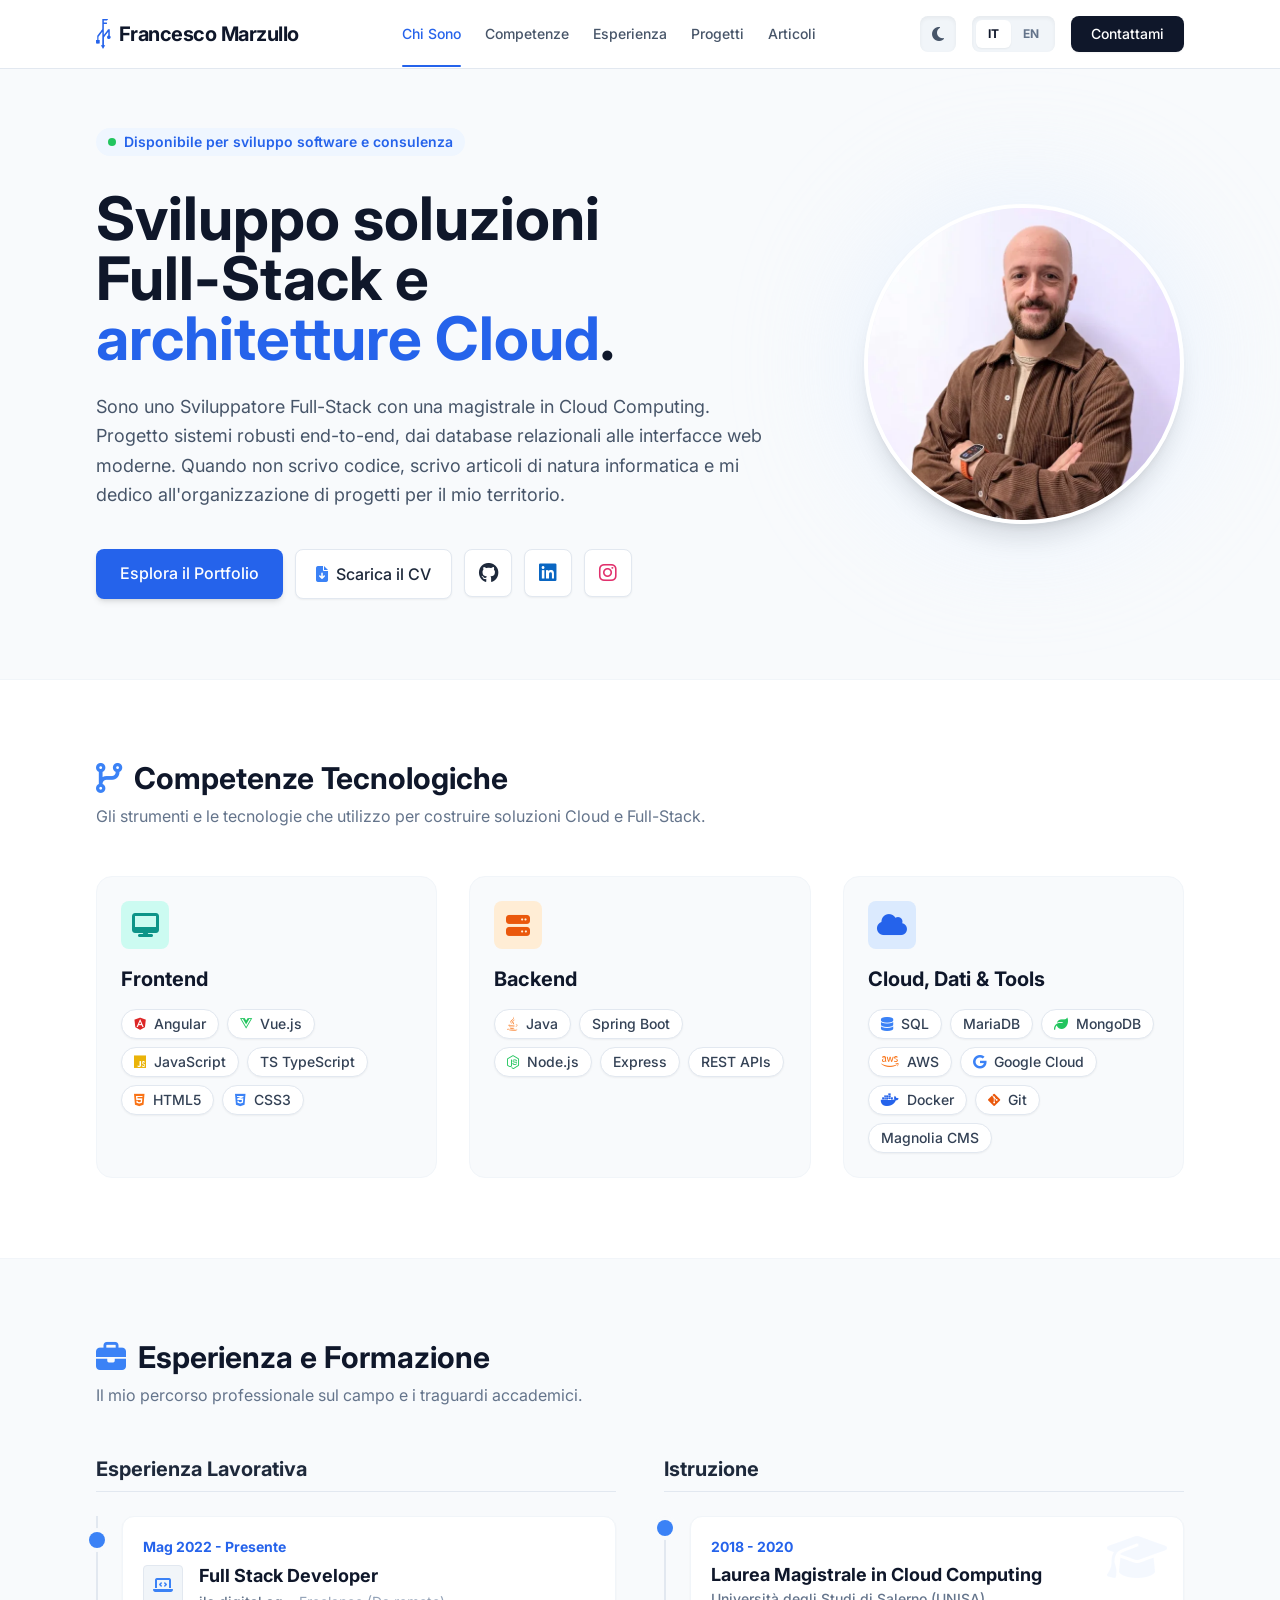
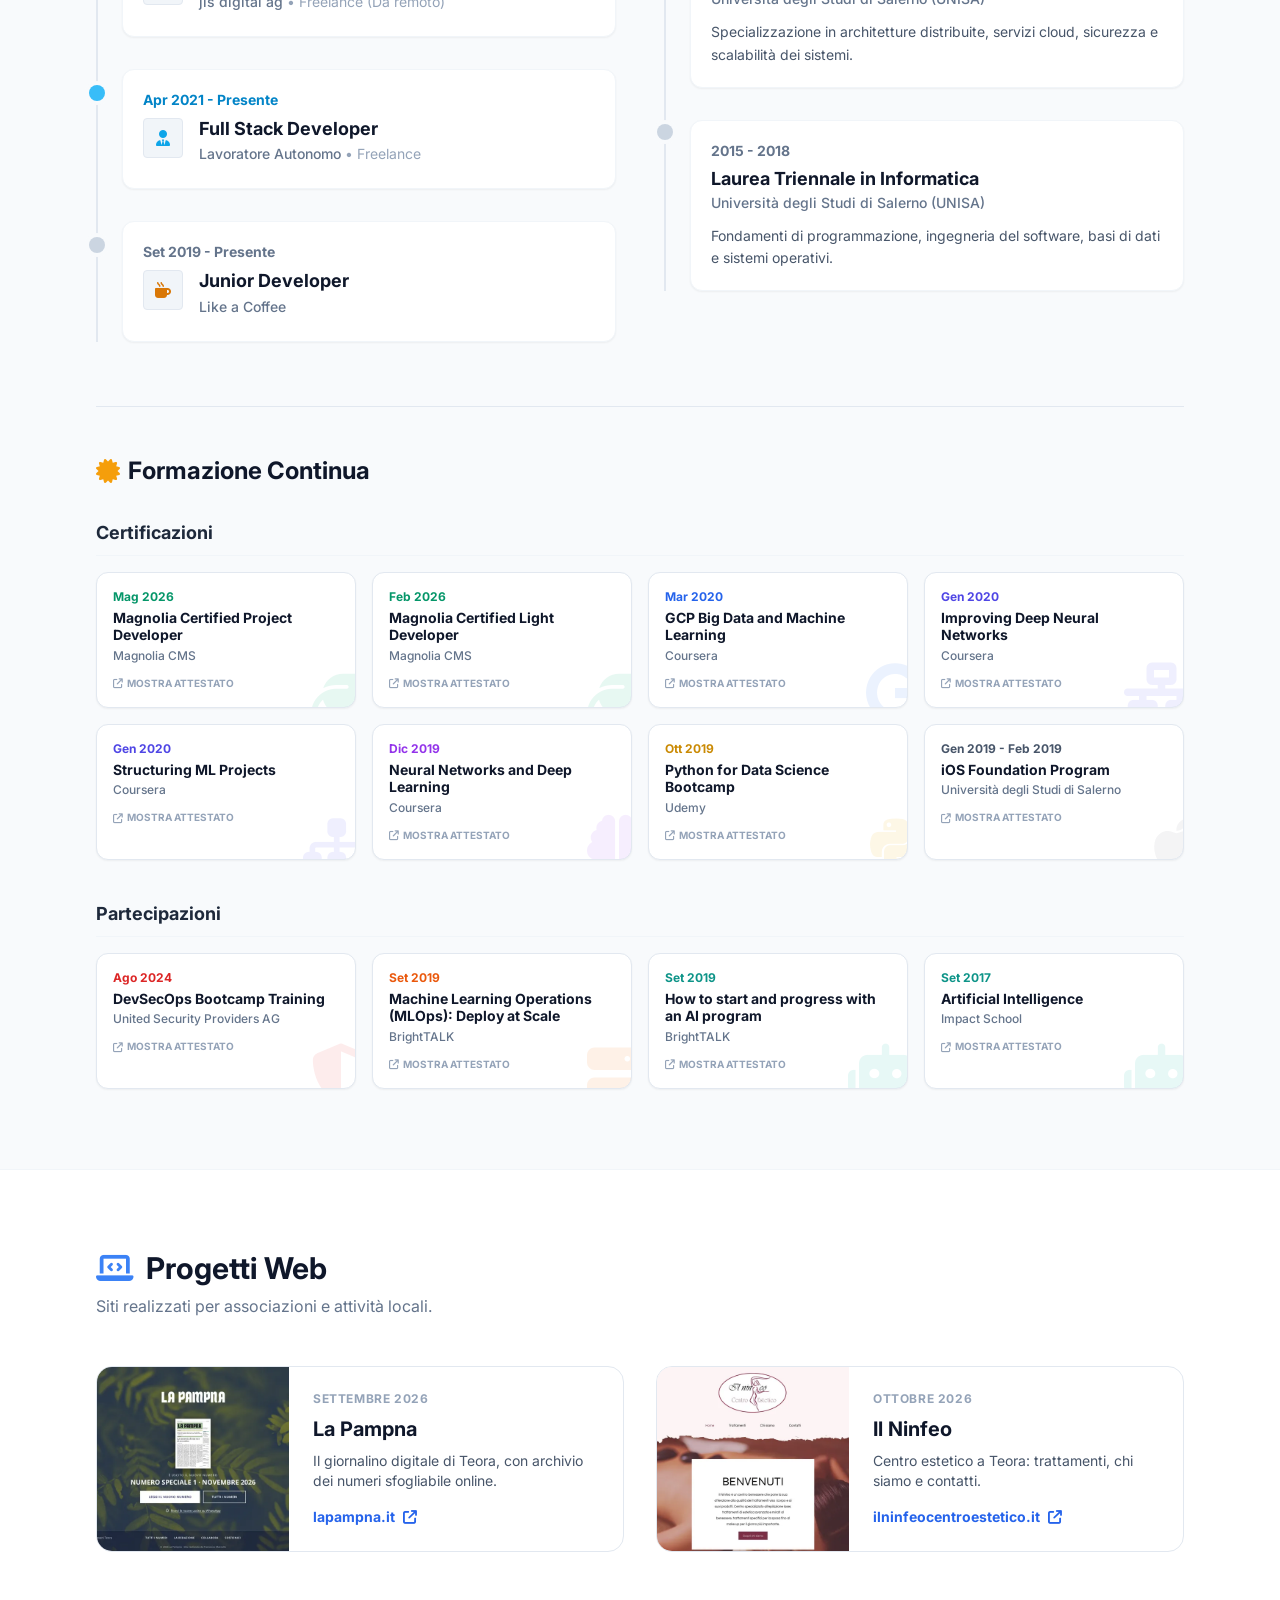
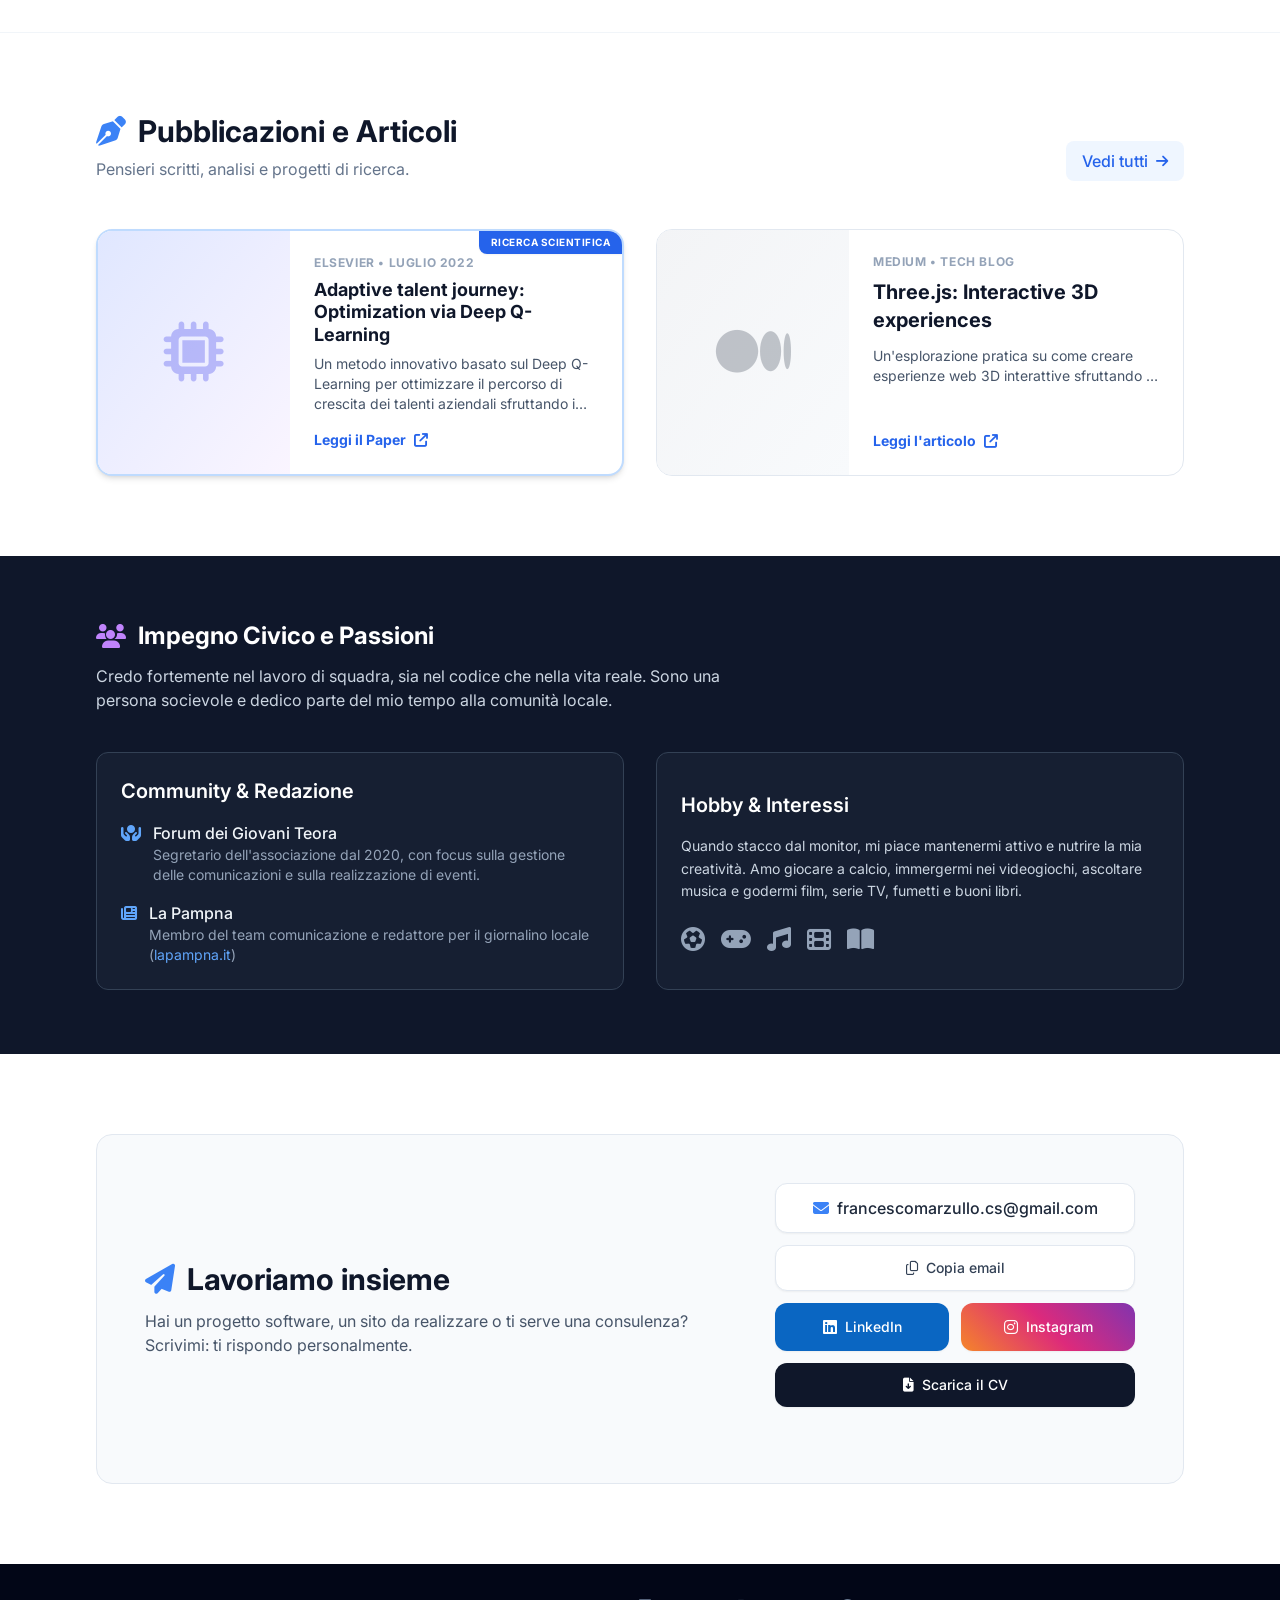
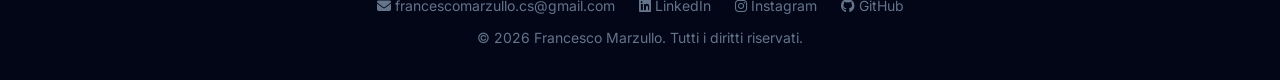
==== index.html @ e0cfc5bc "Link a Instagram, pulsante CV compatto ed etichette più brevi in Formazione continua - Link al profi" ====
<!DOCTYPE html>
<html lang="it" class="scroll-smooth">
<head>
    <meta charset="UTF-8">
    <meta name="viewport" content="width=device-width, initial-scale=1.0">
    <title>Francesco Marzullo | Sviluppatore Full-Stack e Cloud</title>
    <meta name="description" content="Francesco Marzullo, sviluppatore Full-Stack con una magistrale in Cloud Computing. Sviluppo software, siti web e consulenza per aziende, associazioni e attività locali.">
    <link rel="canonical" href="https://francescomarzullo.it/">
    <!-- Anteprima per social e app di messaggistica -->
    <meta property="og:type" content="website">
    <meta property="og:locale" content="it_IT">
    <meta property="og:locale:alternate" content="en_US">
    <meta property="og:site_name" content="Francesco Marzullo">
    <meta property="og:title" content="Francesco Marzullo | Sviluppatore Full-Stack e Cloud">
    <meta property="og:description" content="Francesco Marzullo, sviluppatore Full-Stack con una magistrale in Cloud Computing. Sviluppo software, siti web e consulenza per aziende, associazioni e attività locali.">
    <meta property="og:url" content="https://francescomarzullo.it/">
    <meta property="og:image" content="https://francescomarzullo.it/assets/images/francesco-marzullo-social.jpg">
    <meta property="og:image:alt" content="Francesco Marzullo, Full-Stack Developer e Cloud: sviluppo software e consulenza">
    <meta property="og:image:width" content="1200">
    <meta property="og:image:height" content="630">
    <meta name="twitter:card" content="summary_large_image">
    <!-- Aggiunta Favicon -->
    <link rel="icon" href="./assets/images/favicon.svg" type="image/svg+xml">
    <link rel="icon" href="./assets/images/favicon-32.png" type="image/png" sizes="32x32">
    <link rel="apple-touch-icon" href="./assets/images/apple-touch-icon.png">
    <link rel="stylesheet" href="https://cdnjs.cloudflare.com/ajax/libs/font-awesome/6.5.1/css/all.min.css">
    <!-- Tema: chiaro di default, scuro solo se scelto con l'interruttore (applicato prima del disegno per evitare lampi) -->
    <script>
        (function () {
            var saved = null;
            try { saved = localStorage.getItem('colorTheme'); } catch (e) {}
            if (saved === 'dark') document.documentElement.classList.add('dark');
        })();
    </script>
    <link rel="preconnect" href="https://fonts.googleapis.com">
    <link rel="preconnect" href="https://fonts.gstatic.com" crossorigin>
    <link href="https://fonts.googleapis.com/css2?family=Inter:wght@300;400;500;600;700&display=swap" rel="stylesheet">
    <link rel="stylesheet" href="./assets/css/style.css?v=8">

</head>
<body class="text-slate-800 antialiased bg-slate-50 dark:bg-slate-950 dark:text-slate-100">

    <!-- Navbar Fissa -->
    <nav class="fixed w-full bg-white/90 backdrop-blur-md z-50 border-b border-slate-200 top-0 dark:bg-slate-950/90 dark:border-slate-800">
        <div class="max-w-6xl mx-auto px-4 sm:px-8 py-4 flex justify-between items-center">
            <a href="#" class="text-xl font-bold tracking-tight text-slate-900 hover:text-primary-600 transition-colors dark:text-white dark:hover:text-primary-400">
                <svg class="text-primary-600 mr-2 dark:text-primary-400" style="display:inline-block;height:1.5em;width:auto;vertical-align:-0.38em" viewBox="863 158 1397 2846" fill="currentColor" aria-hidden="true" focusable="false"><path d="M1533.5,2997.0C1534.9,2994.8 1536.0,2992.9 1536.0,2992.6C1536.0,2992.4 1538.8,2987.4 1542.3,2981.4C1556.5,2956.9 1577.9,2920.2 1580.7,2915.5C1582.3,2912.8 1583.9,2909.8 1584.3,2909.0C1584.7,2908.2 1585.4,2906.8 1585.9,2906.0C1586.5,2905.2 1592.8,2894.2 1600.1,2881.5C1607.4,2868.8 1616.8,2852.7 1621.0,2845.5C1625.2,2838.3 1631.3,2827.8 1634.5,2822.0C1637.7,2816.2 1642.9,2807.2 1646.0,2802.0C1649.1,2796.8 1653.3,2789.5 1655.3,2785.9C1657.2,2782.3 1662.6,2773.0 1667.1,2765.4C1671.6,2757.8 1676.7,2749.0 1678.4,2745.8C1682.0,2739.3 1689.7,2726.1 1695.0,2717.5C1697.0,2714.2 1700.6,2707.9 1703.0,2703.5C1708.1,2693.9 1723.4,2667.6 1726.2,2663.7C1727.2,2662.2 1728.0,2659.9 1727.8,2658.7L1727.5,2656.5L1674.4,2656.2C1631.2,2656.0 1621.0,2655.7 1620.1,2654.6C1619.3,2653.6 1619.1,2553.0 1619.2,2275.4L1619.5,1897.4L1632.7,1880.0C1639.9,1870.4 1649.5,1857.8 1654.0,1852.0C1664.8,1838.0 1668.0,1833.9 1680.2,1817.9C1697.2,1795.6 1705.1,1785.2 1712.0,1776.4C1715.6,1771.8 1720.8,1765.0 1723.5,1761.3C1726.2,1757.5 1731.7,1750.5 1735.6,1745.5C1739.4,1740.5 1746.9,1730.9 1752.1,1724.1C1757.3,1717.3 1763.1,1709.6 1765.1,1707.1C1767.0,1704.6 1771.5,1698.7 1775.1,1694.0C1778.7,1689.3 1784.5,1681.7 1788.1,1677.1C1791.6,1672.5 1797.7,1664.6 1801.5,1659.5C1815.2,1641.5 1824.5,1629.3 1836.0,1614.5C1842.3,1606.2 1848.2,1598.5 1849.0,1597.4C1849.8,1596.2 1853.4,1591.5 1857.0,1587.0C1860.6,1582.4 1866.7,1574.5 1870.5,1569.4C1876.5,1561.4 1883.0,1552.9 1906.4,1522.6C1908.6,1519.8 1913.7,1513.0 1917.9,1507.5C1922.0,1502.0 1927.9,1494.3 1931.0,1490.5C1934.1,1486.7 1937.3,1482.4 1938.2,1481.0C1939.2,1479.6 1943.8,1473.5 1948.5,1467.5C1953.2,1461.5 1963.5,1448.0 1971.5,1437.5C1979.4,1427.0 1989.8,1413.5 1994.5,1407.5C1999.2,1401.5 2006.9,1391.4 2011.6,1385.1C2021.6,1371.9 2023.4,1370.0 2025.6,1370.0C2027.0,1370.0 2027.1,1374.8 2026.6,1417.8C2026.3,1444.0 2025.8,1522.4 2025.5,1592.0C2025.2,1661.6 2024.8,1719.4 2024.5,1720.6C2024.2,1721.9 2022.0,1723.5 2017.8,1725.4C1965.6,1748.5 1930.5,1787.5 1915.6,1839.0C1910.8,1855.8 1910.5,1858.6 1910.5,1885.5C1910.5,1908.3 1910.8,1912.7 1912.7,1921.0C1917.4,1942.2 1923.1,1956.8 1933.3,1974.0C1949.9,2001.9 1970.6,2021.9 1999.5,2038.2C2021.2,2050.4 2043.9,2057.2 2069.5,2059.0C2082.5,2059.9 2103.9,2059.0 2113.0,2057.1C2115.5,2056.6 2120.0,2055.7 2123.0,2055.1C2131.9,2053.3 2145.8,2048.2 2158.0,2042.3C2176.2,2033.5 2188.4,2025.0 2202.7,2011.4C2217.1,1997.5 2224.0,1988.5 2234.7,1970.0C2251.3,1941.2 2259.0,1903.3 2255.4,1868.7C2254.1,1856.2 2252.5,1848.8 2247.5,1831.0C2244.3,1819.8 2236.9,1805.0 2226.5,1789.0C2216.6,1773.8 2191.9,1749.4 2178.5,1741.6C2176.8,1740.6 2174.7,1738.8 2173.7,1737.5C2172.1,1735.2 2172.0,1719.2 2171.7,1432.1L2171.5,1129.1L2169.4,1126.3C2165.3,1120.7 2166.8,1120.9 2102.7,1121.0C2037.6,1121.1 2037.4,1121.1 2027.3,1127.2C2020.1,1131.6 2013.9,1137.7 2006.0,1148.4C2002.4,1153.2 1997.4,1159.9 1994.7,1163.3C1958.3,1210.5 1945.0,1227.7 1936.1,1239.4C1930.3,1247.1 1922.6,1257.2 1919.0,1261.8C1915.4,1266.5 1911.4,1271.8 1910.0,1273.6C1908.6,1275.4 1902.5,1283.3 1896.5,1291.1C1890.5,1299.0 1880.1,1312.5 1873.5,1321.1C1866.9,1329.8 1854.3,1346.2 1845.4,1357.7C1829.4,1378.5 1817.7,1393.7 1803.3,1412.5C1799.1,1418.0 1793.6,1425.2 1791.0,1428.5C1788.5,1431.8 1780.3,1442.3 1772.9,1451.9C1765.5,1461.5 1756.1,1473.7 1752.0,1479.1C1747.9,1484.5 1740.5,1494.2 1735.5,1500.6C1730.5,1507.0 1725.4,1513.8 1724.0,1515.6C1721.5,1519.0 1703.9,1542.0 1695.0,1553.5C1667.2,1589.5 1658.5,1600.8 1654.5,1606.4C1653.4,1607.9 1651.6,1610.2 1650.5,1611.5C1649.4,1612.7 1645.3,1617.9 1641.5,1623.0C1637.7,1628.1 1630.5,1637.4 1625.5,1643.8C1620.5,1650.1 1615.0,1657.2 1613.2,1659.6C1609.6,1664.5 1608.3,1665.0 1607.5,1661.8C1607.2,1660.5 1607.2,1547.7 1607.4,1411.0C1608.1,1047.2 1608.0,977.6 1606.9,797.7C1605.9,643.0 1605.9,634.8 1607.6,632.9C1609.3,631.0 1612.0,631.0 1750.9,631.0C1862.2,631.0 1893.0,630.7 1895.0,629.7C1896.3,629.0 1898.5,626.9 1899.7,625.1L1902.0,621.7L1902.0,561.6C1902.0,528.5 1901.5,499.7 1901.0,497.6C1900.5,495.4 1898.9,492.4 1897.3,490.8L1894.4,488.0L1751.9,487.7C1632.8,487.5 1609.0,487.3 1607.7,486.1C1606.1,484.9 1606.0,477.4 1606.0,397.3C1606.0,338.9 1606.3,309.2 1607.0,307.9C1608.1,306.0 1610.7,306.0 1747.8,306.0C1831.6,306.0 1889.8,305.6 1893.3,305.0C1906.4,302.9 1915.6,296.5 1927.1,281.4C1931.2,276.1 1937.4,268.0 1941.0,263.4C1944.6,258.8 1950.3,251.4 1953.7,246.8C1960.4,237.8 1967.1,228.9 1988.0,201.6C2008.7,174.5 2008.3,175.1 2007.7,170.6C2006.9,165.1 2005.1,163.7 1997.3,162.9C1987.4,161.8 1477.3,161.9 1472.5,163.0C1469.8,163.6 1467.4,165.1 1465.3,167.6L1462.0,171.3L1461.6,436.9C1460.8,862.6 1460.1,1120.2 1459.6,1124.4C1459.2,1127.5 1457.9,1129.5 1453.2,1134.4C1449.9,1137.8 1442.8,1146.3 1437.4,1153.5C1424.7,1170.4 1412.8,1185.9 1398.5,1204.5C1382.5,1225.3 1362.8,1251.2 1351.6,1266.0C1346.4,1272.9 1341.2,1279.6 1340.0,1281.0C1338.8,1282.4 1335.1,1287.2 1331.7,1291.7C1328.3,1296.2 1321.9,1304.5 1317.5,1310.2C1313.1,1315.8 1303.8,1327.9 1296.9,1337.0C1290.0,1346.1 1280.9,1358.0 1276.7,1363.5C1272.4,1369.0 1261.7,1383.1 1252.7,1394.9C1243.8,1406.6 1231.5,1422.6 1225.5,1430.4C1219.5,1438.2 1211.8,1448.1 1208.5,1452.5C1205.2,1456.9 1199.2,1464.8 1195.0,1470.0C1190.9,1475.2 1185.2,1482.6 1182.5,1486.3C1179.7,1490.1 1176.3,1494.6 1174.9,1496.3C1173.5,1498.1 1168.7,1504.2 1164.3,1510.0C1150.7,1527.9 1139.8,1542.2 1133.8,1550.0C1130.6,1554.1 1122.3,1565.0 1115.3,1574.2C1108.2,1583.4 1089.7,1607.5 1074.0,1627.9C1058.3,1648.3 1044.1,1667.0 1042.4,1669.3C1040.8,1671.7 1036.0,1677.6 1031.9,1682.5C1023.2,1692.8 1016.7,1701.1 1013.5,1706.0C1012.3,1707.9 1008.9,1712.4 1006.1,1716.0C998.6,1725.3 993.8,1736.2 990.2,1752.0C982.6,1785.6 982.7,1780.2 982.9,1974.3C983.1,2103.2 982.8,2144.5 981.9,2145.6C980.9,2146.8 971.9,2147.0 925.5,2147.0C895.0,2147.0 869.5,2147.3 868.6,2147.6C867.1,2148.2 867.0,2164.3 867.0,2320.1L867.0,2491.9L869.2,2493.4C871.2,2494.8 889.9,2495.0 1041.1,2495.0C1194.1,2495.0 1211.0,2494.8 1212.4,2493.4C1213.8,2492.0 1214.0,2474.9 1214.2,2322.2C1214.2,2228.9 1214.2,2151.6 1214.1,2150.5C1214.0,2149.5 1213.4,2148.2 1212.7,2147.8C1212.1,2147.4 1186.4,2147.0 1155.8,2147.0C1101.2,2147.0 1100.0,2147.0 1099.0,2145.0C1098.3,2143.6 1098.0,2099.0 1098.3,1997.3C1098.7,1847.2 1098.7,1846.8 1102.6,1836.7C1103.9,1833.2 1113.7,1819.6 1124.0,1807.0C1126.0,1804.5 1132.0,1796.8 1137.2,1789.9C1142.4,1783.0 1147.4,1776.5 1148.3,1775.4C1149.2,1774.4 1155.9,1765.6 1163.2,1756.0C1170.6,1746.4 1183.7,1729.3 1192.3,1718.0C1201.0,1706.7 1211.1,1693.5 1214.8,1688.7C1223.3,1677.5 1225.9,1674.2 1237.3,1659.5C1242.4,1652.9 1250.8,1641.9 1256.0,1635.1C1261.2,1628.3 1267.3,1620.4 1269.5,1617.6C1271.7,1614.7 1276.9,1607.9 1281.1,1602.5C1285.2,1597.0 1294.7,1584.7 1302.1,1575.1C1309.5,1565.6 1317.8,1554.8 1320.5,1551.1C1323.2,1547.4 1335.2,1531.9 1347.0,1516.6C1358.8,1501.4 1370.1,1486.7 1372.0,1484.2C1373.9,1481.6 1382.2,1470.7 1390.5,1460.1C1398.8,1449.4 1407.9,1437.5 1410.9,1433.6C1413.9,1429.7 1418.2,1424.2 1420.4,1421.3C1422.7,1418.4 1429.7,1409.3 1436.0,1400.9C1455.6,1375.1 1459.4,1370.5 1461.5,1370.5C1463.5,1370.5 1463.5,1372.3 1463.5,1597.0C1463.5,1836.0 1461.3,2158.1 1458.0,2389.5C1457.5,2423.6 1456.8,2496.7 1456.4,2552.0C1456.0,2607.9 1455.3,2653.3 1454.8,2654.2C1454.0,2655.9 1450.4,2656.0 1401.7,2656.1C1373.0,2656.2 1345.7,2656.5 1341.0,2656.8C1333.1,2657.5 1332.5,2657.7 1332.2,2659.8C1332.0,2661.1 1332.3,2662.6 1332.8,2663.3C1333.4,2664.0 1334.7,2666.1 1335.7,2668.0C1340.5,2676.5 1361.8,2713.5 1367.6,2723.3C1371.1,2729.2 1374.0,2734.3 1374.0,2734.6C1374.0,2734.9 1376.6,2739.5 1379.8,2744.9C1387.4,2757.4 1392.0,2765.1 1394.8,2770.3C1396.1,2772.6 1403.1,2784.8 1410.4,2797.5C1417.8,2810.2 1429.0,2829.7 1435.5,2841.0C1450.2,2866.6 1458.2,2880.5 1474.8,2909.0C1481.9,2921.4 1494.0,2942.4 1501.5,2955.5C1518.9,2985.8 1526.0,2998.2 1527.3,2999.8C1529.0,3002.0 1530.9,3001.1 1533.5,2997.0Z"/></svg>Francesco Marzullo
            </a>
            <!-- Menu Desktop -->
            <div class="nav-desktop hidden md:flex gap-6 text-sm font-medium text-slate-600 dark:text-slate-300">
                <a href="#about" class="nav-link lang-text hover:text-primary-600 transition-colors dark:hover:text-primary-400" data-it="Chi Sono" data-en="About Me">Chi Sono</a>
                <a href="#skills" class="nav-link lang-text hover:text-primary-600 transition-colors dark:hover:text-primary-400" data-it="Competenze" data-en="Skills">Competenze</a>
                <a href="#experience" class="nav-link lang-text hover:text-primary-600 transition-colors dark:hover:text-primary-400" data-it="Esperienza" data-en="Experience">Esperienza</a>
                <a href="#projects" class="nav-link lang-text hover:text-primary-600 transition-colors dark:hover:text-primary-400" data-it="Progetti" data-en="Projects">Progetti</a>
                <a href="#blog" class="nav-link lang-text hover:text-primary-600 transition-colors dark:hover:text-primary-400" data-it="Articoli" data-en="Articles">Articoli</a>
            </div>

            <div class="hidden md:flex items-center gap-4">
                <!-- Tema chiaro / scuro -->
                <button type="button" class="theme-toggle w-9 h-9 shrink-0 rounded-lg bg-slate-100 dark:bg-slate-800 text-slate-600 dark:text-amber-400 hover:text-slate-900 dark:hover:text-white flex items-center justify-center shadow-inner transition-colors" aria-label="Attiva tema scuro" aria-pressed="false">
                    <i class="fa-solid fa-moon dark:hidden" aria-hidden="true"></i><i class="fa-solid fa-sun hidden dark:inline-block" aria-hidden="true"></i>
                </button>
                <!-- Language Switcher -->
                <div class="flex items-center bg-slate-100 rounded-lg p-1 text-xs font-bold text-slate-500 cursor-pointer shadow-inner dark:bg-slate-800 dark:text-slate-400">
                    <button id="lang-it" class="px-3 py-1.5 rounded-md bg-white text-slate-900 shadow-sm transition-all dark:bg-slate-900 dark:text-white" onclick="setLanguage('it')">IT</button>
                    <button id="lang-en" class="px-3 py-1.5 rounded-md hover:text-slate-900 transition-all dark:hover:text-white" onclick="setLanguage('en')">EN</button>
                </div>

                <a href="#contact" class="lang-text px-5 py-2 bg-slate-900 text-white rounded-lg text-sm font-medium hover:bg-slate-800 transition-colors shadow-sm dark:bg-white dark:text-slate-900 dark:hover:bg-slate-200" data-it="Contattami" data-en="Contact Me">
                    Contattami
                </a>
            </div>

        <!-- Bottone Mobile -->
            <button id="mobileMenuBtn" type="button" class="md:hidden text-slate-600 text-2xl dark:text-slate-300" aria-label="Apri menu" data-label-it="Apri menu" data-label-en="Open menu" aria-controls="mobileMenu" aria-expanded="false">
                <i class="fa-solid fa-bars"></i>
            </button>
        </div>

        <!-- Menu Mobile (Inizialmente nascosto) -->
        <div id="mobileMenu" class="md:hidden hidden bg-white border-t border-slate-200 shadow-lg absolute w-full left-0 top-full dark:bg-slate-900 dark:border-slate-800">
            <div class="flex flex-col px-4 py-4 space-y-4 text-center">
                <a href="#about" class="nav-link lang-text font-medium text-slate-600 hover:text-primary-600 transition-colors py-2 dark:text-slate-300 dark:hover:text-primary-400" data-it="Chi Sono" data-en="About Me" onclick="toggleMobileMenu()">Chi Sono</a>
                <a href="#skills" class="nav-link lang-text font-medium text-slate-600 hover:text-primary-600 transition-colors py-2 border-t border-slate-100 dark:text-slate-300 dark:hover:text-primary-400 dark:border-slate-800" data-it="Competenze" data-en="Skills" onclick="toggleMobileMenu()">Competenze</a>
                <a href="#experience" class="nav-link lang-text font-medium text-slate-600 hover:text-primary-600 transition-colors py-2 border-t border-slate-100 dark:text-slate-300 dark:hover:text-primary-400 dark:border-slate-800" data-it="Esperienza" data-en="Experience" onclick="toggleMobileMenu()">Esperienza</a>
                <a href="#projects" class="nav-link lang-text font-medium text-slate-600 hover:text-primary-600 transition-colors py-2 border-t border-slate-100 dark:text-slate-300 dark:hover:text-primary-400 dark:border-slate-800" data-it="Progetti" data-en="Projects" onclick="toggleMobileMenu()">Progetti</a>
                <a href="#blog" class="nav-link lang-text font-medium text-slate-600 hover:text-primary-600 transition-colors py-2 border-t border-slate-100 dark:text-slate-300 dark:hover:text-primary-400 dark:border-slate-800" data-it="Articoli" data-en="Articles" onclick="toggleMobileMenu()">Articoli</a>

                <div class="flex justify-center items-center gap-4 pt-4 border-t border-slate-100 dark:border-slate-800">
                    <!-- Tema chiaro / scuro -->
                    <button type="button" class="theme-toggle w-9 h-9 shrink-0 rounded-lg bg-slate-100 dark:bg-slate-800 text-slate-600 dark:text-amber-400 hover:text-slate-900 dark:hover:text-white flex items-center justify-center shadow-inner transition-colors" aria-label="Attiva tema scuro" aria-pressed="false">
                        <i class="fa-solid fa-moon dark:hidden" aria-hidden="true"></i><i class="fa-solid fa-sun hidden dark:inline-block" aria-hidden="true"></i>
                    </button>
                    <!-- Language Switcher Mobile -->
                    <div class="flex items-center bg-slate-100 rounded-lg p-1 text-xs font-bold text-slate-500 cursor-pointer shadow-inner dark:bg-slate-800 dark:text-slate-400">
                        <button id="lang-it-mobile" class="px-3 py-1.5 rounded-md bg-white text-slate-900 shadow-sm transition-all focus:outline-none dark:bg-slate-900 dark:text-white" onclick="setLanguage('it'); toggleMobileMenu()">IT</button>
                        <button id="lang-en-mobile" class="px-3 py-1.5 rounded-md hover:text-slate-900 transition-all focus:outline-none dark:hover:text-white" onclick="setLanguage('en'); toggleMobileMenu()">EN</button>
                    </div>
                </div>

                <a href="#contact" class="lang-text block mt-4 px-5 py-3 bg-slate-900 text-white rounded-lg text-sm font-medium hover:bg-slate-800 transition-colors shadow-sm w-full dark:bg-white dark:text-slate-900 dark:hover:bg-slate-200" data-it="Contattami" data-en="Contact Me" onclick="toggleMobileMenu()">
                    Contattami
                </a>
            </div>
        </div>
    </nav>

    <!-- HERO SECTION -->
    <section id="about" class="pt-24 md:pt-32 pb-20 px-4 sm:px-8 max-w-6xl mx-auto flex flex-col md:flex-row items-start md:items-center gap-6 md:gap-12">
        <div class="flex-1 min-w-0 space-y-6">
            <div class="inline-flex items-center gap-2 px-3 py-1 rounded-full bg-primary-50 text-primary-600 text-sm font-semibold mb-2 dark:bg-primary-900/40 dark:text-primary-400">
                <span class="w-2 h-2 rounded-full bg-green-500 animate-pulse"></span>
                <span class="lang-text" data-it="Disponibile per sviluppo software e consulenza" data-en="Available for software development and consulting">Disponibile per sviluppo software e consulenza</span>
            </div>
            <h1 class="text-[2rem] min-[360px]:text-4xl md:text-5xl lg:text-6xl font-bold leading-tight text-slate-900 dark:text-white">
                <span class="lang-text block" style="max-width: 600px;" data-it="Sviluppo soluzioni <span class='whitespace-nowrap'>Full-Stack</span> e " data-en="I develop <span class='whitespace-nowrap'>Full-Stack</span> solutions and ">Sviluppo soluzioni <span class="whitespace-nowrap">Full-Stack</span> e </span><span class="text-primary-600 lang-text dark:text-primary-400" data-it="architetture Cloud" data-en="Cloud architectures">architetture Cloud</span>.
            </h1>
            <p class="lang-text text-lg text-slate-600 leading-relaxed max-w-2xl dark:text-slate-300" data-it="Sono uno Sviluppatore Full-Stack con una magistrale in Cloud Computing. Progetto sistemi robusti end-to-end, dai database relazionali alle interfacce web moderne. Quando non scrivo codice, scrivo articoli di natura informatica e mi dedico all'organizzazione di progetti per il mio territorio." data-en="I am a Full-Stack Developer with a master's degree in Cloud Computing. I design robust end-to-end systems, from relational databases to modern web interfaces. When I'm not writing code, I write tech articles and develop projects for my local area.">
                Sono uno Sviluppatore Full-Stack con una magistrale in Cloud Computing. Progetto sistemi robusti end-to-end, dai database relazionali alle interfacce web moderne. Quando non scrivo codice, scrivo articoli di natura informatica e mi dedico all'organizzazione di progetti per il mio territorio.
            </p>
            <!-- Azioni: portfolio, CV, profili -->
            <div class="flex flex-col sm:flex-row sm:flex-wrap gap-3 pt-4">
                <a href="#skills" class="lang-text text-center px-6 py-3 bg-primary-600 text-white rounded-lg font-medium hover:bg-primary-700 transition-colors shadow-md" data-it="Esplora il Portfolio" data-en="Explore Portfolio">Esplora il Portfolio</a>
                <div class="flex gap-3">
                    <a href="./assets/cv/CV-Francesco-Marzullo-IT.pdf" data-href-it="./assets/cv/CV-Francesco-Marzullo-IT.pdf" data-href-en="./assets/cv/CV-Francesco-Marzullo-EN.pdf" download class="cv-btn flex-1 sm:flex-none inline-flex items-center justify-center gap-2 px-5 py-3 bg-white border border-slate-200 text-slate-800 rounded-lg font-medium shadow-sm hover:border-primary-200 hover:text-primary-600 transition-colors dark:bg-slate-900 dark:border-slate-700 dark:text-slate-100 dark:hover:border-primary-700 dark:hover:text-primary-400">
                        <i class="fa-solid fa-file-arrow-down text-primary-500" aria-hidden="true"></i><span class="lang-text cv-full" data-it="Scarica il CV" data-en="Download CV">Scarica il CV</span><span class="cv-short">CV</span>
                    </a>
                    <a href="https://github.com/FrancescoMarz10" target="_blank" rel="noopener" aria-label="GitHub" title="GitHub" class="w-12 h-12 shrink-0 rounded-lg border border-slate-200 bg-white flex items-center justify-center shadow-sm hover:border-slate-300 hover:bg-slate-50 transition-colors dark:bg-slate-900 dark:border-slate-700 dark:hover:bg-slate-800 text-slate-800 dark:text-slate-100"><i class="fa-brands fa-github text-xl" aria-hidden="true"></i></a>
                    <a href="https://www.linkedin.com/in/francesco-marzullo" target="_blank" rel="noopener" aria-label="LinkedIn" title="LinkedIn" class="w-12 h-12 shrink-0 rounded-lg border border-slate-200 bg-white flex items-center justify-center shadow-sm hover:border-slate-300 hover:bg-slate-50 transition-colors dark:bg-slate-900 dark:border-slate-700 dark:hover:bg-slate-800"><i class="fa-brands fa-linkedin text-xl text-[#0a66c2] dark:text-[#70b5f9]" aria-hidden="true"></i></a>
                    <a href="https://www.instagram.com/marzullofrancesco/" target="_blank" rel="noopener" aria-label="Instagram" title="Instagram" class="w-12 h-12 shrink-0 rounded-lg border border-slate-200 bg-white flex items-center justify-center shadow-sm hover:border-slate-300 hover:bg-slate-50 transition-colors dark:bg-slate-900 dark:border-slate-700 dark:hover:bg-slate-800"><i class="fa-brands fa-instagram text-xl" style="color:#e1306c" aria-hidden="true"></i></a>
                </div>
            </div>
        </div>
        <!-- Immagine Profilo / Avatar -->
        <div class="order-first md:order-none w-28 h-28 md:w-80 md:h-80 shrink-0 relative">
            <div class="absolute inset-0 bg-primary-100 rounded-full blur-3xl opacity-60 dark:bg-primary-900/50"></div>
            <img src="./assets/images/francesco-marzullo-profilo.webp" alt="Francesco Marzullo" width="640" height="640" fetchpriority="high" class="relative z-10 w-full h-full object-cover rounded-full border-[3px] md:border-4 border-white shadow-xl dark:border-slate-800">
        </div>
    </section>

    <!-- SEZIONE COMPETENZE -->
    <section id="skills" class="py-20 bg-white border-y border-slate-100 dark:bg-slate-950 dark:border-slate-800">
        <div class="max-w-6xl mx-auto px-4 sm:px-8">
            <div class="mb-12">
                <h2 class="text-3xl font-bold text-slate-900 flex items-center gap-3 dark:text-white">
                    <i class="fa-solid fa-code-branch text-primary-500"></i> <span class="lang-text" data-it="Competenze Tecnologiche" data-en="Tech Stack">Competenze Tecnologiche</span>
                </h2>
                <p class="lang-text text-slate-500 mt-2 dark:text-slate-400" data-it="Gli strumenti e le tecnologie che utilizzo per costruire soluzioni Cloud e Full-Stack." data-en="The tools and technologies I use to build Cloud and Full-Stack solutions.">Gli strumenti e le tecnologie che utilizzo per costruire soluzioni Cloud e Full-Stack.</p>
            </div>

            <div class="grid grid-cols-1 md:grid-cols-3 gap-8">
                <!-- Categoria 1: Frontend -->
                <div class="p-6 rounded-2xl bg-slate-50 border border-slate-100 dark:bg-slate-900 dark:border-slate-800">
                    <div class="w-12 h-12 rounded-lg bg-teal-100 text-teal-600 flex items-center justify-center text-2xl mb-4 dark:bg-teal-900/40 dark:text-teal-400">
                        <i class="fa-solid fa-desktop"></i>
                    </div>
                    <h3 class="lang-text text-xl font-bold text-slate-900 mb-4 dark:text-white" data-it="Frontend" data-en="Frontend">Frontend</h3>
                    <div class="flex flex-wrap gap-2">
                        <span class="px-3 py-1 bg-white border border-slate-200 text-slate-700 rounded-full text-sm font-medium shadow-sm dark:bg-slate-900 dark:border-slate-800 dark:text-slate-200"><i class="fa-brands fa-angular text-red-600 mr-1 dark:text-red-400"></i> Angular</span>
                        <span class="px-3 py-1 bg-white border border-slate-200 text-slate-700 rounded-full text-sm font-medium shadow-sm dark:bg-slate-900 dark:border-slate-800 dark:text-slate-200"><i class="fa-brands fa-vuejs text-green-500 mr-1"></i> Vue.js</span>
                        <span class="px-3 py-1 bg-white border border-slate-200 text-slate-700 rounded-full text-sm font-medium shadow-sm dark:bg-slate-900 dark:border-slate-800 dark:text-slate-200"><i class="fa-brands fa-js text-yellow-500 mr-1"></i> JavaScript</span>
                        <span class="px-3 py-1 bg-white border border-slate-200 text-slate-700 rounded-full text-sm font-medium shadow-sm text-blue-600 dark:bg-slate-900 dark:border-slate-800 dark:text-slate-200 dark:text-blue-400">TS TypeScript</span>
                        <span class="px-3 py-1 bg-white border border-slate-200 text-slate-700 rounded-full text-sm font-medium shadow-sm dark:bg-slate-900 dark:border-slate-800 dark:text-slate-200"><i class="fa-brands fa-html5 text-orange-500 mr-1"></i> HTML5</span>
                        <span class="px-3 py-1 bg-white border border-slate-200 text-slate-700 rounded-full text-sm font-medium shadow-sm dark:bg-slate-900 dark:border-slate-800 dark:text-slate-200"><i class="fa-brands fa-css3-alt text-blue-500 mr-1"></i> CSS3</span>
                    </div>
                </div>

                <!-- Categoria 2: Backend -->
                <div class="p-6 rounded-2xl bg-slate-50 border border-slate-100 dark:bg-slate-900 dark:border-slate-800">
                    <div class="w-12 h-12 rounded-lg bg-orange-100 text-orange-600 flex items-center justify-center text-2xl mb-4 dark:bg-orange-900/40 dark:text-orange-400">
                        <i class="fa-solid fa-server"></i>
                    </div>
                    <h3 class="lang-text text-xl font-bold text-slate-900 mb-4 dark:text-white" data-it="Backend" data-en="Backend">Backend</h3>
                    <div class="flex flex-wrap gap-2">
                        <span class="px-3 py-1 bg-white border border-slate-200 text-slate-700 rounded-full text-sm font-medium shadow-sm dark:bg-slate-900 dark:border-slate-800 dark:text-slate-200"><i class="fa-brands fa-java text-orange-500 mr-1"></i> Java</span>
                        <span class="px-3 py-1 bg-white border border-slate-200 text-slate-700 rounded-full text-sm font-medium shadow-sm text-green-600 dark:bg-slate-900 dark:border-slate-800 dark:text-slate-200 dark:text-green-400">Spring Boot</span>
                        <span class="px-3 py-1 bg-white border border-slate-200 text-slate-700 rounded-full text-sm font-medium shadow-sm dark:bg-slate-900 dark:border-slate-800 dark:text-slate-200"><i class="fa-brands fa-node-js text-green-500 mr-1"></i> Node.js</span>
                        <span class="px-3 py-1 bg-white border border-slate-200 text-slate-700 rounded-full text-sm font-medium shadow-sm text-slate-600 dark:bg-slate-900 dark:border-slate-800 dark:text-slate-200 dark:text-slate-300">Express</span>
                        <span class="px-3 py-1 bg-white border border-slate-200 text-slate-700 rounded-full text-sm font-medium shadow-sm text-blue-500 dark:bg-slate-900 dark:border-slate-800 dark:text-slate-200">REST APIs</span>
                    </div>
                </div>

                <!-- Categoria 3: Cloud, Database & Tools -->
                <div class="p-6 rounded-2xl bg-slate-50 border border-slate-100 dark:bg-slate-900 dark:border-slate-800">
                    <div class="w-12 h-12 rounded-lg bg-blue-100 text-blue-600 flex items-center justify-center text-2xl mb-4 dark:bg-blue-900/40 dark:text-blue-400">
                        <i class="fa-solid fa-cloud"></i>
                    </div>
                    <h3 class="lang-text text-xl font-bold text-slate-900 mb-4 dark:text-white" data-it="Cloud, Dati & Tools" data-en="Cloud, Data & Tools">Cloud, Dati & Tools</h3>
                    <div class="flex flex-wrap gap-2">
                        <span class="px-3 py-1 bg-white border border-slate-200 text-slate-700 rounded-full text-sm font-medium shadow-sm dark:bg-slate-900 dark:border-slate-800 dark:text-slate-200"><i class="fa-solid fa-database text-blue-500 mr-1"></i> SQL</span>
                        <span class="px-3 py-1 bg-white border border-slate-200 text-slate-700 rounded-full text-sm font-medium shadow-sm text-slate-600 dark:bg-slate-900 dark:border-slate-800 dark:text-slate-200 dark:text-slate-300">MariaDB</span>
                        <span class="px-3 py-1 bg-white border border-slate-200 text-slate-700 rounded-full text-sm font-medium shadow-sm dark:bg-slate-900 dark:border-slate-800 dark:text-slate-200"><i class="fa-solid fa-leaf text-green-500 mr-1"></i> MongoDB</span>
                        <span class="px-3 py-1 bg-white border border-slate-200 text-slate-700 rounded-full text-sm font-medium shadow-sm dark:bg-slate-900 dark:border-slate-800 dark:text-slate-200"><i class="fa-brands fa-aws text-orange-500 mr-1"></i> AWS</span>
                        <span class="px-3 py-1 bg-white border border-slate-200 text-slate-700 rounded-full text-sm font-medium shadow-sm dark:bg-slate-900 dark:border-slate-800 dark:text-slate-200"><i class="fa-brands fa-google text-blue-500 mr-1"></i> Google Cloud</span>
                        <span class="px-3 py-1 bg-white border border-slate-200 text-slate-700 rounded-full text-sm font-medium shadow-sm dark:bg-slate-900 dark:border-slate-800 dark:text-slate-200"><i class="fa-brands fa-docker text-blue-600 mr-1 dark:text-blue-400"></i> Docker</span>
                        <span class="px-3 py-1 bg-white border border-slate-200 text-slate-700 rounded-full text-sm font-medium shadow-sm dark:bg-slate-900 dark:border-slate-800 dark:text-slate-200"><i class="fa-brands fa-git-alt text-orange-600 mr-1 dark:text-orange-400"></i> Git</span>
                        <span class="px-3 py-1 bg-white border border-slate-200 text-slate-700 rounded-full text-sm font-medium shadow-sm text-purple-600 dark:bg-slate-900 dark:border-slate-800 dark:text-slate-200 dark:text-purple-400">Magnolia CMS</span>
                    </div>
                </div>
            </div>
        </div>
    </section>

    <!-- SEZIONE ESPERIENZA & FORMAZIONE -->
    <section id="experience" class="py-20 bg-slate-50 dark:bg-slate-950">
        <div class="max-w-6xl mx-auto px-4 sm:px-8">
            <div class="mb-12">
                <h2 class="text-3xl font-bold text-slate-900 flex items-center gap-3 dark:text-white">
                    <i class="fa-solid fa-briefcase text-primary-500"></i> <span class="lang-text" data-it="Esperienza e Formazione" data-en="Experience & Education">Esperienza e Formazione</span>
                </h2>
                <p class="lang-text text-slate-500 mt-2 dark:text-slate-400" data-it="Il mio percorso professionale sul campo e i traguardi accademici." data-en="My professional journey in the field and academic achievements.">Il mio percorso professionale sul campo e i traguardi accademici.</p>
            </div>

            <div class="grid grid-cols-1 lg:grid-cols-2 gap-12">
                <!-- Colonna Sinistra: Lavoro -->
                <div>
                    <h3 class="lang-text text-xl font-bold text-slate-800 mb-6 border-b border-slate-200 pb-2 dark:text-slate-100 dark:border-slate-800" data-it="Esperienza Lavorativa" data-en="Work Experience">Esperienza Lavorativa</h3>

                    <div class="relative pl-6 border-l-2 border-slate-200 space-y-8 dark:border-slate-800">

                        <!-- Job 1: jls digital ag -->
                        <div class="relative">
                            <div class="absolute -left-[33px] top-4 w-4 h-4 rounded-full bg-primary-500 ring-4 ring-slate-50 dark:ring-slate-950"></div>
                            <div class="bg-white p-5 rounded-xl border border-slate-100 shadow-sm hover:shadow-md transition-shadow dark:bg-slate-900 dark:border-slate-800">
                                <span class="lang-text text-sm font-bold text-primary-600 mb-2 block dark:text-primary-400" data-it="Mag 2022 - Presente" data-en="May 2022 - Present">Mag 2022 - Presente</span>

                                <!-- Intestazione con Logo -->
                                <div class="flex items-start gap-4 mb-1">
                                    <div class="w-10 h-10 rounded bg-slate-100 flex items-center justify-center shrink-0 border border-slate-200 dark:bg-slate-800 dark:border-slate-800">
                                        <i class="fa-solid fa-laptop-code text-primary-500"></i> <!-- Sostituisci con <img> del logo jls -->
                                    </div>
                                    <div>
                                        <h4 class="text-lg font-bold text-slate-900 leading-tight dark:text-white">Full Stack Developer</h4>
                                        <div class="text-sm text-slate-500 font-medium mt-1 dark:text-slate-400">jls digital ag <span class="lang-text text-slate-400 font-normal" data-it="&bull; Freelance (Da remoto)" data-en="&bull; Freelance (Remote)">&bull; Freelance (Da remoto)</span></div>
                                    </div>
                                </div>
                            </div>
                        </div>

                        <!-- Job 2: Lavoratore Autonomo -->
                        <div class="relative">
                            <div class="absolute -left-[33px] top-4 w-4 h-4 rounded-full bg-sky-400 ring-4 ring-slate-50 dark:ring-slate-950"></div>
                            <div class="bg-white p-5 rounded-xl border border-slate-100 shadow-sm hover:shadow-md transition-shadow dark:bg-slate-900 dark:border-slate-800">
                                <span class="lang-text text-sm font-bold text-sky-600 mb-2 block dark:text-sky-400" data-it="Apr 2021 - Presente" data-en="Apr 2021 - Present">Apr 2021 - Presente</span>

                                <!-- Intestazione con Logo -->
                                <div class="flex items-start gap-4 mb-1">
                                    <div class="w-10 h-10 rounded bg-slate-100 flex items-center justify-center shrink-0 border border-slate-200 dark:bg-slate-800 dark:border-slate-800">
                                        <i class="fa-solid fa-user-tie text-sky-500"></i> <!-- Logo Autonomo -->
                                    </div>
                                    <div>
                                        <h4 class="text-lg font-bold text-slate-900 leading-tight dark:text-white">Full Stack Developer</h4>
                                        <div class="text-sm text-slate-500 font-medium mt-1 dark:text-slate-400"><span class="lang-text" data-it="Lavoratore Autonomo" data-en="Self-employed">Lavoratore Autonomo</span> <span class="text-slate-400 font-normal">&bull; Freelance</span></div>
                                    </div>
                                </div>
                            </div>
                        </div>

                        <!-- Job 3: Like a Coffee -->
                        <div class="relative">
                            <div class="absolute -left-[33px] top-4 w-4 h-4 rounded-full bg-slate-300 ring-4 ring-slate-50 dark:bg-slate-600 dark:ring-slate-950"></div>
                            <div class="bg-white p-5 rounded-xl border border-slate-100 shadow-sm hover:shadow-md transition-shadow dark:bg-slate-900 dark:border-slate-800">
                                <span class="lang-text text-sm font-bold text-slate-500 mb-2 block dark:text-slate-400" data-it="Set 2019 - Presente" data-en="Sep 2019 - Present">Set 2019 - Presente</span>

                                <!-- Intestazione con Logo -->
                                <div class="flex items-start gap-4 mb-1">
                                    <div class="w-10 h-10 rounded bg-slate-100 flex items-center justify-center shrink-0 border border-slate-200 dark:bg-slate-800 dark:border-slate-800">
                                        <i class="fa-solid fa-mug-hot text-amber-600 dark:text-amber-400"></i> <!-- Sostituisci con <img> del logo Like a Coffee -->
                                    </div>
                                    <div>
                                        <h4 class="text-lg font-bold text-slate-900 leading-tight dark:text-white">Junior Developer</h4>
                                        <div class="text-sm text-slate-500 font-medium mt-1 dark:text-slate-400">Like a Coffee</div>
                                    </div>
                                </div>
                            </div>
                        </div>

                    </div>
                </div>

                <!-- Colonna Destra: Formazione & Certificazioni -->
                <div class="space-y-12">

                    <!-- Blocco Formazione -->
                    <div>
                        <h3 class="lang-text text-xl font-bold text-slate-800 mb-6 border-b border-slate-200 pb-2 dark:text-slate-100 dark:border-slate-800" data-it="Istruzione" data-en="Education">Istruzione</h3>

                        <div class="relative pl-6 border-l-2 border-slate-200 space-y-8 dark:border-slate-800">

                            <!-- Magistrale -->
                            <div class="relative">
                                <div class="absolute -left-[33px] top-1 w-4 h-4 rounded-full bg-blue-500 ring-4 ring-slate-50 dark:ring-slate-950"></div>
                                <div class="bg-white p-5 rounded-xl border border-slate-100 shadow-sm relative overflow-hidden dark:bg-slate-900 dark:border-slate-800">
                                    <div class="absolute top-0 right-0 p-4 opacity-5 text-blue-500 text-5xl">
                                        <i class="fa-solid fa-graduation-cap"></i>
                                    </div>
                                    <span class="lang-text text-sm font-bold text-blue-600 mb-1 block dark:text-blue-400" data-it="2018 - 2020" data-en="2018 - 2020">2018 - 2020</span>
                                    <h4 class="lang-text text-lg font-bold text-slate-900 dark:text-white" data-it="Laurea Magistrale in Cloud Computing" data-en="Master's Degree in Cloud Computing">Laurea Magistrale in Cloud Computing</h4>
                                    <div class="lang-text text-sm text-slate-500 mb-3 font-medium dark:text-slate-400" data-it="Università degli Studi di Salerno (UNISA)" data-en="University of Salerno (UNISA)">Università degli Studi di Salerno (UNISA)</div>
                                    <p class="lang-text text-slate-600 text-sm leading-relaxed relative z-10 dark:text-slate-300" data-it="Specializzazione in architetture distribuite, servizi cloud, sicurezza e scalabilità dei sistemi." data-en="Specialization in distributed architectures, cloud services, security, and system scalability.">
                                        Specializzazione in architetture distribuite, servizi cloud, sicurezza e scalabilità dei sistemi.
                                    </p>
                                </div>
                            </div>

                            <!-- Triennale -->
                            <div class="relative">
                                <div class="absolute -left-[33px] top-1 w-4 h-4 rounded-full bg-slate-300 ring-4 ring-slate-50 dark:bg-slate-600 dark:ring-slate-950"></div>
                                <div class="bg-white p-5 rounded-xl border border-slate-100 shadow-sm relative overflow-hidden dark:bg-slate-900 dark:border-slate-800">
                                    <span class="lang-text text-sm font-bold text-slate-500 mb-1 block dark:text-slate-400" data-it="2015 - 2018" data-en="2015 - 2018">2015 - 2018</span>
                                    <h4 class="lang-text text-lg font-bold text-slate-900 dark:text-white" data-it="Laurea Triennale in Informatica" data-en="Bachelor's Degree in Computer Science">Laurea Triennale in Informatica</h4>
                                    <div class="lang-text text-sm text-slate-500 mb-3 font-medium dark:text-slate-400" data-it="Università degli Studi di Salerno (UNISA)" data-en="University of Salerno (UNISA)">Università degli Studi di Salerno (UNISA)</div>
                                    <p class="lang-text text-slate-600 text-sm leading-relaxed relative z-10 dark:text-slate-300" data-it="Fondamenti di programmazione, ingegneria del software, basi di dati e sistemi operativi." data-en="Fundamentals of programming, software engineering, databases, and operating systems.">
                                        Fondamenti di programmazione, ingegneria del software, basi di dati e sistemi operativi.
                                    </p>
                                </div>
                            </div>

                        </div>
                    </div>

                </div> <!-- Chiusura Colonna Destra -->
            </div> <!-- Chiusura Grid a due colonne -->

            <!-- NUOVO BLOCCO CERTIFICAZIONI E CORSI A LARGHEZZA INTERA -->
            <div class="mt-16 border-t border-slate-200 pt-12 dark:border-slate-800">
                <div class="mb-8">
                    <h3 class="text-2xl font-bold text-slate-900 flex items-center gap-2 dark:text-white">
                        <i class="fa-solid fa-certificate text-amber-500"></i>
                        <span class="lang-text" data-it="Formazione Continua" data-en="Continuous Learning">Formazione Continua</span>
                    </h3>
                </div>

                <!-- Schede: Certificazioni / Attestati -->
                <div class="flex sm:inline-flex md:hidden w-full sm:w-auto bg-slate-100 rounded-lg p-1 text-sm font-semibold text-slate-500 shadow-inner mb-6 dark:bg-slate-800 dark:text-slate-400" role="tablist" aria-label="Formazione continua">
                    <button type="button" role="tab" id="tab-cert" aria-controls="panel-cert" aria-selected="true" class="cert-tab flex-1 sm:flex-none px-4 py-2 rounded-md transition-all">
                        <span class="lang-text" data-it="Certificazioni" data-en="Certifications">Certificazioni</span> <span class="text-slate-400 font-medium">8</span>
                    </button>
                    <button type="button" role="tab" id="tab-att" aria-controls="panel-att" aria-selected="false" tabindex="-1" class="cert-tab flex-1 sm:flex-none px-4 py-2 rounded-md transition-all">
                        <span class="lang-text" data-it="Partecipazioni" data-en="Attendance">Partecipazioni</span> <span class="text-slate-400 font-medium">4</span>
                    </button>
                </div>

                <!-- SEZIONE 1: CERTIFICAZIONI UFFICIALI (su smartphone: scheda) -->
                <h4 class="hidden md:block text-lg font-bold text-slate-800 mb-4 border-b border-slate-100 pb-2 lang-text dark:text-slate-100 dark:border-slate-800" data-it="Certificazioni" data-en="Certifications">Certificazioni</h4>
                <div id="panel-cert" role="tabpanel" aria-labelledby="tab-cert" class="cert-panel grid grid-cols-1 sm:grid-cols-2 lg:grid-cols-4 gap-4 md:mb-10">

                    <!-- Certificato 1: Magnolia CMS Project -->
                    <a href="./assets/certifications/magnolia_developer.webp" onclick="openCertModal('Magnolia Certified Project Developer', './assets/certifications/magnolia_developer.webp'); return false;" aria-haspopup="dialog" class="block bg-white p-4 rounded-xl border border-slate-200 shadow-sm hover:border-emerald-400 hover:shadow-md transition-all relative overflow-hidden group cursor-pointer focus:outline-none focus-visible:ring-2 focus-visible:ring-primary-500 dark:bg-slate-900 dark:border-slate-800">
                        <div class="absolute -right-4 -bottom-4 text-emerald-500/10 text-6xl group-hover:scale-110 transition-transform"><i class="fa-solid fa-leaf"></i></div>
                        <span class="text-xs font-bold text-emerald-600 mb-1 block lang-text dark:text-emerald-400" data-it="Mag 2026" data-en="May 2026">Mag 2026</span>
                        <h4 class="text-sm font-bold text-slate-900 leading-tight mb-1 relative z-10 dark:text-white">Magnolia Certified Project Developer</h4>
                        <div class="text-xs text-slate-500 font-medium relative z-10 mb-3 dark:text-slate-400">Magnolia CMS</div>
                        <div class="text-[10px] font-bold text-slate-400 uppercase flex items-center gap-1"><i class="fa-solid fa-arrow-up-right-from-square"></i> <span class="lang-text" data-it="Mostra attestato" data-en="Show certificate">Mostra attestato</span></div>
                    </a>

                    <!-- Certificato 2: Magnolia CMS Light -->
                    <a href="./assets/certifications/magnolia_light.webp" onclick="openCertModal('Magnolia Certified Light Developer', './assets/certifications/magnolia_light.webp'); return false;" aria-haspopup="dialog" class="block bg-white p-4 rounded-xl border border-slate-200 shadow-sm hover:border-emerald-400 hover:shadow-md transition-all relative overflow-hidden group cursor-pointer focus:outline-none focus-visible:ring-2 focus-visible:ring-primary-500 dark:bg-slate-900 dark:border-slate-800">
                        <div class="absolute -right-4 -bottom-4 text-emerald-500/10 text-6xl group-hover:scale-110 transition-transform"><i class="fa-solid fa-leaf"></i></div>
                        <span class="text-xs font-bold text-emerald-600 mb-1 block lang-text dark:text-emerald-400" data-it="Feb 2026" data-en="Feb 2026">Feb 2026</span>
                        <h4 class="text-sm font-bold text-slate-900 leading-tight mb-1 relative z-10 dark:text-white">Magnolia Certified Light Developer</h4>
                        <div class="text-xs text-slate-500 font-medium relative z-10 mb-3 dark:text-slate-400">Magnolia CMS</div>
                        <div class="text-[10px] font-bold text-slate-400 uppercase flex items-center gap-1"><i class="fa-solid fa-arrow-up-right-from-square"></i> <span class="lang-text" data-it="Mostra attestato" data-en="Show certificate">Mostra attestato</span></div>
                    </a>

                    <!-- Certificato 3: GCP ML -->
                    <a href="./assets/certifications/gcp.webp" onclick="openCertModal('GCP Big Data and Machine Learning', './assets/certifications/gcp.webp'); return false;" aria-haspopup="dialog" class="block bg-white p-4 rounded-xl border border-slate-200 shadow-sm hover:border-blue-400 hover:shadow-md transition-all relative overflow-hidden group cursor-pointer focus:outline-none focus-visible:ring-2 focus-visible:ring-primary-500 dark:bg-slate-900 dark:border-slate-800">
                        <div class="absolute -right-4 -bottom-4 text-blue-500/10 text-6xl group-hover:scale-110 transition-transform"><i class="fa-brands fa-google"></i></div>
                        <span class="text-xs font-bold text-blue-600 mb-1 block lang-text dark:text-blue-400" data-it="Mar 2020" data-en="Mar 2020">Mar 2020</span>
                        <h4 class="text-sm font-bold text-slate-900 leading-tight mb-1 relative z-10 dark:text-white">GCP Big Data and Machine Learning</h4>
                        <div class="text-xs text-slate-500 font-medium relative z-10 mb-3 dark:text-slate-400">Coursera</div>
                        <div class="text-[10px] font-bold text-slate-400 uppercase flex items-center gap-1"><i class="fa-solid fa-arrow-up-right-from-square"></i> <span class="lang-text" data-it="Mostra attestato" data-en="Show certificate">Mostra attestato</span></div>
                    </a>

                    <!-- Certificato 4: Deep Neural Networks -->
                    <a href="./assets/certifications/improving_deep_neural_networks.webp" onclick="openCertModal('Improving Deep Neural Networks', './assets/certifications/improving_deep_neural_networks.webp'); return false;" aria-haspopup="dialog" class="block bg-white p-4 rounded-xl border border-slate-200 shadow-sm hover:border-indigo-400 hover:shadow-md transition-all relative overflow-hidden group cursor-pointer focus:outline-none focus-visible:ring-2 focus-visible:ring-primary-500 dark:bg-slate-900 dark:border-slate-800">
                        <div class="absolute -right-4 -bottom-4 text-indigo-500/10 text-6xl group-hover:scale-110 transition-transform"><i class="fa-solid fa-network-wired"></i></div>
                        <span class="text-xs font-bold text-indigo-600 mb-1 block lang-text dark:text-indigo-400" data-it="Gen 2020" data-en="Jan 2020">Gen 2020</span>
                        <h4 class="text-sm font-bold text-slate-900 leading-tight mb-1 relative z-10 dark:text-white">Improving Deep Neural Networks</h4>
                        <div class="text-xs text-slate-500 font-medium relative z-10 mb-3 dark:text-slate-400">Coursera</div>
                        <div class="text-[10px] font-bold text-slate-400 uppercase flex items-center gap-1"><i class="fa-solid fa-arrow-up-right-from-square"></i> <span class="lang-text" data-it="Mostra attestato" data-en="Show certificate">Mostra attestato</span></div>
                    </a>

                    <!-- Certificato 5: Structuring ML Projects -->
                    <a href="./assets/certifications/structuring_machin_learning_projects.webp" onclick="openCertModal('Structuring ML Projects', './assets/certifications/structuring_machin_learning_projects.webp'); return false;" aria-haspopup="dialog" class="block bg-white p-4 rounded-xl border border-slate-200 shadow-sm hover:border-indigo-400 hover:shadow-md transition-all relative overflow-hidden group cursor-pointer focus:outline-none focus-visible:ring-2 focus-visible:ring-primary-500 dark:bg-slate-900 dark:border-slate-800">
                        <div class="absolute -right-4 -bottom-4 text-indigo-500/10 text-6xl group-hover:scale-110 transition-transform"><i class="fa-solid fa-sitemap"></i></div>
                        <span class="text-xs font-bold text-indigo-600 mb-1 block lang-text dark:text-indigo-400" data-it="Gen 2020" data-en="Jan 2020">Gen 2020</span>
                        <h4 class="text-sm font-bold text-slate-900 leading-tight mb-1 relative z-10 dark:text-white">Structuring ML Projects</h4>
                        <div class="text-xs text-slate-500 font-medium relative z-10 mb-3 dark:text-slate-400">Coursera</div>
                        <div class="text-[10px] font-bold text-slate-400 uppercase flex items-center gap-1"><i class="fa-solid fa-arrow-up-right-from-square"></i> <span class="lang-text" data-it="Mostra attestato" data-en="Show certificate">Mostra attestato</span></div>
                    </a>

                    <!-- Certificato 6: Neural Networks & Deep Learning -->
                    <a href="./assets/certifications/neural_networks_and_deep_learning.webp" onclick="openCertModal('Neural Networks and Deep Learning', './assets/certifications/neural_networks_and_deep_learning.webp'); return false;" aria-haspopup="dialog" class="block bg-white p-4 rounded-xl border border-slate-200 shadow-sm hover:border-purple-400 hover:shadow-md transition-all relative overflow-hidden group cursor-pointer focus:outline-none focus-visible:ring-2 focus-visible:ring-primary-500 dark:bg-slate-900 dark:border-slate-800">
                        <div class="absolute -right-4 -bottom-4 text-purple-500/10 text-6xl group-hover:scale-110 transition-transform"><i class="fa-solid fa-brain"></i></div>
                        <span class="text-xs font-bold text-purple-600 mb-1 block lang-text dark:text-purple-400" data-it="Dic 2019" data-en="Dec 2019">Dic 2019</span>
                        <h4 class="text-sm font-bold text-slate-900 leading-tight mb-1 relative z-10 dark:text-white">Neural Networks and Deep Learning</h4>
                        <div class="text-xs text-slate-500 font-medium relative z-10 mb-3 dark:text-slate-400">Coursera</div>
                        <div class="text-[10px] font-bold text-slate-400 uppercase flex items-center gap-1"><i class="fa-solid fa-arrow-up-right-from-square"></i> <span class="lang-text" data-it="Mostra attestato" data-en="Show certificate">Mostra attestato</span></div>
                    </a>

                    <!-- Certificato 7: Python Data Science -->
                    <a href="./assets/certifications/python_for_data-science.webp" onclick="openCertModal('Python for Data Science Bootcamp', './assets/certifications/python_for_data-science.webp'); return false;" aria-haspopup="dialog" class="block bg-white p-4 rounded-xl border border-slate-200 shadow-sm hover:border-yellow-400 hover:shadow-md transition-all relative overflow-hidden group cursor-pointer focus:outline-none focus-visible:ring-2 focus-visible:ring-primary-500 dark:bg-slate-900 dark:border-slate-800">
                        <div class="absolute -right-4 -bottom-4 text-yellow-500/10 text-6xl group-hover:scale-110 transition-transform"><i class="fa-brands fa-python"></i></div>
                        <span class="text-xs font-bold text-yellow-600 mb-1 block lang-text dark:text-yellow-400" data-it="Ott 2019" data-en="Oct 2019">Ott 2019</span>
                        <h4 class="text-sm font-bold text-slate-900 leading-tight mb-1 relative z-10 dark:text-white">Python for Data Science Bootcamp</h4>
                        <div class="text-xs text-slate-500 font-medium relative z-10 mb-3 dark:text-slate-400">Udemy</div>
                        <div class="text-[10px] font-bold text-slate-400 uppercase flex items-center gap-1"><i class="fa-solid fa-arrow-up-right-from-square"></i> <span class="lang-text" data-it="Mostra attestato" data-en="Show certificate">Mostra attestato</span></div>
                    </a>

                    <!-- Certificato 8: iOS Foundation Program -->
                    <a href="./assets/certifications/ios.webp" onclick="openCertModal('iOS Foundation Program', './assets/certifications/ios.webp'); return false;" aria-haspopup="dialog" class="block bg-white p-4 rounded-xl border border-slate-200 shadow-sm hover:border-slate-800 hover:shadow-md transition-all relative overflow-hidden group cursor-pointer focus:outline-none focus-visible:ring-2 focus-visible:ring-primary-500 dark:bg-slate-900 dark:border-slate-800 dark:hover:border-slate-500">
                        <div class="absolute -right-4 -bottom-4 text-slate-800/5 text-6xl group-hover:scale-110 transition-transform dark:text-white/5"><i class="fa-brands fa-apple"></i></div>
                        <span class="text-xs font-bold text-slate-600 mb-1 block lang-text dark:text-slate-300" data-it="Gen 2019 - Feb 2019" data-en="Jan 2019 - Feb 2019">Gen 2019 - Feb 2019</span>
                        <h4 class="text-sm font-bold text-slate-900 leading-tight mb-1 relative z-10 dark:text-white">iOS Foundation Program</h4>
                        <div class="lang-text text-xs text-slate-500 font-medium relative z-10 mb-3 dark:text-slate-400" data-it="Università degli Studi di Salerno" data-en="University of Salerno">Università degli Studi di Salerno</div>
                        <div class="text-[10px] font-bold text-slate-400 uppercase flex items-center gap-1"><i class="fa-solid fa-arrow-up-right-from-square"></i> <span class="lang-text" data-it="Mostra attestato" data-en="Show certificate">Mostra attestato</span></div>
                    </a>
                </div>

                <!-- SEZIONE 2: ATTESTATI E CONFERENZE (su smartphone: scheda) -->
                <h4 class="hidden md:block text-lg font-bold text-slate-800 mb-4 border-b border-slate-100 pb-2 lang-text dark:text-slate-100 dark:border-slate-800" data-it="Partecipazioni" data-en="Attendance">Partecipazioni</h4>
                <div id="panel-att" role="tabpanel" aria-labelledby="tab-att" class="cert-panel grid grid-cols-1 sm:grid-cols-2 lg:grid-cols-4 gap-4">

                    <!-- Attestato 1: DevSecOps -->
                    <a href="./assets/certifications/devsecops.webp" onclick="openCertModal('DevSecOps Bootcamp Training', './assets/certifications/devsecops.webp'); return false;" aria-haspopup="dialog" class="block bg-white p-4 rounded-xl border border-slate-200 shadow-sm hover:border-red-400 hover:shadow-md transition-all relative overflow-hidden group cursor-pointer focus:outline-none focus-visible:ring-2 focus-visible:ring-primary-500 dark:bg-slate-900 dark:border-slate-800">
                        <div class="absolute -right-4 -bottom-4 text-red-500/10 text-6xl group-hover:scale-110 transition-transform"><i class="fa-solid fa-shield-halved"></i></div>
                        <span class="text-xs font-bold text-red-600 mb-1 block lang-text dark:text-red-400" data-it="Ago 2024" data-en="Aug 2024">Ago 2024</span>
                        <h4 class="text-sm font-bold text-slate-900 leading-tight mb-1 relative z-10 dark:text-white">DevSecOps Bootcamp Training</h4>
                        <div class="text-xs text-slate-500 font-medium relative z-10 mb-3 dark:text-slate-400">United Security Providers AG</div>
                        <div class="text-[10px] font-bold text-slate-400 uppercase flex items-center gap-1"><i class="fa-solid fa-arrow-up-right-from-square"></i> <span class="lang-text" data-it="Mostra attestato" data-en="Show certificate">Mostra attestato</span></div>
                    </a>

                    <!-- Attestato 2: MLOps BrightTALK -->
                    <a href="./assets/certifications/bright_talk_2.webp" onclick="openCertModal('Machine Learning Operations (MLOps): Deploy at Scale', './assets/certifications/bright_talk_2.webp'); return false;" aria-haspopup="dialog" class="block bg-white p-4 rounded-xl border border-slate-200 shadow-sm hover:border-orange-400 hover:shadow-md transition-all relative overflow-hidden group cursor-pointer focus:outline-none focus-visible:ring-2 focus-visible:ring-primary-500 dark:bg-slate-900 dark:border-slate-800">
                        <div class="absolute -right-4 -bottom-4 text-orange-500/10 text-6xl group-hover:scale-110 transition-transform"><i class="fa-solid fa-server"></i></div>
                        <span class="text-xs font-bold text-orange-600 mb-1 block lang-text dark:text-orange-400" data-it="Set 2019" data-en="Sep 2019">Set 2019</span>
                        <h4 class="text-sm font-bold text-slate-900 leading-tight mb-1 relative z-10 dark:text-white">Machine Learning Operations (MLOps): Deploy at Scale</h4>
                        <div class="text-xs text-slate-500 font-medium relative z-10 mb-3 dark:text-slate-400">BrightTALK</div>
                        <div class="text-[10px] font-bold text-slate-400 uppercase flex items-center gap-1"><i class="fa-solid fa-arrow-up-right-from-square"></i> <span class="lang-text" data-it="Mostra attestato" data-en="Show certificate">Mostra attestato</span></div>
                    </a>

                    <!-- Attestato 3: AI Program BrightTALK -->
                    <a href="./assets/certifications/bright_talk_1.webp" onclick="openCertModal('How to start and progress with an AI program', './assets/certifications/bright_talk_1.webp'); return false;" aria-haspopup="dialog" class="block bg-white p-4 rounded-xl border border-slate-200 shadow-sm hover:border-teal-400 hover:shadow-md transition-all relative overflow-hidden group cursor-pointer focus:outline-none focus-visible:ring-2 focus-visible:ring-primary-500 dark:bg-slate-900 dark:border-slate-800">
                        <div class="absolute -right-4 -bottom-4 text-teal-500/10 text-6xl group-hover:scale-110 transition-transform"><i class="fa-solid fa-robot"></i></div>
                        <span class="text-xs font-bold text-teal-600 mb-1 block lang-text dark:text-teal-400" data-it="Set 2019" data-en="Sep 2019">Set 2019</span>
                        <h4 class="text-sm font-bold text-slate-900 leading-tight mb-1 relative z-10 dark:text-white">How to start and progress with an AI program</h4>
                        <div class="text-xs text-slate-500 font-medium relative z-10 mb-3 dark:text-slate-400">BrightTALK</div>
                        <div class="text-[10px] font-bold text-slate-400 uppercase flex items-center gap-1"><i class="fa-solid fa-arrow-up-right-from-square"></i> <span class="lang-text" data-it="Mostra attestato" data-en="Show certificate">Mostra attestato</span></div>
                    </a>

                    <a href="./assets/certifications/impact_school.webp" onclick="openCertModal('Artificial Intelligence', './assets/certifications/impact_school.webp'); return false;" aria-haspopup="dialog" class="block bg-white p-4 rounded-xl border border-slate-200 shadow-sm hover:border-teal-400 hover:shadow-md transition-all relative overflow-hidden group cursor-pointer focus:outline-none focus-visible:ring-2 focus-visible:ring-primary-500 dark:bg-slate-900 dark:border-slate-800">
                        <div class="absolute -right-4 -bottom-4 text-teal-500/10 text-6xl group-hover:scale-110 transition-transform"><i class="fa-solid fa-robot"></i></div>
                        <span class="text-xs font-bold text-teal-600 mb-1 block lang-text dark:text-teal-400" data-it="Set 2017" data-en="Sep 2017">Set 2017</span>
                        <h4 class="text-sm font-bold text-slate-900 leading-tight mb-1 relative z-10 dark:text-white">Artificial Intelligence</h4>
                        <div class="text-xs text-slate-500 font-medium relative z-10 mb-3 dark:text-slate-400">Impact School</div>
                        <div class="text-[10px] font-bold text-slate-400 uppercase flex items-center gap-1"><i class="fa-solid fa-arrow-up-right-from-square"></i> <span class="lang-text" data-it="Mostra attestato" data-en="Show certificate">Mostra attestato</span></div>
                    </a>

                </div>

                <button type="button" id="certMore" aria-expanded="false" class="md:hidden mt-4 w-full sm:w-auto inline-flex items-center justify-center gap-2 px-5 py-2.5 rounded-lg border border-slate-200 bg-white text-sm font-medium text-primary-600 hover:bg-primary-50 hover:border-primary-200 transition-colors dark:border-slate-800 dark:bg-slate-900 dark:text-primary-400 dark:hover:bg-slate-800 dark:hover:border-primary-700">
                    <span id="certMoreText"></span> <i class="fa-solid fa-chevron-down text-xs transition-transform" id="certMoreIcon" aria-hidden="true"></i>
                </button>
            </div>

        </div>
    </section>

    <!-- NUOVA SEZIONE: PROGETTI WEB -->
    <section id="projects" class="py-20 bg-white border-t border-slate-100 dark:bg-slate-950 dark:border-slate-800">
        <div class="max-w-6xl mx-auto px-4 sm:px-8">
            <div class="mb-12">
                <h2 class="text-3xl font-bold text-slate-900 flex items-center gap-3 dark:text-white">
                    <i class="fa-solid fa-laptop-code text-primary-500"></i> <span class="lang-text" data-it="Progetti Web" data-en="Web Projects">Progetti Web</span>
                </h2>
                <p class="lang-text text-slate-500 mt-2 dark:text-slate-400" data-it="Siti realizzati per associazioni e attività locali." data-en="Websites built for local associations and businesses.">Siti realizzati per associazioni e attività locali.</p>
            </div>

            <div class="grid grid-cols-1 md:grid-cols-2 gap-8">
                <!-- Progetto 1: LA PAMPNA -->
                <a href="https://www.lapampna.it" target="_blank" rel="noopener" class="card-hover group block bg-white border border-slate-200 rounded-2xl overflow-hidden flex flex-col sm:flex-row dark:bg-slate-900 dark:border-slate-800">
                    <div class="w-full sm:w-48 h-48 sm:h-auto bg-slate-100 relative overflow-hidden shrink-0 dark:bg-slate-800">
                        <img src="./assets/images/progetti/lapampna.webp" width="800" height="500" alt="Homepage del sito La Pampna" data-alt-it="Homepage del sito La Pampna" data-alt-en="Homepage of the La Pampna website" loading="lazy" class="absolute inset-0 w-full h-full object-cover object-center group-hover:scale-105 transition-transform duration-500">
                    </div>
                    <div class="p-6 flex flex-col justify-center flex-1 min-w-0">
                        <div class="lang-text text-xs font-bold text-slate-400 uppercase tracking-wider mb-2" data-it="SETTEMBRE 2026" data-en="SEPTEMBER 2026">SETTEMBRE 2026</div>
                        <h3 class="text-xl font-bold text-slate-900 mb-2 group-hover:text-primary-600 transition-colors dark:text-white dark:group-hover:text-primary-400">La Pampna</h3>
                        <p class="lang-text text-slate-600 text-sm mb-4 line-clamp-2 dark:text-slate-300" data-it="Il giornalino digitale di Teora, con archivio dei numeri sfogliabile online." data-en="The digital newsletter of Teora, with an archive of issues you can browse online.">Il giornalino digitale di Teora, con archivio dei numeri sfogliabile online.</p>
                        <div class="mt-auto flex items-center gap-2 text-sm font-bold text-primary-600 dark:text-primary-400">
                            <span>lapampna.it</span> <i class="fa-solid fa-arrow-up-right-from-square"></i>
                        </div>
                    </div>
                </a>

                <!-- Progetto 2: IL NINFEO -->
                <a href="https://www.ilninfeocentroestetico.it/" target="_blank" rel="noopener" class="card-hover group block bg-white border border-slate-200 rounded-2xl overflow-hidden flex flex-col sm:flex-row dark:bg-slate-900 dark:border-slate-800">
                    <div class="w-full sm:w-48 h-48 sm:h-auto bg-slate-100 relative overflow-hidden shrink-0 dark:bg-slate-800">
                        <img src="./assets/images/progetti/ilninfeo.webp" width="800" height="500" alt="Homepage del sito Il Ninfeo" data-alt-it="Homepage del sito Il Ninfeo" data-alt-en="Homepage of the Il Ninfeo website" loading="lazy" class="absolute inset-0 w-full h-full object-cover object-top group-hover:scale-105 transition-transform duration-500">
                    </div>
                    <div class="p-6 flex flex-col justify-center flex-1 min-w-0">
                        <div class="lang-text text-xs font-bold text-slate-400 uppercase tracking-wider mb-2" data-it="OTTOBRE 2026" data-en="OCTOBER 2026">OTTOBRE 2026</div>
                        <h3 class="text-xl font-bold text-slate-900 mb-2 group-hover:text-primary-600 transition-colors dark:text-white dark:group-hover:text-primary-400">Il Ninfeo</h3>
                        <p class="lang-text text-slate-600 text-sm mb-4 line-clamp-2 dark:text-slate-300" data-it="Centro estetico a Teora: trattamenti, chi siamo e contatti." data-en="Beauty center in Teora: treatments, about us and contacts.">Centro estetico a Teora: trattamenti, chi siamo e contatti.</p>
                        <div class="mt-auto flex items-center gap-2 text-sm font-bold text-primary-600 dark:text-primary-400">
                            <span>ilninfeocentroestetico.it</span> <i class="fa-solid fa-arrow-up-right-from-square"></i>
                        </div>
                    </div>
                </a>
            </div>
        </div>
    </section>

    <!-- NUOVA SEZIONE: BLOG E PUBBLICAZIONI -->
    <section id="blog" class="py-20 bg-white border-t border-slate-100 dark:bg-slate-950 dark:border-slate-800">
        <div class="max-w-6xl mx-auto px-4 sm:px-8">
            <div class="flex flex-col sm:flex-row justify-between items-start sm:items-end mb-12 gap-4">
                <div>
                    <h2 class="text-3xl font-bold text-slate-900 flex items-center gap-3 dark:text-white">
                        <i class="fa-solid fa-pen-nib text-primary-500"></i> <span class="lang-text" data-it="Pubblicazioni e Articoli" data-en="Publications & Articles">Pubblicazioni e Articoli</span>
                    </h2>
                    <p class="lang-text text-slate-500 mt-2 dark:text-slate-400" data-it="Pensieri scritti, analisi e progetti di ricerca." data-en="Written thoughts, analysis, and research projects.">Pensieri scritti, analisi e progetti di ricerca.</p>
                </div>
                <a href="blog.html" class="inline-flex items-center gap-2 text-primary-600 font-medium hover:text-primary-700 bg-primary-50 px-4 py-2 rounded-lg transition-colors dark:text-primary-400 dark:hover:text-primary-200 dark:bg-primary-900/40">
                    <span class="lang-text" data-it="Vedi tutti" data-en="View all">Vedi tutti</span> <i class="fa-solid fa-arrow-right text-sm"></i>
                </a>
            </div>

            <div class="grid grid-cols-1 md:grid-cols-2 gap-8">
                <!-- Article Card 1: ESEVIER (In evidenza) -->
                <a href="https://www.sciencedirect.com/science/article/abs/pii/S0957417422014348?via%3Dihub" target="_blank" rel="noopener" class="card-hover group block bg-white border-2 border-primary-200 shadow-md rounded-2xl overflow-hidden flex flex-col sm:flex-row relative dark:bg-slate-900 dark:border-primary-900">
                    <!-- Badge In Evidenza -->
                    <div class="absolute top-0 right-0 bg-primary-600 text-white text-[10px] font-bold px-3 py-1 rounded-bl-lg z-10 shadow-sm lang-text tracking-wider" data-it="RICERCA SCIENTIFICA" data-en="SCIENTIFIC RESEARCH">RICERCA SCIENTIFICA</div>

                    <div class="w-full sm:w-48 h-48 sm:h-auto bg-slate-100 relative overflow-hidden shrink-0 dark:bg-slate-800">
                        <div class="absolute inset-0 bg-gradient-to-br from-indigo-100 to-purple-50 dark:from-indigo-950 dark:to-slate-900"></div>
                        <div class="absolute inset-0 flex items-center justify-center text-indigo-500/40 text-6xl">
                            <i class="fa-solid fa-microchip"></i>
                        </div>
                    </div>
                    <div class="p-6 flex flex-col justify-center flex-1">
                        <div class="lang-text text-xs font-bold text-slate-400 uppercase tracking-wider mb-2" data-it="Elsevier • Luglio 2022" data-en="Elsevier • July 2022">Elsevier • Luglio 2022</div>
                        <h3 class="text-lg leading-tight font-bold text-slate-900 mb-2 group-hover:text-primary-600 transition-colors dark:text-white dark:group-hover:text-primary-400">Adaptive talent journey: Optimization via Deep Q-Learning</h3>
                        <p class="lang-text text-slate-600 text-sm mb-4 line-clamp-3 dark:text-slate-300" data-it="Un metodo innovativo basato sul Deep Q-Learning per ottimizzare il percorso di crescita dei talenti aziendali sfruttando i 'digital twin'." data-en="A novel method based on Deep Q-Learning to optimize the growth path of corporate talents using the concept of 'digital twin'.">Un metodo innovativo basato sul Deep Q-Learning per ottimizzare il percorso di crescita dei talenti aziendali sfruttando i 'digital twin'.</p>
                        <div class="mt-auto flex items-center gap-2 text-sm font-bold text-primary-600 dark:text-primary-400">
                            <span class="lang-text" data-it="Leggi il Paper" data-en="Read the Paper">Leggi il Paper</span> <i class="fa-solid fa-arrow-up-right-from-square"></i>
                        </div>
                    </div>
                </a>

                <!-- Article Card 2: MEDIUM -->
                <a href="https://medium.com/likeacoffee-dev/three-js-interactive-3d-experiences-f66a95b69729" target="_blank" rel="noopener" class="card-hover group block bg-white border border-slate-200 rounded-2xl overflow-hidden flex flex-col sm:flex-row dark:bg-slate-900 dark:border-slate-800">
                    <div class="w-full sm:w-48 h-48 sm:h-auto bg-slate-100 relative overflow-hidden shrink-0 dark:bg-slate-800">
                        <div class="absolute inset-0 bg-gradient-to-br from-gray-100 to-slate-50 dark:from-slate-800 dark:to-slate-900"></div>
                        <div class="absolute inset-0 flex items-center justify-center text-gray-500/40 text-6xl">
                            <i class="fa-brands fa-medium"></i>
                        </div>
                    </div>
                    <div class="p-6 flex flex-col justify-center flex-1">
                        <div class="lang-text text-xs font-bold text-slate-400 uppercase tracking-wider mb-2" data-it="Medium • Tech Blog" data-en="Medium • Tech Blog">Medium • Tech Blog</div>
                        <h3 class="text-xl font-bold text-slate-900 mb-3 group-hover:text-primary-600 transition-colors dark:text-white dark:group-hover:text-primary-400">Three.js: Interactive 3D experiences</h3>
                        <p class="lang-text text-slate-600 text-sm mb-4 line-clamp-2 dark:text-slate-300" data-it="Un'esplorazione pratica su come creare esperienze web 3D interattive sfruttando la potenza della libreria Three.js." data-en="A practical exploration on how to create interactive 3D web experiences leveraging the power of the Three.js library.">Un'esplorazione pratica su come creare esperienze web 3D interattive sfruttando la potenza della libreria Three.js.</p>
                        <div class="mt-auto flex items-center gap-2 text-sm font-bold text-primary-600 dark:text-primary-400">
                            <span class="lang-text" data-it="Leggi l'articolo" data-en="Read the article">Leggi l'articolo</span> <i class="fa-solid fa-arrow-up-right-from-square"></i>
                        </div>
                    </div>
                </a>
            </div>
        </div>
    </section>

    <!-- SEZIONE IMPEGNO CIVICO E PASSIONI -->
    <section class="py-16 bg-slate-900 text-white">
        <div class="max-w-6xl mx-auto px-4 sm:px-8">
            <div class="text-center md:text-left mb-10">
                <h2 class="text-2xl font-bold mb-3 flex items-center justify-center md:justify-start gap-3">
                    <i class="fa-solid fa-users text-purple-400"></i> <span class="lang-text" data-it="Impegno Civico e Passioni" data-en="Civic Engagement & Hobbies">Impegno Civico e Passioni</span>
                </h2>
                <p class="lang-text text-slate-300 max-w-2xl leading-relaxed text-sm md:text-base" data-it="Credo fortemente nel lavoro di squadra, sia nel codice che nella vita reale. Sono una persona socievole e dedico parte del mio tempo alla comunità locale." data-en="I strongly believe in teamwork, both in code and in real life. I am a sociable person and dedicate part of my time to the local community.">
                    Credo fortemente nel lavoro di squadra, sia nel codice che nella vita reale. Sono una persona socievole e dedico parte del mio tempo alla comunità locale.
                </p>
            </div>

            <div class="grid grid-cols-1 md:grid-cols-2 gap-8">
                <!-- Associazioni -->
                <div class="bg-slate-800/50 p-6 rounded-xl border border-slate-700">
                    <h3 class="lang-text text-xl font-semibold mb-4 flex items-center gap-2 text-white" data-it="Community & Redazione" data-en="Community & Editorial">Community & Redazione</h3>
                    <ul class="space-y-4">
                        <li class="flex items-start gap-3">
                            <i class="fa-solid fa-hands-holding-circle text-primary-400 mt-1"></i>
                            <div>
                                <h4 class="font-medium text-slate-100">Forum dei Giovani Teora</h4>
                                <p class="lang-text text-sm text-slate-400" data-it="Segretario dell'associazione dal 2020, con focus sulla gestione delle comunicazioni e sulla realizzazione di eventi." data-en="Association Secretary since 2020, with a focus on communication management and the creation of events.">Segretario dell'associazione dal 2020, con focus sulla gestione delle comunicazioni e sulla realizzazione di eventi.</p>
                            </div>
                        </li>
                        <li class="flex items-start gap-3">
                            <i class="fa-solid fa-newspaper text-primary-400 mt-1"></i>
                            <div>
                                <h4 class="font-medium text-slate-100">La Pampna</h4>
                                <p class="lang-text text-sm text-slate-400" data-it="Membro del team comunicazione e redattore per il giornalino locale (<a href='https://www.lapampna.it' target='_blank' rel='noopener' class='text-primary-400 hover:underline'>lapampna.it</a>)" data-en="Communication team member and editor for the local newsletter (<a href='https://www.lapampna.it' target='_blank' rel='noopener' class='text-primary-400 hover:underline'>lapampna.it</a>)">Membro del team comunicazione e redattore per il giornalino locale (<a href="https://www.lapampna.it" target="_blank" rel="noopener" class="text-primary-400 hover:underline">www.lapampna.it</a>)</p>
                            </div>
                        </li>
                    </ul>
                </div>

                <!-- Hobby -->
                <div class="bg-slate-800/50 p-6 rounded-xl border border-slate-700 flex flex-col justify-center">
                    <h3 class="lang-text text-xl font-semibold mb-4 flex items-center gap-2 text-white" data-it="Hobby & Interessi" data-en="Hobbies & Interests">Hobby & Interessi</h3>
                    <p class="lang-text text-slate-300 text-sm leading-relaxed mb-4" data-it="Quando stacco dal monitor, mi piace mantenermi attivo e nutrire la mia creatività. Amo giocare a calcio, immergermi nei videogiochi, ascoltare musica e godermi film, serie TV, fumetti e buoni libri." data-en="When I step away from the monitor, I like to stay active and feed my creativity. I love playing football, diving into video games, listening to music, and enjoying movies, TV series, comics, and good books.">
                        Quando stacco dal monitor, mi piace mantenermi attivo e nutrire la mia creatività. Amo giocare a calcio, immergermi nei videogiochi, ascoltare musica e godermi film, serie TV, fumetti e buoni libri.
                    </p>
                    <div class="flex flex-wrap gap-4 text-2xl text-slate-400 mt-2">
                        <i class="fa-solid fa-futbol hover:text-white transition-colors" title="Calcio" data-title-it="Calcio" data-title-en="Football"></i>
                        <i class="fa-solid fa-gamepad hover:text-white transition-colors" title="Videogiochi" data-title-it="Videogiochi" data-title-en="Video games"></i>
                        <i class="fa-solid fa-music hover:text-white transition-colors" title="Musica" data-title-it="Musica" data-title-en="Music"></i>
                        <i class="fa-solid fa-film hover:text-white transition-colors" title="Film & Serie TV" data-title-it="Film & Serie TV" data-title-en="Movies & TV series"></i>
                        <i class="fa-solid fa-book-open hover:text-white transition-colors" title="Libri & Fumetti" data-title-it="Libri & Fumetti" data-title-en="Books & Comics"></i>
                    </div>
                </div>
            </div>
        </div>
    </section>

    <!-- SEZIONE CONTATTI -->
    <section id="contact" class="py-20 bg-white dark:bg-slate-950">
        <div class="max-w-6xl mx-auto px-4 sm:px-8">
            <div class="rounded-2xl border border-slate-200 bg-slate-50 p-5 sm:p-8 md:p-12 flex flex-col lg:flex-row lg:items-center gap-8 lg:gap-10 dark:border-slate-800 dark:bg-slate-900">
                <div class="flex-1">
                    <h2 class="text-3xl font-bold text-slate-900 flex items-center gap-3 dark:text-white">
                        <i class="fa-solid fa-paper-plane text-primary-500"></i> <span class="lang-text" data-it="Lavoriamo insieme" data-en="Let's work together">Lavoriamo insieme</span>
                    </h2>
                    <p class="lang-text text-slate-600 mt-3 max-w-xl dark:text-slate-300" data-it="Hai un progetto software, un sito da realizzare o ti serve una consulenza? Scrivimi: ti rispondo personalmente." data-en="Do you have a software project, a website to build or need some consulting? Write to me and I'll get back to you personally.">Hai un progetto software, un sito da realizzare o ti serve una consulenza? Scrivimi: ti rispondo personalmente.</p>
                </div>
                <div class="flex flex-col gap-3 w-full lg:w-auto lg:min-w-[360px]">
                    <a href="mailto:francescomarzullo.cs@gmail.com" class="flex items-center justify-center gap-2 px-3 py-3 bg-white border border-slate-200 rounded-xl shadow-sm text-[13px] sm:text-base font-medium text-slate-800 whitespace-nowrap hover:border-primary-200 hover:text-primary-600 transition-colors dark:bg-slate-900 dark:border-slate-800 dark:text-slate-100 dark:hover:border-primary-700 dark:hover:text-primary-400">
                        <i class="fa-solid fa-envelope text-primary-500 hidden sm:inline" aria-hidden="true"></i>francescomarzullo.cs@gmail.com
                    </a>
                    <div class="grid grid-cols-1 min-[360px]:grid-cols-2 gap-3">
                        <button id="copyEmailBtn" type="button" style="grid-column:1/-1" class="flex items-center justify-center gap-2 px-3 py-3 whitespace-nowrap rounded-xl bg-white border border-slate-200 hover:bg-slate-100 text-slate-700 text-sm font-medium transition-colors shadow-sm dark:bg-slate-900 dark:border-slate-800 dark:hover:bg-slate-800 dark:text-slate-200" data-email="francescomarzullo.cs@gmail.com">
                            <i class="fa-regular fa-copy" aria-hidden="true"></i><span class="lang-text" data-it="Copia email" data-en="Copy email">Copia email</span>
                        </button>
                        <a href="https://www.linkedin.com/in/francesco-marzullo" target="_blank" rel="noopener" class="flex items-center justify-center gap-2 px-3 py-3 bg-[#0a66c2] text-white rounded-xl text-sm font-medium hover:bg-[#004182] transition-colors shadow-sm">
                            <i class="fa-brands fa-linkedin text-base" aria-hidden="true"></i> LinkedIn
                        </a>
                        <a href="https://www.instagram.com/marzullofrancesco/" target="_blank" rel="noopener" class="flex items-center justify-center gap-2 px-3 py-3 text-white rounded-xl text-sm font-medium hover:opacity-90 transition-opacity shadow-sm" style="background:linear-gradient(45deg,#f58529,#dd2a7b 50%,#8134af)">
                            <i class="fa-brands fa-instagram text-base" aria-hidden="true"></i> Instagram
                        </a>
                    </div>
                    <a href="./assets/cv/CV-Francesco-Marzullo-IT.pdf" data-href-it="./assets/cv/CV-Francesco-Marzullo-IT.pdf" data-href-en="./assets/cv/CV-Francesco-Marzullo-EN.pdf" download class="flex items-center justify-center gap-2 px-3 py-3 whitespace-nowrap rounded-xl bg-slate-900 text-white text-sm font-medium hover:bg-slate-800 transition-colors shadow-sm dark:bg-white dark:text-slate-900 dark:hover:bg-slate-200">
                        <i class="fa-solid fa-file-arrow-down" aria-hidden="true"></i><span class="lang-text" data-it="Scarica il CV" data-en="Download my CV">Scarica il CV</span>
                    </a>
                    <p id="copyEmailStatus" class="text-xs text-slate-500 h-4 text-center dark:text-slate-400" aria-live="polite"></p>
                </div>
            </div>
        </div>
    </section>

    <!-- FOOTER -->
    <footer class="py-8 bg-slate-950 text-center text-slate-500 text-sm">
        <div class="flex flex-col sm:flex-row items-center justify-center gap-2 sm:gap-6 mb-3">
            <a href="mailto:francescomarzullo.cs@gmail.com" class="hover:text-white transition-colors"><i class="fa-solid fa-envelope mr-1"></i>francescomarzullo.cs@gmail.com</a>
            <div class="flex items-center gap-6">
                <a href="https://www.linkedin.com/in/francesco-marzullo" target="_blank" rel="noopener" class="hover:text-white transition-colors"><i class="fa-brands fa-linkedin mr-1"></i>LinkedIn</a>
                <a href="https://www.instagram.com/marzullofrancesco/" target="_blank" rel="noopener" class="hover:text-white transition-colors"><i class="fa-brands fa-instagram mr-1"></i>Instagram</a>
                <a href="https://github.com/FrancescoMarz10" target="_blank" rel="noopener" class="hover:text-white transition-colors"><i class="fa-brands fa-github mr-1"></i>GitHub</a>
            </div>
        </div>
        <p class="lang-text" data-it="&copy; 2026 Francesco Marzullo. Tutti i diritti riservati." data-en="&copy; 2026 Francesco Marzullo. All rights reserved.">&copy; 2026 Francesco Marzullo. Tutti i diritti riservati.</p>
    </footer>

    <!-- PULSANTE TORNA SU -->
    <button type="button" id="backToTop" class="back-to-top fixed z-40 w-12 h-12 rounded-full bg-slate-900 text-white shadow-lg flex items-center justify-center hover:bg-slate-800 transition-all dark:bg-white dark:text-slate-900 dark:hover:bg-slate-200" aria-label="Torna su" data-label-it="Torna su" data-label-en="Back to top">
        <i class="fa-solid fa-arrow-up" aria-hidden="true"></i>
    </button>

    <!-- MODALE / POPUP PER I CERTIFICATI -->
    <div id="certModal" class="fixed inset-0 z-[100] hidden flex items-center justify-center p-4 sm:p-8" role="dialog" aria-modal="true" aria-labelledby="certModalTitle">
        <!-- Sfondo oscuro con blur (cliccabile per chiudere) -->
        <div class="absolute inset-0 bg-slate-900/80 backdrop-blur-sm" onclick="closeCertModal()"></div>

        <!-- Finestra della modale -->
        <div class="relative bg-white rounded-2xl shadow-2xl overflow-hidden max-w-4xl w-full max-h-[90vh] flex flex-col transform transition-all dark:bg-slate-900">
            <!-- Header della modale -->
            <div class="flex justify-between items-center p-4 border-b border-slate-100 dark:border-slate-800">
                <h3 id="certModalTitle" class="text-lg font-bold text-slate-900 dark:text-white"></h3>
                <button id="certModalClose" type="button" onclick="closeCertModal()" aria-label="Chiudi" data-label-it="Chiudi" data-label-en="Close" class="text-slate-400 hover:text-slate-700 transition-colors w-8 h-8 flex items-center justify-center rounded-full hover:bg-slate-100 dark:hover:text-slate-200 dark:hover:bg-slate-800">
                    <i class="fa-solid fa-xmark text-xl"></i>
                </button>
            </div>
            <!-- Contenuto (Immagine o PDF) -->
            <div class="p-4 overflow-auto flex-1 bg-slate-50 flex items-center justify-center min-h-[50vh] dark:bg-slate-950">
                <!-- Contenitore Immagine -->
                <img id="certModalImage" src="" alt="Attestato" data-alt-it="Attestato" data-alt-en="Certificate" class="max-w-full max-h-full object-contain rounded-lg shadow-sm border border-slate-200 hidden dark:border-slate-800">
                <!-- Contenitore PDF -->
                <iframe id="certModalPdf" src="" class="w-full h-[60vh] md:h-[70vh] rounded-lg shadow-sm border border-slate-200 hidden dark:border-slate-800" type="application/pdf"></iframe>
                <p id="certModalFallback" class="lang-text hidden text-slate-400 text-sm italic" data-it="Documento non trovato" data-en="Document not found">Documento non trovato</p>
            </div>
        </div>
    </div>

    <!-- LANGUAGE SWITCHER E SCRIPT PER MODALI / MENU -->
    <script>
        // Logica Menu Mobile
        const btnMenu = document.getElementById('mobileMenuBtn');
        const menu = document.getElementById('mobileMenu');

        btnMenu.addEventListener('click', () => {
            const isOpen = menu.classList.toggle('hidden') === false;
            btnMenu.setAttribute('aria-expanded', String(isOpen));
            const en = document.documentElement.lang === 'en';
            btnMenu.setAttribute('aria-label', isOpen ? (en ? 'Close menu' : 'Chiudi menu') : (en ? 'Open menu' : 'Apri menu'));
        });

        // Chiude il menu mobile quando si clicca su un link
        function toggleMobileMenu() {
            if(!menu.classList.contains('hidden')) {
                menu.classList.add('hidden');
                btnMenu.setAttribute('aria-expanded', 'false');
                btnMenu.setAttribute('aria-label', document.documentElement.lang === 'en' ? 'Open menu' : 'Apri menu');
            }
        }

        function setLanguage(lang) {
            // Salva la scelta nel browser per le altre pagine
            localStorage.setItem('preferredLanguage', lang);
            document.documentElement.lang = lang;

            // Aggiorna lo stile dei pulsanti Desktop
            const btnIt = document.getElementById('lang-it');
            const btnEn = document.getElementById('lang-en');
            // Aggiorna lo stile dei pulsanti Mobile
            const btnItMob = document.getElementById('lang-it-mobile');
            const btnEnMob = document.getElementById('lang-en-mobile');

            if (lang === 'it') {
                btnIt.className = "px-3 py-1.5 rounded-md bg-white text-slate-900 shadow-sm transition-all focus:outline-none dark:bg-slate-900 dark:text-white";
                btnEn.className = "px-3 py-1.5 rounded-md hover:text-slate-900 transition-all focus:outline-none dark:hover:text-white";
                if(btnItMob && btnEnMob) {
                    btnItMob.className = "px-3 py-1.5 rounded-md bg-white text-slate-900 shadow-sm transition-all focus:outline-none dark:bg-slate-900 dark:text-white";
                    btnEnMob.className = "px-3 py-1.5 rounded-md hover:text-slate-900 transition-all focus:outline-none dark:hover:text-white";
                }
            } else {
                btnEn.className = "px-3 py-1.5 rounded-md bg-white text-slate-900 shadow-sm transition-all focus:outline-none dark:bg-slate-900 dark:text-white";
                btnIt.className = "px-3 py-1.5 rounded-md hover:text-slate-900 transition-all focus:outline-none dark:hover:text-white";
                if(btnItMob && btnEnMob) {
                    btnEnMob.className = "px-3 py-1.5 rounded-md bg-white text-slate-900 shadow-sm transition-all focus:outline-none dark:bg-slate-900 dark:text-white";
                    btnItMob.className = "px-3 py-1.5 rounded-md hover:text-slate-900 transition-all focus:outline-none dark:hover:text-white";
                }
            }

            if (typeof updateThemeButtons === 'function') updateThemeButtons();

            // Cambia i testi in tutta la pagina
            const elements = document.querySelectorAll('.lang-text');
            elements.forEach(el => {
                const newText = el.getAttribute(`data-${lang}`);
                if (newText) {
                    el.innerHTML = newText;
                }
            });

            if (typeof renderCerts === 'function') renderCerts();

            // Traduce anche attributi non visibili (screen reader, tooltip, testo alternativo)
            [['label', 'aria-label'], ['alt', 'alt'], ['title', 'title'], ['href', 'href']].forEach(([key, attr]) => {
                document.querySelectorAll(`[data-${key}-${lang}]`).forEach(el => {
                    el.setAttribute(attr, el.getAttribute(`data-${key}-${lang}`));
                });
            });
        }

        // Applica la lingua salvata quando la pagina si carica
        document.addEventListener("DOMContentLoaded", () => {
            const savedLang = localStorage.getItem('preferredLanguage') || 'it';
            setLanguage(savedLang);
        });

        // LOGICA DEL POPUP CERTIFICATI (Supporta PDF o Immagini)
        let lastFocused = null;

        function openCertModal(title, fileSrc) {
            const modal = document.getElementById('certModal');
            const imgEl = document.getElementById('certModalImage');
            const pdfEl = document.getElementById('certModalPdf');
            const fallbackEl = document.getElementById('certModalFallback');

            document.getElementById('certModalTitle').innerText = title;

            // Nasconde tutto preventivamente
            imgEl.classList.add('hidden');
            pdfEl.classList.add('hidden');
            fallbackEl.classList.add('hidden');

            // Verifica estensione per capire se usare iframe (PDF) o img (JPG/PNG)
            if (fileSrc.toLowerCase().endsWith('.pdf')) {
                pdfEl.src = fileSrc;
                pdfEl.classList.remove('hidden');
            } else {
                imgEl.src = fileSrc;
                imgEl.onerror = function() {
                    imgEl.classList.add('hidden');
                    fallbackEl.classList.remove('hidden');
                };
                imgEl.onload = function() {
                    imgEl.classList.remove('hidden');
                    fallbackEl.classList.add('hidden');
                };
            }

            lastFocused = document.activeElement;
            modal.classList.remove('hidden');
            document.body.style.overflow = 'hidden'; // Blocca scroll sito posteriore
            document.getElementById('certModalClose').focus();
        }

        function closeCertModal() {
            document.getElementById('certModal').classList.add('hidden');
            document.getElementById('certModalPdf').src = ''; // Ferma il PDF se in riproduzione
            document.body.style.overflow = '';
            if (lastFocused) lastFocused.focus();
        }

        // FORMAZIONE CONTINUA: su smartphone schede e "Mostra tutte"; su desktop tutto visibile
        const CERTS_VISIBLE = 4;
        const certTabs = [...document.querySelectorAll('.cert-tab')];
        const certMore = document.getElementById('certMore');
        let certActive = 'cert';
        let certOpen = false;

        function renderCerts() {
            const en = document.documentElement.lang === 'en';
            document.querySelectorAll('.cert-panel').forEach(panel => {
                const isActive = panel.id === 'panel-' + certActive;
                panel.classList.toggle('cert-mobile-hidden', !isActive);
                [...panel.children].forEach((card, i) => {
                    card.classList.toggle('cert-mobile-hidden', !certOpen && i >= CERTS_VISIBLE);
                });
            });
            certTabs.forEach(tab => {
                const selected = tab.id === 'tab-' + certActive;
                tab.setAttribute('aria-selected', String(selected));
                tab.tabIndex = selected ? 0 : -1;
            });
            const total = document.getElementById('panel-' + certActive).children.length;
            certMore.classList.toggle('cert-mobile-hidden', total <= CERTS_VISIBLE);
            certMore.setAttribute('aria-expanded', String(certOpen));
            document.getElementById('certMoreText').textContent = certOpen
                ? (en ? 'Show less' : 'Mostra meno')
                : (en ? `Show all (${total})` : `Mostra tutte (${total})`);
            document.getElementById('certMoreIcon').classList.toggle('rotate-180', certOpen);
        }

        certTabs.forEach((tab, i) => {
            tab.addEventListener('click', () => {
                certActive = tab.id.replace('tab-', '');
                certOpen = false;
                renderCerts();
            });
            tab.addEventListener('keydown', (e) => {
                if (e.key !== 'ArrowRight' && e.key !== 'ArrowLeft') return;
                const next = certTabs[(i + (e.key === 'ArrowRight' ? 1 : -1) + certTabs.length) % certTabs.length];
                next.focus();
                next.click();
            });
        });
        certMore.addEventListener('click', () => {
            certOpen = !certOpen;
            renderCerts();
        });
        renderCerts();

        // NAVIGAZIONE: evidenzia la sezione corrente e mostra "torna su"
        const spySections = ['about', 'skills', 'experience', 'projects', 'blog', 'contact']
            .map(id => document.getElementById(id)).filter(Boolean);
        const navLinks = [...document.querySelectorAll('.nav-link')];
        const backToTop = document.getElementById('backToTop');
        let spyTicking = false;

        function updateNav() {
            spyTicking = false;
            const line = window.innerHeight * 0.35;
            let current = null;
            spySections.forEach(sec => { if (sec.getBoundingClientRect().top <= line) current = sec.id; });
            navLinks.forEach(link => {
                const active = link.getAttribute('href') === '#' + current;
                link.classList.toggle('is-active', active);
                if (active) link.setAttribute('aria-current', 'true'); else link.removeAttribute('aria-current');
            });
            backToTop.classList.toggle('is-visible', window.scrollY > window.innerHeight);
        }
        window.addEventListener('scroll', () => {
            if (!spyTicking) { spyTicking = true; requestAnimationFrame(updateNav); }
        }, { passive: true });
        window.addEventListener('resize', updateNav);
        updateNav();

        backToTop.addEventListener('click', () => {
            const reduce = window.matchMedia('(prefers-reduced-motion: reduce)').matches;
            window.scrollTo({ top: 0, behavior: reduce ? 'auto' : 'smooth' });
        });

        // Copia l'indirizzo email negli appunti
        document.getElementById('copyEmailBtn').addEventListener('click', async (e) => {
            const btn = e.currentTarget;
            const status = document.getElementById('copyEmailStatus');
            const en = document.documentElement.lang === 'en';
            try {
                await navigator.clipboard.writeText(btn.dataset.email);
                status.textContent = en ? 'Email copied to clipboard' : 'Email copiata negli appunti';
            } catch (err) {
                status.textContent = btn.dataset.email;
            }
            setTimeout(() => { status.textContent = ''; }, 3000);
        });

        // Chiude il popup con il tasto Esc
        document.addEventListener('keydown', (e) => {
            if (e.key === 'Escape' && !document.getElementById('certModal').classList.contains('hidden')) {
                closeCertModal();
            }
        });

        // TEMA CHIARO / SCURO
        const themeToggles = document.querySelectorAll('.theme-toggle');
        function updateThemeButtons() {
            const isDark = document.documentElement.classList.contains('dark');
            const en = document.documentElement.lang === 'en';
            const label = isDark
                ? (en ? 'Switch to light theme' : 'Attiva tema chiaro')
                : (en ? 'Switch to dark theme' : 'Attiva tema scuro');
            themeToggles.forEach(btn => {
                btn.setAttribute('aria-pressed', String(isDark));
                btn.setAttribute('aria-label', label);
                btn.title = label;
            });
        }

        function applyTheme(dark) {
            document.documentElement.classList.toggle('dark', dark);
            updateThemeButtons();
        }

        themeToggles.forEach(btn => btn.addEventListener('click', () => {
            const dark = !document.documentElement.classList.contains('dark');
            try { localStorage.setItem('colorTheme', dark ? 'dark' : 'light'); } catch (e) {}
            applyTheme(dark);
        }));

        updateThemeButtons();
    </script>
</body>
</html>
---- assets/css/style.css ----
*,:after,:before{--tw-border-spacing-x:0;--tw-border-spacing-y:0;--tw-translate-x:0;--tw-translate-y:0;--tw-rotate:0;--tw-skew-x:0;--tw-skew-y:0;--tw-scale-x:1;--tw-scale-y:1;--tw-pan-x: ;--tw-pan-y: ;--tw-pinch-zoom: ;--tw-scroll-snap-strictness:proximity;--tw-gradient-from-position: ;--tw-gradient-via-position: ;--tw-gradient-to-position: ;--tw-ordinal: ;--tw-slashed-zero: ;--tw-numeric-figure: ;--tw-numeric-spacing: ;--tw-numeric-fraction: ;--tw-ring-inset: ;--tw-ring-offset-width:0px;--tw-ring-offset-color:#fff;--tw-ring-color:rgba(59,130,246,.5);--tw-ring-offset-shadow:0 0 #0000;--tw-ring-shadow:0 0 #0000;--tw-shadow:0 0 #0000;--tw-shadow-colored:0 0 #0000;--tw-blur: ;--tw-brightness: ;--tw-contrast: ;--tw-grayscale: ;--tw-hue-rotate: ;--tw-invert: ;--tw-saturate: ;--tw-sepia: ;--tw-drop-shadow: ;--tw-backdrop-blur: ;--tw-backdrop-brightness: ;--tw-backdrop-contrast: ;--tw-backdrop-grayscale: ;--tw-backdrop-hue-rotate: ;--tw-backdrop-invert: ;--tw-backdrop-opacity: ;--tw-backdrop-saturate: ;--tw-backdrop-sepia: ;--tw-contain-size: ;--tw-contain-layout: ;--tw-contain-paint: ;--tw-contain-style: }::backdrop{--tw-border-spacing-x:0;--tw-border-spacing-y:0;--tw-translate-x:0;--tw-translate-y:0;--tw-rotate:0;--tw-skew-x:0;--tw-skew-y:0;--tw-scale-x:1;--tw-scale-y:1;--tw-pan-x: ;--tw-pan-y: ;--tw-pinch-zoom: ;--tw-scroll-snap-strictness:proximity;--tw-gradient-from-position: ;--tw-gradient-via-position: ;--tw-gradient-to-position: ;--tw-ordinal: ;--tw-slashed-zero: ;--tw-numeric-figure: ;--tw-numeric-spacing: ;--tw-numeric-fraction: ;--tw-ring-inset: ;--tw-ring-offset-width:0px;--tw-ring-offset-color:#fff;--tw-ring-color:rgba(59,130,246,.5);--tw-ring-offset-shadow:0 0 #0000;--tw-ring-shadow:0 0 #0000;--tw-shadow:0 0 #0000;--tw-shadow-colored:0 0 #0000;--tw-blur: ;--tw-brightness: ;--tw-contrast: ;--tw-grayscale: ;--tw-hue-rotate: ;--tw-invert: ;--tw-saturate: ;--tw-sepia: ;--tw-drop-shadow: ;--tw-backdrop-blur: ;--tw-backdrop-brightness: ;--tw-backdrop-contrast: ;--tw-backdrop-grayscale: ;--tw-backdrop-hue-rotate: ;--tw-backdrop-invert: ;--tw-backdrop-opacity: ;--tw-backdrop-saturate: ;--tw-backdrop-sepia: ;--tw-contain-size: ;--tw-contain-layout: ;--tw-contain-paint: ;--tw-contain-style: }/*! tailwindcss v3.4.17 | MIT License | https://tailwindcss.com*/*,:after,:before{box-sizing:border-box;border:0 solid #e5e7eb}:after,:before{--tw-content:""}:host,html{line-height:1.5;-webkit-text-size-adjust:100%;-moz-tab-size:4;-o-tab-size:4;tab-size:4;font-family:Inter,sans-serif;font-feature-settings:normal;font-variation-settings:normal;-webkit-tap-highlight-color:transparent}body{margin:0;line-height:inherit}hr{height:0;color:inherit;border-top-width:1px}abbr:where([title]){-webkit-text-decoration:underline dotted;text-decoration:underline dotted}h1,h2,h3,h4,h5,h6{font-size:inherit;font-weight:inherit}a{color:inherit;text-decoration:inherit}b,strong{font-weight:bolder}code,kbd,pre,samp{font-family:ui-monospace,SFMono-Regular,Menlo,Monaco,Consolas,Liberation Mono,Courier New,monospace;font-feature-settings:normal;font-variation-settings:normal;font-size:1em}small{font-size:80%}sub,sup{font-size:75%;line-height:0;position:relative;vertical-align:baseline}sub{bottom:-.25em}sup{top:-.5em}table{text-indent:0;border-color:inherit;border-collapse:collapse}button,input,optgroup,select,textarea{font-family:inherit;font-feature-settings:inherit;font-variation-settings:inherit;font-size:100%;font-weight:inherit;line-height:inherit;letter-spacing:inherit;color:inherit;margin:0;padding:0}button,select{text-transform:none}button,input:where([type=button]),input:where([type=reset]),input:where([type=submit]){-webkit-appearance:button;background-color:transparent;background-image:none}:-moz-focusring{outline:auto}:-moz-ui-invalid{box-shadow:none}progress{vertical-align:baseline}::-webkit-inner-spin-button,::-webkit-outer-spin-button{height:auto}[type=search]{-webkit-appearance:textfield;outline-offset:-2px}::-webkit-search-decoration{-webkit-appearance:none}::-webkit-file-upload-button{-webkit-appearance:button;font:inherit}summary{display:list-item}blockquote,dd,dl,figure,h1,h2,h3,h4,h5,h6,hr,p,pre{margin:0}fieldset{margin:0}fieldset,legend{padding:0}menu,ol,ul{list-style:none;margin:0;padding:0}dialog{padding:0}textarea{resize:vertical}input::-moz-placeholder,textarea::-moz-placeholder{opacity:1;color:#9ca3af}input::placeholder,textarea::placeholder{opacity:1;color:#9ca3af}[role=button],button{cursor:pointer}:disabled{cursor:default}audio,canvas,embed,iframe,img,object,svg,video{display:block;vertical-align:middle}img,video{max-width:100%;height:auto}[hidden]:where(:not([hidden=until-found])){display:none}.fixed{position:fixed}.absolute{position:absolute}.relative{position:relative}.inset-0{inset:0}.-bottom-4{bottom:-1rem}.-left-\[33px\]{left:-33px}.-right-4{right:-1rem}.left-0{left:0}.right-0{right:0}.top-0{top:0}.top-1{top:.25rem}.top-4{top:1rem}.top-full{top:100%}.z-10{z-index:10}.z-40{z-index:40}.z-50{z-index:50}.z-\[100\]{z-index:100}.order-first{order:-9999}.mx-auto{margin-left:auto;margin-right:auto}.mb-1{margin-bottom:.25rem}.mb-10{margin-bottom:2.5rem}.mb-12{margin-bottom:3rem}.mb-2{margin-bottom:.5rem}.mb-3{margin-bottom:.75rem}.mb-4{margin-bottom:1rem}.mb-6{margin-bottom:1.5rem}.mb-8{margin-bottom:2rem}.mr-1{margin-right:.25rem}.mr-2{margin-right:.5rem}.mt-1{margin-top:.25rem}.mt-16{margin-top:4rem}.mt-2{margin-top:.5rem}.mt-3{margin-top:.75rem}.mt-4{margin-top:1rem}.mt-auto{margin-top:auto}.line-clamp-2{-webkit-line-clamp:2}.line-clamp-2,.line-clamp-3{overflow:hidden;display:-webkit-box;-webkit-box-orient:vertical}.line-clamp-3{-webkit-line-clamp:3}.block{display:block}.flex{display:flex}.inline-flex{display:inline-flex}.grid{display:grid}.hidden{display:none}.h-10{height:2.5rem}.h-12{height:3rem}.h-2{height:.5rem}.h-28{height:7rem}.h-4{height:1rem}.h-48{height:12rem}.h-8{height:2rem}.h-9{height:2.25rem}.h-\[60vh\]{height:60vh}.h-full{height:100%}.max-h-\[90vh\]{max-height:90vh}.max-h-full{max-height:100%}.min-h-\[50vh\]{min-height:50vh}.min-h-screen{min-height:100vh}.w-10{width:2.5rem}.w-12{width:3rem}.w-2{width:.5rem}.w-28{width:7rem}.w-4{width:1rem}.w-8{width:2rem}.w-9{width:2.25rem}.w-full{width:100%}.min-w-0{min-width:0}.max-w-2xl{max-width:42rem}.max-w-4xl{max-width:56rem}.max-w-6xl{max-width:72rem}.max-w-full{max-width:100%}.max-w-xl{max-width:36rem}.flex-1{flex:1 1 0%}.shrink-0{flex-shrink:0}.flex-grow{flex-grow:1}.rotate-180{--tw-rotate:180deg}.rotate-180,.transform{transform:translate(var(--tw-translate-x),var(--tw-translate-y)) rotate(var(--tw-rotate)) skewX(var(--tw-skew-x)) skewY(var(--tw-skew-y)) scaleX(var(--tw-scale-x)) scaleY(var(--tw-scale-y))}@keyframes pulse{50%{opacity:.5}}.animate-pulse{animation:pulse 2s cubic-bezier(.4,0,.6,1) infinite}.cursor-pointer{cursor:pointer}.resize{resize:both}.grid-cols-1{grid-template-columns:repeat(1,minmax(0,1fr))}.flex-col{flex-direction:column}.flex-wrap{flex-wrap:wrap}.items-start{align-items:flex-start}.items-center{align-items:center}.justify-center{justify-content:center}.justify-between{justify-content:space-between}.gap-1{gap:.25rem}.gap-12{gap:3rem}.gap-2{gap:.5rem}.gap-3{gap:.75rem}.gap-4{gap:1rem}.gap-6{gap:1.5rem}.gap-8{gap:2rem}.space-y-12>:not([hidden])~:not([hidden]){--tw-space-y-reverse:0;margin-top:calc(3rem*(1 - var(--tw-space-y-reverse)));margin-bottom:calc(3rem*var(--tw-space-y-reverse))}.space-y-4>:not([hidden])~:not([hidden]){--tw-space-y-reverse:0;margin-top:calc(1rem*(1 - var(--tw-space-y-reverse)));margin-bottom:calc(1rem*var(--tw-space-y-reverse))}.space-y-6>:not([hidden])~:not([hidden]){--tw-space-y-reverse:0;margin-top:calc(1.5rem*(1 - var(--tw-space-y-reverse)));margin-bottom:calc(1.5rem*var(--tw-space-y-reverse))}.space-y-8>:not([hidden])~:not([hidden]){--tw-space-y-reverse:0;margin-top:calc(2rem*(1 - var(--tw-space-y-reverse)));margin-bottom:calc(2rem*var(--tw-space-y-reverse))}.overflow-auto{overflow:auto}.overflow-hidden{overflow:hidden}.scroll-smooth{scroll-behavior:smooth}.whitespace-nowrap{white-space:nowrap}.rounded{border-radius:.25rem}.rounded-2xl{border-radius:1rem}.rounded-full{border-radius:9999px}.rounded-lg{border-radius:.5rem}.rounded-md{border-radius:.375rem}.rounded-xl{border-radius:.75rem}.rounded-bl-lg{border-bottom-left-radius:.5rem}.border{border-width:1px}.border-2{border-width:2px}.border-\[3px\]{border-width:3px}.border-y{border-top-width:1px}.border-b,.border-y{border-bottom-width:1px}.border-l-2{border-left-width:2px}.border-t{border-top-width:1px}.border-primary-200{--tw-border-opacity:1;border-color:rgb(191 219 254/var(--tw-border-opacity,1))}.border-slate-100{--tw-border-opacity:1;border-color:rgb(241 245 249/var(--tw-border-opacity,1))}.border-slate-200{--tw-border-opacity:1;border-color:rgb(226 232 240/var(--tw-border-opacity,1))}.border-slate-700{--tw-border-opacity:1;border-color:rgb(51 65 85/var(--tw-border-opacity,1))}.border-white{--tw-border-opacity:1;border-color:rgb(255 255 255/var(--tw-border-opacity,1))}.bg-\[\#0a66c2\]{--tw-bg-opacity:1;background-color:rgb(10 102 194/var(--tw-bg-opacity,1))}.bg-blue-100{--tw-bg-opacity:1;background-color:rgb(219 234 254/var(--tw-bg-opacity,1))}.bg-blue-500{--tw-bg-opacity:1;background-color:rgb(59 130 246/var(--tw-bg-opacity,1))}.bg-green-500{--tw-bg-opacity:1;background-color:rgb(34 197 94/var(--tw-bg-opacity,1))}.bg-orange-100{--tw-bg-opacity:1;background-color:rgb(255 237 213/var(--tw-bg-opacity,1))}.bg-primary-100{--tw-bg-opacity:1;background-color:rgb(219 234 254/var(--tw-bg-opacity,1))}.bg-primary-50{--tw-bg-opacity:1;background-color:rgb(239 246 255/var(--tw-bg-opacity,1))}.bg-primary-500{--tw-bg-opacity:1;background-color:rgb(59 130 246/var(--tw-bg-opacity,1))}.bg-primary-600{--tw-bg-opacity:1;background-color:rgb(37 99 235/var(--tw-bg-opacity,1))}.bg-sky-400{--tw-bg-opacity:1;background-color:rgb(56 189 248/var(--tw-bg-opacity,1))}.bg-slate-100{--tw-bg-opacity:1;background-color:rgb(241 245 249/var(--tw-bg-opacity,1))}.bg-slate-300{--tw-bg-opacity:1;background-color:rgb(203 213 225/var(--tw-bg-opacity,1))}.bg-slate-50{--tw-bg-opacity:1;background-color:rgb(248 250 252/var(--tw-bg-opacity,1))}.bg-slate-800\/50{background-color:rgba(30,41,59,.5)}.bg-slate-900{--tw-bg-opacity:1;background-color:rgb(15 23 42/var(--tw-bg-opacity,1))}.bg-slate-900\/80{background-color:rgba(15,23,42,.8)}.bg-slate-950{--tw-bg-opacity:1;background-color:rgb(2 6 23/var(--tw-bg-opacity,1))}.bg-teal-100{--tw-bg-opacity:1;background-color:rgb(204 251 241/var(--tw-bg-opacity,1))}.bg-white{--tw-bg-opacity:1;background-color:rgb(255 255 255/var(--tw-bg-opacity,1))}.bg-white\/90{background-color:hsla(0,0%,100%,.9)}.bg-gradient-to-br{background-image:linear-gradient(to bottom right,var(--tw-gradient-stops))}.from-gray-100{--tw-gradient-from:#f3f4f6 var(--tw-gradient-from-position);--tw-gradient-to:rgba(243,244,246,0) var(--tw-gradient-to-position);--tw-gradient-stops:var(--tw-gradient-from),var(--tw-gradient-to)}.from-indigo-100{--tw-gradient-from:#e0e7ff var(--tw-gradient-from-position);--tw-gradient-to:rgba(224,231,255,0) var(--tw-gradient-to-position);--tw-gradient-stops:var(--tw-gradient-from),var(--tw-gradient-to)}.to-purple-50{--tw-gradient-to:#faf5ff var(--tw-gradient-to-position)}.to-slate-50{--tw-gradient-to:#f8fafc var(--tw-gradient-to-position)}.object-contain{-o-object-fit:contain;object-fit:contain}.object-cover{-o-object-fit:cover;object-fit:cover}.object-center{-o-object-position:center;object-position:center}.object-top{-o-object-position:top;object-position:top}.p-1{padding:.25rem}.p-4{padding:1rem}.p-5{padding:1.25rem}.p-6{padding:1.5rem}.px-3{padding-left:.75rem;padding-right:.75rem}.px-4{padding-left:1rem;padding-right:1rem}.px-5{padding-left:1.25rem;padding-right:1.25rem}.px-6{padding-left:1.5rem;padding-right:1.5rem}.py-1{padding-top:.25rem;padding-bottom:.25rem}.py-1\.5{padding-top:.375rem;padding-bottom:.375rem}.py-16{padding-top:4rem;padding-bottom:4rem}.py-2{padding-top:.5rem;padding-bottom:.5rem}.py-2\.5{padding-top:.625rem;padding-bottom:.625rem}.py-20{padding-top:5rem;padding-bottom:5rem}.py-3{padding-top:.75rem;padding-bottom:.75rem}.py-4{padding-top:1rem;padding-bottom:1rem}.py-8{padding-top:2rem;padding-bottom:2rem}.pb-2{padding-bottom:.5rem}.pb-20{padding-bottom:5rem}.pb-8{padding-bottom:2rem}.pl-6{padding-left:1.5rem}.pt-12{padding-top:3rem}.pt-24{padding-top:6rem}.pt-32{padding-top:8rem}.pt-4{padding-top:1rem}.text-center{text-align:center}.text-2xl{font-size:1.5rem;line-height:2rem}.text-3xl{font-size:1.875rem;line-height:2.25rem}.text-4xl{font-size:2.25rem;line-height:2.5rem}.text-5xl{font-size:3rem;line-height:1}.text-6xl{font-size:3.75rem;line-height:1}.text-\[10px\]{font-size:10px}.text-\[13px\]{font-size:13px}.text-\[2rem\]{font-size:2rem}.text-base{font-size:1rem;line-height:1.5rem}.text-lg{font-size:1.125rem;line-height:1.75rem}.text-sm{font-size:.875rem;line-height:1.25rem}.text-xl{font-size:1.25rem;line-height:1.75rem}.text-xs{font-size:.75rem;line-height:1rem}.font-bold{font-weight:700}.font-medium{font-weight:500}.font-normal{font-weight:400}.font-semibold{font-weight:600}.uppercase{text-transform:uppercase}.italic{font-style:italic}.leading-relaxed{line-height:1.625}.leading-tight{line-height:1.25}.tracking-tight{letter-spacing:-.025em}.tracking-wider{letter-spacing:.05em}.text-\[\#0a66c2\]{--tw-text-opacity:1;color:rgb(10 102 194/var(--tw-text-opacity,1))}.text-amber-500{--tw-text-opacity:1;color:rgb(245 158 11/var(--tw-text-opacity,1))}.text-amber-600{--tw-text-opacity:1;color:rgb(217 119 6/var(--tw-text-opacity,1))}.text-blue-500{--tw-text-opacity:1;color:rgb(59 130 246/var(--tw-text-opacity,1))}.text-blue-500\/10{color:rgba(59,130,246,.1)}.text-blue-600{--tw-text-opacity:1;color:rgb(37 99 235/var(--tw-text-opacity,1))}.text-emerald-500\/10{color:rgba(16,185,129,.1)}.text-emerald-600{--tw-text-opacity:1;color:rgb(5 150 105/var(--tw-text-opacity,1))}.text-gray-500\/40{color:hsla(220,9%,46%,.4)}.text-green-500{--tw-text-opacity:1;color:rgb(34 197 94/var(--tw-text-opacity,1))}.text-green-600{--tw-text-opacity:1;color:rgb(22 163 74/var(--tw-text-opacity,1))}.text-indigo-500\/10{color:rgba(99,102,241,.1)}.text-indigo-500\/40{color:rgba(99,102,241,.4)}.text-indigo-600{--tw-text-opacity:1;color:rgb(79 70 229/var(--tw-text-opacity,1))}.text-orange-500{--tw-text-opacity:1;color:rgb(249 115 22/var(--tw-text-opacity,1))}.text-orange-500\/10{color:rgba(249,115,22,.1)}.text-orange-600{--tw-text-opacity:1;color:rgb(234 88 12/var(--tw-text-opacity,1))}.text-primary-400{--tw-text-opacity:1;color:rgb(96 165 250/var(--tw-text-opacity,1))}.text-primary-500{--tw-text-opacity:1;color:rgb(59 130 246/var(--tw-text-opacity,1))}.text-primary-600{--tw-text-opacity:1;color:rgb(37 99 235/var(--tw-text-opacity,1))}.text-purple-400{--tw-text-opacity:1;color:rgb(192 132 252/var(--tw-text-opacity,1))}.text-purple-500\/10{color:rgba(168,85,247,.1)}.text-purple-600{--tw-text-opacity:1;color:rgb(147 51 234/var(--tw-text-opacity,1))}.text-red-500\/10{color:rgba(239,68,68,.1)}.text-red-600{--tw-text-opacity:1;color:rgb(220 38 38/var(--tw-text-opacity,1))}.text-sky-500{--tw-text-opacity:1;color:rgb(14 165 233/var(--tw-text-opacity,1))}.text-sky-600{--tw-text-opacity:1;color:rgb(2 132 199/var(--tw-text-opacity,1))}.text-slate-100{--tw-text-opacity:1;color:rgb(241 245 249/var(--tw-text-opacity,1))}.text-slate-300{--tw-text-opacity:1;color:rgb(203 213 225/var(--tw-text-opacity,1))}.text-slate-400{--tw-text-opacity:1;color:rgb(148 163 184/var(--tw-text-opacity,1))}.text-slate-500{--tw-text-opacity:1;color:rgb(100 116 139/var(--tw-text-opacity,1))}.text-slate-600{--tw-text-opacity:1;color:rgb(71 85 105/var(--tw-text-opacity,1))}.text-slate-700{--tw-text-opacity:1;color:rgb(51 65 85/var(--tw-text-opacity,1))}.text-slate-800{--tw-text-opacity:1;color:rgb(30 41 59/var(--tw-text-opacity,1))}.text-slate-800\/5{color:rgba(30,41,59,.05)}.text-slate-900{--tw-text-opacity:1;color:rgb(15 23 42/var(--tw-text-opacity,1))}.text-teal-500\/10{color:rgba(20,184,166,.1)}.text-teal-600{--tw-text-opacity:1;color:rgb(13 148 136/var(--tw-text-opacity,1))}.text-white{--tw-text-opacity:1;color:rgb(255 255 255/var(--tw-text-opacity,1))}.text-yellow-500{--tw-text-opacity:1;color:rgb(234 179 8/var(--tw-text-opacity,1))}.text-yellow-500\/10{color:rgba(234,179,8,.1)}.text-yellow-600{--tw-text-opacity:1;color:rgb(202 138 4/var(--tw-text-opacity,1))}.antialiased{-webkit-font-smoothing:antialiased;-moz-osx-font-smoothing:grayscale}.opacity-5{opacity:.05}.opacity-60{opacity:.6}.shadow-2xl{--tw-shadow:0 25px 50px -12px rgba(0,0,0,.25);--tw-shadow-colored:0 25px 50px -12px var(--tw-shadow-color)}.shadow-2xl,.shadow-inner{box-shadow:var(--tw-ring-offset-shadow,0 0 #0000),var(--tw-ring-shadow,0 0 #0000),var(--tw-shadow)}.shadow-inner{--tw-shadow:inset 0 2px 4px 0 rgba(0,0,0,.05);--tw-shadow-colored:inset 0 2px 4px 0 var(--tw-shadow-color)}.shadow-lg{--tw-shadow:0 10px 15px -3px rgba(0,0,0,.1),0 4px 6px -4px rgba(0,0,0,.1);--tw-shadow-colored:0 10px 15px -3px var(--tw-shadow-color),0 4px 6px -4px var(--tw-shadow-color)}.shadow-lg,.shadow-md{box-shadow:var(--tw-ring-offset-shadow,0 0 #0000),var(--tw-ring-shadow,0 0 #0000),var(--tw-shadow)}.shadow-md{--tw-shadow:0 4px 6px -1px rgba(0,0,0,.1),0 2px 4px -2px rgba(0,0,0,.1);--tw-shadow-colored:0 4px 6px -1px var(--tw-shadow-color),0 2px 4px -2px var(--tw-shadow-color)}.shadow-sm{--tw-shadow:0 1px 2px 0 rgba(0,0,0,.05);--tw-shadow-colored:0 1px 2px 0 var(--tw-shadow-color)}.shadow-sm,.shadow-xl{box-shadow:var(--tw-ring-offset-shadow,0 0 #0000),var(--tw-ring-shadow,0 0 #0000),var(--tw-shadow)}.shadow-xl{--tw-shadow:0 20px 25px -5px rgba(0,0,0,.1),0 8px 10px -6px rgba(0,0,0,.1);--tw-shadow-colored:0 20px 25px -5px var(--tw-shadow-color),0 8px 10px -6px var(--tw-shadow-color)}.ring-4{--tw-ring-offset-shadow:var(--tw-ring-inset) 0 0 0 var(--tw-ring-offset-width) var(--tw-ring-offset-color);--tw-ring-shadow:var(--tw-ring-inset) 0 0 0 calc(4px + var(--tw-ring-offset-width)) var(--tw-ring-color);box-shadow:var(--tw-ring-offset-shadow),var(--tw-ring-shadow),var(--tw-shadow,0 0 #0000)}.ring-slate-50{--tw-ring-opacity:1;--tw-ring-color:rgb(248 250 252/var(--tw-ring-opacity,1))}.blur{--tw-blur:blur(8px)}.blur,.blur-3xl{filter:var(--tw-blur) var(--tw-brightness) var(--tw-contrast) var(--tw-grayscale) var(--tw-hue-rotate) var(--tw-invert) var(--tw-saturate) var(--tw-sepia) var(--tw-drop-shadow)}.blur-3xl{--tw-blur:blur(64px)}.filter{filter:var(--tw-blur) var(--tw-brightness) var(--tw-contrast) var(--tw-grayscale) var(--tw-hue-rotate) var(--tw-invert) var(--tw-saturate) var(--tw-sepia) var(--tw-drop-shadow)}.backdrop-blur-md{--tw-backdrop-blur:blur(12px)}.backdrop-blur-md,.backdrop-blur-sm{-webkit-backdrop-filter:var(--tw-backdrop-blur) var(--tw-backdrop-brightness) var(--tw-backdrop-contrast) var(--tw-backdrop-grayscale) var(--tw-backdrop-hue-rotate) var(--tw-backdrop-invert) var(--tw-backdrop-opacity) var(--tw-backdrop-saturate) var(--tw-backdrop-sepia);backdrop-filter:var(--tw-backdrop-blur) var(--tw-backdrop-brightness) var(--tw-backdrop-contrast) var(--tw-backdrop-grayscale) var(--tw-backdrop-hue-rotate) var(--tw-backdrop-invert) var(--tw-backdrop-opacity) var(--tw-backdrop-saturate) var(--tw-backdrop-sepia)}.backdrop-blur-sm{--tw-backdrop-blur:blur(4px)}.transition-all{transition-property:all;transition-timing-function:cubic-bezier(.4,0,.2,1);transition-duration:.15s}.transition-colors{transition-property:color,background-color,border-color,text-decoration-color,fill,stroke;transition-timing-function:cubic-bezier(.4,0,.2,1);transition-duration:.15s}.transition-opacity{transition-property:opacity;transition-timing-function:cubic-bezier(.4,0,.2,1);transition-duration:.15s}.transition-shadow{transition-property:box-shadow;transition-timing-function:cubic-bezier(.4,0,.2,1);transition-duration:.15s}.transition-transform{transition-property:transform;transition-timing-function:cubic-bezier(.4,0,.2,1);transition-duration:.15s}.duration-500{transition-duration:.5s}.card-hover{transition:transform .2s ease-in-out,box-shadow .2s ease-in-out}.card-hover:hover{transform:translateY(-5px);box-shadow:0 10px 25px -5px rgba(0,0,0,.1),0 8px 10px -6px rgba(0,0,0,.1)}.cert-tab{white-space:nowrap}@media (max-width:359px){.cert-tab{padding-left:.5rem;padding-right:.5rem}}.cert-tab[aria-selected=true]{background:#fff;color:#0f172a;box-shadow:0 1px 2px rgba(15,23,42,.08)}.nav-link.is-active{color:#2563eb}@media (min-width:768px){.nav-desktop .nav-link{position:relative}.nav-desktop .nav-link.is-active:after{content:"";position:absolute;left:0;right:0;bottom:-23px;height:2px;border-radius:9999px;background:#2563eb}}.back-to-top{right:max(1.25rem,env(safe-area-inset-right));bottom:max(1.25rem,env(safe-area-inset-bottom));opacity:0;visibility:hidden;transform:translateY(8px)}.back-to-top.is-visible{opacity:1;visibility:visible;transform:none}@media (prefers-reduced-motion:reduce){html{scroll-behavior:auto}.back-to-top,.card-hover{transition:none}}.dark{color-scheme:dark}.dark .cert-tab[aria-selected=true]{background:#0f172a;color:#fff;box-shadow:none}.dark .nav-link.is-active{color:#60a5fa}.dark .nav-desktop .nav-link.is-active:after{background:#60a5fa}@media (max-width:767px){.cert-mobile-hidden{display:none!important}}.cv-short{display:none}@media (max-width:389px){.cv-btn{padding-left:.75rem;padding-right:.75rem}}@media (max-width:373px){.cv-full{display:none}.cv-short{display:inline}}.hover\:border-blue-400:hover{--tw-border-opacity:1;border-color:rgb(96 165 250/var(--tw-border-opacity,1))}.hover\:border-emerald-400:hover{--tw-border-opacity:1;border-color:rgb(52 211 153/var(--tw-border-opacity,1))}.hover\:border-indigo-400:hover{--tw-border-opacity:1;border-color:rgb(129 140 248/var(--tw-border-opacity,1))}.hover\:border-orange-400:hover{--tw-border-opacity:1;border-color:rgb(251 146 60/var(--tw-border-opacity,1))}.hover\:border-primary-200:hover{--tw-border-opacity:1;border-color:rgb(191 219 254/var(--tw-border-opacity,1))}.hover\:border-purple-400:hover{--tw-border-opacity:1;border-color:rgb(192 132 252/var(--tw-border-opacity,1))}.hover\:border-red-400:hover{--tw-border-opacity:1;border-color:rgb(248 113 113/var(--tw-border-opacity,1))}.hover\:border-slate-300:hover{--tw-border-opacity:1;border-color:rgb(203 213 225/var(--tw-border-opacity,1))}.hover\:border-slate-800:hover{--tw-border-opacity:1;border-color:rgb(30 41 59/var(--tw-border-opacity,1))}.hover\:border-teal-400:hover{--tw-border-opacity:1;border-color:rgb(45 212 191/var(--tw-border-opacity,1))}.hover\:border-yellow-400:hover{--tw-border-opacity:1;border-color:rgb(250 204 21/var(--tw-border-opacity,1))}.hover\:bg-\[\#004182\]:hover{--tw-bg-opacity:1;background-color:rgb(0 65 130/var(--tw-bg-opacity,1))}.hover\:bg-primary-50:hover{--tw-bg-opacity:1;background-color:rgb(239 246 255/var(--tw-bg-opacity,1))}.hover\:bg-primary-700:hover{--tw-bg-opacity:1;background-color:rgb(29 78 216/var(--tw-bg-opacity,1))}.hover\:bg-slate-100:hover{--tw-bg-opacity:1;background-color:rgb(241 245 249/var(--tw-bg-opacity,1))}.hover\:bg-slate-50:hover{--tw-bg-opacity:1;background-color:rgb(248 250 252/var(--tw-bg-opacity,1))}.hover\:bg-slate-800:hover{--tw-bg-opacity:1;background-color:rgb(30 41 59/var(--tw-bg-opacity,1))}.hover\:text-primary-600:hover{--tw-text-opacity:1;color:rgb(37 99 235/var(--tw-text-opacity,1))}.hover\:text-primary-700:hover{--tw-text-opacity:1;color:rgb(29 78 216/var(--tw-text-opacity,1))}.hover\:text-slate-700:hover{--tw-text-opacity:1;color:rgb(51 65 85/var(--tw-text-opacity,1))}.hover\:text-slate-900:hover{--tw-text-opacity:1;color:rgb(15 23 42/var(--tw-text-opacity,1))}.hover\:text-white:hover{--tw-text-opacity:1;color:rgb(255 255 255/var(--tw-text-opacity,1))}.hover\:underline:hover{text-decoration-line:underline}.hover\:opacity-90:hover{opacity:.9}.hover\:shadow-md:hover{--tw-shadow:0 4px 6px -1px rgba(0,0,0,.1),0 2px 4px -2px rgba(0,0,0,.1);--tw-shadow-colored:0 4px 6px -1px var(--tw-shadow-color),0 2px 4px -2px var(--tw-shadow-color);box-shadow:var(--tw-ring-offset-shadow,0 0 #0000),var(--tw-ring-shadow,0 0 #0000),var(--tw-shadow)}.focus\:outline-none:focus{outline:2px solid transparent;outline-offset:2px}.focus-visible\:ring-2:focus-visible{--tw-ring-offset-shadow:var(--tw-ring-inset) 0 0 0 var(--tw-ring-offset-width) var(--tw-ring-offset-color);--tw-ring-shadow:var(--tw-ring-inset) 0 0 0 calc(2px + var(--tw-ring-offset-width)) var(--tw-ring-color);box-shadow:var(--tw-ring-offset-shadow),var(--tw-ring-shadow),var(--tw-shadow,0 0 #0000)}.focus-visible\:ring-primary-500:focus-visible{--tw-ring-opacity:1;--tw-ring-color:rgb(59 130 246/var(--tw-ring-opacity,1))}.group:hover .group-hover\:scale-105{--tw-scale-x:1.05;--tw-scale-y:1.05}.group:hover .group-hover\:scale-105,.group:hover .group-hover\:scale-110{transform:translate(var(--tw-translate-x),var(--tw-translate-y)) rotate(var(--tw-rotate)) skewX(var(--tw-skew-x)) skewY(var(--tw-skew-y)) scaleX(var(--tw-scale-x)) scaleY(var(--tw-scale-y))}.group:hover .group-hover\:scale-110{--tw-scale-x:1.1;--tw-scale-y:1.1}.group:hover .group-hover\:text-primary-400{--tw-text-opacity:1;color:rgb(96 165 250/var(--tw-text-opacity,1))}.group:hover .group-hover\:text-primary-600{--tw-text-opacity:1;color:rgb(37 99 235/var(--tw-text-opacity,1))}.dark\:inline-block:is(.dark *){display:inline-block}.dark\:hidden:is(.dark *){display:none}.dark\:border-primary-900:is(.dark *){--tw-border-opacity:1;border-color:rgb(30 58 138/var(--tw-border-opacity,1))}.dark\:border-slate-700:is(.dark *){--tw-border-opacity:1;border-color:rgb(51 65 85/var(--tw-border-opacity,1))}.dark\:border-slate-800:is(.dark *){--tw-border-opacity:1;border-color:rgb(30 41 59/var(--tw-border-opacity,1))}.dark\:bg-blue-900\/40:is(.dark *){background-color:rgba(30,58,138,.4)}.dark\:bg-orange-900\/40:is(.dark *){background-color:rgba(124,45,18,.4)}.dark\:bg-primary-900\/40:is(.dark *){background-color:rgba(30,58,138,.4)}.dark\:bg-primary-900\/50:is(.dark *){background-color:rgba(30,58,138,.5)}.dark\:bg-slate-600:is(.dark *){--tw-bg-opacity:1;background-color:rgb(71 85 105/var(--tw-bg-opacity,1))}.dark\:bg-slate-800:is(.dark *){--tw-bg-opacity:1;background-color:rgb(30 41 59/var(--tw-bg-opacity,1))}.dark\:bg-slate-900:is(.dark *){--tw-bg-opacity:1;background-color:rgb(15 23 42/var(--tw-bg-opacity,1))}.dark\:bg-slate-950:is(.dark *){--tw-bg-opacity:1;background-color:rgb(2 6 23/var(--tw-bg-opacity,1))}.dark\:bg-slate-950\/90:is(.dark *){background-color:rgba(2,6,23,.9)}.dark\:bg-teal-900\/40:is(.dark *){background-color:rgba(19,78,74,.4)}.dark\:bg-white:is(.dark *){--tw-bg-opacity:1;background-color:rgb(255 255 255/var(--tw-bg-opacity,1))}.dark\:from-indigo-950:is(.dark *){--tw-gradient-from:#1e1b4b var(--tw-gradient-from-position);--tw-gradient-to:rgba(30,27,75,0) var(--tw-gradient-to-position);--tw-gradient-stops:var(--tw-gradient-from),var(--tw-gradient-to)}.dark\:from-slate-800:is(.dark *){--tw-gradient-from:#1e293b var(--tw-gradient-from-position);--tw-gradient-to:rgba(30,41,59,0) var(--tw-gradient-to-position);--tw-gradient-stops:var(--tw-gradient-from),var(--tw-gradient-to)}.dark\:to-slate-900:is(.dark *){--tw-gradient-to:#0f172a var(--tw-gradient-to-position)}.dark\:text-\[\#70b5f9\]:is(.dark *){--tw-text-opacity:1;color:rgb(112 181 249/var(--tw-text-opacity,1))}.dark\:text-amber-400:is(.dark *){--tw-text-opacity:1;color:rgb(251 191 36/var(--tw-text-opacity,1))}.dark\:text-blue-400:is(.dark *){--tw-text-opacity:1;color:rgb(96 165 250/var(--tw-text-opacity,1))}.dark\:text-emerald-400:is(.dark *){--tw-text-opacity:1;color:rgb(52 211 153/var(--tw-text-opacity,1))}.dark\:text-green-400:is(.dark *){--tw-text-opacity:1;color:rgb(74 222 128/var(--tw-text-opacity,1))}.dark\:text-indigo-400:is(.dark *){--tw-text-opacity:1;color:rgb(129 140 248/var(--tw-text-opacity,1))}.dark\:text-orange-400:is(.dark *){--tw-text-opacity:1;color:rgb(251 146 60/var(--tw-text-opacity,1))}.dark\:text-primary-400:is(.dark *){--tw-text-opacity:1;color:rgb(96 165 250/var(--tw-text-opacity,1))}.dark\:text-purple-400:is(.dark *){--tw-text-opacity:1;color:rgb(192 132 252/var(--tw-text-opacity,1))}.dark\:text-red-400:is(.dark *){--tw-text-opacity:1;color:rgb(248 113 113/var(--tw-text-opacity,1))}.dark\:text-sky-400:is(.dark *){--tw-text-opacity:1;color:rgb(56 189 248/var(--tw-text-opacity,1))}.dark\:text-slate-100:is(.dark *){--tw-text-opacity:1;color:rgb(241 245 249/var(--tw-text-opacity,1))}.dark\:text-slate-200:is(.dark *){--tw-text-opacity:1;color:rgb(226 232 240/var(--tw-text-opacity,1))}.dark\:text-slate-300:is(.dark *){--tw-text-opacity:1;color:rgb(203 213 225/var(--tw-text-opacity,1))}.dark\:text-slate-400:is(.dark *){--tw-text-opacity:1;color:rgb(148 163 184/var(--tw-text-opacity,1))}.dark\:text-slate-900:is(.dark *){--tw-text-opacity:1;color:rgb(15 23 42/var(--tw-text-opacity,1))}.dark\:text-teal-400:is(.dark *){--tw-text-opacity:1;color:rgb(45 212 191/var(--tw-text-opacity,1))}.dark\:text-white:is(.dark *){--tw-text-opacity:1;color:rgb(255 255 255/var(--tw-text-opacity,1))}.dark\:text-white\/5:is(.dark *){color:hsla(0,0%,100%,.05)}.dark\:text-yellow-400:is(.dark *){--tw-text-opacity:1;color:rgb(250 204 21/var(--tw-text-opacity,1))}.dark\:ring-slate-950:is(.dark *){--tw-ring-opacity:1;--tw-ring-color:rgb(2 6 23/var(--tw-ring-opacity,1))}.dark\:hover\:border-primary-700:hover:is(.dark *){--tw-border-opacity:1;border-color:rgb(29 78 216/var(--tw-border-opacity,1))}.dark\:hover\:border-slate-500:hover:is(.dark *){--tw-border-opacity:1;border-color:rgb(100 116 139/var(--tw-border-opacity,1))}.dark\:hover\:bg-slate-200:hover:is(.dark *){--tw-bg-opacity:1;background-color:rgb(226 232 240/var(--tw-bg-opacity,1))}.dark\:hover\:bg-slate-800:hover:is(.dark *){--tw-bg-opacity:1;background-color:rgb(30 41 59/var(--tw-bg-opacity,1))}.dark\:hover\:text-primary-200:hover:is(.dark *){--tw-text-opacity:1;color:rgb(191 219 254/var(--tw-text-opacity,1))}.dark\:hover\:text-primary-400:hover:is(.dark *){--tw-text-opacity:1;color:rgb(96 165 250/var(--tw-text-opacity,1))}.dark\:hover\:text-slate-200:hover:is(.dark *){--tw-text-opacity:1;color:rgb(226 232 240/var(--tw-text-opacity,1))}.dark\:hover\:text-white:hover:is(.dark *){--tw-text-opacity:1;color:rgb(255 255 255/var(--tw-text-opacity,1))}.group:hover .dark\:group-hover\:text-primary-400:is(.dark *){--tw-text-opacity:1;color:rgb(96 165 250/var(--tw-text-opacity,1))}@media (min-width:360px){.min-\[360px\]\:grid-cols-2{grid-template-columns:repeat(2,minmax(0,1fr))}.min-\[360px\]\:text-4xl{font-size:2.25rem;line-height:2.5rem}}@media (min-width:640px){.sm\:inline{display:inline}.sm\:inline-flex{display:inline-flex}.sm\:h-auto{height:auto}.sm\:w-48{width:12rem}.sm\:w-auto{width:auto}.sm\:flex-none{flex:none}.sm\:grid-cols-2{grid-template-columns:repeat(2,minmax(0,1fr))}.sm\:flex-row{flex-direction:row}.sm\:flex-wrap{flex-wrap:wrap}.sm\:items-end{align-items:flex-end}.sm\:gap-4{gap:1rem}.sm\:gap-6{gap:1.5rem}.sm\:p-8{padding:2rem}.sm\:px-8{padding-left:2rem;padding-right:2rem}.sm\:text-base{font-size:1rem;line-height:1.5rem}}@media (min-width:768px){.md\:order-none{order:0}.md\:mb-10{margin-bottom:2.5rem}.md\:block{display:block}.md\:flex{display:flex}.md\:hidden{display:none}.md\:h-80{height:20rem}.md\:h-\[70vh\]{height:70vh}.md\:w-80{width:20rem}.md\:grid-cols-2{grid-template-columns:repeat(2,minmax(0,1fr))}.md\:grid-cols-3{grid-template-columns:repeat(3,minmax(0,1fr))}.md\:flex-row{flex-direction:row}.md\:items-center{align-items:center}.md\:justify-start{justify-content:flex-start}.md\:gap-12{gap:3rem}.md\:border-4{border-width:4px}.md\:p-12{padding:3rem}.md\:pt-32{padding-top:8rem}.md\:text-left{text-align:left}.md\:text-5xl{font-size:3rem;line-height:1}.md\:text-base{font-size:1rem;line-height:1.5rem}}@media (min-width:1024px){.lg\:w-auto{width:auto}.lg\:min-w-\[360px\]{min-width:360px}.lg\:grid-cols-2{grid-template-columns:repeat(2,minmax(0,1fr))}.lg\:grid-cols-3{grid-template-columns:repeat(3,minmax(0,1fr))}.lg\:grid-cols-4{grid-template-columns:repeat(4,minmax(0,1fr))}.lg\:flex-row{flex-direction:row}.lg\:items-center{align-items:center}.lg\:gap-10{gap:2.5rem}.lg\:text-6xl{font-size:3.75rem;line-height:1}}
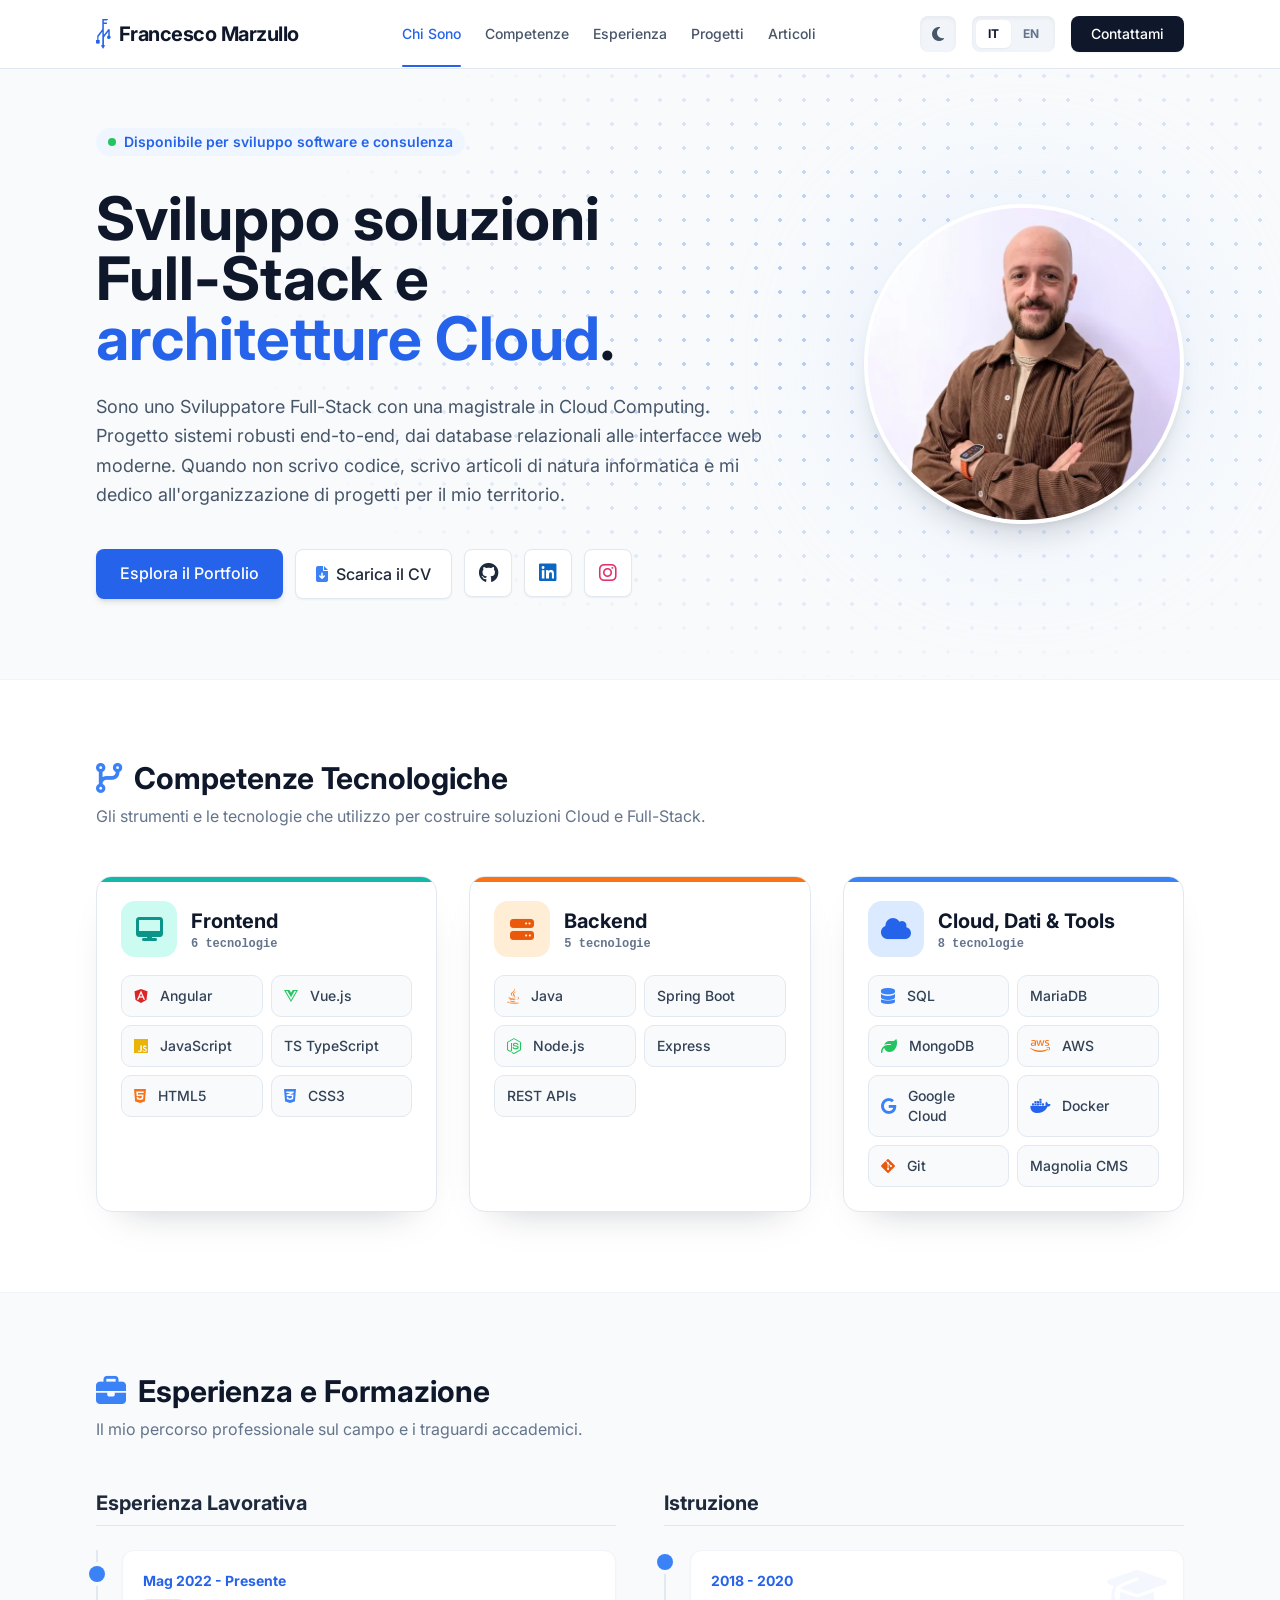
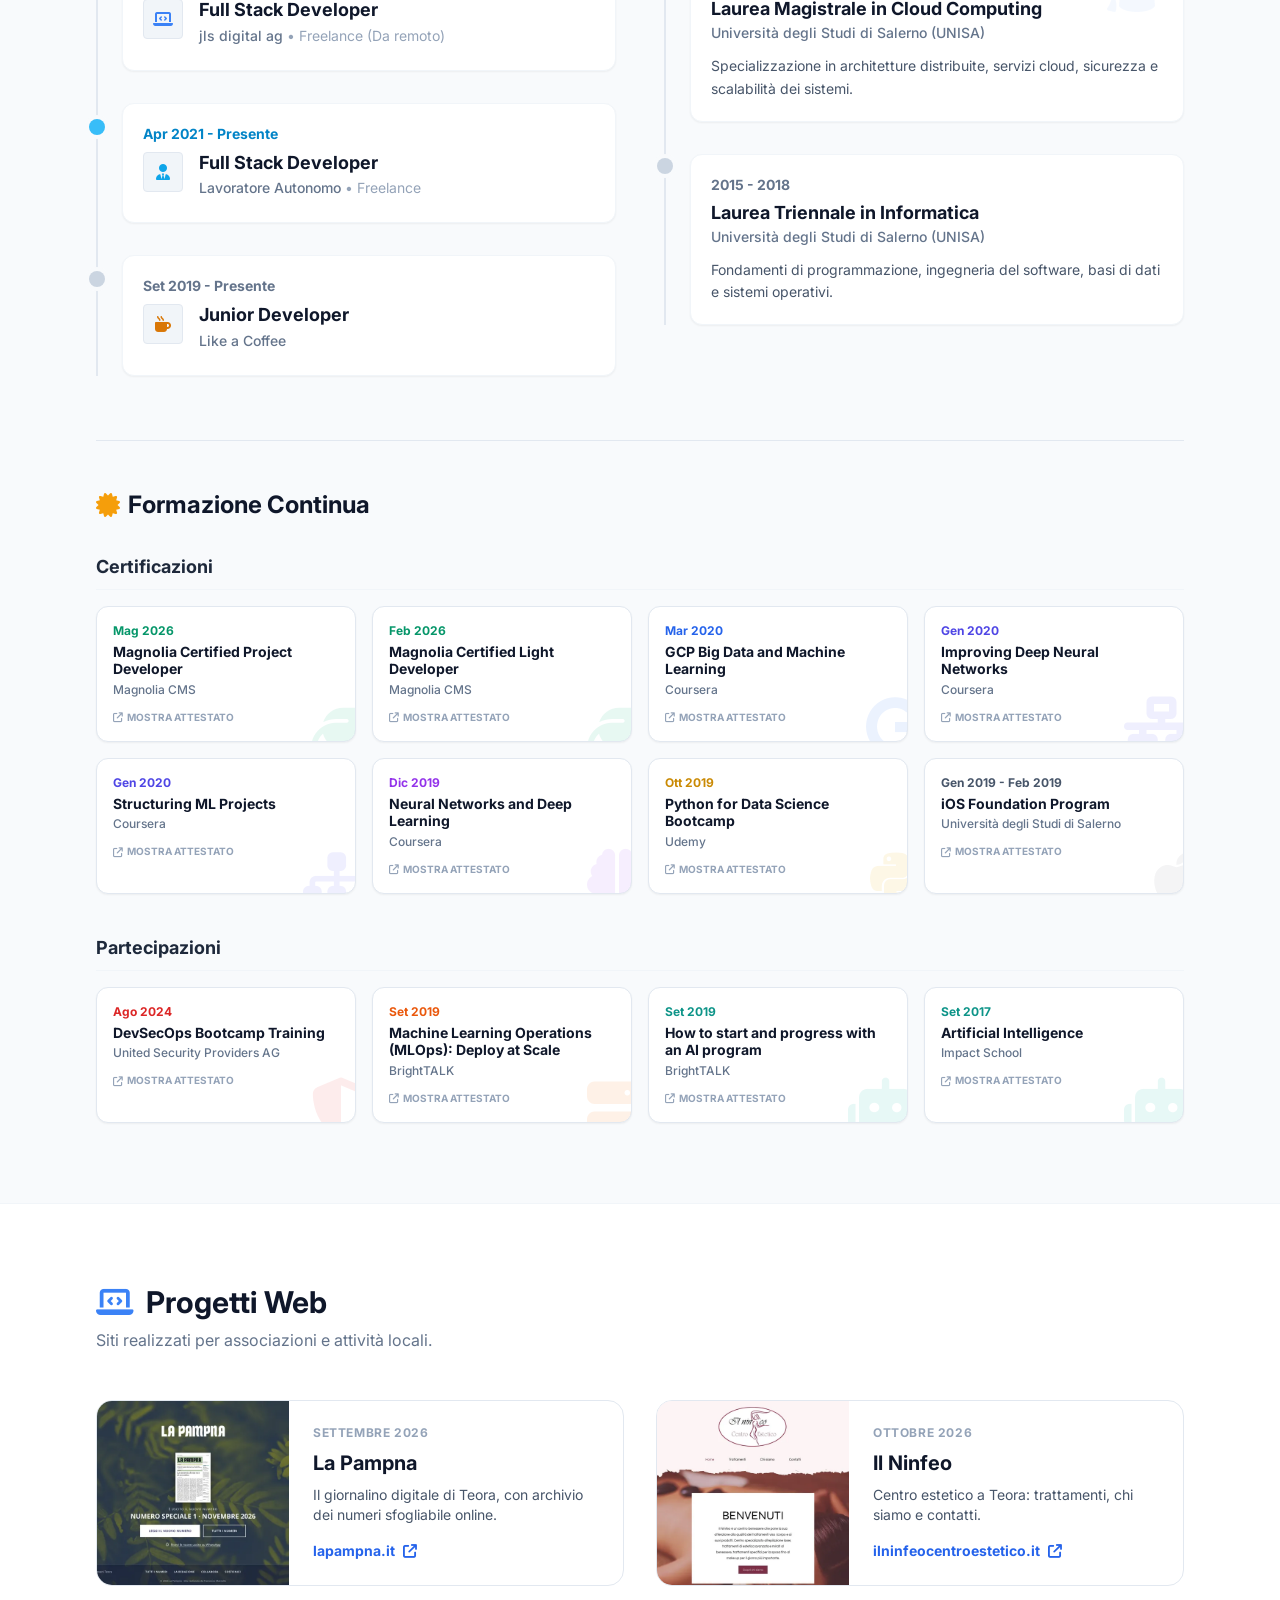
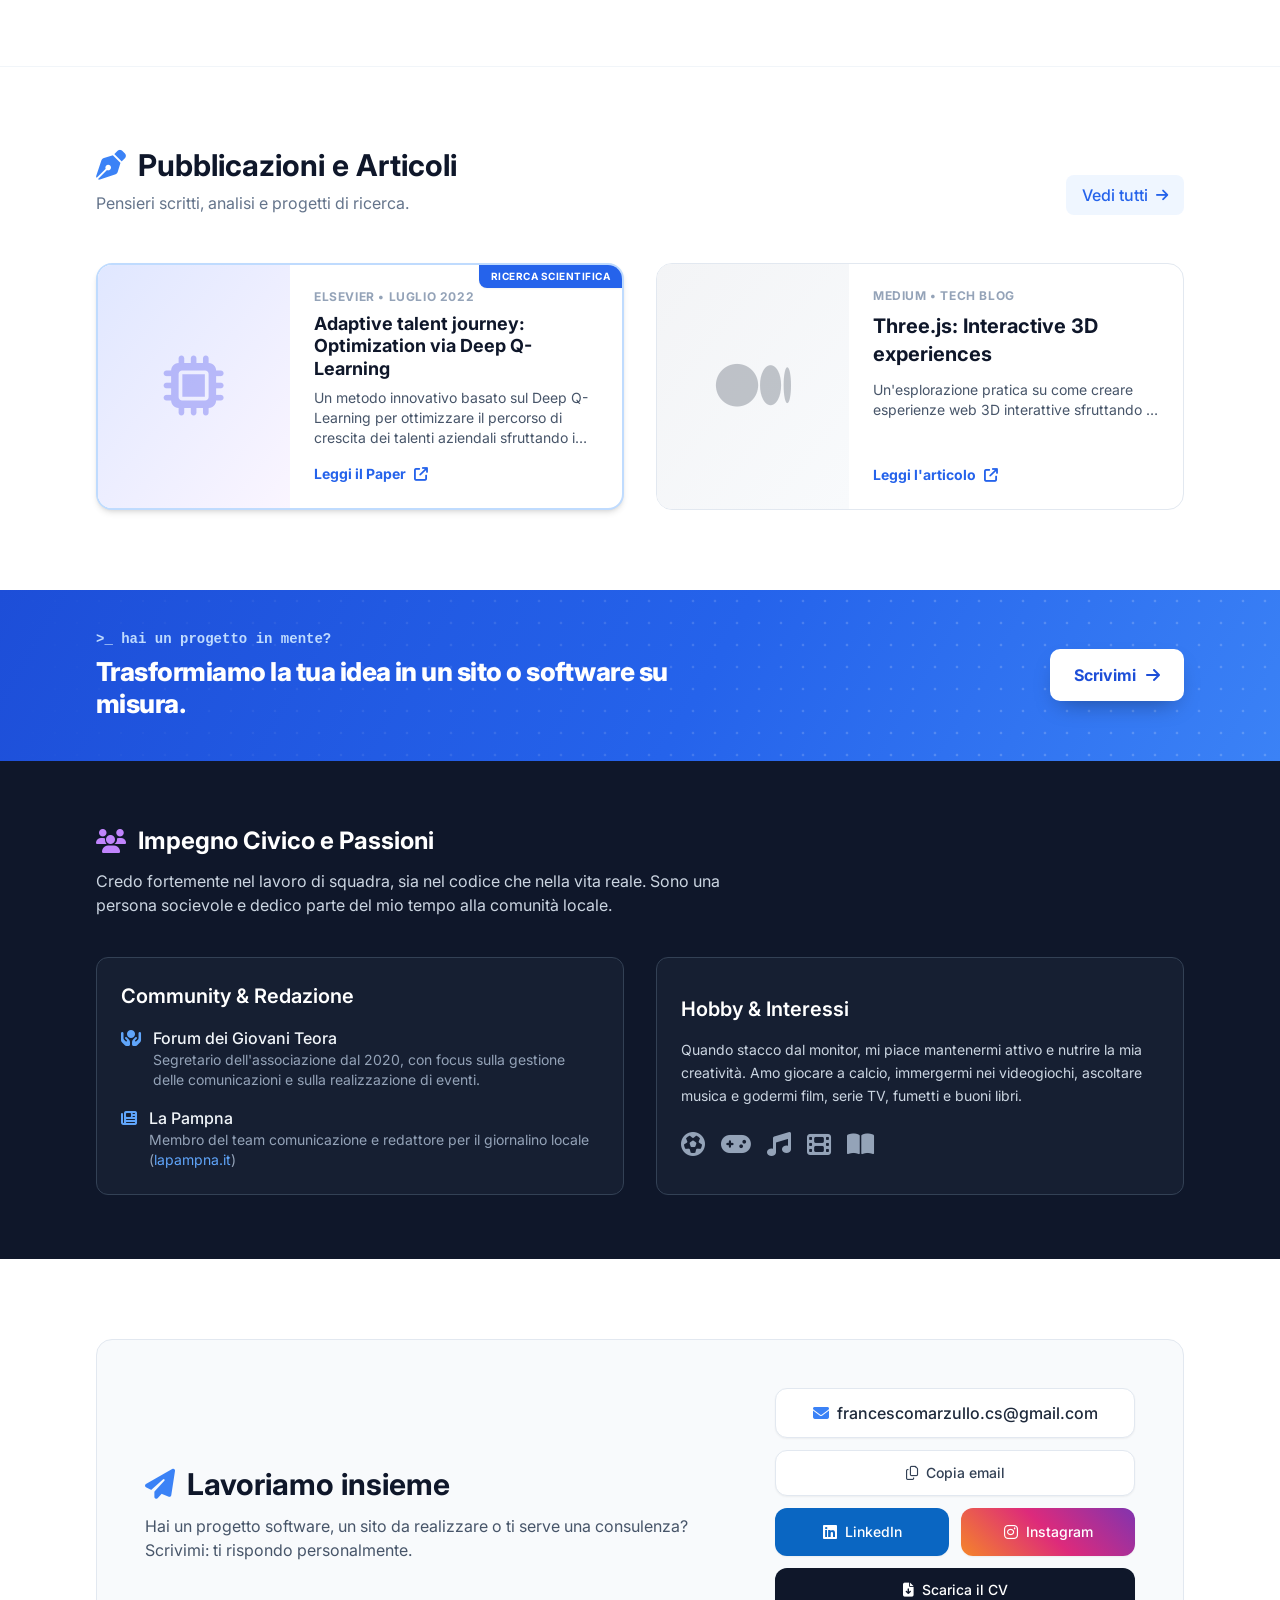
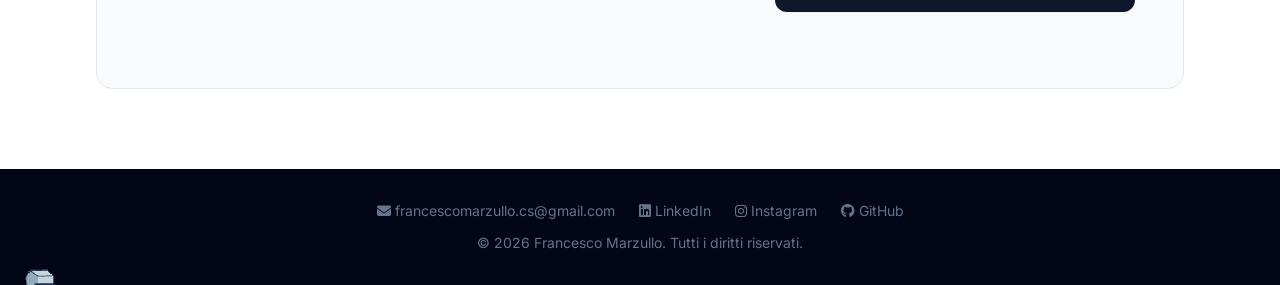
==== commit b3f84720: "Ritocchi grafici: comparsa delle sezioni, invito a scrivere, competenze, puntini e un piccolo ospite" ====
--- a/index.html
+++ b/index.html
@@ -35,7 +35,7 @@
     <link rel="preconnect" href="https://fonts.googleapis.com">
     <link rel="preconnect" href="https://fonts.gstatic.com" crossorigin>
     <link href="https://fonts.googleapis.com/css2?family=Inter:wght@300;400;500;600;700&display=swap" rel="stylesheet">
-    <link rel="stylesheet" href="./assets/css/style.css?v=8">
+    <link rel="stylesheet" href="./assets/css/style.css?v=11">
 
 </head>
 <body class="text-slate-800 antialiased bg-slate-50 dark:bg-slate-950 dark:text-slate-100">
@@ -108,13 +108,19 @@
     <!-- HERO SECTION -->
     <section id="about" class="pt-24 md:pt-32 pb-20 px-4 sm:px-8 max-w-6xl mx-auto flex flex-col md:flex-row items-start md:items-center gap-6 md:gap-12">
         <div class="flex-1 min-w-0 space-y-6">
-            <div class="inline-flex items-center gap-2 px-3 py-1 rounded-full bg-primary-50 text-primary-600 text-sm font-semibold mb-2 dark:bg-primary-900/40 dark:text-primary-400">
+            <div class="hero-badge inline-flex items-center gap-2 px-3 py-1 rounded-full bg-primary-50 text-primary-600 text-sm font-semibold mb-2 dark:bg-primary-900/40 dark:text-primary-400">
                 <span class="w-2 h-2 rounded-full bg-green-500 animate-pulse"></span>
                 <span class="lang-text" data-it="Disponibile per sviluppo software e consulenza" data-en="Available for software development and consulting">Disponibile per sviluppo software e consulenza</span>
             </div>
-            <h1 class="text-[2rem] min-[360px]:text-4xl md:text-5xl lg:text-6xl font-bold leading-tight text-slate-900 dark:text-white">
-                <span class="lang-text block" style="max-width: 600px;" data-it="Sviluppo soluzioni <span class='whitespace-nowrap'>Full-Stack</span> e " data-en="I develop <span class='whitespace-nowrap'>Full-Stack</span> solutions and ">Sviluppo soluzioni <span class="whitespace-nowrap">Full-Stack</span> e </span><span class="text-primary-600 lang-text dark:text-primary-400" data-it="architetture Cloud" data-en="Cloud architectures">architetture Cloud</span>.
-            </h1>
+            <!-- Su smartphone: titolo con la foto accanto -->
+            <div class="hero-head">
+                <h1 class="text-[2rem] min-[360px]:text-4xl md:text-5xl lg:text-6xl font-bold leading-tight text-slate-900 dark:text-white">
+                    <span class="lang-text block" style="max-width: 600px;" data-it="Sviluppo soluzioni <span class='whitespace-nowrap'>Full-Stack</span> e " data-en="I develop <span class='whitespace-nowrap'>Full-Stack</span> solutions and ">Sviluppo soluzioni <span class="whitespace-nowrap">Full-Stack</span> e </span><span class="text-primary-600 lang-text dark:text-primary-400" data-it="architetture Cloud" data-en="Cloud architectures">architetture Cloud</span>.
+                </h1>
+                <div class="hero-head-photo" aria-hidden="true">
+                    <img src="./assets/images/francesco-marzullo-profilo.webp" alt="" width="640" height="640" fetchpriority="high">
+                </div>
+            </div>
             <p class="lang-text text-lg text-slate-600 leading-relaxed max-w-2xl dark:text-slate-300" data-it="Sono uno Sviluppatore Full-Stack con una magistrale in Cloud Computing. Progetto sistemi robusti end-to-end, dai database relazionali alle interfacce web moderne. Quando non scrivo codice, scrivo articoli di natura informatica e mi dedico all'organizzazione di progetti per il mio territorio." data-en="I am a Full-Stack Developer with a master's degree in Cloud Computing. I design robust end-to-end systems, from relational databases to modern web interfaces. When I'm not writing code, I write tech articles and develop projects for my local area.">
                 Sono uno Sviluppatore Full-Stack con una magistrale in Cloud Computing. Progetto sistemi robusti end-to-end, dai database relazionali alle interfacce web moderne. Quando non scrivo codice, scrivo articoli di natura informatica e mi dedico all'organizzazione di progetti per il mio territorio.
             </p>
@@ -127,12 +133,12 @@
                     </a>
                     <a href="https://github.com/FrancescoMarz10" target="_blank" rel="noopener" aria-label="GitHub" title="GitHub" class="w-12 h-12 shrink-0 rounded-lg border border-slate-200 bg-white flex items-center justify-center shadow-sm hover:border-slate-300 hover:bg-slate-50 transition-colors dark:bg-slate-900 dark:border-slate-700 dark:hover:bg-slate-800 text-slate-800 dark:text-slate-100"><i class="fa-brands fa-github text-xl" aria-hidden="true"></i></a>
                     <a href="https://www.linkedin.com/in/francesco-marzullo" target="_blank" rel="noopener" aria-label="LinkedIn" title="LinkedIn" class="w-12 h-12 shrink-0 rounded-lg border border-slate-200 bg-white flex items-center justify-center shadow-sm hover:border-slate-300 hover:bg-slate-50 transition-colors dark:bg-slate-900 dark:border-slate-700 dark:hover:bg-slate-800"><i class="fa-brands fa-linkedin text-xl text-[#0a66c2] dark:text-[#70b5f9]" aria-hidden="true"></i></a>
-                    <a href="https://www.instagram.com/marzullofrancesco/" target="_blank" rel="noopener" aria-label="Instagram" title="Instagram" class="w-12 h-12 shrink-0 rounded-lg border border-slate-200 bg-white flex items-center justify-center shadow-sm hover:border-slate-300 hover:bg-slate-50 transition-colors dark:bg-slate-900 dark:border-slate-700 dark:hover:bg-slate-800"><i class="fa-brands fa-instagram text-xl" style="color:#e1306c" aria-hidden="true"></i></a>
+                    <a href="https://www.instagram.com/francescomarzullo.it/" target="_blank" rel="noopener" aria-label="Instagram" title="Instagram" class="w-12 h-12 shrink-0 rounded-lg border border-slate-200 bg-white flex items-center justify-center shadow-sm hover:border-slate-300 hover:bg-slate-50 transition-colors dark:bg-slate-900 dark:border-slate-700 dark:hover:bg-slate-800"><i class="fa-brands fa-instagram text-xl" style="color:#e1306c" aria-hidden="true"></i></a>
                 </div>
             </div>
         </div>
         <!-- Immagine Profilo / Avatar -->
-        <div class="order-first md:order-none w-28 h-28 md:w-80 md:h-80 shrink-0 relative">
+        <div class="hero-photo-desktop order-first md:order-none w-28 h-28 md:w-80 md:h-80 shrink-0 relative">
             <div class="absolute inset-0 bg-primary-100 rounded-full blur-3xl opacity-60 dark:bg-primary-900/50"></div>
             <img src="./assets/images/francesco-marzullo-profilo.webp" alt="Francesco Marzullo" width="640" height="640" fetchpriority="high" class="relative z-10 w-full h-full object-cover rounded-full border-[3px] md:border-4 border-white shadow-xl dark:border-slate-800">
         </div>
@@ -150,12 +156,17 @@
 
             <div class="grid grid-cols-1 md:grid-cols-3 gap-8">
                 <!-- Categoria 1: Frontend -->
-                <div class="p-6 rounded-2xl bg-slate-50 border border-slate-100 dark:bg-slate-900 dark:border-slate-800">
-                    <div class="w-12 h-12 rounded-lg bg-teal-100 text-teal-600 flex items-center justify-center text-2xl mb-4 dark:bg-teal-900/40 dark:text-teal-400">
+                <div class="sk-card p-6 rounded-2xl bg-slate-50 border border-slate-100 dark:bg-slate-900 dark:border-slate-800">
+                    <div class="sk-head">
+                        <div class="w-12 h-12 rounded-lg bg-teal-100 text-teal-600 flex items-center justify-center text-2xl dark:bg-teal-900/40 dark:text-teal-400">
                         <i class="fa-solid fa-desktop"></i>
                     </div>
-                    <h3 class="lang-text text-xl font-bold text-slate-900 mb-4 dark:text-white" data-it="Frontend" data-en="Frontend">Frontend</h3>
-                    <div class="flex flex-wrap gap-2">
+                        <div>
+                            <h3 class="lang-text text-xl font-bold text-slate-900 dark:text-white" data-it="Frontend" data-en="Frontend">Frontend</h3>
+                            <span class="sk-count lang-text" data-it="6 tecnologie" data-en="6 technologies">6 tecnologie</span>
+                        </div>
+                    </div>
+                    <div class="sk-chips flex flex-wrap gap-2">
                         <span class="px-3 py-1 bg-white border border-slate-200 text-slate-700 rounded-full text-sm font-medium shadow-sm dark:bg-slate-900 dark:border-slate-800 dark:text-slate-200"><i class="fa-brands fa-angular text-red-600 mr-1 dark:text-red-400"></i> Angular</span>
                         <span class="px-3 py-1 bg-white border border-slate-200 text-slate-700 rounded-full text-sm font-medium shadow-sm dark:bg-slate-900 dark:border-slate-800 dark:text-slate-200"><i class="fa-brands fa-vuejs text-green-500 mr-1"></i> Vue.js</span>
                         <span class="px-3 py-1 bg-white border border-slate-200 text-slate-700 rounded-full text-sm font-medium shadow-sm dark:bg-slate-900 dark:border-slate-800 dark:text-slate-200"><i class="fa-brands fa-js text-yellow-500 mr-1"></i> JavaScript</span>
@@ -166,12 +177,17 @@
                 </div>
 
                 <!-- Categoria 2: Backend -->
-                <div class="p-6 rounded-2xl bg-slate-50 border border-slate-100 dark:bg-slate-900 dark:border-slate-800">
-                    <div class="w-12 h-12 rounded-lg bg-orange-100 text-orange-600 flex items-center justify-center text-2xl mb-4 dark:bg-orange-900/40 dark:text-orange-400">
+                <div class="sk-card p-6 rounded-2xl bg-slate-50 border border-slate-100 dark:bg-slate-900 dark:border-slate-800">
+                    <div class="sk-head">
+                        <div class="w-12 h-12 rounded-lg bg-orange-100 text-orange-600 flex items-center justify-center text-2xl dark:bg-orange-900/40 dark:text-orange-400">
                         <i class="fa-solid fa-server"></i>
                     </div>
-                    <h3 class="lang-text text-xl font-bold text-slate-900 mb-4 dark:text-white" data-it="Backend" data-en="Backend">Backend</h3>
-                    <div class="flex flex-wrap gap-2">
+                        <div>
+                            <h3 class="lang-text text-xl font-bold text-slate-900 dark:text-white" data-it="Backend" data-en="Backend">Backend</h3>
+                            <span class="sk-count lang-text" data-it="5 tecnologie" data-en="5 technologies">5 tecnologie</span>
+                        </div>
+                    </div>
+                    <div class="sk-chips flex flex-wrap gap-2">
                         <span class="px-3 py-1 bg-white border border-slate-200 text-slate-700 rounded-full text-sm font-medium shadow-sm dark:bg-slate-900 dark:border-slate-800 dark:text-slate-200"><i class="fa-brands fa-java text-orange-500 mr-1"></i> Java</span>
                         <span class="px-3 py-1 bg-white border border-slate-200 text-slate-700 rounded-full text-sm font-medium shadow-sm text-green-600 dark:bg-slate-900 dark:border-slate-800 dark:text-slate-200 dark:text-green-400">Spring Boot</span>
                         <span class="px-3 py-1 bg-white border border-slate-200 text-slate-700 rounded-full text-sm font-medium shadow-sm dark:bg-slate-900 dark:border-slate-800 dark:text-slate-200"><i class="fa-brands fa-node-js text-green-500 mr-1"></i> Node.js</span>
@@ -181,12 +197,17 @@
                 </div>
 
                 <!-- Categoria 3: Cloud, Database & Tools -->
-                <div class="p-6 rounded-2xl bg-slate-50 border border-slate-100 dark:bg-slate-900 dark:border-slate-800">
-                    <div class="w-12 h-12 rounded-lg bg-blue-100 text-blue-600 flex items-center justify-center text-2xl mb-4 dark:bg-blue-900/40 dark:text-blue-400">
+                <div class="sk-card p-6 rounded-2xl bg-slate-50 border border-slate-100 dark:bg-slate-900 dark:border-slate-800">
+                    <div class="sk-head">
+                        <div class="w-12 h-12 rounded-lg bg-blue-100 text-blue-600 flex items-center justify-center text-2xl dark:bg-blue-900/40 dark:text-blue-400">
                         <i class="fa-solid fa-cloud"></i>
                     </div>
-                    <h3 class="lang-text text-xl font-bold text-slate-900 mb-4 dark:text-white" data-it="Cloud, Dati & Tools" data-en="Cloud, Data & Tools">Cloud, Dati & Tools</h3>
-                    <div class="flex flex-wrap gap-2">
+                        <div>
+                            <h3 class="lang-text text-xl font-bold text-slate-900 dark:text-white" data-it="Cloud, Dati & Tools" data-en="Cloud, Data & Tools">Cloud, Dati & Tools</h3>
+                            <span class="sk-count lang-text" data-it="8 tecnologie" data-en="8 technologies">8 tecnologie</span>
+                        </div>
+                    </div>
+                    <div class="sk-chips flex flex-wrap gap-2">
                         <span class="px-3 py-1 bg-white border border-slate-200 text-slate-700 rounded-full text-sm font-medium shadow-sm dark:bg-slate-900 dark:border-slate-800 dark:text-slate-200"><i class="fa-solid fa-database text-blue-500 mr-1"></i> SQL</span>
                         <span class="px-3 py-1 bg-white border border-slate-200 text-slate-700 rounded-full text-sm font-medium shadow-sm text-slate-600 dark:bg-slate-900 dark:border-slate-800 dark:text-slate-200 dark:text-slate-300">MariaDB</span>
                         <span class="px-3 py-1 bg-white border border-slate-200 text-slate-700 rounded-full text-sm font-medium shadow-sm dark:bg-slate-900 dark:border-slate-800 dark:text-slate-200"><i class="fa-solid fa-leaf text-green-500 mr-1"></i> MongoDB</span>
@@ -570,6 +591,17 @@
     </section>
 
     <!-- SEZIONE IMPEGNO CIVICO E PASSIONI -->
+    <!-- INVITO A SCRIVERE -->
+    <section class="cta-band" aria-label="Contattami">
+        <div class="cta-in">
+            <div>
+                <p class="cta-k lang-text" data-it="&gt;_ hai un progetto in mente?" data-en="&gt;_ got a project in mind?">&gt;_ hai un progetto in mente?</p>
+                <p class="cta-t lang-text" data-it="Trasformiamo la tua idea in un sito o software su misura." data-en="Let's turn your idea into a website or custom software.">Trasformiamo la tua idea in un sito o software su misura.</p>
+            </div>
+            <a href="#contact" class="cta-b"><span class="lang-text" data-it="Scrivimi" data-en="Get in touch">Scrivimi</span> <i class="fa-solid fa-arrow-right" aria-hidden="true"></i></a>
+        </div>
+    </section>
+
     <section class="py-16 bg-slate-900 text-white">
         <div class="max-w-6xl mx-auto px-4 sm:px-8">
             <div class="text-center md:text-left mb-10">
@@ -642,7 +674,7 @@
                         <a href="https://www.linkedin.com/in/francesco-marzullo" target="_blank" rel="noopener" class="flex items-center justify-center gap-2 px-3 py-3 bg-[#0a66c2] text-white rounded-xl text-sm font-medium hover:bg-[#004182] transition-colors shadow-sm">
                             <i class="fa-brands fa-linkedin text-base" aria-hidden="true"></i> LinkedIn
                         </a>
-                        <a href="https://www.instagram.com/marzullofrancesco/" target="_blank" rel="noopener" class="flex items-center justify-center gap-2 px-3 py-3 text-white rounded-xl text-sm font-medium hover:opacity-90 transition-opacity shadow-sm" style="background:linear-gradient(45deg,#f58529,#dd2a7b 50%,#8134af)">
+                        <a href="https://www.instagram.com/francescomarzullo.it/" target="_blank" rel="noopener" class="flex items-center justify-center gap-2 px-3 py-3 text-white rounded-xl text-sm font-medium hover:opacity-90 transition-opacity shadow-sm" style="background:linear-gradient(45deg,#f58529,#dd2a7b 50%,#8134af)">
                             <i class="fa-brands fa-instagram text-base" aria-hidden="true"></i> Instagram
                         </a>
                     </div>
@@ -656,16 +688,20 @@
     </section>
 
     <!-- FOOTER -->
-    <footer class="py-8 bg-slate-950 text-center text-slate-500 text-sm">
+    <footer class="site-footer py-8 bg-slate-950 text-center text-slate-500 text-sm">
         <div class="flex flex-col sm:flex-row items-center justify-center gap-2 sm:gap-6 mb-3">
             <a href="mailto:francescomarzullo.cs@gmail.com" class="hover:text-white transition-colors"><i class="fa-solid fa-envelope mr-1"></i>francescomarzullo.cs@gmail.com</a>
             <div class="flex items-center gap-6">
                 <a href="https://www.linkedin.com/in/francesco-marzullo" target="_blank" rel="noopener" class="hover:text-white transition-colors"><i class="fa-brands fa-linkedin mr-1"></i>LinkedIn</a>
-                <a href="https://www.instagram.com/marzullofrancesco/" target="_blank" rel="noopener" class="hover:text-white transition-colors"><i class="fa-brands fa-instagram mr-1"></i>Instagram</a>
+                <a href="https://www.instagram.com/francescomarzullo.it/" target="_blank" rel="noopener" class="hover:text-white transition-colors"><i class="fa-brands fa-instagram mr-1"></i>Instagram</a>
                 <a href="https://github.com/FrancescoMarz10" target="_blank" rel="noopener" class="hover:text-white transition-colors"><i class="fa-brands fa-github mr-1"></i>GitHub</a>
             </div>
         </div>
         <p class="lang-text" data-it="&copy; 2026 Francesco Marzullo. Tutti i diritti riservati." data-en="&copy; 2026 Francesco Marzullo. All rights reserved.">&copy; 2026 Francesco Marzullo. Tutti i diritti riservati.</p>
+        <a href="/gioca" class="m4-egg" aria-label="M4R7" title="M4R7">
+            <span class="m4-egg-bubble lang-text" data-it="Psst… vuoi giocare?" data-en="Psst… wanna play?">Psst… vuoi giocare?</span>
+            <img src="./assets/images/m4r7-pixel.png" alt="" width="64" height="58" loading="lazy">
+        </a>
     </footer>
 
     <!-- PULSANTE TORNA SU -->
@@ -771,7 +807,14 @@
 
         // Applica la lingua salvata quando la pagina si carica
         document.addEventListener("DOMContentLoaded", () => {
-            const savedLang = localStorage.getItem('preferredLanguage') || 'it';
+            // Lingua: ?lang=en (usato dall'indirizzo /en) ha la precedenza sulla scelta salvata
+            let savedLang = 'it';
+            try { savedLang = localStorage.getItem('preferredLanguage') || 'it'; } catch (e) {}
+            const urlLang = new URLSearchParams(location.search).get('lang');
+            if (urlLang === 'en' || urlLang === 'it') {
+                savedLang = urlLang;
+                history.replaceState(null, '', location.pathname + location.hash);
+            }
             setLanguage(savedLang);
         });
 
@@ -948,5 +991,30 @@
 
         updateThemeButtons();
     </script>
+    <script>
+        // Comparsa morbida delle sezioni mentre si scorre (disattivata se il sistema chiede meno animazioni)
+        (function () {
+            if (!('IntersectionObserver' in window) || window.matchMedia('(prefers-reduced-motion: reduce)').matches) return;
+            var items = [];
+            document.querySelectorAll('section:not(#about) .max-w-6xl, .cta-band .cta-in').forEach(function (box) {
+                Array.prototype.forEach.call(box.children, function (child) {
+                    if (child.classList.contains('grid')) {
+                        Array.prototype.forEach.call(child.children, function (el, i) { items.push([el, i]); });
+                    } else items.push([child, 0]);
+                });
+            });
+            document.documentElement.classList.add('js-reveal');
+            var io = new IntersectionObserver(function (entries) {
+                entries.forEach(function (e) {
+                    if (e.isIntersecting) { e.target.classList.add('rv-in'); io.unobserve(e.target); }
+                });
+            }, { rootMargin: '0px 0px -8% 0px', threshold: 0.08 });
+            items.forEach(function (it) {
+                it[0].classList.add('rv');
+                it[0].style.transitionDelay = Math.min(it[1], 4) * 90 + 'ms';
+                io.observe(it[0]);
+            });
+        })();
+    </script>
 </body>
 </html>
--- a/assets/css/style.css
+++ b/assets/css/style.css
@@ -1 +1 @@
-*,:after,:before{--tw-border-spacing-x:0;--tw-border-spacing-y:0;--tw-translate-x:0;--tw-translate-y:0;--tw-rotate:0;--tw-skew-x:0;--tw-skew-y:0;--tw-scale-x:1;--tw-scale-y:1;--tw-pan-x: ;--tw-pan-y: ;--tw-pinch-zoom: ;--tw-scroll-snap-strictness:proximity;--tw-gradient-from-position: ;--tw-gradient-via-position: ;--tw-gradient-to-position: ;--tw-ordinal: ;--tw-slashed-zero: ;--tw-numeric-figure: ;--tw-numeric-spacing: ;--tw-numeric-fraction: ;--tw-ring-inset: ;--tw-ring-offset-width:0px;--tw-ring-offset-color:#fff;--tw-ring-color:rgba(59,130,246,.5);--tw-ring-offset-shadow:0 0 #0000;--tw-ring-shadow:0 0 #0000;--tw-shadow:0 0 #0000;--tw-shadow-colored:0 0 #0000;--tw-blur: ;--tw-brightness: ;--tw-contrast: ;--tw-grayscale: ;--tw-hue-rotate: ;--tw-invert: ;--tw-saturate: ;--tw-sepia: ;--tw-drop-shadow: ;--tw-backdrop-blur: ;--tw-backdrop-brightness: ;--tw-backdrop-contrast: ;--tw-backdrop-grayscale: ;--tw-backdrop-hue-rotate: ;--tw-backdrop-invert: ;--tw-backdrop-opacity: ;--tw-backdrop-saturate: ;--tw-backdrop-sepia: ;--tw-contain-size: ;--tw-contain-layout: ;--tw-contain-paint: ;--tw-contain-style: }::backdrop{--tw-border-spacing-x:0;--tw-border-spacing-y:0;--tw-translate-x:0;--tw-translate-y:0;--tw-rotate:0;--tw-skew-x:0;--tw-skew-y:0;--tw-scale-x:1;--tw-scale-y:1;--tw-pan-x: ;--tw-pan-y: ;--tw-pinch-zoom: ;--tw-scroll-snap-strictness:proximity;--tw-gradient-from-position: ;--tw-gradient-via-position: ;--tw-gradient-to-position: ;--tw-ordinal: ;--tw-slashed-zero: ;--tw-numeric-figure: ;--tw-numeric-spacing: ;--tw-numeric-fraction: ;--tw-ring-inset: ;--tw-ring-offset-width:0px;--tw-ring-offset-color:#fff;--tw-ring-color:rgba(59,130,246,.5);--tw-ring-offset-shadow:0 0 #0000;--tw-ring-shadow:0 0 #0000;--tw-shadow:0 0 #0000;--tw-shadow-colored:0 0 #0000;--tw-blur: ;--tw-brightness: ;--tw-contrast: ;--tw-grayscale: ;--tw-hue-rotate: ;--tw-invert: ;--tw-saturate: ;--tw-sepia: ;--tw-drop-shadow: ;--tw-backdrop-blur: ;--tw-backdrop-brightness: ;--tw-backdrop-contrast: ;--tw-backdrop-grayscale: ;--tw-backdrop-hue-rotate: ;--tw-backdrop-invert: ;--tw-backdrop-opacity: ;--tw-backdrop-saturate: ;--tw-backdrop-sepia: ;--tw-contain-size: ;--tw-contain-layout: ;--tw-contain-paint: ;--tw-contain-style: }/*! tailwindcss v3.4.17 | MIT License | https://tailwindcss.com*/*,:after,:before{box-sizing:border-box;border:0 solid #e5e7eb}:after,:before{--tw-content:""}:host,html{line-height:1.5;-webkit-text-size-adjust:100%;-moz-tab-size:4;-o-tab-size:4;tab-size:4;font-family:Inter,sans-serif;font-feature-settings:normal;font-variation-settings:normal;-webkit-tap-highlight-color:transparent}body{margin:0;line-height:inherit}hr{height:0;color:inherit;border-top-width:1px}abbr:where([title]){-webkit-text-decoration:underline dotted;text-decoration:underline dotted}h1,h2,h3,h4,h5,h6{font-size:inherit;font-weight:inherit}a{color:inherit;text-decoration:inherit}b,strong{font-weight:bolder}code,kbd,pre,samp{font-family:ui-monospace,SFMono-Regular,Menlo,Monaco,Consolas,Liberation Mono,Courier New,monospace;font-feature-settings:normal;font-variation-settings:normal;font-size:1em}small{font-size:80%}sub,sup{font-size:75%;line-height:0;position:relative;vertical-align:baseline}sub{bottom:-.25em}sup{top:-.5em}table{text-indent:0;border-color:inherit;border-collapse:collapse}button,input,optgroup,select,textarea{font-family:inherit;font-feature-settings:inherit;font-variation-settings:inherit;font-size:100%;font-weight:inherit;line-height:inherit;letter-spacing:inherit;color:inherit;margin:0;padding:0}button,select{text-transform:none}button,input:where([type=button]),input:where([type=reset]),input:where([type=submit]){-webkit-appearance:button;background-color:transparent;background-image:none}:-moz-focusring{outline:auto}:-moz-ui-invalid{box-shadow:none}progress{vertical-align:baseline}::-webkit-inner-spin-button,::-webkit-outer-spin-button{height:auto}[type=search]{-webkit-appearance:textfield;outline-offset:-2px}::-webkit-search-decoration{-webkit-appearance:none}::-webkit-file-upload-button{-webkit-appearance:button;font:inherit}summary{display:list-item}blockquote,dd,dl,figure,h1,h2,h3,h4,h5,h6,hr,p,pre{margin:0}fieldset{margin:0}fieldset,legend{padding:0}menu,ol,ul{list-style:none;margin:0;padding:0}dialog{padding:0}textarea{resize:vertical}input::-moz-placeholder,textarea::-moz-placeholder{opacity:1;color:#9ca3af}input::placeholder,textarea::placeholder{opacity:1;color:#9ca3af}[role=button],button{cursor:pointer}:disabled{cursor:default}audio,canvas,embed,iframe,img,object,svg,video{display:block;vertical-align:middle}img,video{max-width:100%;height:auto}[hidden]:where(:not([hidden=until-found])){display:none}.fixed{position:fixed}.absolute{position:absolute}.relative{position:relative}.inset-0{inset:0}.-bottom-4{bottom:-1rem}.-left-\[33px\]{left:-33px}.-right-4{right:-1rem}.left-0{left:0}.right-0{right:0}.top-0{top:0}.top-1{top:.25rem}.top-4{top:1rem}.top-full{top:100%}.z-10{z-index:10}.z-40{z-index:40}.z-50{z-index:50}.z-\[100\]{z-index:100}.order-first{order:-9999}.mx-auto{margin-left:auto;margin-right:auto}.mb-1{margin-bottom:.25rem}.mb-10{margin-bottom:2.5rem}.mb-12{margin-bottom:3rem}.mb-2{margin-bottom:.5rem}.mb-3{margin-bottom:.75rem}.mb-4{margin-bottom:1rem}.mb-6{margin-bottom:1.5rem}.mb-8{margin-bottom:2rem}.mr-1{margin-right:.25rem}.mr-2{margin-right:.5rem}.mt-1{margin-top:.25rem}.mt-16{margin-top:4rem}.mt-2{margin-top:.5rem}.mt-3{margin-top:.75rem}.mt-4{margin-top:1rem}.mt-auto{margin-top:auto}.line-clamp-2{-webkit-line-clamp:2}.line-clamp-2,.line-clamp-3{overflow:hidden;display:-webkit-box;-webkit-box-orient:vertical}.line-clamp-3{-webkit-line-clamp:3}.block{display:block}.flex{display:flex}.inline-flex{display:inline-flex}.grid{display:grid}.hidden{display:none}.h-10{height:2.5rem}.h-12{height:3rem}.h-2{height:.5rem}.h-28{height:7rem}.h-4{height:1rem}.h-48{height:12rem}.h-8{height:2rem}.h-9{height:2.25rem}.h-\[60vh\]{height:60vh}.h-full{height:100%}.max-h-\[90vh\]{max-height:90vh}.max-h-full{max-height:100%}.min-h-\[50vh\]{min-height:50vh}.min-h-screen{min-height:100vh}.w-10{width:2.5rem}.w-12{width:3rem}.w-2{width:.5rem}.w-28{width:7rem}.w-4{width:1rem}.w-8{width:2rem}.w-9{width:2.25rem}.w-full{width:100%}.min-w-0{min-width:0}.max-w-2xl{max-width:42rem}.max-w-4xl{max-width:56rem}.max-w-6xl{max-width:72rem}.max-w-full{max-width:100%}.max-w-xl{max-width:36rem}.flex-1{flex:1 1 0%}.shrink-0{flex-shrink:0}.flex-grow{flex-grow:1}.rotate-180{--tw-rotate:180deg}.rotate-180,.transform{transform:translate(var(--tw-translate-x),var(--tw-translate-y)) rotate(var(--tw-rotate)) skewX(var(--tw-skew-x)) skewY(var(--tw-skew-y)) scaleX(var(--tw-scale-x)) scaleY(var(--tw-scale-y))}@keyframes pulse{50%{opacity:.5}}.animate-pulse{animation:pulse 2s cubic-bezier(.4,0,.6,1) infinite}.cursor-pointer{cursor:pointer}.resize{resize:both}.grid-cols-1{grid-template-columns:repeat(1,minmax(0,1fr))}.flex-col{flex-direction:column}.flex-wrap{flex-wrap:wrap}.items-start{align-items:flex-start}.items-center{align-items:center}.justify-center{justify-content:center}.justify-between{justify-content:space-between}.gap-1{gap:.25rem}.gap-12{gap:3rem}.gap-2{gap:.5rem}.gap-3{gap:.75rem}.gap-4{gap:1rem}.gap-6{gap:1.5rem}.gap-8{gap:2rem}.space-y-12>:not([hidden])~:not([hidden]){--tw-space-y-reverse:0;margin-top:calc(3rem*(1 - var(--tw-space-y-reverse)));margin-bottom:calc(3rem*var(--tw-space-y-reverse))}.space-y-4>:not([hidden])~:not([hidden]){--tw-space-y-reverse:0;margin-top:calc(1rem*(1 - var(--tw-space-y-reverse)));margin-bottom:calc(1rem*var(--tw-space-y-reverse))}.space-y-6>:not([hidden])~:not([hidden]){--tw-space-y-reverse:0;margin-top:calc(1.5rem*(1 - var(--tw-space-y-reverse)));margin-bottom:calc(1.5rem*var(--tw-space-y-reverse))}.space-y-8>:not([hidden])~:not([hidden]){--tw-space-y-reverse:0;margin-top:calc(2rem*(1 - var(--tw-space-y-reverse)));margin-bottom:calc(2rem*var(--tw-space-y-reverse))}.overflow-auto{overflow:auto}.overflow-hidden{overflow:hidden}.scroll-smooth{scroll-behavior:smooth}.whitespace-nowrap{white-space:nowrap}.rounded{border-radius:.25rem}.rounded-2xl{border-radius:1rem}.rounded-full{border-radius:9999px}.rounded-lg{border-radius:.5rem}.rounded-md{border-radius:.375rem}.rounded-xl{border-radius:.75rem}.rounded-bl-lg{border-bottom-left-radius:.5rem}.border{border-width:1px}.border-2{border-width:2px}.border-\[3px\]{border-width:3px}.border-y{border-top-width:1px}.border-b,.border-y{border-bottom-width:1px}.border-l-2{border-left-width:2px}.border-t{border-top-width:1px}.border-primary-200{--tw-border-opacity:1;border-color:rgb(191 219 254/var(--tw-border-opacity,1))}.border-slate-100{--tw-border-opacity:1;border-color:rgb(241 245 249/var(--tw-border-opacity,1))}.border-slate-200{--tw-border-opacity:1;border-color:rgb(226 232 240/var(--tw-border-opacity,1))}.border-slate-700{--tw-border-opacity:1;border-color:rgb(51 65 85/var(--tw-border-opacity,1))}.border-white{--tw-border-opacity:1;border-color:rgb(255 255 255/var(--tw-border-opacity,1))}.bg-\[\#0a66c2\]{--tw-bg-opacity:1;background-color:rgb(10 102 194/var(--tw-bg-opacity,1))}.bg-blue-100{--tw-bg-opacity:1;background-color:rgb(219 234 254/var(--tw-bg-opacity,1))}.bg-blue-500{--tw-bg-opacity:1;background-color:rgb(59 130 246/var(--tw-bg-opacity,1))}.bg-green-500{--tw-bg-opacity:1;background-color:rgb(34 197 94/var(--tw-bg-opacity,1))}.bg-orange-100{--tw-bg-opacity:1;background-color:rgb(255 237 213/var(--tw-bg-opacity,1))}.bg-primary-100{--tw-bg-opacity:1;background-color:rgb(219 234 254/var(--tw-bg-opacity,1))}.bg-primary-50{--tw-bg-opacity:1;background-color:rgb(239 246 255/var(--tw-bg-opacity,1))}.bg-primary-500{--tw-bg-opacity:1;background-color:rgb(59 130 246/var(--tw-bg-opacity,1))}.bg-primary-600{--tw-bg-opacity:1;background-color:rgb(37 99 235/var(--tw-bg-opacity,1))}.bg-sky-400{--tw-bg-opacity:1;background-color:rgb(56 189 248/var(--tw-bg-opacity,1))}.bg-slate-100{--tw-bg-opacity:1;background-color:rgb(241 245 249/var(--tw-bg-opacity,1))}.bg-slate-300{--tw-bg-opacity:1;background-color:rgb(203 213 225/var(--tw-bg-opacity,1))}.bg-slate-50{--tw-bg-opacity:1;background-color:rgb(248 250 252/var(--tw-bg-opacity,1))}.bg-slate-800\/50{background-color:rgba(30,41,59,.5)}.bg-slate-900{--tw-bg-opacity:1;background-color:rgb(15 23 42/var(--tw-bg-opacity,1))}.bg-slate-900\/80{background-color:rgba(15,23,42,.8)}.bg-slate-950{--tw-bg-opacity:1;background-color:rgb(2 6 23/var(--tw-bg-opacity,1))}.bg-teal-100{--tw-bg-opacity:1;background-color:rgb(204 251 241/var(--tw-bg-opacity,1))}.bg-white{--tw-bg-opacity:1;background-color:rgb(255 255 255/var(--tw-bg-opacity,1))}.bg-white\/90{background-color:hsla(0,0%,100%,.9)}.bg-gradient-to-br{background-image:linear-gradient(to bottom right,var(--tw-gradient-stops))}.from-gray-100{--tw-gradient-from:#f3f4f6 var(--tw-gradient-from-position);--tw-gradient-to:rgba(243,244,246,0) var(--tw-gradient-to-position);--tw-gradient-stops:var(--tw-gradient-from),var(--tw-gradient-to)}.from-indigo-100{--tw-gradient-from:#e0e7ff var(--tw-gradient-from-position);--tw-gradient-to:rgba(224,231,255,0) var(--tw-gradient-to-position);--tw-gradient-stops:var(--tw-gradient-from),var(--tw-gradient-to)}.to-purple-50{--tw-gradient-to:#faf5ff var(--tw-gradient-to-position)}.to-slate-50{--tw-gradient-to:#f8fafc var(--tw-gradient-to-position)}.object-contain{-o-object-fit:contain;object-fit:contain}.object-cover{-o-object-fit:cover;object-fit:cover}.object-center{-o-object-position:center;object-position:center}.object-top{-o-object-position:top;object-position:top}.p-1{padding:.25rem}.p-4{padding:1rem}.p-5{padding:1.25rem}.p-6{padding:1.5rem}.px-3{padding-left:.75rem;padding-right:.75rem}.px-4{padding-left:1rem;padding-right:1rem}.px-5{padding-left:1.25rem;padding-right:1.25rem}.px-6{padding-left:1.5rem;padding-right:1.5rem}.py-1{padding-top:.25rem;padding-bottom:.25rem}.py-1\.5{padding-top:.375rem;padding-bottom:.375rem}.py-16{padding-top:4rem;padding-bottom:4rem}.py-2{padding-top:.5rem;padding-bottom:.5rem}.py-2\.5{padding-top:.625rem;padding-bottom:.625rem}.py-20{padding-top:5rem;padding-bottom:5rem}.py-3{padding-top:.75rem;padding-bottom:.75rem}.py-4{padding-top:1rem;padding-bottom:1rem}.py-8{padding-top:2rem;padding-bottom:2rem}.pb-2{padding-bottom:.5rem}.pb-20{padding-bottom:5rem}.pb-8{padding-bottom:2rem}.pl-6{padding-left:1.5rem}.pt-12{padding-top:3rem}.pt-24{padding-top:6rem}.pt-32{padding-top:8rem}.pt-4{padding-top:1rem}.text-center{text-align:center}.text-2xl{font-size:1.5rem;line-height:2rem}.text-3xl{font-size:1.875rem;line-height:2.25rem}.text-4xl{font-size:2.25rem;line-height:2.5rem}.text-5xl{font-size:3rem;line-height:1}.text-6xl{font-size:3.75rem;line-height:1}.text-\[10px\]{font-size:10px}.text-\[13px\]{font-size:13px}.text-\[2rem\]{font-size:2rem}.text-base{font-size:1rem;line-height:1.5rem}.text-lg{font-size:1.125rem;line-height:1.75rem}.text-sm{font-size:.875rem;line-height:1.25rem}.text-xl{font-size:1.25rem;line-height:1.75rem}.text-xs{font-size:.75rem;line-height:1rem}.font-bold{font-weight:700}.font-medium{font-weight:500}.font-normal{font-weight:400}.font-semibold{font-weight:600}.uppercase{text-transform:uppercase}.italic{font-style:italic}.leading-relaxed{line-height:1.625}.leading-tight{line-height:1.25}.tracking-tight{letter-spacing:-.025em}.tracking-wider{letter-spacing:.05em}.text-\[\#0a66c2\]{--tw-text-opacity:1;color:rgb(10 102 194/var(--tw-text-opacity,1))}.text-amber-500{--tw-text-opacity:1;color:rgb(245 158 11/var(--tw-text-opacity,1))}.text-amber-600{--tw-text-opacity:1;color:rgb(217 119 6/var(--tw-text-opacity,1))}.text-blue-500{--tw-text-opacity:1;color:rgb(59 130 246/var(--tw-text-opacity,1))}.text-blue-500\/10{color:rgba(59,130,246,.1)}.text-blue-600{--tw-text-opacity:1;color:rgb(37 99 235/var(--tw-text-opacity,1))}.text-emerald-500\/10{color:rgba(16,185,129,.1)}.text-emerald-600{--tw-text-opacity:1;color:rgb(5 150 105/var(--tw-text-opacity,1))}.text-gray-500\/40{color:hsla(220,9%,46%,.4)}.text-green-500{--tw-text-opacity:1;color:rgb(34 197 94/var(--tw-text-opacity,1))}.text-green-600{--tw-text-opacity:1;color:rgb(22 163 74/var(--tw-text-opacity,1))}.text-indigo-500\/10{color:rgba(99,102,241,.1)}.text-indigo-500\/40{color:rgba(99,102,241,.4)}.text-indigo-600{--tw-text-opacity:1;color:rgb(79 70 229/var(--tw-text-opacity,1))}.text-orange-500{--tw-text-opacity:1;color:rgb(249 115 22/var(--tw-text-opacity,1))}.text-orange-500\/10{color:rgba(249,115,22,.1)}.text-orange-600{--tw-text-opacity:1;color:rgb(234 88 12/var(--tw-text-opacity,1))}.text-primary-400{--tw-text-opacity:1;color:rgb(96 165 250/var(--tw-text-opacity,1))}.text-primary-500{--tw-text-opacity:1;color:rgb(59 130 246/var(--tw-text-opacity,1))}.text-primary-600{--tw-text-opacity:1;color:rgb(37 99 235/var(--tw-text-opacity,1))}.text-purple-400{--tw-text-opacity:1;color:rgb(192 132 252/var(--tw-text-opacity,1))}.text-purple-500\/10{color:rgba(168,85,247,.1)}.text-purple-600{--tw-text-opacity:1;color:rgb(147 51 234/var(--tw-text-opacity,1))}.text-red-500\/10{color:rgba(239,68,68,.1)}.text-red-600{--tw-text-opacity:1;color:rgb(220 38 38/var(--tw-text-opacity,1))}.text-sky-500{--tw-text-opacity:1;color:rgb(14 165 233/var(--tw-text-opacity,1))}.text-sky-600{--tw-text-opacity:1;color:rgb(2 132 199/var(--tw-text-opacity,1))}.text-slate-100{--tw-text-opacity:1;color:rgb(241 245 249/var(--tw-text-opacity,1))}.text-slate-300{--tw-text-opacity:1;color:rgb(203 213 225/var(--tw-text-opacity,1))}.text-slate-400{--tw-text-opacity:1;color:rgb(148 163 184/var(--tw-text-opacity,1))}.text-slate-500{--tw-text-opacity:1;color:rgb(100 116 139/var(--tw-text-opacity,1))}.text-slate-600{--tw-text-opacity:1;color:rgb(71 85 105/var(--tw-text-opacity,1))}.text-slate-700{--tw-text-opacity:1;color:rgb(51 65 85/var(--tw-text-opacity,1))}.text-slate-800{--tw-text-opacity:1;color:rgb(30 41 59/var(--tw-text-opacity,1))}.text-slate-800\/5{color:rgba(30,41,59,.05)}.text-slate-900{--tw-text-opacity:1;color:rgb(15 23 42/var(--tw-text-opacity,1))}.text-teal-500\/10{color:rgba(20,184,166,.1)}.text-teal-600{--tw-text-opacity:1;color:rgb(13 148 136/var(--tw-text-opacity,1))}.text-white{--tw-text-opacity:1;color:rgb(255 255 255/var(--tw-text-opacity,1))}.text-yellow-500{--tw-text-opacity:1;color:rgb(234 179 8/var(--tw-text-opacity,1))}.text-yellow-500\/10{color:rgba(234,179,8,.1)}.text-yellow-600{--tw-text-opacity:1;color:rgb(202 138 4/var(--tw-text-opacity,1))}.antialiased{-webkit-font-smoothing:antialiased;-moz-osx-font-smoothing:grayscale}.opacity-5{opacity:.05}.opacity-60{opacity:.6}.shadow-2xl{--tw-shadow:0 25px 50px -12px rgba(0,0,0,.25);--tw-shadow-colored:0 25px 50px -12px var(--tw-shadow-color)}.shadow-2xl,.shadow-inner{box-shadow:var(--tw-ring-offset-shadow,0 0 #0000),var(--tw-ring-shadow,0 0 #0000),var(--tw-shadow)}.shadow-inner{--tw-shadow:inset 0 2px 4px 0 rgba(0,0,0,.05);--tw-shadow-colored:inset 0 2px 4px 0 var(--tw-shadow-color)}.shadow-lg{--tw-shadow:0 10px 15px -3px rgba(0,0,0,.1),0 4px 6px -4px rgba(0,0,0,.1);--tw-shadow-colored:0 10px 15px -3px var(--tw-shadow-color),0 4px 6px -4px var(--tw-shadow-color)}.shadow-lg,.shadow-md{box-shadow:var(--tw-ring-offset-shadow,0 0 #0000),var(--tw-ring-shadow,0 0 #0000),var(--tw-shadow)}.shadow-md{--tw-shadow:0 4px 6px -1px rgba(0,0,0,.1),0 2px 4px -2px rgba(0,0,0,.1);--tw-shadow-colored:0 4px 6px -1px var(--tw-shadow-color),0 2px 4px -2px var(--tw-shadow-color)}.shadow-sm{--tw-shadow:0 1px 2px 0 rgba(0,0,0,.05);--tw-shadow-colored:0 1px 2px 0 var(--tw-shadow-color)}.shadow-sm,.shadow-xl{box-shadow:var(--tw-ring-offset-shadow,0 0 #0000),var(--tw-ring-shadow,0 0 #0000),var(--tw-shadow)}.shadow-xl{--tw-shadow:0 20px 25px -5px rgba(0,0,0,.1),0 8px 10px -6px rgba(0,0,0,.1);--tw-shadow-colored:0 20px 25px -5px var(--tw-shadow-color),0 8px 10px -6px var(--tw-shadow-color)}.ring-4{--tw-ring-offset-shadow:var(--tw-ring-inset) 0 0 0 var(--tw-ring-offset-width) var(--tw-ring-offset-color);--tw-ring-shadow:var(--tw-ring-inset) 0 0 0 calc(4px + var(--tw-ring-offset-width)) var(--tw-ring-color);box-shadow:var(--tw-ring-offset-shadow),var(--tw-ring-shadow),var(--tw-shadow,0 0 #0000)}.ring-slate-50{--tw-ring-opacity:1;--tw-ring-color:rgb(248 250 252/var(--tw-ring-opacity,1))}.blur{--tw-blur:blur(8px)}.blur,.blur-3xl{filter:var(--tw-blur) var(--tw-brightness) var(--tw-contrast) var(--tw-grayscale) var(--tw-hue-rotate) var(--tw-invert) var(--tw-saturate) var(--tw-sepia) var(--tw-drop-shadow)}.blur-3xl{--tw-blur:blur(64px)}.filter{filter:var(--tw-blur) var(--tw-brightness) var(--tw-contrast) var(--tw-grayscale) var(--tw-hue-rotate) var(--tw-invert) var(--tw-saturate) var(--tw-sepia) var(--tw-drop-shadow)}.backdrop-blur-md{--tw-backdrop-blur:blur(12px)}.backdrop-blur-md,.backdrop-blur-sm{-webkit-backdrop-filter:var(--tw-backdrop-blur) var(--tw-backdrop-brightness) var(--tw-backdrop-contrast) var(--tw-backdrop-grayscale) var(--tw-backdrop-hue-rotate) var(--tw-backdrop-invert) var(--tw-backdrop-opacity) var(--tw-backdrop-saturate) var(--tw-backdrop-sepia);backdrop-filter:var(--tw-backdrop-blur) var(--tw-backdrop-brightness) var(--tw-backdrop-contrast) var(--tw-backdrop-grayscale) var(--tw-backdrop-hue-rotate) var(--tw-backdrop-invert) var(--tw-backdrop-opacity) var(--tw-backdrop-saturate) var(--tw-backdrop-sepia)}.backdrop-blur-sm{--tw-backdrop-blur:blur(4px)}.transition-all{transition-property:all;transition-timing-function:cubic-bezier(.4,0,.2,1);transition-duration:.15s}.transition-colors{transition-property:color,background-color,border-color,text-decoration-color,fill,stroke;transition-timing-function:cubic-bezier(.4,0,.2,1);transition-duration:.15s}.transition-opacity{transition-property:opacity;transition-timing-function:cubic-bezier(.4,0,.2,1);transition-duration:.15s}.transition-shadow{transition-property:box-shadow;transition-timing-function:cubic-bezier(.4,0,.2,1);transition-duration:.15s}.transition-transform{transition-property:transform;transition-timing-function:cubic-bezier(.4,0,.2,1);transition-duration:.15s}.duration-500{transition-duration:.5s}.card-hover{transition:transform .2s ease-in-out,box-shadow .2s ease-in-out}.card-hover:hover{transform:translateY(-5px);box-shadow:0 10px 25px -5px rgba(0,0,0,.1),0 8px 10px -6px rgba(0,0,0,.1)}.cert-tab{white-space:nowrap}@media (max-width:359px){.cert-tab{padding-left:.5rem;padding-right:.5rem}}.cert-tab[aria-selected=true]{background:#fff;color:#0f172a;box-shadow:0 1px 2px rgba(15,23,42,.08)}.nav-link.is-active{color:#2563eb}@media (min-width:768px){.nav-desktop .nav-link{position:relative}.nav-desktop .nav-link.is-active:after{content:"";position:absolute;left:0;right:0;bottom:-23px;height:2px;border-radius:9999px;background:#2563eb}}.back-to-top{right:max(1.25rem,env(safe-area-inset-right));bottom:max(1.25rem,env(safe-area-inset-bottom));opacity:0;visibility:hidden;transform:translateY(8px)}.back-to-top.is-visible{opacity:1;visibility:visible;transform:none}@media (prefers-reduced-motion:reduce){html{scroll-behavior:auto}.back-to-top,.card-hover{transition:none}}.dark{color-scheme:dark}.dark .cert-tab[aria-selected=true]{background:#0f172a;color:#fff;box-shadow:none}.dark .nav-link.is-active{color:#60a5fa}.dark .nav-desktop .nav-link.is-active:after{background:#60a5fa}@media (max-width:767px){.cert-mobile-hidden{display:none!important}}.cv-short{display:none}@media (max-width:389px){.cv-btn{padding-left:.75rem;padding-right:.75rem}}@media (max-width:373px){.cv-full{display:none}.cv-short{display:inline}}.hover\:border-blue-400:hover{--tw-border-opacity:1;border-color:rgb(96 165 250/var(--tw-border-opacity,1))}.hover\:border-emerald-400:hover{--tw-border-opacity:1;border-color:rgb(52 211 153/var(--tw-border-opacity,1))}.hover\:border-indigo-400:hover{--tw-border-opacity:1;border-color:rgb(129 140 248/var(--tw-border-opacity,1))}.hover\:border-orange-400:hover{--tw-border-opacity:1;border-color:rgb(251 146 60/var(--tw-border-opacity,1))}.hover\:border-primary-200:hover{--tw-border-opacity:1;border-color:rgb(191 219 254/var(--tw-border-opacity,1))}.hover\:border-purple-400:hover{--tw-border-opacity:1;border-color:rgb(192 132 252/var(--tw-border-opacity,1))}.hover\:border-red-400:hover{--tw-border-opacity:1;border-color:rgb(248 113 113/var(--tw-border-opacity,1))}.hover\:border-slate-300:hover{--tw-border-opacity:1;border-color:rgb(203 213 225/var(--tw-border-opacity,1))}.hover\:border-slate-800:hover{--tw-border-opacity:1;border-color:rgb(30 41 59/var(--tw-border-opacity,1))}.hover\:border-teal-400:hover{--tw-border-opacity:1;border-color:rgb(45 212 191/var(--tw-border-opacity,1))}.hover\:border-yellow-400:hover{--tw-border-opacity:1;border-color:rgb(250 204 21/var(--tw-border-opacity,1))}.hover\:bg-\[\#004182\]:hover{--tw-bg-opacity:1;background-color:rgb(0 65 130/var(--tw-bg-opacity,1))}.hover\:bg-primary-50:hover{--tw-bg-opacity:1;background-color:rgb(239 246 255/var(--tw-bg-opacity,1))}.hover\:bg-primary-700:hover{--tw-bg-opacity:1;background-color:rgb(29 78 216/var(--tw-bg-opacity,1))}.hover\:bg-slate-100:hover{--tw-bg-opacity:1;background-color:rgb(241 245 249/var(--tw-bg-opacity,1))}.hover\:bg-slate-50:hover{--tw-bg-opacity:1;background-color:rgb(248 250 252/var(--tw-bg-opacity,1))}.hover\:bg-slate-800:hover{--tw-bg-opacity:1;background-color:rgb(30 41 59/var(--tw-bg-opacity,1))}.hover\:text-primary-600:hover{--tw-text-opacity:1;color:rgb(37 99 235/var(--tw-text-opacity,1))}.hover\:text-primary-700:hover{--tw-text-opacity:1;color:rgb(29 78 216/var(--tw-text-opacity,1))}.hover\:text-slate-700:hover{--tw-text-opacity:1;color:rgb(51 65 85/var(--tw-text-opacity,1))}.hover\:text-slate-900:hover{--tw-text-opacity:1;color:rgb(15 23 42/var(--tw-text-opacity,1))}.hover\:text-white:hover{--tw-text-opacity:1;color:rgb(255 255 255/var(--tw-text-opacity,1))}.hover\:underline:hover{text-decoration-line:underline}.hover\:opacity-90:hover{opacity:.9}.hover\:shadow-md:hover{--tw-shadow:0 4px 6px -1px rgba(0,0,0,.1),0 2px 4px -2px rgba(0,0,0,.1);--tw-shadow-colored:0 4px 6px -1px var(--tw-shadow-color),0 2px 4px -2px var(--tw-shadow-color);box-shadow:var(--tw-ring-offset-shadow,0 0 #0000),var(--tw-ring-shadow,0 0 #0000),var(--tw-shadow)}.focus\:outline-none:focus{outline:2px solid transparent;outline-offset:2px}.focus-visible\:ring-2:focus-visible{--tw-ring-offset-shadow:var(--tw-ring-inset) 0 0 0 var(--tw-ring-offset-width) var(--tw-ring-offset-color);--tw-ring-shadow:var(--tw-ring-inset) 0 0 0 calc(2px + var(--tw-ring-offset-width)) var(--tw-ring-color);box-shadow:var(--tw-ring-offset-shadow),var(--tw-ring-shadow),var(--tw-shadow,0 0 #0000)}.focus-visible\:ring-primary-500:focus-visible{--tw-ring-opacity:1;--tw-ring-color:rgb(59 130 246/var(--tw-ring-opacity,1))}.group:hover .group-hover\:scale-105{--tw-scale-x:1.05;--tw-scale-y:1.05}.group:hover .group-hover\:scale-105,.group:hover .group-hover\:scale-110{transform:translate(var(--tw-translate-x),var(--tw-translate-y)) rotate(var(--tw-rotate)) skewX(var(--tw-skew-x)) skewY(var(--tw-skew-y)) scaleX(var(--tw-scale-x)) scaleY(var(--tw-scale-y))}.group:hover .group-hover\:scale-110{--tw-scale-x:1.1;--tw-scale-y:1.1}.group:hover .group-hover\:text-primary-400{--tw-text-opacity:1;color:rgb(96 165 250/var(--tw-text-opacity,1))}.group:hover .group-hover\:text-primary-600{--tw-text-opacity:1;color:rgb(37 99 235/var(--tw-text-opacity,1))}.dark\:inline-block:is(.dark *){display:inline-block}.dark\:hidden:is(.dark *){display:none}.dark\:border-primary-900:is(.dark *){--tw-border-opacity:1;border-color:rgb(30 58 138/var(--tw-border-opacity,1))}.dark\:border-slate-700:is(.dark *){--tw-border-opacity:1;border-color:rgb(51 65 85/var(--tw-border-opacity,1))}.dark\:border-slate-800:is(.dark *){--tw-border-opacity:1;border-color:rgb(30 41 59/var(--tw-border-opacity,1))}.dark\:bg-blue-900\/40:is(.dark *){background-color:rgba(30,58,138,.4)}.dark\:bg-orange-900\/40:is(.dark *){background-color:rgba(124,45,18,.4)}.dark\:bg-primary-900\/40:is(.dark *){background-color:rgba(30,58,138,.4)}.dark\:bg-primary-900\/50:is(.dark *){background-color:rgba(30,58,138,.5)}.dark\:bg-slate-600:is(.dark *){--tw-bg-opacity:1;background-color:rgb(71 85 105/var(--tw-bg-opacity,1))}.dark\:bg-slate-800:is(.dark *){--tw-bg-opacity:1;background-color:rgb(30 41 59/var(--tw-bg-opacity,1))}.dark\:bg-slate-900:is(.dark *){--tw-bg-opacity:1;background-color:rgb(15 23 42/var(--tw-bg-opacity,1))}.dark\:bg-slate-950:is(.dark *){--tw-bg-opacity:1;background-color:rgb(2 6 23/var(--tw-bg-opacity,1))}.dark\:bg-slate-950\/90:is(.dark *){background-color:rgba(2,6,23,.9)}.dark\:bg-teal-900\/40:is(.dark *){background-color:rgba(19,78,74,.4)}.dark\:bg-white:is(.dark *){--tw-bg-opacity:1;background-color:rgb(255 255 255/var(--tw-bg-opacity,1))}.dark\:from-indigo-950:is(.dark *){--tw-gradient-from:#1e1b4b var(--tw-gradient-from-position);--tw-gradient-to:rgba(30,27,75,0) var(--tw-gradient-to-position);--tw-gradient-stops:var(--tw-gradient-from),var(--tw-gradient-to)}.dark\:from-slate-800:is(.dark *){--tw-gradient-from:#1e293b var(--tw-gradient-from-position);--tw-gradient-to:rgba(30,41,59,0) var(--tw-gradient-to-position);--tw-gradient-stops:var(--tw-gradient-from),var(--tw-gradient-to)}.dark\:to-slate-900:is(.dark *){--tw-gradient-to:#0f172a var(--tw-gradient-to-position)}.dark\:text-\[\#70b5f9\]:is(.dark *){--tw-text-opacity:1;color:rgb(112 181 249/var(--tw-text-opacity,1))}.dark\:text-amber-400:is(.dark *){--tw-text-opacity:1;color:rgb(251 191 36/var(--tw-text-opacity,1))}.dark\:text-blue-400:is(.dark *){--tw-text-opacity:1;color:rgb(96 165 250/var(--tw-text-opacity,1))}.dark\:text-emerald-400:is(.dark *){--tw-text-opacity:1;color:rgb(52 211 153/var(--tw-text-opacity,1))}.dark\:text-green-400:is(.dark *){--tw-text-opacity:1;color:rgb(74 222 128/var(--tw-text-opacity,1))}.dark\:text-indigo-400:is(.dark *){--tw-text-opacity:1;color:rgb(129 140 248/var(--tw-text-opacity,1))}.dark\:text-orange-400:is(.dark *){--tw-text-opacity:1;color:rgb(251 146 60/var(--tw-text-opacity,1))}.dark\:text-primary-400:is(.dark *){--tw-text-opacity:1;color:rgb(96 165 250/var(--tw-text-opacity,1))}.dark\:text-purple-400:is(.dark *){--tw-text-opacity:1;color:rgb(192 132 252/var(--tw-text-opacity,1))}.dark\:text-red-400:is(.dark *){--tw-text-opacity:1;color:rgb(248 113 113/var(--tw-text-opacity,1))}.dark\:text-sky-400:is(.dark *){--tw-text-opacity:1;color:rgb(56 189 248/var(--tw-text-opacity,1))}.dark\:text-slate-100:is(.dark *){--tw-text-opacity:1;color:rgb(241 245 249/var(--tw-text-opacity,1))}.dark\:text-slate-200:is(.dark *){--tw-text-opacity:1;color:rgb(226 232 240/var(--tw-text-opacity,1))}.dark\:text-slate-300:is(.dark *){--tw-text-opacity:1;color:rgb(203 213 225/var(--tw-text-opacity,1))}.dark\:text-slate-400:is(.dark *){--tw-text-opacity:1;color:rgb(148 163 184/var(--tw-text-opacity,1))}.dark\:text-slate-900:is(.dark *){--tw-text-opacity:1;color:rgb(15 23 42/var(--tw-text-opacity,1))}.dark\:text-teal-400:is(.dark *){--tw-text-opacity:1;color:rgb(45 212 191/var(--tw-text-opacity,1))}.dark\:text-white:is(.dark *){--tw-text-opacity:1;color:rgb(255 255 255/var(--tw-text-opacity,1))}.dark\:text-white\/5:is(.dark *){color:hsla(0,0%,100%,.05)}.dark\:text-yellow-400:is(.dark *){--tw-text-opacity:1;color:rgb(250 204 21/var(--tw-text-opacity,1))}.dark\:ring-slate-950:is(.dark *){--tw-ring-opacity:1;--tw-ring-color:rgb(2 6 23/var(--tw-ring-opacity,1))}.dark\:hover\:border-primary-700:hover:is(.dark *){--tw-border-opacity:1;border-color:rgb(29 78 216/var(--tw-border-opacity,1))}.dark\:hover\:border-slate-500:hover:is(.dark *){--tw-border-opacity:1;border-color:rgb(100 116 139/var(--tw-border-opacity,1))}.dark\:hover\:bg-slate-200:hover:is(.dark *){--tw-bg-opacity:1;background-color:rgb(226 232 240/var(--tw-bg-opacity,1))}.dark\:hover\:bg-slate-800:hover:is(.dark *){--tw-bg-opacity:1;background-color:rgb(30 41 59/var(--tw-bg-opacity,1))}.dark\:hover\:text-primary-200:hover:is(.dark *){--tw-text-opacity:1;color:rgb(191 219 254/var(--tw-text-opacity,1))}.dark\:hover\:text-primary-400:hover:is(.dark *){--tw-text-opacity:1;color:rgb(96 165 250/var(--tw-text-opacity,1))}.dark\:hover\:text-slate-200:hover:is(.dark *){--tw-text-opacity:1;color:rgb(226 232 240/var(--tw-text-opacity,1))}.dark\:hover\:text-white:hover:is(.dark *){--tw-text-opacity:1;color:rgb(255 255 255/var(--tw-text-opacity,1))}.group:hover .dark\:group-hover\:text-primary-400:is(.dark *){--tw-text-opacity:1;color:rgb(96 165 250/var(--tw-text-opacity,1))}@media (min-width:360px){.min-\[360px\]\:grid-cols-2{grid-template-columns:repeat(2,minmax(0,1fr))}.min-\[360px\]\:text-4xl{font-size:2.25rem;line-height:2.5rem}}@media (min-width:640px){.sm\:inline{display:inline}.sm\:inline-flex{display:inline-flex}.sm\:h-auto{height:auto}.sm\:w-48{width:12rem}.sm\:w-auto{width:auto}.sm\:flex-none{flex:none}.sm\:grid-cols-2{grid-template-columns:repeat(2,minmax(0,1fr))}.sm\:flex-row{flex-direction:row}.sm\:flex-wrap{flex-wrap:wrap}.sm\:items-end{align-items:flex-end}.sm\:gap-4{gap:1rem}.sm\:gap-6{gap:1.5rem}.sm\:p-8{padding:2rem}.sm\:px-8{padding-left:2rem;padding-right:2rem}.sm\:text-base{font-size:1rem;line-height:1.5rem}}@media (min-width:768px){.md\:order-none{order:0}.md\:mb-10{margin-bottom:2.5rem}.md\:block{display:block}.md\:flex{display:flex}.md\:hidden{display:none}.md\:h-80{height:20rem}.md\:h-\[70vh\]{height:70vh}.md\:w-80{width:20rem}.md\:grid-cols-2{grid-template-columns:repeat(2,minmax(0,1fr))}.md\:grid-cols-3{grid-template-columns:repeat(3,minmax(0,1fr))}.md\:flex-row{flex-direction:row}.md\:items-center{align-items:center}.md\:justify-start{justify-content:flex-start}.md\:gap-12{gap:3rem}.md\:border-4{border-width:4px}.md\:p-12{padding:3rem}.md\:pt-32{padding-top:8rem}.md\:text-left{text-align:left}.md\:text-5xl{font-size:3rem;line-height:1}.md\:text-base{font-size:1rem;line-height:1.5rem}}@media (min-width:1024px){.lg\:w-auto{width:auto}.lg\:min-w-\[360px\]{min-width:360px}.lg\:grid-cols-2{grid-template-columns:repeat(2,minmax(0,1fr))}.lg\:grid-cols-3{grid-template-columns:repeat(3,minmax(0,1fr))}.lg\:grid-cols-4{grid-template-columns:repeat(4,minmax(0,1fr))}.lg\:flex-row{flex-direction:row}.lg\:items-center{align-items:center}.lg\:gap-10{gap:2.5rem}.lg\:text-6xl{font-size:3.75rem;line-height:1}}+*,:after,:before{--tw-border-spacing-x:0;--tw-border-spacing-y:0;--tw-translate-x:0;--tw-translate-y:0;--tw-rotate:0;--tw-skew-x:0;--tw-skew-y:0;--tw-scale-x:1;--tw-scale-y:1;--tw-pan-x: ;--tw-pan-y: ;--tw-pinch-zoom: ;--tw-scroll-snap-strictness:proximity;--tw-gradient-from-position: ;--tw-gradient-via-position: ;--tw-gradient-to-position: ;--tw-ordinal: ;--tw-slashed-zero: ;--tw-numeric-figure: ;--tw-numeric-spacing: ;--tw-numeric-fraction: ;--tw-ring-inset: ;--tw-ring-offset-width:0px;--tw-ring-offset-color:#fff;--tw-ring-color:rgba(59,130,246,.5);--tw-ring-offset-shadow:0 0 #0000;--tw-ring-shadow:0 0 #0000;--tw-shadow:0 0 #0000;--tw-shadow-colored:0 0 #0000;--tw-blur: ;--tw-brightness: ;--tw-contrast: ;--tw-grayscale: ;--tw-hue-rotate: ;--tw-invert: ;--tw-saturate: ;--tw-sepia: ;--tw-drop-shadow: ;--tw-backdrop-blur: ;--tw-backdrop-brightness: ;--tw-backdrop-contrast: ;--tw-backdrop-grayscale: ;--tw-backdrop-hue-rotate: ;--tw-backdrop-invert: ;--tw-backdrop-opacity: ;--tw-backdrop-saturate: ;--tw-backdrop-sepia: ;--tw-contain-size: ;--tw-contain-layout: ;--tw-contain-paint: ;--tw-contain-style: }::backdrop{--tw-border-spacing-x:0;--tw-border-spacing-y:0;--tw-translate-x:0;--tw-translate-y:0;--tw-rotate:0;--tw-skew-x:0;--tw-skew-y:0;--tw-scale-x:1;--tw-scale-y:1;--tw-pan-x: ;--tw-pan-y: ;--tw-pinch-zoom: ;--tw-scroll-snap-strictness:proximity;--tw-gradient-from-position: ;--tw-gradient-via-position: ;--tw-gradient-to-position: ;--tw-ordinal: ;--tw-slashed-zero: ;--tw-numeric-figure: ;--tw-numeric-spacing: ;--tw-numeric-fraction: ;--tw-ring-inset: ;--tw-ring-offset-width:0px;--tw-ring-offset-color:#fff;--tw-ring-color:rgba(59,130,246,.5);--tw-ring-offset-shadow:0 0 #0000;--tw-ring-shadow:0 0 #0000;--tw-shadow:0 0 #0000;--tw-shadow-colored:0 0 #0000;--tw-blur: ;--tw-brightness: ;--tw-contrast: ;--tw-grayscale: ;--tw-hue-rotate: ;--tw-invert: ;--tw-saturate: ;--tw-sepia: ;--tw-drop-shadow: ;--tw-backdrop-blur: ;--tw-backdrop-brightness: ;--tw-backdrop-contrast: ;--tw-backdrop-grayscale: ;--tw-backdrop-hue-rotate: ;--tw-backdrop-invert: ;--tw-backdrop-opacity: ;--tw-backdrop-saturate: ;--tw-backdrop-sepia: ;--tw-contain-size: ;--tw-contain-layout: ;--tw-contain-paint: ;--tw-contain-style: }/*! tailwindcss v3.4.17 | MIT License | https://tailwindcss.com*/*,:after,:before{box-sizing:border-box;border:0 solid #e5e7eb}:after,:before{--tw-content:""}:host,html{line-height:1.5;-webkit-text-size-adjust:100%;-moz-tab-size:4;-o-tab-size:4;tab-size:4;font-family:Inter,sans-serif;font-feature-settings:normal;font-variation-settings:normal;-webkit-tap-highlight-color:transparent}body{margin:0;line-height:inherit}hr{height:0;color:inherit;border-top-width:1px}abbr:where([title]){-webkit-text-decoration:underline dotted;text-decoration:underline dotted}h1,h2,h3,h4,h5,h6{font-size:inherit;font-weight:inherit}a{color:inherit;text-decoration:inherit}b,strong{font-weight:bolder}code,kbd,pre,samp{font-family:ui-monospace,SFMono-Regular,Menlo,Monaco,Consolas,Liberation Mono,Courier New,monospace;font-feature-settings:normal;font-variation-settings:normal;font-size:1em}small{font-size:80%}sub,sup{font-size:75%;line-height:0;position:relative;vertical-align:baseline}sub{bottom:-.25em}sup{top:-.5em}table{text-indent:0;border-color:inherit;border-collapse:collapse}button,input,optgroup,select,textarea{font-family:inherit;font-feature-settings:inherit;font-variation-settings:inherit;font-size:100%;font-weight:inherit;line-height:inherit;letter-spacing:inherit;color:inherit;margin:0;padding:0}button,select{text-transform:none}button,input:where([type=button]),input:where([type=reset]),input:where([type=submit]){-webkit-appearance:button;background-color:transparent;background-image:none}:-moz-focusring{outline:auto}:-moz-ui-invalid{box-shadow:none}progress{vertical-align:baseline}::-webkit-inner-spin-button,::-webkit-outer-spin-button{height:auto}[type=search]{-webkit-appearance:textfield;outline-offset:-2px}::-webkit-search-decoration{-webkit-appearance:none}::-webkit-file-upload-button{-webkit-appearance:button;font:inherit}summary{display:list-item}blockquote,dd,dl,figure,h1,h2,h3,h4,h5,h6,hr,p,pre{margin:0}fieldset{margin:0}fieldset,legend{padding:0}menu,ol,ul{list-style:none;margin:0;padding:0}dialog{padding:0}textarea{resize:vertical}input::-moz-placeholder,textarea::-moz-placeholder{opacity:1;color:#9ca3af}input::placeholder,textarea::placeholder{opacity:1;color:#9ca3af}[role=button],button{cursor:pointer}:disabled{cursor:default}audio,canvas,embed,iframe,img,object,svg,video{display:block;vertical-align:middle}img,video{max-width:100%;height:auto}[hidden]:where(:not([hidden=until-found])){display:none}.fixed{position:fixed}.absolute{position:absolute}.relative{position:relative}.inset-0{inset:0}.-bottom-4{bottom:-1rem}.-left-\[33px\]{left:-33px}.-right-4{right:-1rem}.left-0{left:0}.right-0{right:0}.top-0{top:0}.top-1{top:.25rem}.top-4{top:1rem}.top-full{top:100%}.z-10{z-index:10}.z-40{z-index:40}.z-50{z-index:50}.z-\[100\]{z-index:100}.order-first{order:-9999}.mx-auto{margin-left:auto;margin-right:auto}.mb-1{margin-bottom:.25rem}.mb-10{margin-bottom:2.5rem}.mb-12{margin-bottom:3rem}.mb-2{margin-bottom:.5rem}.mb-3{margin-bottom:.75rem}.mb-4{margin-bottom:1rem}.mb-6{margin-bottom:1.5rem}.mb-8{margin-bottom:2rem}.mr-1{margin-right:.25rem}.mr-2{margin-right:.5rem}.mt-1{margin-top:.25rem}.mt-16{margin-top:4rem}.mt-2{margin-top:.5rem}.mt-3{margin-top:.75rem}.mt-4{margin-top:1rem}.mt-auto{margin-top:auto}.line-clamp-2{-webkit-line-clamp:2}.line-clamp-2,.line-clamp-3{overflow:hidden;display:-webkit-box;-webkit-box-orient:vertical}.line-clamp-3{-webkit-line-clamp:3}.block{display:block}.flex{display:flex}.inline-flex{display:inline-flex}.grid{display:grid}.hidden{display:none}.h-10{height:2.5rem}.h-12{height:3rem}.h-2{height:.5rem}.h-28{height:7rem}.h-4{height:1rem}.h-48{height:12rem}.h-8{height:2rem}.h-9{height:2.25rem}.h-\[60vh\]{height:60vh}.h-full{height:100%}.max-h-\[90vh\]{max-height:90vh}.max-h-full{max-height:100%}.min-h-\[50vh\]{min-height:50vh}.min-h-screen{min-height:100vh}.w-10{width:2.5rem}.w-12{width:3rem}.w-2{width:.5rem}.w-28{width:7rem}.w-4{width:1rem}.w-8{width:2rem}.w-9{width:2.25rem}.w-full{width:100%}.min-w-0{min-width:0}.max-w-2xl{max-width:42rem}.max-w-4xl{max-width:56rem}.max-w-6xl{max-width:72rem}.max-w-full{max-width:100%}.max-w-xl{max-width:36rem}.flex-1{flex:1 1 0%}.shrink-0{flex-shrink:0}.flex-grow{flex-grow:1}.rotate-180{--tw-rotate:180deg}.rotate-180,.transform{transform:translate(var(--tw-translate-x),var(--tw-translate-y)) rotate(var(--tw-rotate)) skewX(var(--tw-skew-x)) skewY(var(--tw-skew-y)) scaleX(var(--tw-scale-x)) scaleY(var(--tw-scale-y))}@keyframes pulse{50%{opacity:.5}}.animate-pulse{animation:pulse 2s cubic-bezier(.4,0,.6,1) infinite}.cursor-pointer{cursor:pointer}.resize{resize:both}.grid-cols-1{grid-template-columns:repeat(1,minmax(0,1fr))}.flex-col{flex-direction:column}.flex-wrap{flex-wrap:wrap}.items-start{align-items:flex-start}.items-center{align-items:center}.justify-center{justify-content:center}.justify-between{justify-content:space-between}.gap-1{gap:.25rem}.gap-12{gap:3rem}.gap-2{gap:.5rem}.gap-3{gap:.75rem}.gap-4{gap:1rem}.gap-6{gap:1.5rem}.gap-8{gap:2rem}.space-y-12>:not([hidden])~:not([hidden]){--tw-space-y-reverse:0;margin-top:calc(3rem*(1 - var(--tw-space-y-reverse)));margin-bottom:calc(3rem*var(--tw-space-y-reverse))}.space-y-4>:not([hidden])~:not([hidden]){--tw-space-y-reverse:0;margin-top:calc(1rem*(1 - var(--tw-space-y-reverse)));margin-bottom:calc(1rem*var(--tw-space-y-reverse))}.space-y-6>:not([hidden])~:not([hidden]){--tw-space-y-reverse:0;margin-top:calc(1.5rem*(1 - var(--tw-space-y-reverse)));margin-bottom:calc(1.5rem*var(--tw-space-y-reverse))}.space-y-8>:not([hidden])~:not([hidden]){--tw-space-y-reverse:0;margin-top:calc(2rem*(1 - var(--tw-space-y-reverse)));margin-bottom:calc(2rem*var(--tw-space-y-reverse))}.overflow-auto{overflow:auto}.overflow-hidden{overflow:hidden}.scroll-smooth{scroll-behavior:smooth}.whitespace-nowrap{white-space:nowrap}.rounded{border-radius:.25rem}.rounded-2xl{border-radius:1rem}.rounded-full{border-radius:9999px}.rounded-lg{border-radius:.5rem}.rounded-md{border-radius:.375rem}.rounded-xl{border-radius:.75rem}.rounded-bl-lg{border-bottom-left-radius:.5rem}.border{border-width:1px}.border-2{border-width:2px}.border-\[3px\]{border-width:3px}.border-y{border-top-width:1px}.border-b,.border-y{border-bottom-width:1px}.border-l-2{border-left-width:2px}.border-t{border-top-width:1px}.border-primary-200{--tw-border-opacity:1;border-color:rgb(191 219 254/var(--tw-border-opacity,1))}.border-slate-100{--tw-border-opacity:1;border-color:rgb(241 245 249/var(--tw-border-opacity,1))}.border-slate-200{--tw-border-opacity:1;border-color:rgb(226 232 240/var(--tw-border-opacity,1))}.border-slate-700{--tw-border-opacity:1;border-color:rgb(51 65 85/var(--tw-border-opacity,1))}.border-white{--tw-border-opacity:1;border-color:rgb(255 255 255/var(--tw-border-opacity,1))}.bg-\[\#0a66c2\]{--tw-bg-opacity:1;background-color:rgb(10 102 194/var(--tw-bg-opacity,1))}.bg-blue-100{--tw-bg-opacity:1;background-color:rgb(219 234 254/var(--tw-bg-opacity,1))}.bg-blue-500{--tw-bg-opacity:1;background-color:rgb(59 130 246/var(--tw-bg-opacity,1))}.bg-green-500{--tw-bg-opacity:1;background-color:rgb(34 197 94/var(--tw-bg-opacity,1))}.bg-orange-100{--tw-bg-opacity:1;background-color:rgb(255 237 213/var(--tw-bg-opacity,1))}.bg-primary-100{--tw-bg-opacity:1;background-color:rgb(219 234 254/var(--tw-bg-opacity,1))}.bg-primary-50{--tw-bg-opacity:1;background-color:rgb(239 246 255/var(--tw-bg-opacity,1))}.bg-primary-500{--tw-bg-opacity:1;background-color:rgb(59 130 246/var(--tw-bg-opacity,1))}.bg-primary-600{--tw-bg-opacity:1;background-color:rgb(37 99 235/var(--tw-bg-opacity,1))}.bg-sky-400{--tw-bg-opacity:1;background-color:rgb(56 189 248/var(--tw-bg-opacity,1))}.bg-slate-100{--tw-bg-opacity:1;background-color:rgb(241 245 249/var(--tw-bg-opacity,1))}.bg-slate-300{--tw-bg-opacity:1;background-color:rgb(203 213 225/var(--tw-bg-opacity,1))}.bg-slate-50{--tw-bg-opacity:1;background-color:rgb(248 250 252/var(--tw-bg-opacity,1))}.bg-slate-800\/50{background-color:rgba(30,41,59,.5)}.bg-slate-900{--tw-bg-opacity:1;background-color:rgb(15 23 42/var(--tw-bg-opacity,1))}.bg-slate-900\/80{background-color:rgba(15,23,42,.8)}.bg-slate-950{--tw-bg-opacity:1;background-color:rgb(2 6 23/var(--tw-bg-opacity,1))}.bg-teal-100{--tw-bg-opacity:1;background-color:rgb(204 251 241/var(--tw-bg-opacity,1))}.bg-white{--tw-bg-opacity:1;background-color:rgb(255 255 255/var(--tw-bg-opacity,1))}.bg-white\/90{background-color:hsla(0,0%,100%,.9)}.bg-gradient-to-br{background-image:linear-gradient(to bottom right,var(--tw-gradient-stops))}.from-gray-100{--tw-gradient-from:#f3f4f6 var(--tw-gradient-from-position);--tw-gradient-to:rgba(243,244,246,0) var(--tw-gradient-to-position);--tw-gradient-stops:var(--tw-gradient-from),var(--tw-gradient-to)}.from-indigo-100{--tw-gradient-from:#e0e7ff var(--tw-gradient-from-position);--tw-gradient-to:rgba(224,231,255,0) var(--tw-gradient-to-position);--tw-gradient-stops:var(--tw-gradient-from),var(--tw-gradient-to)}.to-purple-50{--tw-gradient-to:#faf5ff var(--tw-gradient-to-position)}.to-slate-50{--tw-gradient-to:#f8fafc var(--tw-gradient-to-position)}.object-contain{-o-object-fit:contain;object-fit:contain}.object-cover{-o-object-fit:cover;object-fit:cover}.object-center{-o-object-position:center;object-position:center}.object-top{-o-object-position:top;object-position:top}.p-1{padding:.25rem}.p-4{padding:1rem}.p-5{padding:1.25rem}.p-6{padding:1.5rem}.px-3{padding-left:.75rem;padding-right:.75rem}.px-4{padding-left:1rem;padding-right:1rem}.px-5{padding-left:1.25rem;padding-right:1.25rem}.px-6{padding-left:1.5rem;padding-right:1.5rem}.py-1{padding-top:.25rem;padding-bottom:.25rem}.py-1\.5{padding-top:.375rem;padding-bottom:.375rem}.py-16{padding-top:4rem;padding-bottom:4rem}.py-2{padding-top:.5rem;padding-bottom:.5rem}.py-2\.5{padding-top:.625rem;padding-bottom:.625rem}.py-20{padding-top:5rem;padding-bottom:5rem}.py-3{padding-top:.75rem;padding-bottom:.75rem}.py-4{padding-top:1rem;padding-bottom:1rem}.py-8{padding-top:2rem;padding-bottom:2rem}.pb-2{padding-bottom:.5rem}.pb-20{padding-bottom:5rem}.pb-8{padding-bottom:2rem}.pl-6{padding-left:1.5rem}.pt-12{padding-top:3rem}.pt-24{padding-top:6rem}.pt-32{padding-top:8rem}.pt-4{padding-top:1rem}.text-center{text-align:center}.text-2xl{font-size:1.5rem;line-height:2rem}.text-3xl{font-size:1.875rem;line-height:2.25rem}.text-4xl{font-size:2.25rem;line-height:2.5rem}.text-5xl{font-size:3rem;line-height:1}.text-6xl{font-size:3.75rem;line-height:1}.text-\[10px\]{font-size:10px}.text-\[13px\]{font-size:13px}.text-\[2rem\]{font-size:2rem}.text-base{font-size:1rem;line-height:1.5rem}.text-lg{font-size:1.125rem;line-height:1.75rem}.text-sm{font-size:.875rem;line-height:1.25rem}.text-xl{font-size:1.25rem;line-height:1.75rem}.text-xs{font-size:.75rem;line-height:1rem}.font-bold{font-weight:700}.font-medium{font-weight:500}.font-normal{font-weight:400}.font-semibold{font-weight:600}.uppercase{text-transform:uppercase}.italic{font-style:italic}.leading-relaxed{line-height:1.625}.leading-tight{line-height:1.25}.tracking-tight{letter-spacing:-.025em}.tracking-wider{letter-spacing:.05em}.text-\[\#0a66c2\]{--tw-text-opacity:1;color:rgb(10 102 194/var(--tw-text-opacity,1))}.text-amber-500{--tw-text-opacity:1;color:rgb(245 158 11/var(--tw-text-opacity,1))}.text-amber-600{--tw-text-opacity:1;color:rgb(217 119 6/var(--tw-text-opacity,1))}.text-blue-500{--tw-text-opacity:1;color:rgb(59 130 246/var(--tw-text-opacity,1))}.text-blue-500\/10{color:rgba(59,130,246,.1)}.text-blue-600{--tw-text-opacity:1;color:rgb(37 99 235/var(--tw-text-opacity,1))}.text-emerald-500\/10{color:rgba(16,185,129,.1)}.text-emerald-600{--tw-text-opacity:1;color:rgb(5 150 105/var(--tw-text-opacity,1))}.text-gray-500\/40{color:hsla(220,9%,46%,.4)}.text-green-500{--tw-text-opacity:1;color:rgb(34 197 94/var(--tw-text-opacity,1))}.text-green-600{--tw-text-opacity:1;color:rgb(22 163 74/var(--tw-text-opacity,1))}.text-indigo-500\/10{color:rgba(99,102,241,.1)}.text-indigo-500\/40{color:rgba(99,102,241,.4)}.text-indigo-600{--tw-text-opacity:1;color:rgb(79 70 229/var(--tw-text-opacity,1))}.text-orange-500{--tw-text-opacity:1;color:rgb(249 115 22/var(--tw-text-opacity,1))}.text-orange-500\/10{color:rgba(249,115,22,.1)}.text-orange-600{--tw-text-opacity:1;color:rgb(234 88 12/var(--tw-text-opacity,1))}.text-primary-400{--tw-text-opacity:1;color:rgb(96 165 250/var(--tw-text-opacity,1))}.text-primary-500{--tw-text-opacity:1;color:rgb(59 130 246/var(--tw-text-opacity,1))}.text-primary-600{--tw-text-opacity:1;color:rgb(37 99 235/var(--tw-text-opacity,1))}.text-purple-400{--tw-text-opacity:1;color:rgb(192 132 252/var(--tw-text-opacity,1))}.text-purple-500\/10{color:rgba(168,85,247,.1)}.text-purple-600{--tw-text-opacity:1;color:rgb(147 51 234/var(--tw-text-opacity,1))}.text-red-500\/10{color:rgba(239,68,68,.1)}.text-red-600{--tw-text-opacity:1;color:rgb(220 38 38/var(--tw-text-opacity,1))}.text-sky-500{--tw-text-opacity:1;color:rgb(14 165 233/var(--tw-text-opacity,1))}.text-sky-600{--tw-text-opacity:1;color:rgb(2 132 199/var(--tw-text-opacity,1))}.text-slate-100{--tw-text-opacity:1;color:rgb(241 245 249/var(--tw-text-opacity,1))}.text-slate-300{--tw-text-opacity:1;color:rgb(203 213 225/var(--tw-text-opacity,1))}.text-slate-400{--tw-text-opacity:1;color:rgb(148 163 184/var(--tw-text-opacity,1))}.text-slate-500{--tw-text-opacity:1;color:rgb(100 116 139/var(--tw-text-opacity,1))}.text-slate-600{--tw-text-opacity:1;color:rgb(71 85 105/var(--tw-text-opacity,1))}.text-slate-700{--tw-text-opacity:1;color:rgb(51 65 85/var(--tw-text-opacity,1))}.text-slate-800{--tw-text-opacity:1;color:rgb(30 41 59/var(--tw-text-opacity,1))}.text-slate-800\/5{color:rgba(30,41,59,.05)}.text-slate-900{--tw-text-opacity:1;color:rgb(15 23 42/var(--tw-text-opacity,1))}.text-teal-500\/10{color:rgba(20,184,166,.1)}.text-teal-600{--tw-text-opacity:1;color:rgb(13 148 136/var(--tw-text-opacity,1))}.text-white{--tw-text-opacity:1;color:rgb(255 255 255/var(--tw-text-opacity,1))}.text-yellow-500{--tw-text-opacity:1;color:rgb(234 179 8/var(--tw-text-opacity,1))}.text-yellow-500\/10{color:rgba(234,179,8,.1)}.text-yellow-600{--tw-text-opacity:1;color:rgb(202 138 4/var(--tw-text-opacity,1))}.antialiased{-webkit-font-smoothing:antialiased;-moz-osx-font-smoothing:grayscale}.opacity-5{opacity:.05}.opacity-60{opacity:.6}.shadow-2xl{--tw-shadow:0 25px 50px -12px rgba(0,0,0,.25);--tw-shadow-colored:0 25px 50px -12px var(--tw-shadow-color)}.shadow-2xl,.shadow-inner{box-shadow:var(--tw-ring-offset-shadow,0 0 #0000),var(--tw-ring-shadow,0 0 #0000),var(--tw-shadow)}.shadow-inner{--tw-shadow:inset 0 2px 4px 0 rgba(0,0,0,.05);--tw-shadow-colored:inset 0 2px 4px 0 var(--tw-shadow-color)}.shadow-lg{--tw-shadow:0 10px 15px -3px rgba(0,0,0,.1),0 4px 6px -4px rgba(0,0,0,.1);--tw-shadow-colored:0 10px 15px -3px var(--tw-shadow-color),0 4px 6px -4px var(--tw-shadow-color)}.shadow-lg,.shadow-md{box-shadow:var(--tw-ring-offset-shadow,0 0 #0000),var(--tw-ring-shadow,0 0 #0000),var(--tw-shadow)}.shadow-md{--tw-shadow:0 4px 6px -1px rgba(0,0,0,.1),0 2px 4px -2px rgba(0,0,0,.1);--tw-shadow-colored:0 4px 6px -1px var(--tw-shadow-color),0 2px 4px -2px var(--tw-shadow-color)}.shadow-sm{--tw-shadow:0 1px 2px 0 rgba(0,0,0,.05);--tw-shadow-colored:0 1px 2px 0 var(--tw-shadow-color)}.shadow-sm,.shadow-xl{box-shadow:var(--tw-ring-offset-shadow,0 0 #0000),var(--tw-ring-shadow,0 0 #0000),var(--tw-shadow)}.shadow-xl{--tw-shadow:0 20px 25px -5px rgba(0,0,0,.1),0 8px 10px -6px rgba(0,0,0,.1);--tw-shadow-colored:0 20px 25px -5px var(--tw-shadow-color),0 8px 10px -6px var(--tw-shadow-color)}.ring-4{--tw-ring-offset-shadow:var(--tw-ring-inset) 0 0 0 var(--tw-ring-offset-width) var(--tw-ring-offset-color);--tw-ring-shadow:var(--tw-ring-inset) 0 0 0 calc(4px + var(--tw-ring-offset-width)) var(--tw-ring-color);box-shadow:var(--tw-ring-offset-shadow),var(--tw-ring-shadow),var(--tw-shadow,0 0 #0000)}.ring-slate-50{--tw-ring-opacity:1;--tw-ring-color:rgb(248 250 252/var(--tw-ring-opacity,1))}.blur{--tw-blur:blur(8px)}.blur,.blur-3xl{filter:var(--tw-blur) var(--tw-brightness) var(--tw-contrast) var(--tw-grayscale) var(--tw-hue-rotate) var(--tw-invert) var(--tw-saturate) var(--tw-sepia) var(--tw-drop-shadow)}.blur-3xl{--tw-blur:blur(64px)}.filter{filter:var(--tw-blur) var(--tw-brightness) var(--tw-contrast) var(--tw-grayscale) var(--tw-hue-rotate) var(--tw-invert) var(--tw-saturate) var(--tw-sepia) var(--tw-drop-shadow)}.backdrop-blur-md{--tw-backdrop-blur:blur(12px)}.backdrop-blur-md,.backdrop-blur-sm{-webkit-backdrop-filter:var(--tw-backdrop-blur) var(--tw-backdrop-brightness) var(--tw-backdrop-contrast) var(--tw-backdrop-grayscale) var(--tw-backdrop-hue-rotate) var(--tw-backdrop-invert) var(--tw-backdrop-opacity) var(--tw-backdrop-saturate) var(--tw-backdrop-sepia);backdrop-filter:var(--tw-backdrop-blur) var(--tw-backdrop-brightness) var(--tw-backdrop-contrast) var(--tw-backdrop-grayscale) var(--tw-backdrop-hue-rotate) var(--tw-backdrop-invert) var(--tw-backdrop-opacity) var(--tw-backdrop-saturate) var(--tw-backdrop-sepia)}.backdrop-blur-sm{--tw-backdrop-blur:blur(4px)}.transition-all{transition-property:all;transition-timing-function:cubic-bezier(.4,0,.2,1);transition-duration:.15s}.transition-colors{transition-property:color,background-color,border-color,text-decoration-color,fill,stroke;transition-timing-function:cubic-bezier(.4,0,.2,1);transition-duration:.15s}.transition-opacity{transition-property:opacity;transition-timing-function:cubic-bezier(.4,0,.2,1);transition-duration:.15s}.transition-shadow{transition-property:box-shadow;transition-timing-function:cubic-bezier(.4,0,.2,1);transition-duration:.15s}.transition-transform{transition-property:transform;transition-timing-function:cubic-bezier(.4,0,.2,1);transition-duration:.15s}.duration-500{transition-duration:.5s}.card-hover{transition:transform .2s ease-in-out,box-shadow .2s ease-in-out}.card-hover:hover{transform:translateY(-5px);box-shadow:0 10px 25px -5px rgba(0,0,0,.1),0 8px 10px -6px rgba(0,0,0,.1)}.cert-tab{white-space:nowrap}@media (max-width:359px){.cert-tab{padding-left:.5rem;padding-right:.5rem}}.cert-tab[aria-selected=true]{background:#fff;color:#0f172a;box-shadow:0 1px 2px rgba(15,23,42,.08)}.nav-link.is-active{color:#2563eb}@media (min-width:768px){.nav-desktop .nav-link{position:relative}.nav-desktop .nav-link.is-active:after{content:"";position:absolute;left:0;right:0;bottom:-23px;height:2px;border-radius:9999px;background:#2563eb}}.back-to-top{right:max(1.25rem,env(safe-area-inset-right));bottom:max(1.25rem,env(safe-area-inset-bottom));opacity:0;visibility:hidden;transform:translateY(8px)}.back-to-top.is-visible{opacity:1;visibility:visible;transform:none}@media (prefers-reduced-motion:reduce){html{scroll-behavior:auto}.back-to-top,.card-hover{transition:none}}.dark{color-scheme:dark}.dark .cert-tab[aria-selected=true]{background:#0f172a;color:#fff;box-shadow:none}.dark .nav-link.is-active{color:#60a5fa}.dark .nav-desktop .nav-link.is-active:after{background:#60a5fa}@media (max-width:767px){.cert-mobile-hidden{display:none!important}}.cv-short{display:none}@media (max-width:389px){.cv-btn{padding-left:.75rem;padding-right:.75rem}}@media (max-width:373px){.cv-full{display:none}.cv-short{display:inline}}.hero-head-photo{display:none}@media (max-width:767px){.hero-photo-desktop{display:none}#about>div:first-child{width:100%}#about{padding-bottom:2rem}#about>div:first-child>p{font-size:1rem;line-height:1.65}#blog,#contact,#experience,#projects,#skills{padding-top:3.5rem;padding-bottom:3.5rem}section.bg-slate-900{padding-top:3rem;padding-bottom:3rem}.hero-badge{white-space:nowrap;font-size:clamp(.625rem,3.1vw,.875rem);padding-left:.75rem;padding-right:.75rem}.hero-head{display:grid;grid-template-columns:minmax(0,1fr) min(38vw,160px);gap:14px;align-items:center}.hero-head h1{font-size:clamp(1.25rem,6.8vw,2rem);line-height:1.1;text-wrap:balance}.hero-head h1>span{display:inline}.hero-head-photo{display:block;position:relative;width:min(38vw,160px);aspect-ratio:1/1}.hero-head-photo:before{content:"";position:absolute;inset:0;border-radius:9999px;background:#dbeafe;filter:blur(28px);opacity:.7}.hero-head-photo img{position:relative;width:100%;height:100%;-o-object-fit:cover;object-fit:cover;border-radius:9999px;border:3px solid #fff;box-shadow:0 14px 30px -12px rgba(37,99,235,.5)}.dark .hero-head-photo:before{background:#1e3a8a;opacity:.5}.dark .hero-head-photo img{border-color:#1e293b}}.js-reveal .rv{opacity:0;transform:translateY(24px)}.js-reveal .rv.rv-in{opacity:1;transform:none;transition:opacity .7s ease,transform .7s ease}@media (prefers-reduced-motion:reduce){.js-reveal .rv{opacity:1;transform:none}}.cta-band{position:relative;overflow:hidden;color:#fff;background:linear-gradient(120deg,#1d4ed8,#2563eb 55%,#3b82f6)}.cta-band:after{content:"";position:absolute;inset:0;background-image:radial-gradient(hsla(0,0%,100%,.18) 1.5px,transparent 1.6px);background-size:22px 22px;-webkit-mask-image:linear-gradient(90deg,transparent,#000 70%);mask-image:linear-gradient(90deg,transparent,#000 70%);pointer-events:none}.cta-band .cta-in{position:relative;z-index:1;max-width:72rem;margin:0 auto;padding:40px 32px;display:flex;align-items:center;justify-content:space-between;gap:24px}.cta-band .cta-k{margin:0 0 6px;font:600 14px/1.4 ui-monospace,SFMono-Regular,Menlo,monospace;color:#bfdbfe}.cta-band .cta-t{margin:0;max-width:620px;font-size:26px;font-weight:800;line-height:1.25;letter-spacing:-.02em}.cta-band .cta-b{flex:none;display:inline-flex;align-items:center;gap:10px;padding:14px 24px;border-radius:10px;background:#fff;color:#1d4ed8;font-weight:700;box-shadow:0 10px 24px -10px rgba(0,0,0,.4);transition:transform .15s ease,box-shadow .15s ease}.cta-band .cta-b:hover{transform:translateY(-1px);box-shadow:0 14px 28px -10px rgba(0,0,0,.45)}@media (max-width:767px){.cta-band .cta-in{flex-direction:column;align-items:flex-start;padding:32px 16px}.cta-band .cta-t{font-size:22px}.cta-band .cta-b{width:100%;justify-content:center}}.sk-card{position:relative;overflow:hidden;background:#fff!important;border-color:#e2e8f0!important;box-shadow:0 18px 40px -28px rgba(15,23,42,.35)}.dark .sk-card{background:#0f172a!important;border-color:#1e293b!important}.sk-card:before{content:"";position:absolute;inset:0 0 auto;height:5px;background:#3b82f6}.sk-card:first-child:before{background:#14b8a6}.sk-card:nth-child(2):before{background:#f97316}.sk-head{display:flex;align-items:center;gap:14px;margin-bottom:18px}.sk-head>div:first-child{width:56px!important;height:56px!important;border-radius:14px!important;flex:none}.sk-count{display:block;margin-top:2px;font:600 12px ui-monospace,SFMono-Regular,Menlo,monospace;color:#64748b}.dark .sk-count{color:#94a3b8}.sk-chips{display:grid!important;grid-template-columns:1fr 1fr;gap:8px!important}.sk-chips>span{display:flex;align-items:center;gap:8px;padding:10px 12px!important;border-radius:10px!important;font-size:14px;background:#f8fafc!important;box-shadow:none!important}.dark .sk-chips>span{background:#1e293b!important}.sk-chips>span i{font-size:16px}#about{position:relative;isolation:isolate}#about:before{content:"";position:absolute;z-index:-1;top:40px;bottom:0;left:50%;width:100vw;transform:translateX(-50%);background-image:radial-gradient(rgba(37,99,235,.32) 1.8px,transparent 1.9px);background-size:24px 24px;-webkit-mask-image:radial-gradient(ellipse 70% 75% at 72% 45%,#000 20%,transparent 75%);mask-image:radial-gradient(ellipse 70% 75% at 72% 45%,#000 20%,transparent 75%);pointer-events:none}.dark #about:before{background-image:radial-gradient(rgba(96,165,250,.3) 1.8px,transparent 1.9px)}@media (max-width:767px){#about:before{top:60px;-webkit-mask-image:radial-gradient(ellipse 90% 45% at 80% 30%,#000 20%,transparent 75%);mask-image:radial-gradient(ellipse 90% 45% at 80% 30%,#000 20%,transparent 75%)}}.site-footer{position:relative;overflow:hidden}@media (max-width:767px){.site-footer{padding-bottom:4.5rem}}.m4-egg{position:absolute;left:24px;bottom:0;display:flex;align-items:flex-end;gap:6px;text-decoration:none}.m4-egg img{width:44px;height:auto;image-rendering:pixelated;transform:translateY(62%);transition:transform .35s cubic-bezier(.34,1.56,.64,1)}.m4-egg-bubble{order:2;margin-bottom:30px;padding:6px 10px;border:2px solid #475569;border-radius:6px;background:#0f172a;color:#e2e8f0;font-size:12px;font-weight:600;white-space:nowrap;opacity:0;transform:translateY(6px);transition:opacity .25s ease,transform .25s ease;pointer-events:none}.m4-egg:focus-visible img,.m4-egg:hover img{transform:translateY(0)}.m4-egg:focus-visible .m4-egg-bubble,.m4-egg:hover .m4-egg-bubble{opacity:1;transform:none}.m4-egg:focus-visible{outline:2px solid #60a5fa;outline-offset:2px}@media (max-width:767px){.m4-egg-bubble{margin-bottom:14px}}.hover\:border-blue-400:hover{--tw-border-opacity:1;border-color:rgb(96 165 250/var(--tw-border-opacity,1))}.hover\:border-emerald-400:hover{--tw-border-opacity:1;border-color:rgb(52 211 153/var(--tw-border-opacity,1))}.hover\:border-indigo-400:hover{--tw-border-opacity:1;border-color:rgb(129 140 248/var(--tw-border-opacity,1))}.hover\:border-orange-400:hover{--tw-border-opacity:1;border-color:rgb(251 146 60/var(--tw-border-opacity,1))}.hover\:border-primary-200:hover{--tw-border-opacity:1;border-color:rgb(191 219 254/var(--tw-border-opacity,1))}.hover\:border-purple-400:hover{--tw-border-opacity:1;border-color:rgb(192 132 252/var(--tw-border-opacity,1))}.hover\:border-red-400:hover{--tw-border-opacity:1;border-color:rgb(248 113 113/var(--tw-border-opacity,1))}.hover\:border-slate-300:hover{--tw-border-opacity:1;border-color:rgb(203 213 225/var(--tw-border-opacity,1))}.hover\:border-slate-800:hover{--tw-border-opacity:1;border-color:rgb(30 41 59/var(--tw-border-opacity,1))}.hover\:border-teal-400:hover{--tw-border-opacity:1;border-color:rgb(45 212 191/var(--tw-border-opacity,1))}.hover\:border-yellow-400:hover{--tw-border-opacity:1;border-color:rgb(250 204 21/var(--tw-border-opacity,1))}.hover\:bg-\[\#004182\]:hover{--tw-bg-opacity:1;background-color:rgb(0 65 130/var(--tw-bg-opacity,1))}.hover\:bg-primary-50:hover{--tw-bg-opacity:1;background-color:rgb(239 246 255/var(--tw-bg-opacity,1))}.hover\:bg-primary-700:hover{--tw-bg-opacity:1;background-color:rgb(29 78 216/var(--tw-bg-opacity,1))}.hover\:bg-slate-100:hover{--tw-bg-opacity:1;background-color:rgb(241 245 249/var(--tw-bg-opacity,1))}.hover\:bg-slate-50:hover{--tw-bg-opacity:1;background-color:rgb(248 250 252/var(--tw-bg-opacity,1))}.hover\:bg-slate-800:hover{--tw-bg-opacity:1;background-color:rgb(30 41 59/var(--tw-bg-opacity,1))}.hover\:text-primary-600:hover{--tw-text-opacity:1;color:rgb(37 99 235/var(--tw-text-opacity,1))}.hover\:text-primary-700:hover{--tw-text-opacity:1;color:rgb(29 78 216/var(--tw-text-opacity,1))}.hover\:text-slate-700:hover{--tw-text-opacity:1;color:rgb(51 65 85/var(--tw-text-opacity,1))}.hover\:text-slate-900:hover{--tw-text-opacity:1;color:rgb(15 23 42/var(--tw-text-opacity,1))}.hover\:text-white:hover{--tw-text-opacity:1;color:rgb(255 255 255/var(--tw-text-opacity,1))}.hover\:underline:hover{text-decoration-line:underline}.hover\:opacity-90:hover{opacity:.9}.hover\:shadow-md:hover{--tw-shadow:0 4px 6px -1px rgba(0,0,0,.1),0 2px 4px -2px rgba(0,0,0,.1);--tw-shadow-colored:0 4px 6px -1px var(--tw-shadow-color),0 2px 4px -2px var(--tw-shadow-color);box-shadow:var(--tw-ring-offset-shadow,0 0 #0000),var(--tw-ring-shadow,0 0 #0000),var(--tw-shadow)}.focus\:outline-none:focus{outline:2px solid transparent;outline-offset:2px}.focus-visible\:ring-2:focus-visible{--tw-ring-offset-shadow:var(--tw-ring-inset) 0 0 0 var(--tw-ring-offset-width) var(--tw-ring-offset-color);--tw-ring-shadow:var(--tw-ring-inset) 0 0 0 calc(2px + var(--tw-ring-offset-width)) var(--tw-ring-color);box-shadow:var(--tw-ring-offset-shadow),var(--tw-ring-shadow),var(--tw-shadow,0 0 #0000)}.focus-visible\:ring-primary-500:focus-visible{--tw-ring-opacity:1;--tw-ring-color:rgb(59 130 246/var(--tw-ring-opacity,1))}.group:hover .group-hover\:scale-105{--tw-scale-x:1.05;--tw-scale-y:1.05}.group:hover .group-hover\:scale-105,.group:hover .group-hover\:scale-110{transform:translate(var(--tw-translate-x),var(--tw-translate-y)) rotate(var(--tw-rotate)) skewX(var(--tw-skew-x)) skewY(var(--tw-skew-y)) scaleX(var(--tw-scale-x)) scaleY(var(--tw-scale-y))}.group:hover .group-hover\:scale-110{--tw-scale-x:1.1;--tw-scale-y:1.1}.group:hover .group-hover\:text-primary-400{--tw-text-opacity:1;color:rgb(96 165 250/var(--tw-text-opacity,1))}.group:hover .group-hover\:text-primary-600{--tw-text-opacity:1;color:rgb(37 99 235/var(--tw-text-opacity,1))}.dark\:inline-block:is(.dark *){display:inline-block}.dark\:hidden:is(.dark *){display:none}.dark\:border-primary-900:is(.dark *){--tw-border-opacity:1;border-color:rgb(30 58 138/var(--tw-border-opacity,1))}.dark\:border-slate-700:is(.dark *){--tw-border-opacity:1;border-color:rgb(51 65 85/var(--tw-border-opacity,1))}.dark\:border-slate-800:is(.dark *){--tw-border-opacity:1;border-color:rgb(30 41 59/var(--tw-border-opacity,1))}.dark\:bg-blue-900\/40:is(.dark *){background-color:rgba(30,58,138,.4)}.dark\:bg-orange-900\/40:is(.dark *){background-color:rgba(124,45,18,.4)}.dark\:bg-primary-900\/40:is(.dark *){background-color:rgba(30,58,138,.4)}.dark\:bg-primary-900\/50:is(.dark *){background-color:rgba(30,58,138,.5)}.dark\:bg-slate-600:is(.dark *){--tw-bg-opacity:1;background-color:rgb(71 85 105/var(--tw-bg-opacity,1))}.dark\:bg-slate-800:is(.dark *){--tw-bg-opacity:1;background-color:rgb(30 41 59/var(--tw-bg-opacity,1))}.dark\:bg-slate-900:is(.dark *){--tw-bg-opacity:1;background-color:rgb(15 23 42/var(--tw-bg-opacity,1))}.dark\:bg-slate-950:is(.dark *){--tw-bg-opacity:1;background-color:rgb(2 6 23/var(--tw-bg-opacity,1))}.dark\:bg-slate-950\/90:is(.dark *){background-color:rgba(2,6,23,.9)}.dark\:bg-teal-900\/40:is(.dark *){background-color:rgba(19,78,74,.4)}.dark\:bg-white:is(.dark *){--tw-bg-opacity:1;background-color:rgb(255 255 255/var(--tw-bg-opacity,1))}.dark\:from-indigo-950:is(.dark *){--tw-gradient-from:#1e1b4b var(--tw-gradient-from-position);--tw-gradient-to:rgba(30,27,75,0) var(--tw-gradient-to-position);--tw-gradient-stops:var(--tw-gradient-from),var(--tw-gradient-to)}.dark\:from-slate-800:is(.dark *){--tw-gradient-from:#1e293b var(--tw-gradient-from-position);--tw-gradient-to:rgba(30,41,59,0) var(--tw-gradient-to-position);--tw-gradient-stops:var(--tw-gradient-from),var(--tw-gradient-to)}.dark\:to-slate-900:is(.dark *){--tw-gradient-to:#0f172a var(--tw-gradient-to-position)}.dark\:text-\[\#70b5f9\]:is(.dark *){--tw-text-opacity:1;color:rgb(112 181 249/var(--tw-text-opacity,1))}.dark\:text-amber-400:is(.dark *){--tw-text-opacity:1;color:rgb(251 191 36/var(--tw-text-opacity,1))}.dark\:text-blue-400:is(.dark *){--tw-text-opacity:1;color:rgb(96 165 250/var(--tw-text-opacity,1))}.dark\:text-emerald-400:is(.dark *){--tw-text-opacity:1;color:rgb(52 211 153/var(--tw-text-opacity,1))}.dark\:text-green-400:is(.dark *){--tw-text-opacity:1;color:rgb(74 222 128/var(--tw-text-opacity,1))}.dark\:text-indigo-400:is(.dark *){--tw-text-opacity:1;color:rgb(129 140 248/var(--tw-text-opacity,1))}.dark\:text-orange-400:is(.dark *){--tw-text-opacity:1;color:rgb(251 146 60/var(--tw-text-opacity,1))}.dark\:text-primary-400:is(.dark *){--tw-text-opacity:1;color:rgb(96 165 250/var(--tw-text-opacity,1))}.dark\:text-purple-400:is(.dark *){--tw-text-opacity:1;color:rgb(192 132 252/var(--tw-text-opacity,1))}.dark\:text-red-400:is(.dark *){--tw-text-opacity:1;color:rgb(248 113 113/var(--tw-text-opacity,1))}.dark\:text-sky-400:is(.dark *){--tw-text-opacity:1;color:rgb(56 189 248/var(--tw-text-opacity,1))}.dark\:text-slate-100:is(.dark *){--tw-text-opacity:1;color:rgb(241 245 249/var(--tw-text-opacity,1))}.dark\:text-slate-200:is(.dark *){--tw-text-opacity:1;color:rgb(226 232 240/var(--tw-text-opacity,1))}.dark\:text-slate-300:is(.dark *){--tw-text-opacity:1;color:rgb(203 213 225/var(--tw-text-opacity,1))}.dark\:text-slate-400:is(.dark *){--tw-text-opacity:1;color:rgb(148 163 184/var(--tw-text-opacity,1))}.dark\:text-slate-900:is(.dark *){--tw-text-opacity:1;color:rgb(15 23 42/var(--tw-text-opacity,1))}.dark\:text-teal-400:is(.dark *){--tw-text-opacity:1;color:rgb(45 212 191/var(--tw-text-opacity,1))}.dark\:text-white:is(.dark *){--tw-text-opacity:1;color:rgb(255 255 255/var(--tw-text-opacity,1))}.dark\:text-white\/5:is(.dark *){color:hsla(0,0%,100%,.05)}.dark\:text-yellow-400:is(.dark *){--tw-text-opacity:1;color:rgb(250 204 21/var(--tw-text-opacity,1))}.dark\:ring-slate-950:is(.dark *){--tw-ring-opacity:1;--tw-ring-color:rgb(2 6 23/var(--tw-ring-opacity,1))}.dark\:hover\:border-primary-700:hover:is(.dark *){--tw-border-opacity:1;border-color:rgb(29 78 216/var(--tw-border-opacity,1))}.dark\:hover\:border-slate-500:hover:is(.dark *){--tw-border-opacity:1;border-color:rgb(100 116 139/var(--tw-border-opacity,1))}.dark\:hover\:bg-slate-200:hover:is(.dark *){--tw-bg-opacity:1;background-color:rgb(226 232 240/var(--tw-bg-opacity,1))}.dark\:hover\:bg-slate-800:hover:is(.dark *){--tw-bg-opacity:1;background-color:rgb(30 41 59/var(--tw-bg-opacity,1))}.dark\:hover\:text-primary-200:hover:is(.dark *){--tw-text-opacity:1;color:rgb(191 219 254/var(--tw-text-opacity,1))}.dark\:hover\:text-primary-400:hover:is(.dark *){--tw-text-opacity:1;color:rgb(96 165 250/var(--tw-text-opacity,1))}.dark\:hover\:text-slate-200:hover:is(.dark *){--tw-text-opacity:1;color:rgb(226 232 240/var(--tw-text-opacity,1))}.dark\:hover\:text-white:hover:is(.dark *){--tw-text-opacity:1;color:rgb(255 255 255/var(--tw-text-opacity,1))}.group:hover .dark\:group-hover\:text-primary-400:is(.dark *){--tw-text-opacity:1;color:rgb(96 165 250/var(--tw-text-opacity,1))}@media (min-width:360px){.min-\[360px\]\:grid-cols-2{grid-template-columns:repeat(2,minmax(0,1fr))}.min-\[360px\]\:text-4xl{font-size:2.25rem;line-height:2.5rem}}@media (min-width:640px){.sm\:inline{display:inline}.sm\:inline-flex{display:inline-flex}.sm\:h-auto{height:auto}.sm\:w-48{width:12rem}.sm\:w-auto{width:auto}.sm\:flex-none{flex:none}.sm\:grid-cols-2{grid-template-columns:repeat(2,minmax(0,1fr))}.sm\:flex-row{flex-direction:row}.sm\:flex-wrap{flex-wrap:wrap}.sm\:items-end{align-items:flex-end}.sm\:gap-4{gap:1rem}.sm\:gap-6{gap:1.5rem}.sm\:p-8{padding:2rem}.sm\:px-8{padding-left:2rem;padding-right:2rem}.sm\:text-base{font-size:1rem;line-height:1.5rem}}@media (min-width:768px){.md\:order-none{order:0}.md\:mb-10{margin-bottom:2.5rem}.md\:block{display:block}.md\:flex{display:flex}.md\:hidden{display:none}.md\:h-80{height:20rem}.md\:h-\[70vh\]{height:70vh}.md\:w-80{width:20rem}.md\:grid-cols-2{grid-template-columns:repeat(2,minmax(0,1fr))}.md\:grid-cols-3{grid-template-columns:repeat(3,minmax(0,1fr))}.md\:flex-row{flex-direction:row}.md\:items-center{align-items:center}.md\:justify-start{justify-content:flex-start}.md\:gap-12{gap:3rem}.md\:border-4{border-width:4px}.md\:p-12{padding:3rem}.md\:pt-32{padding-top:8rem}.md\:text-left{text-align:left}.md\:text-5xl{font-size:3rem;line-height:1}.md\:text-base{font-size:1rem;line-height:1.5rem}}@media (min-width:1024px){.lg\:w-auto{width:auto}.lg\:min-w-\[360px\]{min-width:360px}.lg\:grid-cols-2{grid-template-columns:repeat(2,minmax(0,1fr))}.lg\:grid-cols-3{grid-template-columns:repeat(3,minmax(0,1fr))}.lg\:grid-cols-4{grid-template-columns:repeat(4,minmax(0,1fr))}.lg\:flex-row{flex-direction:row}.lg\:items-center{align-items:center}.lg\:gap-10{gap:2.5rem}.lg\:text-6xl{font-size:3.75rem;line-height:1}}
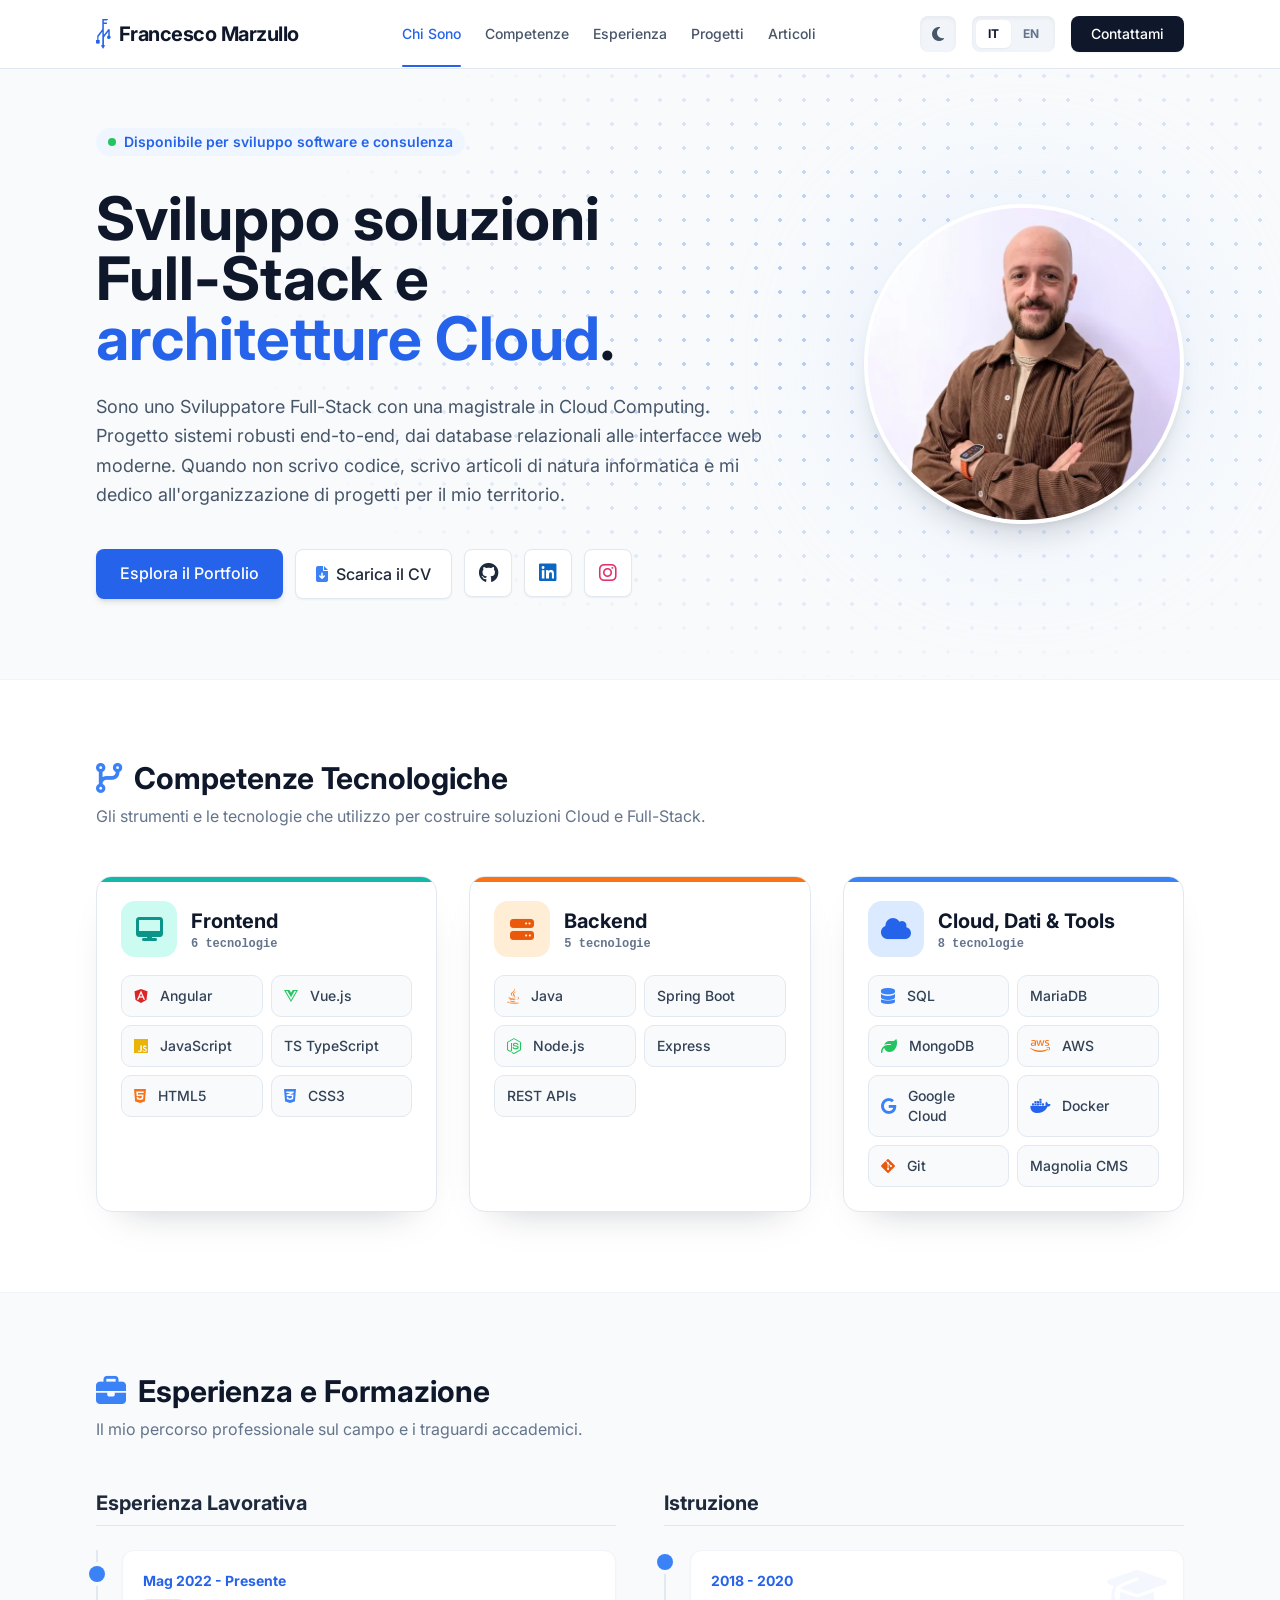
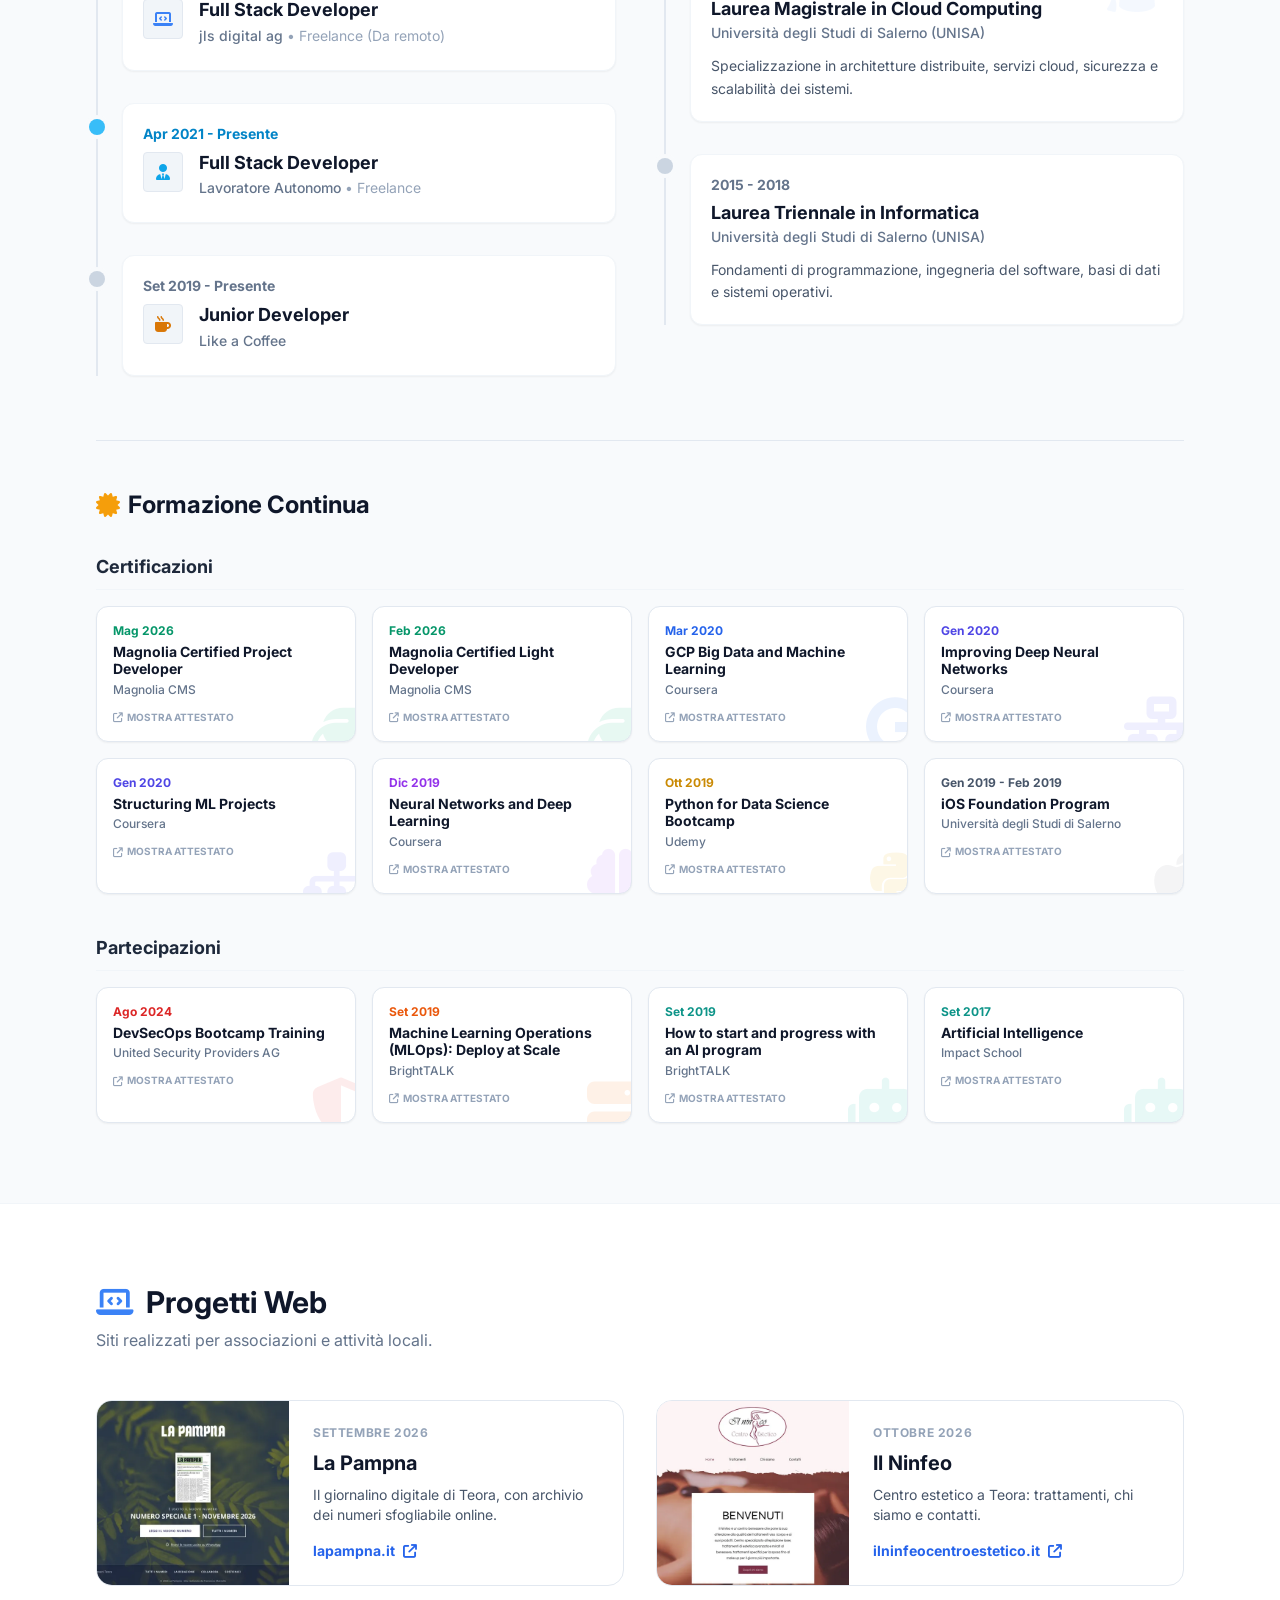
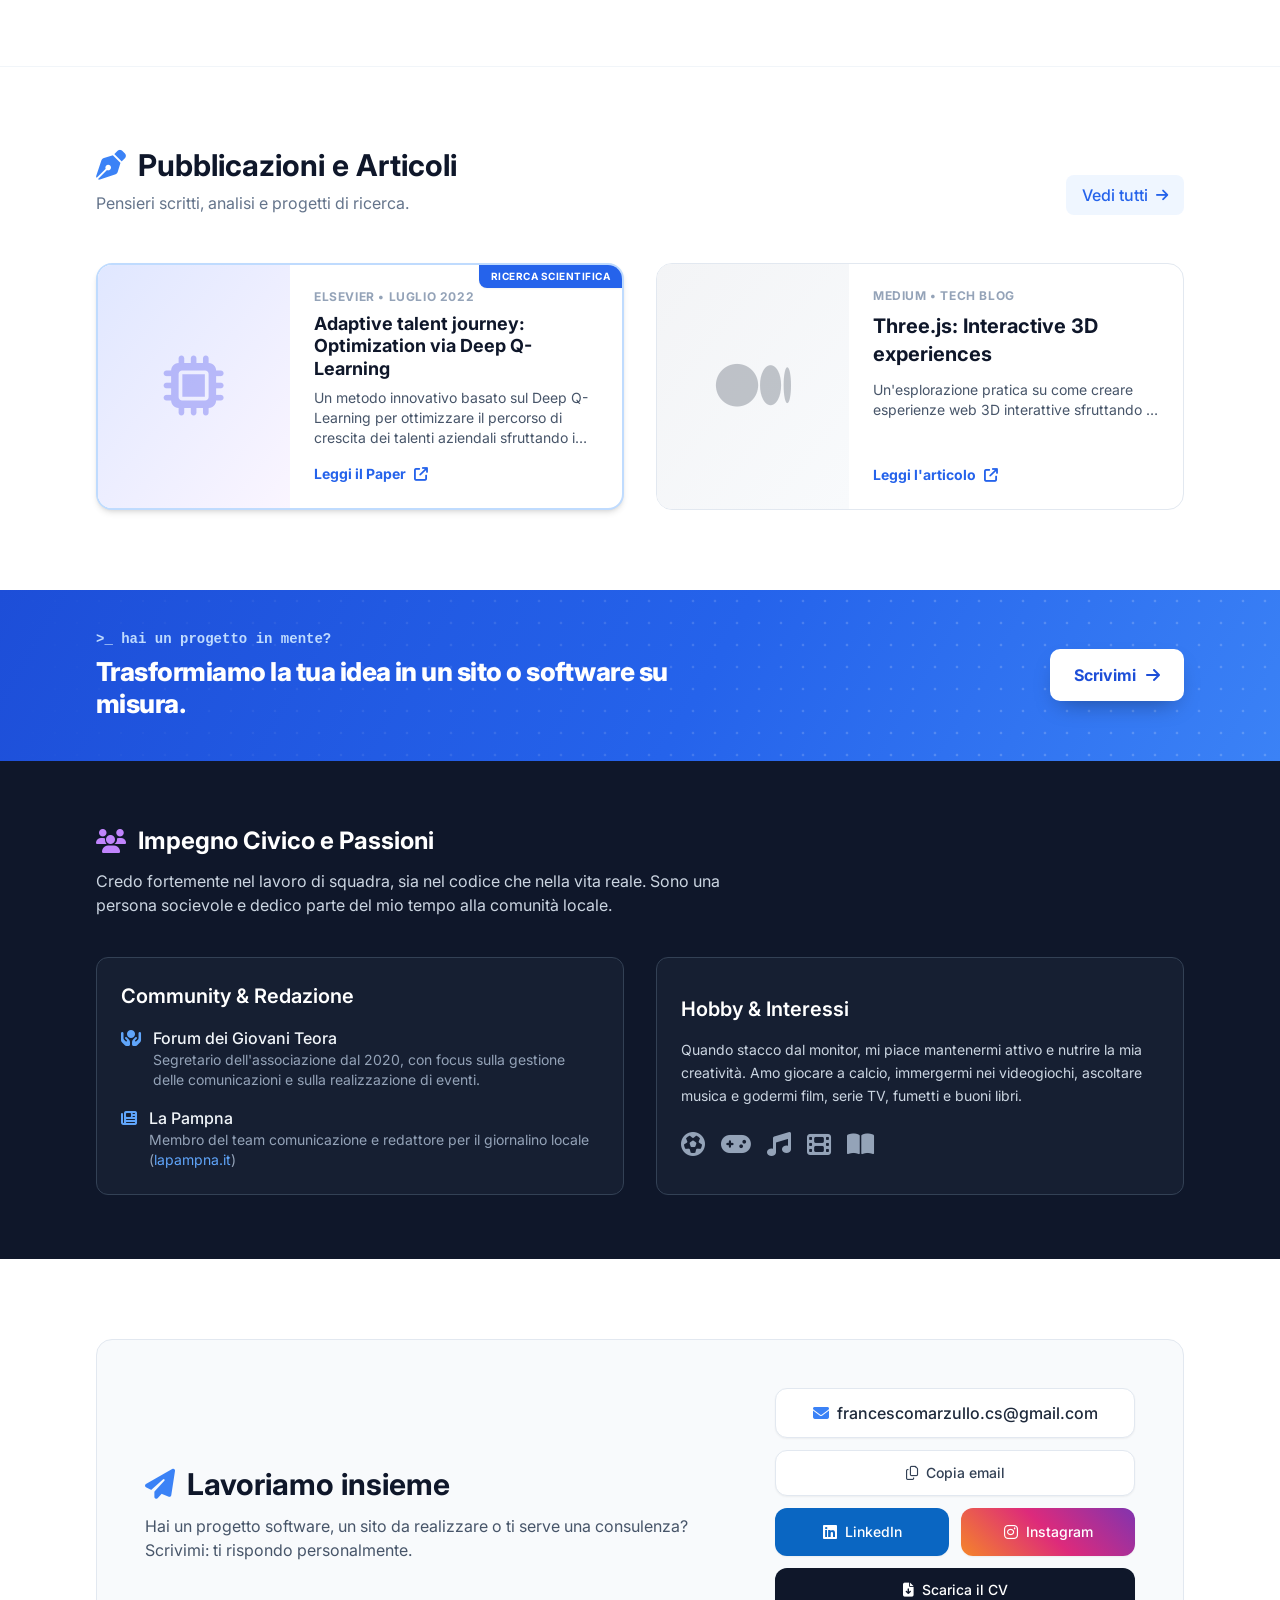
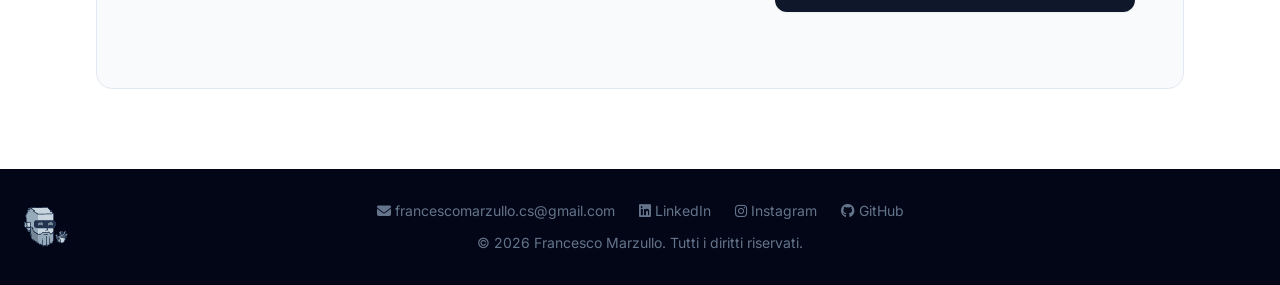
==== commit 5c54c57c: "Footer: ritocco posizione del piccolo ospite - Computer: centrato in verticale nel footer, fumetto a" ====
--- a/index.html
+++ b/index.html
@@ -35,7 +35,7 @@
     <link rel="preconnect" href="https://fonts.googleapis.com">
     <link rel="preconnect" href="https://fonts.gstatic.com" crossorigin>
     <link href="https://fonts.googleapis.com/css2?family=Inter:wght@300;400;500;600;700&display=swap" rel="stylesheet">
-    <link rel="stylesheet" href="./assets/css/style.css?v=11">
+    <link rel="stylesheet" href="./assets/css/style.css?v=12">
 
 </head>
 <body class="text-slate-800 antialiased bg-slate-50 dark:bg-slate-950 dark:text-slate-100">
--- a/assets/css/style.css
+++ b/assets/css/style.css
@@ -1 +1 @@
-*,:after,:before{--tw-border-spacing-x:0;--tw-border-spacing-y:0;--tw-translate-x:0;--tw-translate-y:0;--tw-rotate:0;--tw-skew-x:0;--tw-skew-y:0;--tw-scale-x:1;--tw-scale-y:1;--tw-pan-x: ;--tw-pan-y: ;--tw-pinch-zoom: ;--tw-scroll-snap-strictness:proximity;--tw-gradient-from-position: ;--tw-gradient-via-position: ;--tw-gradient-to-position: ;--tw-ordinal: ;--tw-slashed-zero: ;--tw-numeric-figure: ;--tw-numeric-spacing: ;--tw-numeric-fraction: ;--tw-ring-inset: ;--tw-ring-offset-width:0px;--tw-ring-offset-color:#fff;--tw-ring-color:rgba(59,130,246,.5);--tw-ring-offset-shadow:0 0 #0000;--tw-ring-shadow:0 0 #0000;--tw-shadow:0 0 #0000;--tw-shadow-colored:0 0 #0000;--tw-blur: ;--tw-brightness: ;--tw-contrast: ;--tw-grayscale: ;--tw-hue-rotate: ;--tw-invert: ;--tw-saturate: ;--tw-sepia: ;--tw-drop-shadow: ;--tw-backdrop-blur: ;--tw-backdrop-brightness: ;--tw-backdrop-contrast: ;--tw-backdrop-grayscale: ;--tw-backdrop-hue-rotate: ;--tw-backdrop-invert: ;--tw-backdrop-opacity: ;--tw-backdrop-saturate: ;--tw-backdrop-sepia: ;--tw-contain-size: ;--tw-contain-layout: ;--tw-contain-paint: ;--tw-contain-style: }::backdrop{--tw-border-spacing-x:0;--tw-border-spacing-y:0;--tw-translate-x:0;--tw-translate-y:0;--tw-rotate:0;--tw-skew-x:0;--tw-skew-y:0;--tw-scale-x:1;--tw-scale-y:1;--tw-pan-x: ;--tw-pan-y: ;--tw-pinch-zoom: ;--tw-scroll-snap-strictness:proximity;--tw-gradient-from-position: ;--tw-gradient-via-position: ;--tw-gradient-to-position: ;--tw-ordinal: ;--tw-slashed-zero: ;--tw-numeric-figure: ;--tw-numeric-spacing: ;--tw-numeric-fraction: ;--tw-ring-inset: ;--tw-ring-offset-width:0px;--tw-ring-offset-color:#fff;--tw-ring-color:rgba(59,130,246,.5);--tw-ring-offset-shadow:0 0 #0000;--tw-ring-shadow:0 0 #0000;--tw-shadow:0 0 #0000;--tw-shadow-colored:0 0 #0000;--tw-blur: ;--tw-brightness: ;--tw-contrast: ;--tw-grayscale: ;--tw-hue-rotate: ;--tw-invert: ;--tw-saturate: ;--tw-sepia: ;--tw-drop-shadow: ;--tw-backdrop-blur: ;--tw-backdrop-brightness: ;--tw-backdrop-contrast: ;--tw-backdrop-grayscale: ;--tw-backdrop-hue-rotate: ;--tw-backdrop-invert: ;--tw-backdrop-opacity: ;--tw-backdrop-saturate: ;--tw-backdrop-sepia: ;--tw-contain-size: ;--tw-contain-layout: ;--tw-contain-paint: ;--tw-contain-style: }/*! tailwindcss v3.4.17 | MIT License | https://tailwindcss.com*/*,:after,:before{box-sizing:border-box;border:0 solid #e5e7eb}:after,:before{--tw-content:""}:host,html{line-height:1.5;-webkit-text-size-adjust:100%;-moz-tab-size:4;-o-tab-size:4;tab-size:4;font-family:Inter,sans-serif;font-feature-settings:normal;font-variation-settings:normal;-webkit-tap-highlight-color:transparent}body{margin:0;line-height:inherit}hr{height:0;color:inherit;border-top-width:1px}abbr:where([title]){-webkit-text-decoration:underline dotted;text-decoration:underline dotted}h1,h2,h3,h4,h5,h6{font-size:inherit;font-weight:inherit}a{color:inherit;text-decoration:inherit}b,strong{font-weight:bolder}code,kbd,pre,samp{font-family:ui-monospace,SFMono-Regular,Menlo,Monaco,Consolas,Liberation Mono,Courier New,monospace;font-feature-settings:normal;font-variation-settings:normal;font-size:1em}small{font-size:80%}sub,sup{font-size:75%;line-height:0;position:relative;vertical-align:baseline}sub{bottom:-.25em}sup{top:-.5em}table{text-indent:0;border-color:inherit;border-collapse:collapse}button,input,optgroup,select,textarea{font-family:inherit;font-feature-settings:inherit;font-variation-settings:inherit;font-size:100%;font-weight:inherit;line-height:inherit;letter-spacing:inherit;color:inherit;margin:0;padding:0}button,select{text-transform:none}button,input:where([type=button]),input:where([type=reset]),input:where([type=submit]){-webkit-appearance:button;background-color:transparent;background-image:none}:-moz-focusring{outline:auto}:-moz-ui-invalid{box-shadow:none}progress{vertical-align:baseline}::-webkit-inner-spin-button,::-webkit-outer-spin-button{height:auto}[type=search]{-webkit-appearance:textfield;outline-offset:-2px}::-webkit-search-decoration{-webkit-appearance:none}::-webkit-file-upload-button{-webkit-appearance:button;font:inherit}summary{display:list-item}blockquote,dd,dl,figure,h1,h2,h3,h4,h5,h6,hr,p,pre{margin:0}fieldset{margin:0}fieldset,legend{padding:0}menu,ol,ul{list-style:none;margin:0;padding:0}dialog{padding:0}textarea{resize:vertical}input::-moz-placeholder,textarea::-moz-placeholder{opacity:1;color:#9ca3af}input::placeholder,textarea::placeholder{opacity:1;color:#9ca3af}[role=button],button{cursor:pointer}:disabled{cursor:default}audio,canvas,embed,iframe,img,object,svg,video{display:block;vertical-align:middle}img,video{max-width:100%;height:auto}[hidden]:where(:not([hidden=until-found])){display:none}.fixed{position:fixed}.absolute{position:absolute}.relative{position:relative}.inset-0{inset:0}.-bottom-4{bottom:-1rem}.-left-\[33px\]{left:-33px}.-right-4{right:-1rem}.left-0{left:0}.right-0{right:0}.top-0{top:0}.top-1{top:.25rem}.top-4{top:1rem}.top-full{top:100%}.z-10{z-index:10}.z-40{z-index:40}.z-50{z-index:50}.z-\[100\]{z-index:100}.order-first{order:-9999}.mx-auto{margin-left:auto;margin-right:auto}.mb-1{margin-bottom:.25rem}.mb-10{margin-bottom:2.5rem}.mb-12{margin-bottom:3rem}.mb-2{margin-bottom:.5rem}.mb-3{margin-bottom:.75rem}.mb-4{margin-bottom:1rem}.mb-6{margin-bottom:1.5rem}.mb-8{margin-bottom:2rem}.mr-1{margin-right:.25rem}.mr-2{margin-right:.5rem}.mt-1{margin-top:.25rem}.mt-16{margin-top:4rem}.mt-2{margin-top:.5rem}.mt-3{margin-top:.75rem}.mt-4{margin-top:1rem}.mt-auto{margin-top:auto}.line-clamp-2{-webkit-line-clamp:2}.line-clamp-2,.line-clamp-3{overflow:hidden;display:-webkit-box;-webkit-box-orient:vertical}.line-clamp-3{-webkit-line-clamp:3}.block{display:block}.flex{display:flex}.inline-flex{display:inline-flex}.grid{display:grid}.hidden{display:none}.h-10{height:2.5rem}.h-12{height:3rem}.h-2{height:.5rem}.h-28{height:7rem}.h-4{height:1rem}.h-48{height:12rem}.h-8{height:2rem}.h-9{height:2.25rem}.h-\[60vh\]{height:60vh}.h-full{height:100%}.max-h-\[90vh\]{max-height:90vh}.max-h-full{max-height:100%}.min-h-\[50vh\]{min-height:50vh}.min-h-screen{min-height:100vh}.w-10{width:2.5rem}.w-12{width:3rem}.w-2{width:.5rem}.w-28{width:7rem}.w-4{width:1rem}.w-8{width:2rem}.w-9{width:2.25rem}.w-full{width:100%}.min-w-0{min-width:0}.max-w-2xl{max-width:42rem}.max-w-4xl{max-width:56rem}.max-w-6xl{max-width:72rem}.max-w-full{max-width:100%}.max-w-xl{max-width:36rem}.flex-1{flex:1 1 0%}.shrink-0{flex-shrink:0}.flex-grow{flex-grow:1}.rotate-180{--tw-rotate:180deg}.rotate-180,.transform{transform:translate(var(--tw-translate-x),var(--tw-translate-y)) rotate(var(--tw-rotate)) skewX(var(--tw-skew-x)) skewY(var(--tw-skew-y)) scaleX(var(--tw-scale-x)) scaleY(var(--tw-scale-y))}@keyframes pulse{50%{opacity:.5}}.animate-pulse{animation:pulse 2s cubic-bezier(.4,0,.6,1) infinite}.cursor-pointer{cursor:pointer}.resize{resize:both}.grid-cols-1{grid-template-columns:repeat(1,minmax(0,1fr))}.flex-col{flex-direction:column}.flex-wrap{flex-wrap:wrap}.items-start{align-items:flex-start}.items-center{align-items:center}.justify-center{justify-content:center}.justify-between{justify-content:space-between}.gap-1{gap:.25rem}.gap-12{gap:3rem}.gap-2{gap:.5rem}.gap-3{gap:.75rem}.gap-4{gap:1rem}.gap-6{gap:1.5rem}.gap-8{gap:2rem}.space-y-12>:not([hidden])~:not([hidden]){--tw-space-y-reverse:0;margin-top:calc(3rem*(1 - var(--tw-space-y-reverse)));margin-bottom:calc(3rem*var(--tw-space-y-reverse))}.space-y-4>:not([hidden])~:not([hidden]){--tw-space-y-reverse:0;margin-top:calc(1rem*(1 - var(--tw-space-y-reverse)));margin-bottom:calc(1rem*var(--tw-space-y-reverse))}.space-y-6>:not([hidden])~:not([hidden]){--tw-space-y-reverse:0;margin-top:calc(1.5rem*(1 - var(--tw-space-y-reverse)));margin-bottom:calc(1.5rem*var(--tw-space-y-reverse))}.space-y-8>:not([hidden])~:not([hidden]){--tw-space-y-reverse:0;margin-top:calc(2rem*(1 - var(--tw-space-y-reverse)));margin-bottom:calc(2rem*var(--tw-space-y-reverse))}.overflow-auto{overflow:auto}.overflow-hidden{overflow:hidden}.scroll-smooth{scroll-behavior:smooth}.whitespace-nowrap{white-space:nowrap}.rounded{border-radius:.25rem}.rounded-2xl{border-radius:1rem}.rounded-full{border-radius:9999px}.rounded-lg{border-radius:.5rem}.rounded-md{border-radius:.375rem}.rounded-xl{border-radius:.75rem}.rounded-bl-lg{border-bottom-left-radius:.5rem}.border{border-width:1px}.border-2{border-width:2px}.border-\[3px\]{border-width:3px}.border-y{border-top-width:1px}.border-b,.border-y{border-bottom-width:1px}.border-l-2{border-left-width:2px}.border-t{border-top-width:1px}.border-primary-200{--tw-border-opacity:1;border-color:rgb(191 219 254/var(--tw-border-opacity,1))}.border-slate-100{--tw-border-opacity:1;border-color:rgb(241 245 249/var(--tw-border-opacity,1))}.border-slate-200{--tw-border-opacity:1;border-color:rgb(226 232 240/var(--tw-border-opacity,1))}.border-slate-700{--tw-border-opacity:1;border-color:rgb(51 65 85/var(--tw-border-opacity,1))}.border-white{--tw-border-opacity:1;border-color:rgb(255 255 255/var(--tw-border-opacity,1))}.bg-\[\#0a66c2\]{--tw-bg-opacity:1;background-color:rgb(10 102 194/var(--tw-bg-opacity,1))}.bg-blue-100{--tw-bg-opacity:1;background-color:rgb(219 234 254/var(--tw-bg-opacity,1))}.bg-blue-500{--tw-bg-opacity:1;background-color:rgb(59 130 246/var(--tw-bg-opacity,1))}.bg-green-500{--tw-bg-opacity:1;background-color:rgb(34 197 94/var(--tw-bg-opacity,1))}.bg-orange-100{--tw-bg-opacity:1;background-color:rgb(255 237 213/var(--tw-bg-opacity,1))}.bg-primary-100{--tw-bg-opacity:1;background-color:rgb(219 234 254/var(--tw-bg-opacity,1))}.bg-primary-50{--tw-bg-opacity:1;background-color:rgb(239 246 255/var(--tw-bg-opacity,1))}.bg-primary-500{--tw-bg-opacity:1;background-color:rgb(59 130 246/var(--tw-bg-opacity,1))}.bg-primary-600{--tw-bg-opacity:1;background-color:rgb(37 99 235/var(--tw-bg-opacity,1))}.bg-sky-400{--tw-bg-opacity:1;background-color:rgb(56 189 248/var(--tw-bg-opacity,1))}.bg-slate-100{--tw-bg-opacity:1;background-color:rgb(241 245 249/var(--tw-bg-opacity,1))}.bg-slate-300{--tw-bg-opacity:1;background-color:rgb(203 213 225/var(--tw-bg-opacity,1))}.bg-slate-50{--tw-bg-opacity:1;background-color:rgb(248 250 252/var(--tw-bg-opacity,1))}.bg-slate-800\/50{background-color:rgba(30,41,59,.5)}.bg-slate-900{--tw-bg-opacity:1;background-color:rgb(15 23 42/var(--tw-bg-opacity,1))}.bg-slate-900\/80{background-color:rgba(15,23,42,.8)}.bg-slate-950{--tw-bg-opacity:1;background-color:rgb(2 6 23/var(--tw-bg-opacity,1))}.bg-teal-100{--tw-bg-opacity:1;background-color:rgb(204 251 241/var(--tw-bg-opacity,1))}.bg-white{--tw-bg-opacity:1;background-color:rgb(255 255 255/var(--tw-bg-opacity,1))}.bg-white\/90{background-color:hsla(0,0%,100%,.9)}.bg-gradient-to-br{background-image:linear-gradient(to bottom right,var(--tw-gradient-stops))}.from-gray-100{--tw-gradient-from:#f3f4f6 var(--tw-gradient-from-position);--tw-gradient-to:rgba(243,244,246,0) var(--tw-gradient-to-position);--tw-gradient-stops:var(--tw-gradient-from),var(--tw-gradient-to)}.from-indigo-100{--tw-gradient-from:#e0e7ff var(--tw-gradient-from-position);--tw-gradient-to:rgba(224,231,255,0) var(--tw-gradient-to-position);--tw-gradient-stops:var(--tw-gradient-from),var(--tw-gradient-to)}.to-purple-50{--tw-gradient-to:#faf5ff var(--tw-gradient-to-position)}.to-slate-50{--tw-gradient-to:#f8fafc var(--tw-gradient-to-position)}.object-contain{-o-object-fit:contain;object-fit:contain}.object-cover{-o-object-fit:cover;object-fit:cover}.object-center{-o-object-position:center;object-position:center}.object-top{-o-object-position:top;object-position:top}.p-1{padding:.25rem}.p-4{padding:1rem}.p-5{padding:1.25rem}.p-6{padding:1.5rem}.px-3{padding-left:.75rem;padding-right:.75rem}.px-4{padding-left:1rem;padding-right:1rem}.px-5{padding-left:1.25rem;padding-right:1.25rem}.px-6{padding-left:1.5rem;padding-right:1.5rem}.py-1{padding-top:.25rem;padding-bottom:.25rem}.py-1\.5{padding-top:.375rem;padding-bottom:.375rem}.py-16{padding-top:4rem;padding-bottom:4rem}.py-2{padding-top:.5rem;padding-bottom:.5rem}.py-2\.5{padding-top:.625rem;padding-bottom:.625rem}.py-20{padding-top:5rem;padding-bottom:5rem}.py-3{padding-top:.75rem;padding-bottom:.75rem}.py-4{padding-top:1rem;padding-bottom:1rem}.py-8{padding-top:2rem;padding-bottom:2rem}.pb-2{padding-bottom:.5rem}.pb-20{padding-bottom:5rem}.pb-8{padding-bottom:2rem}.pl-6{padding-left:1.5rem}.pt-12{padding-top:3rem}.pt-24{padding-top:6rem}.pt-32{padding-top:8rem}.pt-4{padding-top:1rem}.text-center{text-align:center}.text-2xl{font-size:1.5rem;line-height:2rem}.text-3xl{font-size:1.875rem;line-height:2.25rem}.text-4xl{font-size:2.25rem;line-height:2.5rem}.text-5xl{font-size:3rem;line-height:1}.text-6xl{font-size:3.75rem;line-height:1}.text-\[10px\]{font-size:10px}.text-\[13px\]{font-size:13px}.text-\[2rem\]{font-size:2rem}.text-base{font-size:1rem;line-height:1.5rem}.text-lg{font-size:1.125rem;line-height:1.75rem}.text-sm{font-size:.875rem;line-height:1.25rem}.text-xl{font-size:1.25rem;line-height:1.75rem}.text-xs{font-size:.75rem;line-height:1rem}.font-bold{font-weight:700}.font-medium{font-weight:500}.font-normal{font-weight:400}.font-semibold{font-weight:600}.uppercase{text-transform:uppercase}.italic{font-style:italic}.leading-relaxed{line-height:1.625}.leading-tight{line-height:1.25}.tracking-tight{letter-spacing:-.025em}.tracking-wider{letter-spacing:.05em}.text-\[\#0a66c2\]{--tw-text-opacity:1;color:rgb(10 102 194/var(--tw-text-opacity,1))}.text-amber-500{--tw-text-opacity:1;color:rgb(245 158 11/var(--tw-text-opacity,1))}.text-amber-600{--tw-text-opacity:1;color:rgb(217 119 6/var(--tw-text-opacity,1))}.text-blue-500{--tw-text-opacity:1;color:rgb(59 130 246/var(--tw-text-opacity,1))}.text-blue-500\/10{color:rgba(59,130,246,.1)}.text-blue-600{--tw-text-opacity:1;color:rgb(37 99 235/var(--tw-text-opacity,1))}.text-emerald-500\/10{color:rgba(16,185,129,.1)}.text-emerald-600{--tw-text-opacity:1;color:rgb(5 150 105/var(--tw-text-opacity,1))}.text-gray-500\/40{color:hsla(220,9%,46%,.4)}.text-green-500{--tw-text-opacity:1;color:rgb(34 197 94/var(--tw-text-opacity,1))}.text-green-600{--tw-text-opacity:1;color:rgb(22 163 74/var(--tw-text-opacity,1))}.text-indigo-500\/10{color:rgba(99,102,241,.1)}.text-indigo-500\/40{color:rgba(99,102,241,.4)}.text-indigo-600{--tw-text-opacity:1;color:rgb(79 70 229/var(--tw-text-opacity,1))}.text-orange-500{--tw-text-opacity:1;color:rgb(249 115 22/var(--tw-text-opacity,1))}.text-orange-500\/10{color:rgba(249,115,22,.1)}.text-orange-600{--tw-text-opacity:1;color:rgb(234 88 12/var(--tw-text-opacity,1))}.text-primary-400{--tw-text-opacity:1;color:rgb(96 165 250/var(--tw-text-opacity,1))}.text-primary-500{--tw-text-opacity:1;color:rgb(59 130 246/var(--tw-text-opacity,1))}.text-primary-600{--tw-text-opacity:1;color:rgb(37 99 235/var(--tw-text-opacity,1))}.text-purple-400{--tw-text-opacity:1;color:rgb(192 132 252/var(--tw-text-opacity,1))}.text-purple-500\/10{color:rgba(168,85,247,.1)}.text-purple-600{--tw-text-opacity:1;color:rgb(147 51 234/var(--tw-text-opacity,1))}.text-red-500\/10{color:rgba(239,68,68,.1)}.text-red-600{--tw-text-opacity:1;color:rgb(220 38 38/var(--tw-text-opacity,1))}.text-sky-500{--tw-text-opacity:1;color:rgb(14 165 233/var(--tw-text-opacity,1))}.text-sky-600{--tw-text-opacity:1;color:rgb(2 132 199/var(--tw-text-opacity,1))}.text-slate-100{--tw-text-opacity:1;color:rgb(241 245 249/var(--tw-text-opacity,1))}.text-slate-300{--tw-text-opacity:1;color:rgb(203 213 225/var(--tw-text-opacity,1))}.text-slate-400{--tw-text-opacity:1;color:rgb(148 163 184/var(--tw-text-opacity,1))}.text-slate-500{--tw-text-opacity:1;color:rgb(100 116 139/var(--tw-text-opacity,1))}.text-slate-600{--tw-text-opacity:1;color:rgb(71 85 105/var(--tw-text-opacity,1))}.text-slate-700{--tw-text-opacity:1;color:rgb(51 65 85/var(--tw-text-opacity,1))}.text-slate-800{--tw-text-opacity:1;color:rgb(30 41 59/var(--tw-text-opacity,1))}.text-slate-800\/5{color:rgba(30,41,59,.05)}.text-slate-900{--tw-text-opacity:1;color:rgb(15 23 42/var(--tw-text-opacity,1))}.text-teal-500\/10{color:rgba(20,184,166,.1)}.text-teal-600{--tw-text-opacity:1;color:rgb(13 148 136/var(--tw-text-opacity,1))}.text-white{--tw-text-opacity:1;color:rgb(255 255 255/var(--tw-text-opacity,1))}.text-yellow-500{--tw-text-opacity:1;color:rgb(234 179 8/var(--tw-text-opacity,1))}.text-yellow-500\/10{color:rgba(234,179,8,.1)}.text-yellow-600{--tw-text-opacity:1;color:rgb(202 138 4/var(--tw-text-opacity,1))}.antialiased{-webkit-font-smoothing:antialiased;-moz-osx-font-smoothing:grayscale}.opacity-5{opacity:.05}.opacity-60{opacity:.6}.shadow-2xl{--tw-shadow:0 25px 50px -12px rgba(0,0,0,.25);--tw-shadow-colored:0 25px 50px -12px var(--tw-shadow-color)}.shadow-2xl,.shadow-inner{box-shadow:var(--tw-ring-offset-shadow,0 0 #0000),var(--tw-ring-shadow,0 0 #0000),var(--tw-shadow)}.shadow-inner{--tw-shadow:inset 0 2px 4px 0 rgba(0,0,0,.05);--tw-shadow-colored:inset 0 2px 4px 0 var(--tw-shadow-color)}.shadow-lg{--tw-shadow:0 10px 15px -3px rgba(0,0,0,.1),0 4px 6px -4px rgba(0,0,0,.1);--tw-shadow-colored:0 10px 15px -3px var(--tw-shadow-color),0 4px 6px -4px var(--tw-shadow-color)}.shadow-lg,.shadow-md{box-shadow:var(--tw-ring-offset-shadow,0 0 #0000),var(--tw-ring-shadow,0 0 #0000),var(--tw-shadow)}.shadow-md{--tw-shadow:0 4px 6px -1px rgba(0,0,0,.1),0 2px 4px -2px rgba(0,0,0,.1);--tw-shadow-colored:0 4px 6px -1px var(--tw-shadow-color),0 2px 4px -2px var(--tw-shadow-color)}.shadow-sm{--tw-shadow:0 1px 2px 0 rgba(0,0,0,.05);--tw-shadow-colored:0 1px 2px 0 var(--tw-shadow-color)}.shadow-sm,.shadow-xl{box-shadow:var(--tw-ring-offset-shadow,0 0 #0000),var(--tw-ring-shadow,0 0 #0000),var(--tw-shadow)}.shadow-xl{--tw-shadow:0 20px 25px -5px rgba(0,0,0,.1),0 8px 10px -6px rgba(0,0,0,.1);--tw-shadow-colored:0 20px 25px -5px var(--tw-shadow-color),0 8px 10px -6px var(--tw-shadow-color)}.ring-4{--tw-ring-offset-shadow:var(--tw-ring-inset) 0 0 0 var(--tw-ring-offset-width) var(--tw-ring-offset-color);--tw-ring-shadow:var(--tw-ring-inset) 0 0 0 calc(4px + var(--tw-ring-offset-width)) var(--tw-ring-color);box-shadow:var(--tw-ring-offset-shadow),var(--tw-ring-shadow),var(--tw-shadow,0 0 #0000)}.ring-slate-50{--tw-ring-opacity:1;--tw-ring-color:rgb(248 250 252/var(--tw-ring-opacity,1))}.blur{--tw-blur:blur(8px)}.blur,.blur-3xl{filter:var(--tw-blur) var(--tw-brightness) var(--tw-contrast) var(--tw-grayscale) var(--tw-hue-rotate) var(--tw-invert) var(--tw-saturate) var(--tw-sepia) var(--tw-drop-shadow)}.blur-3xl{--tw-blur:blur(64px)}.filter{filter:var(--tw-blur) var(--tw-brightness) var(--tw-contrast) var(--tw-grayscale) var(--tw-hue-rotate) var(--tw-invert) var(--tw-saturate) var(--tw-sepia) var(--tw-drop-shadow)}.backdrop-blur-md{--tw-backdrop-blur:blur(12px)}.backdrop-blur-md,.backdrop-blur-sm{-webkit-backdrop-filter:var(--tw-backdrop-blur) var(--tw-backdrop-brightness) var(--tw-backdrop-contrast) var(--tw-backdrop-grayscale) var(--tw-backdrop-hue-rotate) var(--tw-backdrop-invert) var(--tw-backdrop-opacity) var(--tw-backdrop-saturate) var(--tw-backdrop-sepia);backdrop-filter:var(--tw-backdrop-blur) var(--tw-backdrop-brightness) var(--tw-backdrop-contrast) var(--tw-backdrop-grayscale) var(--tw-backdrop-hue-rotate) var(--tw-backdrop-invert) var(--tw-backdrop-opacity) var(--tw-backdrop-saturate) var(--tw-backdrop-sepia)}.backdrop-blur-sm{--tw-backdrop-blur:blur(4px)}.transition-all{transition-property:all;transition-timing-function:cubic-bezier(.4,0,.2,1);transition-duration:.15s}.transition-colors{transition-property:color,background-color,border-color,text-decoration-color,fill,stroke;transition-timing-function:cubic-bezier(.4,0,.2,1);transition-duration:.15s}.transition-opacity{transition-property:opacity;transition-timing-function:cubic-bezier(.4,0,.2,1);transition-duration:.15s}.transition-shadow{transition-property:box-shadow;transition-timing-function:cubic-bezier(.4,0,.2,1);transition-duration:.15s}.transition-transform{transition-property:transform;transition-timing-function:cubic-bezier(.4,0,.2,1);transition-duration:.15s}.duration-500{transition-duration:.5s}.card-hover{transition:transform .2s ease-in-out,box-shadow .2s ease-in-out}.card-hover:hover{transform:translateY(-5px);box-shadow:0 10px 25px -5px rgba(0,0,0,.1),0 8px 10px -6px rgba(0,0,0,.1)}.cert-tab{white-space:nowrap}@media (max-width:359px){.cert-tab{padding-left:.5rem;padding-right:.5rem}}.cert-tab[aria-selected=true]{background:#fff;color:#0f172a;box-shadow:0 1px 2px rgba(15,23,42,.08)}.nav-link.is-active{color:#2563eb}@media (min-width:768px){.nav-desktop .nav-link{position:relative}.nav-desktop .nav-link.is-active:after{content:"";position:absolute;left:0;right:0;bottom:-23px;height:2px;border-radius:9999px;background:#2563eb}}.back-to-top{right:max(1.25rem,env(safe-area-inset-right));bottom:max(1.25rem,env(safe-area-inset-bottom));opacity:0;visibility:hidden;transform:translateY(8px)}.back-to-top.is-visible{opacity:1;visibility:visible;transform:none}@media (prefers-reduced-motion:reduce){html{scroll-behavior:auto}.back-to-top,.card-hover{transition:none}}.dark{color-scheme:dark}.dark .cert-tab[aria-selected=true]{background:#0f172a;color:#fff;box-shadow:none}.dark .nav-link.is-active{color:#60a5fa}.dark .nav-desktop .nav-link.is-active:after{background:#60a5fa}@media (max-width:767px){.cert-mobile-hidden{display:none!important}}.cv-short{display:none}@media (max-width:389px){.cv-btn{padding-left:.75rem;padding-right:.75rem}}@media (max-width:373px){.cv-full{display:none}.cv-short{display:inline}}.hero-head-photo{display:none}@media (max-width:767px){.hero-photo-desktop{display:none}#about>div:first-child{width:100%}#about{padding-bottom:2rem}#about>div:first-child>p{font-size:1rem;line-height:1.65}#blog,#contact,#experience,#projects,#skills{padding-top:3.5rem;padding-bottom:3.5rem}section.bg-slate-900{padding-top:3rem;padding-bottom:3rem}.hero-badge{white-space:nowrap;font-size:clamp(.625rem,3.1vw,.875rem);padding-left:.75rem;padding-right:.75rem}.hero-head{display:grid;grid-template-columns:minmax(0,1fr) min(38vw,160px);gap:14px;align-items:center}.hero-head h1{font-size:clamp(1.25rem,6.8vw,2rem);line-height:1.1;text-wrap:balance}.hero-head h1>span{display:inline}.hero-head-photo{display:block;position:relative;width:min(38vw,160px);aspect-ratio:1/1}.hero-head-photo:before{content:"";position:absolute;inset:0;border-radius:9999px;background:#dbeafe;filter:blur(28px);opacity:.7}.hero-head-photo img{position:relative;width:100%;height:100%;-o-object-fit:cover;object-fit:cover;border-radius:9999px;border:3px solid #fff;box-shadow:0 14px 30px -12px rgba(37,99,235,.5)}.dark .hero-head-photo:before{background:#1e3a8a;opacity:.5}.dark .hero-head-photo img{border-color:#1e293b}}.js-reveal .rv{opacity:0;transform:translateY(24px)}.js-reveal .rv.rv-in{opacity:1;transform:none;transition:opacity .7s ease,transform .7s ease}@media (prefers-reduced-motion:reduce){.js-reveal .rv{opacity:1;transform:none}}.cta-band{position:relative;overflow:hidden;color:#fff;background:linear-gradient(120deg,#1d4ed8,#2563eb 55%,#3b82f6)}.cta-band:after{content:"";position:absolute;inset:0;background-image:radial-gradient(hsla(0,0%,100%,.18) 1.5px,transparent 1.6px);background-size:22px 22px;-webkit-mask-image:linear-gradient(90deg,transparent,#000 70%);mask-image:linear-gradient(90deg,transparent,#000 70%);pointer-events:none}.cta-band .cta-in{position:relative;z-index:1;max-width:72rem;margin:0 auto;padding:40px 32px;display:flex;align-items:center;justify-content:space-between;gap:24px}.cta-band .cta-k{margin:0 0 6px;font:600 14px/1.4 ui-monospace,SFMono-Regular,Menlo,monospace;color:#bfdbfe}.cta-band .cta-t{margin:0;max-width:620px;font-size:26px;font-weight:800;line-height:1.25;letter-spacing:-.02em}.cta-band .cta-b{flex:none;display:inline-flex;align-items:center;gap:10px;padding:14px 24px;border-radius:10px;background:#fff;color:#1d4ed8;font-weight:700;box-shadow:0 10px 24px -10px rgba(0,0,0,.4);transition:transform .15s ease,box-shadow .15s ease}.cta-band .cta-b:hover{transform:translateY(-1px);box-shadow:0 14px 28px -10px rgba(0,0,0,.45)}@media (max-width:767px){.cta-band .cta-in{flex-direction:column;align-items:flex-start;padding:32px 16px}.cta-band .cta-t{font-size:22px}.cta-band .cta-b{width:100%;justify-content:center}}.sk-card{position:relative;overflow:hidden;background:#fff!important;border-color:#e2e8f0!important;box-shadow:0 18px 40px -28px rgba(15,23,42,.35)}.dark .sk-card{background:#0f172a!important;border-color:#1e293b!important}.sk-card:before{content:"";position:absolute;inset:0 0 auto;height:5px;background:#3b82f6}.sk-card:first-child:before{background:#14b8a6}.sk-card:nth-child(2):before{background:#f97316}.sk-head{display:flex;align-items:center;gap:14px;margin-bottom:18px}.sk-head>div:first-child{width:56px!important;height:56px!important;border-radius:14px!important;flex:none}.sk-count{display:block;margin-top:2px;font:600 12px ui-monospace,SFMono-Regular,Menlo,monospace;color:#64748b}.dark .sk-count{color:#94a3b8}.sk-chips{display:grid!important;grid-template-columns:1fr 1fr;gap:8px!important}.sk-chips>span{display:flex;align-items:center;gap:8px;padding:10px 12px!important;border-radius:10px!important;font-size:14px;background:#f8fafc!important;box-shadow:none!important}.dark .sk-chips>span{background:#1e293b!important}.sk-chips>span i{font-size:16px}#about{position:relative;isolation:isolate}#about:before{content:"";position:absolute;z-index:-1;top:40px;bottom:0;left:50%;width:100vw;transform:translateX(-50%);background-image:radial-gradient(rgba(37,99,235,.32) 1.8px,transparent 1.9px);background-size:24px 24px;-webkit-mask-image:radial-gradient(ellipse 70% 75% at 72% 45%,#000 20%,transparent 75%);mask-image:radial-gradient(ellipse 70% 75% at 72% 45%,#000 20%,transparent 75%);pointer-events:none}.dark #about:before{background-image:radial-gradient(rgba(96,165,250,.3) 1.8px,transparent 1.9px)}@media (max-width:767px){#about:before{top:60px;-webkit-mask-image:radial-gradient(ellipse 90% 45% at 80% 30%,#000 20%,transparent 75%);mask-image:radial-gradient(ellipse 90% 45% at 80% 30%,#000 20%,transparent 75%)}}.site-footer{position:relative;overflow:hidden}@media (max-width:767px){.site-footer{padding-bottom:4.5rem}}.m4-egg{position:absolute;left:24px;bottom:0;display:flex;align-items:flex-end;gap:6px;text-decoration:none}.m4-egg img{width:44px;height:auto;image-rendering:pixelated;transform:translateY(62%);transition:transform .35s cubic-bezier(.34,1.56,.64,1)}.m4-egg-bubble{order:2;margin-bottom:30px;padding:6px 10px;border:2px solid #475569;border-radius:6px;background:#0f172a;color:#e2e8f0;font-size:12px;font-weight:600;white-space:nowrap;opacity:0;transform:translateY(6px);transition:opacity .25s ease,transform .25s ease;pointer-events:none}.m4-egg:focus-visible img,.m4-egg:hover img{transform:translateY(0)}.m4-egg:focus-visible .m4-egg-bubble,.m4-egg:hover .m4-egg-bubble{opacity:1;transform:none}.m4-egg:focus-visible{outline:2px solid #60a5fa;outline-offset:2px}@media (max-width:767px){.m4-egg-bubble{margin-bottom:14px}}.hover\:border-blue-400:hover{--tw-border-opacity:1;border-color:rgb(96 165 250/var(--tw-border-opacity,1))}.hover\:border-emerald-400:hover{--tw-border-opacity:1;border-color:rgb(52 211 153/var(--tw-border-opacity,1))}.hover\:border-indigo-400:hover{--tw-border-opacity:1;border-color:rgb(129 140 248/var(--tw-border-opacity,1))}.hover\:border-orange-400:hover{--tw-border-opacity:1;border-color:rgb(251 146 60/var(--tw-border-opacity,1))}.hover\:border-primary-200:hover{--tw-border-opacity:1;border-color:rgb(191 219 254/var(--tw-border-opacity,1))}.hover\:border-purple-400:hover{--tw-border-opacity:1;border-color:rgb(192 132 252/var(--tw-border-opacity,1))}.hover\:border-red-400:hover{--tw-border-opacity:1;border-color:rgb(248 113 113/var(--tw-border-opacity,1))}.hover\:border-slate-300:hover{--tw-border-opacity:1;border-color:rgb(203 213 225/var(--tw-border-opacity,1))}.hover\:border-slate-800:hover{--tw-border-opacity:1;border-color:rgb(30 41 59/var(--tw-border-opacity,1))}.hover\:border-teal-400:hover{--tw-border-opacity:1;border-color:rgb(45 212 191/var(--tw-border-opacity,1))}.hover\:border-yellow-400:hover{--tw-border-opacity:1;border-color:rgb(250 204 21/var(--tw-border-opacity,1))}.hover\:bg-\[\#004182\]:hover{--tw-bg-opacity:1;background-color:rgb(0 65 130/var(--tw-bg-opacity,1))}.hover\:bg-primary-50:hover{--tw-bg-opacity:1;background-color:rgb(239 246 255/var(--tw-bg-opacity,1))}.hover\:bg-primary-700:hover{--tw-bg-opacity:1;background-color:rgb(29 78 216/var(--tw-bg-opacity,1))}.hover\:bg-slate-100:hover{--tw-bg-opacity:1;background-color:rgb(241 245 249/var(--tw-bg-opacity,1))}.hover\:bg-slate-50:hover{--tw-bg-opacity:1;background-color:rgb(248 250 252/var(--tw-bg-opacity,1))}.hover\:bg-slate-800:hover{--tw-bg-opacity:1;background-color:rgb(30 41 59/var(--tw-bg-opacity,1))}.hover\:text-primary-600:hover{--tw-text-opacity:1;color:rgb(37 99 235/var(--tw-text-opacity,1))}.hover\:text-primary-700:hover{--tw-text-opacity:1;color:rgb(29 78 216/var(--tw-text-opacity,1))}.hover\:text-slate-700:hover{--tw-text-opacity:1;color:rgb(51 65 85/var(--tw-text-opacity,1))}.hover\:text-slate-900:hover{--tw-text-opacity:1;color:rgb(15 23 42/var(--tw-text-opacity,1))}.hover\:text-white:hover{--tw-text-opacity:1;color:rgb(255 255 255/var(--tw-text-opacity,1))}.hover\:underline:hover{text-decoration-line:underline}.hover\:opacity-90:hover{opacity:.9}.hover\:shadow-md:hover{--tw-shadow:0 4px 6px -1px rgba(0,0,0,.1),0 2px 4px -2px rgba(0,0,0,.1);--tw-shadow-colored:0 4px 6px -1px var(--tw-shadow-color),0 2px 4px -2px var(--tw-shadow-color);box-shadow:var(--tw-ring-offset-shadow,0 0 #0000),var(--tw-ring-shadow,0 0 #0000),var(--tw-shadow)}.focus\:outline-none:focus{outline:2px solid transparent;outline-offset:2px}.focus-visible\:ring-2:focus-visible{--tw-ring-offset-shadow:var(--tw-ring-inset) 0 0 0 var(--tw-ring-offset-width) var(--tw-ring-offset-color);--tw-ring-shadow:var(--tw-ring-inset) 0 0 0 calc(2px + var(--tw-ring-offset-width)) var(--tw-ring-color);box-shadow:var(--tw-ring-offset-shadow),var(--tw-ring-shadow),var(--tw-shadow,0 0 #0000)}.focus-visible\:ring-primary-500:focus-visible{--tw-ring-opacity:1;--tw-ring-color:rgb(59 130 246/var(--tw-ring-opacity,1))}.group:hover .group-hover\:scale-105{--tw-scale-x:1.05;--tw-scale-y:1.05}.group:hover .group-hover\:scale-105,.group:hover .group-hover\:scale-110{transform:translate(var(--tw-translate-x),var(--tw-translate-y)) rotate(var(--tw-rotate)) skewX(var(--tw-skew-x)) skewY(var(--tw-skew-y)) scaleX(var(--tw-scale-x)) scaleY(var(--tw-scale-y))}.group:hover .group-hover\:scale-110{--tw-scale-x:1.1;--tw-scale-y:1.1}.group:hover .group-hover\:text-primary-400{--tw-text-opacity:1;color:rgb(96 165 250/var(--tw-text-opacity,1))}.group:hover .group-hover\:text-primary-600{--tw-text-opacity:1;color:rgb(37 99 235/var(--tw-text-opacity,1))}.dark\:inline-block:is(.dark *){display:inline-block}.dark\:hidden:is(.dark *){display:none}.dark\:border-primary-900:is(.dark *){--tw-border-opacity:1;border-color:rgb(30 58 138/var(--tw-border-opacity,1))}.dark\:border-slate-700:is(.dark *){--tw-border-opacity:1;border-color:rgb(51 65 85/var(--tw-border-opacity,1))}.dark\:border-slate-800:is(.dark *){--tw-border-opacity:1;border-color:rgb(30 41 59/var(--tw-border-opacity,1))}.dark\:bg-blue-900\/40:is(.dark *){background-color:rgba(30,58,138,.4)}.dark\:bg-orange-900\/40:is(.dark *){background-color:rgba(124,45,18,.4)}.dark\:bg-primary-900\/40:is(.dark *){background-color:rgba(30,58,138,.4)}.dark\:bg-primary-900\/50:is(.dark *){background-color:rgba(30,58,138,.5)}.dark\:bg-slate-600:is(.dark *){--tw-bg-opacity:1;background-color:rgb(71 85 105/var(--tw-bg-opacity,1))}.dark\:bg-slate-800:is(.dark *){--tw-bg-opacity:1;background-color:rgb(30 41 59/var(--tw-bg-opacity,1))}.dark\:bg-slate-900:is(.dark *){--tw-bg-opacity:1;background-color:rgb(15 23 42/var(--tw-bg-opacity,1))}.dark\:bg-slate-950:is(.dark *){--tw-bg-opacity:1;background-color:rgb(2 6 23/var(--tw-bg-opacity,1))}.dark\:bg-slate-950\/90:is(.dark *){background-color:rgba(2,6,23,.9)}.dark\:bg-teal-900\/40:is(.dark *){background-color:rgba(19,78,74,.4)}.dark\:bg-white:is(.dark *){--tw-bg-opacity:1;background-color:rgb(255 255 255/var(--tw-bg-opacity,1))}.dark\:from-indigo-950:is(.dark *){--tw-gradient-from:#1e1b4b var(--tw-gradient-from-position);--tw-gradient-to:rgba(30,27,75,0) var(--tw-gradient-to-position);--tw-gradient-stops:var(--tw-gradient-from),var(--tw-gradient-to)}.dark\:from-slate-800:is(.dark *){--tw-gradient-from:#1e293b var(--tw-gradient-from-position);--tw-gradient-to:rgba(30,41,59,0) var(--tw-gradient-to-position);--tw-gradient-stops:var(--tw-gradient-from),var(--tw-gradient-to)}.dark\:to-slate-900:is(.dark *){--tw-gradient-to:#0f172a var(--tw-gradient-to-position)}.dark\:text-\[\#70b5f9\]:is(.dark *){--tw-text-opacity:1;color:rgb(112 181 249/var(--tw-text-opacity,1))}.dark\:text-amber-400:is(.dark *){--tw-text-opacity:1;color:rgb(251 191 36/var(--tw-text-opacity,1))}.dark\:text-blue-400:is(.dark *){--tw-text-opacity:1;color:rgb(96 165 250/var(--tw-text-opacity,1))}.dark\:text-emerald-400:is(.dark *){--tw-text-opacity:1;color:rgb(52 211 153/var(--tw-text-opacity,1))}.dark\:text-green-400:is(.dark *){--tw-text-opacity:1;color:rgb(74 222 128/var(--tw-text-opacity,1))}.dark\:text-indigo-400:is(.dark *){--tw-text-opacity:1;color:rgb(129 140 248/var(--tw-text-opacity,1))}.dark\:text-orange-400:is(.dark *){--tw-text-opacity:1;color:rgb(251 146 60/var(--tw-text-opacity,1))}.dark\:text-primary-400:is(.dark *){--tw-text-opacity:1;color:rgb(96 165 250/var(--tw-text-opacity,1))}.dark\:text-purple-400:is(.dark *){--tw-text-opacity:1;color:rgb(192 132 252/var(--tw-text-opacity,1))}.dark\:text-red-400:is(.dark *){--tw-text-opacity:1;color:rgb(248 113 113/var(--tw-text-opacity,1))}.dark\:text-sky-400:is(.dark *){--tw-text-opacity:1;color:rgb(56 189 248/var(--tw-text-opacity,1))}.dark\:text-slate-100:is(.dark *){--tw-text-opacity:1;color:rgb(241 245 249/var(--tw-text-opacity,1))}.dark\:text-slate-200:is(.dark *){--tw-text-opacity:1;color:rgb(226 232 240/var(--tw-text-opacity,1))}.dark\:text-slate-300:is(.dark *){--tw-text-opacity:1;color:rgb(203 213 225/var(--tw-text-opacity,1))}.dark\:text-slate-400:is(.dark *){--tw-text-opacity:1;color:rgb(148 163 184/var(--tw-text-opacity,1))}.dark\:text-slate-900:is(.dark *){--tw-text-opacity:1;color:rgb(15 23 42/var(--tw-text-opacity,1))}.dark\:text-teal-400:is(.dark *){--tw-text-opacity:1;color:rgb(45 212 191/var(--tw-text-opacity,1))}.dark\:text-white:is(.dark *){--tw-text-opacity:1;color:rgb(255 255 255/var(--tw-text-opacity,1))}.dark\:text-white\/5:is(.dark *){color:hsla(0,0%,100%,.05)}.dark\:text-yellow-400:is(.dark *){--tw-text-opacity:1;color:rgb(250 204 21/var(--tw-text-opacity,1))}.dark\:ring-slate-950:is(.dark *){--tw-ring-opacity:1;--tw-ring-color:rgb(2 6 23/var(--tw-ring-opacity,1))}.dark\:hover\:border-primary-700:hover:is(.dark *){--tw-border-opacity:1;border-color:rgb(29 78 216/var(--tw-border-opacity,1))}.dark\:hover\:border-slate-500:hover:is(.dark *){--tw-border-opacity:1;border-color:rgb(100 116 139/var(--tw-border-opacity,1))}.dark\:hover\:bg-slate-200:hover:is(.dark *){--tw-bg-opacity:1;background-color:rgb(226 232 240/var(--tw-bg-opacity,1))}.dark\:hover\:bg-slate-800:hover:is(.dark *){--tw-bg-opacity:1;background-color:rgb(30 41 59/var(--tw-bg-opacity,1))}.dark\:hover\:text-primary-200:hover:is(.dark *){--tw-text-opacity:1;color:rgb(191 219 254/var(--tw-text-opacity,1))}.dark\:hover\:text-primary-400:hover:is(.dark *){--tw-text-opacity:1;color:rgb(96 165 250/var(--tw-text-opacity,1))}.dark\:hover\:text-slate-200:hover:is(.dark *){--tw-text-opacity:1;color:rgb(226 232 240/var(--tw-text-opacity,1))}.dark\:hover\:text-white:hover:is(.dark *){--tw-text-opacity:1;color:rgb(255 255 255/var(--tw-text-opacity,1))}.group:hover .dark\:group-hover\:text-primary-400:is(.dark *){--tw-text-opacity:1;color:rgb(96 165 250/var(--tw-text-opacity,1))}@media (min-width:360px){.min-\[360px\]\:grid-cols-2{grid-template-columns:repeat(2,minmax(0,1fr))}.min-\[360px\]\:text-4xl{font-size:2.25rem;line-height:2.5rem}}@media (min-width:640px){.sm\:inline{display:inline}.sm\:inline-flex{display:inline-flex}.sm\:h-auto{height:auto}.sm\:w-48{width:12rem}.sm\:w-auto{width:auto}.sm\:flex-none{flex:none}.sm\:grid-cols-2{grid-template-columns:repeat(2,minmax(0,1fr))}.sm\:flex-row{flex-direction:row}.sm\:flex-wrap{flex-wrap:wrap}.sm\:items-end{align-items:flex-end}.sm\:gap-4{gap:1rem}.sm\:gap-6{gap:1.5rem}.sm\:p-8{padding:2rem}.sm\:px-8{padding-left:2rem;padding-right:2rem}.sm\:text-base{font-size:1rem;line-height:1.5rem}}@media (min-width:768px){.md\:order-none{order:0}.md\:mb-10{margin-bottom:2.5rem}.md\:block{display:block}.md\:flex{display:flex}.md\:hidden{display:none}.md\:h-80{height:20rem}.md\:h-\[70vh\]{height:70vh}.md\:w-80{width:20rem}.md\:grid-cols-2{grid-template-columns:repeat(2,minmax(0,1fr))}.md\:grid-cols-3{grid-template-columns:repeat(3,minmax(0,1fr))}.md\:flex-row{flex-direction:row}.md\:items-center{align-items:center}.md\:justify-start{justify-content:flex-start}.md\:gap-12{gap:3rem}.md\:border-4{border-width:4px}.md\:p-12{padding:3rem}.md\:pt-32{padding-top:8rem}.md\:text-left{text-align:left}.md\:text-5xl{font-size:3rem;line-height:1}.md\:text-base{font-size:1rem;line-height:1.5rem}}@media (min-width:1024px){.lg\:w-auto{width:auto}.lg\:min-w-\[360px\]{min-width:360px}.lg\:grid-cols-2{grid-template-columns:repeat(2,minmax(0,1fr))}.lg\:grid-cols-3{grid-template-columns:repeat(3,minmax(0,1fr))}.lg\:grid-cols-4{grid-template-columns:repeat(4,minmax(0,1fr))}.lg\:flex-row{flex-direction:row}.lg\:items-center{align-items:center}.lg\:gap-10{gap:2.5rem}.lg\:text-6xl{font-size:3.75rem;line-height:1}}+*,:after,:before{--tw-border-spacing-x:0;--tw-border-spacing-y:0;--tw-translate-x:0;--tw-translate-y:0;--tw-rotate:0;--tw-skew-x:0;--tw-skew-y:0;--tw-scale-x:1;--tw-scale-y:1;--tw-pan-x: ;--tw-pan-y: ;--tw-pinch-zoom: ;--tw-scroll-snap-strictness:proximity;--tw-gradient-from-position: ;--tw-gradient-via-position: ;--tw-gradient-to-position: ;--tw-ordinal: ;--tw-slashed-zero: ;--tw-numeric-figure: ;--tw-numeric-spacing: ;--tw-numeric-fraction: ;--tw-ring-inset: ;--tw-ring-offset-width:0px;--tw-ring-offset-color:#fff;--tw-ring-color:rgba(59,130,246,.5);--tw-ring-offset-shadow:0 0 #0000;--tw-ring-shadow:0 0 #0000;--tw-shadow:0 0 #0000;--tw-shadow-colored:0 0 #0000;--tw-blur: ;--tw-brightness: ;--tw-contrast: ;--tw-grayscale: ;--tw-hue-rotate: ;--tw-invert: ;--tw-saturate: ;--tw-sepia: ;--tw-drop-shadow: ;--tw-backdrop-blur: ;--tw-backdrop-brightness: ;--tw-backdrop-contrast: ;--tw-backdrop-grayscale: ;--tw-backdrop-hue-rotate: ;--tw-backdrop-invert: ;--tw-backdrop-opacity: ;--tw-backdrop-saturate: ;--tw-backdrop-sepia: ;--tw-contain-size: ;--tw-contain-layout: ;--tw-contain-paint: ;--tw-contain-style: }::backdrop{--tw-border-spacing-x:0;--tw-border-spacing-y:0;--tw-translate-x:0;--tw-translate-y:0;--tw-rotate:0;--tw-skew-x:0;--tw-skew-y:0;--tw-scale-x:1;--tw-scale-y:1;--tw-pan-x: ;--tw-pan-y: ;--tw-pinch-zoom: ;--tw-scroll-snap-strictness:proximity;--tw-gradient-from-position: ;--tw-gradient-via-position: ;--tw-gradient-to-position: ;--tw-ordinal: ;--tw-slashed-zero: ;--tw-numeric-figure: ;--tw-numeric-spacing: ;--tw-numeric-fraction: ;--tw-ring-inset: ;--tw-ring-offset-width:0px;--tw-ring-offset-color:#fff;--tw-ring-color:rgba(59,130,246,.5);--tw-ring-offset-shadow:0 0 #0000;--tw-ring-shadow:0 0 #0000;--tw-shadow:0 0 #0000;--tw-shadow-colored:0 0 #0000;--tw-blur: ;--tw-brightness: ;--tw-contrast: ;--tw-grayscale: ;--tw-hue-rotate: ;--tw-invert: ;--tw-saturate: ;--tw-sepia: ;--tw-drop-shadow: ;--tw-backdrop-blur: ;--tw-backdrop-brightness: ;--tw-backdrop-contrast: ;--tw-backdrop-grayscale: ;--tw-backdrop-hue-rotate: ;--tw-backdrop-invert: ;--tw-backdrop-opacity: ;--tw-backdrop-saturate: ;--tw-backdrop-sepia: ;--tw-contain-size: ;--tw-contain-layout: ;--tw-contain-paint: ;--tw-contain-style: }/*! tailwindcss v3.4.17 | MIT License | https://tailwindcss.com*/*,:after,:before{box-sizing:border-box;border:0 solid #e5e7eb}:after,:before{--tw-content:""}:host,html{line-height:1.5;-webkit-text-size-adjust:100%;-moz-tab-size:4;-o-tab-size:4;tab-size:4;font-family:Inter,sans-serif;font-feature-settings:normal;font-variation-settings:normal;-webkit-tap-highlight-color:transparent}body{margin:0;line-height:inherit}hr{height:0;color:inherit;border-top-width:1px}abbr:where([title]){-webkit-text-decoration:underline dotted;text-decoration:underline dotted}h1,h2,h3,h4,h5,h6{font-size:inherit;font-weight:inherit}a{color:inherit;text-decoration:inherit}b,strong{font-weight:bolder}code,kbd,pre,samp{font-family:ui-monospace,SFMono-Regular,Menlo,Monaco,Consolas,Liberation Mono,Courier New,monospace;font-feature-settings:normal;font-variation-settings:normal;font-size:1em}small{font-size:80%}sub,sup{font-size:75%;line-height:0;position:relative;vertical-align:baseline}sub{bottom:-.25em}sup{top:-.5em}table{text-indent:0;border-color:inherit;border-collapse:collapse}button,input,optgroup,select,textarea{font-family:inherit;font-feature-settings:inherit;font-variation-settings:inherit;font-size:100%;font-weight:inherit;line-height:inherit;letter-spacing:inherit;color:inherit;margin:0;padding:0}button,select{text-transform:none}button,input:where([type=button]),input:where([type=reset]),input:where([type=submit]){-webkit-appearance:button;background-color:transparent;background-image:none}:-moz-focusring{outline:auto}:-moz-ui-invalid{box-shadow:none}progress{vertical-align:baseline}::-webkit-inner-spin-button,::-webkit-outer-spin-button{height:auto}[type=search]{-webkit-appearance:textfield;outline-offset:-2px}::-webkit-search-decoration{-webkit-appearance:none}::-webkit-file-upload-button{-webkit-appearance:button;font:inherit}summary{display:list-item}blockquote,dd,dl,figure,h1,h2,h3,h4,h5,h6,hr,p,pre{margin:0}fieldset{margin:0}fieldset,legend{padding:0}menu,ol,ul{list-style:none;margin:0;padding:0}dialog{padding:0}textarea{resize:vertical}input::-moz-placeholder,textarea::-moz-placeholder{opacity:1;color:#9ca3af}input::placeholder,textarea::placeholder{opacity:1;color:#9ca3af}[role=button],button{cursor:pointer}:disabled{cursor:default}audio,canvas,embed,iframe,img,object,svg,video{display:block;vertical-align:middle}img,video{max-width:100%;height:auto}[hidden]:where(:not([hidden=until-found])){display:none}.fixed{position:fixed}.absolute{position:absolute}.relative{position:relative}.inset-0{inset:0}.-bottom-4{bottom:-1rem}.-left-\[33px\]{left:-33px}.-right-4{right:-1rem}.left-0{left:0}.right-0{right:0}.top-0{top:0}.top-1{top:.25rem}.top-4{top:1rem}.top-full{top:100%}.z-10{z-index:10}.z-40{z-index:40}.z-50{z-index:50}.z-\[100\]{z-index:100}.order-first{order:-9999}.mx-auto{margin-left:auto;margin-right:auto}.mb-1{margin-bottom:.25rem}.mb-10{margin-bottom:2.5rem}.mb-12{margin-bottom:3rem}.mb-2{margin-bottom:.5rem}.mb-3{margin-bottom:.75rem}.mb-4{margin-bottom:1rem}.mb-6{margin-bottom:1.5rem}.mb-8{margin-bottom:2rem}.mr-1{margin-right:.25rem}.mr-2{margin-right:.5rem}.mt-1{margin-top:.25rem}.mt-16{margin-top:4rem}.mt-2{margin-top:.5rem}.mt-3{margin-top:.75rem}.mt-4{margin-top:1rem}.mt-auto{margin-top:auto}.line-clamp-2{-webkit-line-clamp:2}.line-clamp-2,.line-clamp-3{overflow:hidden;display:-webkit-box;-webkit-box-orient:vertical}.line-clamp-3{-webkit-line-clamp:3}.block{display:block}.flex{display:flex}.inline-flex{display:inline-flex}.grid{display:grid}.hidden{display:none}.h-10{height:2.5rem}.h-12{height:3rem}.h-2{height:.5rem}.h-28{height:7rem}.h-4{height:1rem}.h-48{height:12rem}.h-8{height:2rem}.h-9{height:2.25rem}.h-\[60vh\]{height:60vh}.h-full{height:100%}.max-h-\[90vh\]{max-height:90vh}.max-h-full{max-height:100%}.min-h-\[50vh\]{min-height:50vh}.min-h-screen{min-height:100vh}.w-10{width:2.5rem}.w-12{width:3rem}.w-2{width:.5rem}.w-28{width:7rem}.w-4{width:1rem}.w-8{width:2rem}.w-9{width:2.25rem}.w-full{width:100%}.min-w-0{min-width:0}.max-w-2xl{max-width:42rem}.max-w-4xl{max-width:56rem}.max-w-6xl{max-width:72rem}.max-w-full{max-width:100%}.max-w-xl{max-width:36rem}.flex-1{flex:1 1 0%}.shrink-0{flex-shrink:0}.flex-grow{flex-grow:1}.rotate-180{--tw-rotate:180deg}.rotate-180,.transform{transform:translate(var(--tw-translate-x),var(--tw-translate-y)) rotate(var(--tw-rotate)) skewX(var(--tw-skew-x)) skewY(var(--tw-skew-y)) scaleX(var(--tw-scale-x)) scaleY(var(--tw-scale-y))}@keyframes pulse{50%{opacity:.5}}.animate-pulse{animation:pulse 2s cubic-bezier(.4,0,.6,1) infinite}.cursor-pointer{cursor:pointer}.resize{resize:both}.grid-cols-1{grid-template-columns:repeat(1,minmax(0,1fr))}.flex-col{flex-direction:column}.flex-wrap{flex-wrap:wrap}.items-start{align-items:flex-start}.items-center{align-items:center}.justify-center{justify-content:center}.justify-between{justify-content:space-between}.gap-1{gap:.25rem}.gap-12{gap:3rem}.gap-2{gap:.5rem}.gap-3{gap:.75rem}.gap-4{gap:1rem}.gap-6{gap:1.5rem}.gap-8{gap:2rem}.space-y-12>:not([hidden])~:not([hidden]){--tw-space-y-reverse:0;margin-top:calc(3rem*(1 - var(--tw-space-y-reverse)));margin-bottom:calc(3rem*var(--tw-space-y-reverse))}.space-y-4>:not([hidden])~:not([hidden]){--tw-space-y-reverse:0;margin-top:calc(1rem*(1 - var(--tw-space-y-reverse)));margin-bottom:calc(1rem*var(--tw-space-y-reverse))}.space-y-6>:not([hidden])~:not([hidden]){--tw-space-y-reverse:0;margin-top:calc(1.5rem*(1 - var(--tw-space-y-reverse)));margin-bottom:calc(1.5rem*var(--tw-space-y-reverse))}.space-y-8>:not([hidden])~:not([hidden]){--tw-space-y-reverse:0;margin-top:calc(2rem*(1 - var(--tw-space-y-reverse)));margin-bottom:calc(2rem*var(--tw-space-y-reverse))}.overflow-auto{overflow:auto}.overflow-hidden{overflow:hidden}.scroll-smooth{scroll-behavior:smooth}.whitespace-nowrap{white-space:nowrap}.rounded{border-radius:.25rem}.rounded-2xl{border-radius:1rem}.rounded-full{border-radius:9999px}.rounded-lg{border-radius:.5rem}.rounded-md{border-radius:.375rem}.rounded-xl{border-radius:.75rem}.rounded-bl-lg{border-bottom-left-radius:.5rem}.border{border-width:1px}.border-2{border-width:2px}.border-\[3px\]{border-width:3px}.border-y{border-top-width:1px}.border-b,.border-y{border-bottom-width:1px}.border-l-2{border-left-width:2px}.border-t{border-top-width:1px}.border-primary-200{--tw-border-opacity:1;border-color:rgb(191 219 254/var(--tw-border-opacity,1))}.border-slate-100{--tw-border-opacity:1;border-color:rgb(241 245 249/var(--tw-border-opacity,1))}.border-slate-200{--tw-border-opacity:1;border-color:rgb(226 232 240/var(--tw-border-opacity,1))}.border-slate-700{--tw-border-opacity:1;border-color:rgb(51 65 85/var(--tw-border-opacity,1))}.border-white{--tw-border-opacity:1;border-color:rgb(255 255 255/var(--tw-border-opacity,1))}.bg-\[\#0a66c2\]{--tw-bg-opacity:1;background-color:rgb(10 102 194/var(--tw-bg-opacity,1))}.bg-blue-100{--tw-bg-opacity:1;background-color:rgb(219 234 254/var(--tw-bg-opacity,1))}.bg-blue-500{--tw-bg-opacity:1;background-color:rgb(59 130 246/var(--tw-bg-opacity,1))}.bg-green-500{--tw-bg-opacity:1;background-color:rgb(34 197 94/var(--tw-bg-opacity,1))}.bg-orange-100{--tw-bg-opacity:1;background-color:rgb(255 237 213/var(--tw-bg-opacity,1))}.bg-primary-100{--tw-bg-opacity:1;background-color:rgb(219 234 254/var(--tw-bg-opacity,1))}.bg-primary-50{--tw-bg-opacity:1;background-color:rgb(239 246 255/var(--tw-bg-opacity,1))}.bg-primary-500{--tw-bg-opacity:1;background-color:rgb(59 130 246/var(--tw-bg-opacity,1))}.bg-primary-600{--tw-bg-opacity:1;background-color:rgb(37 99 235/var(--tw-bg-opacity,1))}.bg-sky-400{--tw-bg-opacity:1;background-color:rgb(56 189 248/var(--tw-bg-opacity,1))}.bg-slate-100{--tw-bg-opacity:1;background-color:rgb(241 245 249/var(--tw-bg-opacity,1))}.bg-slate-300{--tw-bg-opacity:1;background-color:rgb(203 213 225/var(--tw-bg-opacity,1))}.bg-slate-50{--tw-bg-opacity:1;background-color:rgb(248 250 252/var(--tw-bg-opacity,1))}.bg-slate-800\/50{background-color:rgba(30,41,59,.5)}.bg-slate-900{--tw-bg-opacity:1;background-color:rgb(15 23 42/var(--tw-bg-opacity,1))}.bg-slate-900\/80{background-color:rgba(15,23,42,.8)}.bg-slate-950{--tw-bg-opacity:1;background-color:rgb(2 6 23/var(--tw-bg-opacity,1))}.bg-teal-100{--tw-bg-opacity:1;background-color:rgb(204 251 241/var(--tw-bg-opacity,1))}.bg-white{--tw-bg-opacity:1;background-color:rgb(255 255 255/var(--tw-bg-opacity,1))}.bg-white\/90{background-color:hsla(0,0%,100%,.9)}.bg-gradient-to-br{background-image:linear-gradient(to bottom right,var(--tw-gradient-stops))}.from-gray-100{--tw-gradient-from:#f3f4f6 var(--tw-gradient-from-position);--tw-gradient-to:rgba(243,244,246,0) var(--tw-gradient-to-position);--tw-gradient-stops:var(--tw-gradient-from),var(--tw-gradient-to)}.from-indigo-100{--tw-gradient-from:#e0e7ff var(--tw-gradient-from-position);--tw-gradient-to:rgba(224,231,255,0) var(--tw-gradient-to-position);--tw-gradient-stops:var(--tw-gradient-from),var(--tw-gradient-to)}.to-purple-50{--tw-gradient-to:#faf5ff var(--tw-gradient-to-position)}.to-slate-50{--tw-gradient-to:#f8fafc var(--tw-gradient-to-position)}.object-contain{-o-object-fit:contain;object-fit:contain}.object-cover{-o-object-fit:cover;object-fit:cover}.object-center{-o-object-position:center;object-position:center}.object-top{-o-object-position:top;object-position:top}.p-1{padding:.25rem}.p-4{padding:1rem}.p-5{padding:1.25rem}.p-6{padding:1.5rem}.px-3{padding-left:.75rem;padding-right:.75rem}.px-4{padding-left:1rem;padding-right:1rem}.px-5{padding-left:1.25rem;padding-right:1.25rem}.px-6{padding-left:1.5rem;padding-right:1.5rem}.py-1{padding-top:.25rem;padding-bottom:.25rem}.py-1\.5{padding-top:.375rem;padding-bottom:.375rem}.py-16{padding-top:4rem;padding-bottom:4rem}.py-2{padding-top:.5rem;padding-bottom:.5rem}.py-2\.5{padding-top:.625rem;padding-bottom:.625rem}.py-20{padding-top:5rem;padding-bottom:5rem}.py-3{padding-top:.75rem;padding-bottom:.75rem}.py-4{padding-top:1rem;padding-bottom:1rem}.py-8{padding-top:2rem;padding-bottom:2rem}.pb-2{padding-bottom:.5rem}.pb-20{padding-bottom:5rem}.pb-8{padding-bottom:2rem}.pl-6{padding-left:1.5rem}.pt-12{padding-top:3rem}.pt-24{padding-top:6rem}.pt-32{padding-top:8rem}.pt-4{padding-top:1rem}.text-center{text-align:center}.text-2xl{font-size:1.5rem;line-height:2rem}.text-3xl{font-size:1.875rem;line-height:2.25rem}.text-4xl{font-size:2.25rem;line-height:2.5rem}.text-5xl{font-size:3rem;line-height:1}.text-6xl{font-size:3.75rem;line-height:1}.text-\[10px\]{font-size:10px}.text-\[13px\]{font-size:13px}.text-\[2rem\]{font-size:2rem}.text-base{font-size:1rem;line-height:1.5rem}.text-lg{font-size:1.125rem;line-height:1.75rem}.text-sm{font-size:.875rem;line-height:1.25rem}.text-xl{font-size:1.25rem;line-height:1.75rem}.text-xs{font-size:.75rem;line-height:1rem}.font-bold{font-weight:700}.font-medium{font-weight:500}.font-normal{font-weight:400}.font-semibold{font-weight:600}.uppercase{text-transform:uppercase}.italic{font-style:italic}.leading-relaxed{line-height:1.625}.leading-tight{line-height:1.25}.tracking-tight{letter-spacing:-.025em}.tracking-wider{letter-spacing:.05em}.text-\[\#0a66c2\]{--tw-text-opacity:1;color:rgb(10 102 194/var(--tw-text-opacity,1))}.text-amber-500{--tw-text-opacity:1;color:rgb(245 158 11/var(--tw-text-opacity,1))}.text-amber-600{--tw-text-opacity:1;color:rgb(217 119 6/var(--tw-text-opacity,1))}.text-blue-500{--tw-text-opacity:1;color:rgb(59 130 246/var(--tw-text-opacity,1))}.text-blue-500\/10{color:rgba(59,130,246,.1)}.text-blue-600{--tw-text-opacity:1;color:rgb(37 99 235/var(--tw-text-opacity,1))}.text-emerald-500\/10{color:rgba(16,185,129,.1)}.text-emerald-600{--tw-text-opacity:1;color:rgb(5 150 105/var(--tw-text-opacity,1))}.text-gray-500\/40{color:hsla(220,9%,46%,.4)}.text-green-500{--tw-text-opacity:1;color:rgb(34 197 94/var(--tw-text-opacity,1))}.text-green-600{--tw-text-opacity:1;color:rgb(22 163 74/var(--tw-text-opacity,1))}.text-indigo-500\/10{color:rgba(99,102,241,.1)}.text-indigo-500\/40{color:rgba(99,102,241,.4)}.text-indigo-600{--tw-text-opacity:1;color:rgb(79 70 229/var(--tw-text-opacity,1))}.text-orange-500{--tw-text-opacity:1;color:rgb(249 115 22/var(--tw-text-opacity,1))}.text-orange-500\/10{color:rgba(249,115,22,.1)}.text-orange-600{--tw-text-opacity:1;color:rgb(234 88 12/var(--tw-text-opacity,1))}.text-primary-400{--tw-text-opacity:1;color:rgb(96 165 250/var(--tw-text-opacity,1))}.text-primary-500{--tw-text-opacity:1;color:rgb(59 130 246/var(--tw-text-opacity,1))}.text-primary-600{--tw-text-opacity:1;color:rgb(37 99 235/var(--tw-text-opacity,1))}.text-purple-400{--tw-text-opacity:1;color:rgb(192 132 252/var(--tw-text-opacity,1))}.text-purple-500\/10{color:rgba(168,85,247,.1)}.text-purple-600{--tw-text-opacity:1;color:rgb(147 51 234/var(--tw-text-opacity,1))}.text-red-500\/10{color:rgba(239,68,68,.1)}.text-red-600{--tw-text-opacity:1;color:rgb(220 38 38/var(--tw-text-opacity,1))}.text-sky-500{--tw-text-opacity:1;color:rgb(14 165 233/var(--tw-text-opacity,1))}.text-sky-600{--tw-text-opacity:1;color:rgb(2 132 199/var(--tw-text-opacity,1))}.text-slate-100{--tw-text-opacity:1;color:rgb(241 245 249/var(--tw-text-opacity,1))}.text-slate-300{--tw-text-opacity:1;color:rgb(203 213 225/var(--tw-text-opacity,1))}.text-slate-400{--tw-text-opacity:1;color:rgb(148 163 184/var(--tw-text-opacity,1))}.text-slate-500{--tw-text-opacity:1;color:rgb(100 116 139/var(--tw-text-opacity,1))}.text-slate-600{--tw-text-opacity:1;color:rgb(71 85 105/var(--tw-text-opacity,1))}.text-slate-700{--tw-text-opacity:1;color:rgb(51 65 85/var(--tw-text-opacity,1))}.text-slate-800{--tw-text-opacity:1;color:rgb(30 41 59/var(--tw-text-opacity,1))}.text-slate-800\/5{color:rgba(30,41,59,.05)}.text-slate-900{--tw-text-opacity:1;color:rgb(15 23 42/var(--tw-text-opacity,1))}.text-teal-500\/10{color:rgba(20,184,166,.1)}.text-teal-600{--tw-text-opacity:1;color:rgb(13 148 136/var(--tw-text-opacity,1))}.text-white{--tw-text-opacity:1;color:rgb(255 255 255/var(--tw-text-opacity,1))}.text-yellow-500{--tw-text-opacity:1;color:rgb(234 179 8/var(--tw-text-opacity,1))}.text-yellow-500\/10{color:rgba(234,179,8,.1)}.text-yellow-600{--tw-text-opacity:1;color:rgb(202 138 4/var(--tw-text-opacity,1))}.antialiased{-webkit-font-smoothing:antialiased;-moz-osx-font-smoothing:grayscale}.opacity-5{opacity:.05}.opacity-60{opacity:.6}.shadow-2xl{--tw-shadow:0 25px 50px -12px rgba(0,0,0,.25);--tw-shadow-colored:0 25px 50px -12px var(--tw-shadow-color)}.shadow-2xl,.shadow-inner{box-shadow:var(--tw-ring-offset-shadow,0 0 #0000),var(--tw-ring-shadow,0 0 #0000),var(--tw-shadow)}.shadow-inner{--tw-shadow:inset 0 2px 4px 0 rgba(0,0,0,.05);--tw-shadow-colored:inset 0 2px 4px 0 var(--tw-shadow-color)}.shadow-lg{--tw-shadow:0 10px 15px -3px rgba(0,0,0,.1),0 4px 6px -4px rgba(0,0,0,.1);--tw-shadow-colored:0 10px 15px -3px var(--tw-shadow-color),0 4px 6px -4px var(--tw-shadow-color)}.shadow-lg,.shadow-md{box-shadow:var(--tw-ring-offset-shadow,0 0 #0000),var(--tw-ring-shadow,0 0 #0000),var(--tw-shadow)}.shadow-md{--tw-shadow:0 4px 6px -1px rgba(0,0,0,.1),0 2px 4px -2px rgba(0,0,0,.1);--tw-shadow-colored:0 4px 6px -1px var(--tw-shadow-color),0 2px 4px -2px var(--tw-shadow-color)}.shadow-sm{--tw-shadow:0 1px 2px 0 rgba(0,0,0,.05);--tw-shadow-colored:0 1px 2px 0 var(--tw-shadow-color)}.shadow-sm,.shadow-xl{box-shadow:var(--tw-ring-offset-shadow,0 0 #0000),var(--tw-ring-shadow,0 0 #0000),var(--tw-shadow)}.shadow-xl{--tw-shadow:0 20px 25px -5px rgba(0,0,0,.1),0 8px 10px -6px rgba(0,0,0,.1);--tw-shadow-colored:0 20px 25px -5px var(--tw-shadow-color),0 8px 10px -6px var(--tw-shadow-color)}.ring-4{--tw-ring-offset-shadow:var(--tw-ring-inset) 0 0 0 var(--tw-ring-offset-width) var(--tw-ring-offset-color);--tw-ring-shadow:var(--tw-ring-inset) 0 0 0 calc(4px + var(--tw-ring-offset-width)) var(--tw-ring-color);box-shadow:var(--tw-ring-offset-shadow),var(--tw-ring-shadow),var(--tw-shadow,0 0 #0000)}.ring-slate-50{--tw-ring-opacity:1;--tw-ring-color:rgb(248 250 252/var(--tw-ring-opacity,1))}.blur{--tw-blur:blur(8px)}.blur,.blur-3xl{filter:var(--tw-blur) var(--tw-brightness) var(--tw-contrast) var(--tw-grayscale) var(--tw-hue-rotate) var(--tw-invert) var(--tw-saturate) var(--tw-sepia) var(--tw-drop-shadow)}.blur-3xl{--tw-blur:blur(64px)}.filter{filter:var(--tw-blur) var(--tw-brightness) var(--tw-contrast) var(--tw-grayscale) var(--tw-hue-rotate) var(--tw-invert) var(--tw-saturate) var(--tw-sepia) var(--tw-drop-shadow)}.backdrop-blur-md{--tw-backdrop-blur:blur(12px)}.backdrop-blur-md,.backdrop-blur-sm{-webkit-backdrop-filter:var(--tw-backdrop-blur) var(--tw-backdrop-brightness) var(--tw-backdrop-contrast) var(--tw-backdrop-grayscale) var(--tw-backdrop-hue-rotate) var(--tw-backdrop-invert) var(--tw-backdrop-opacity) var(--tw-backdrop-saturate) var(--tw-backdrop-sepia);backdrop-filter:var(--tw-backdrop-blur) var(--tw-backdrop-brightness) var(--tw-backdrop-contrast) var(--tw-backdrop-grayscale) var(--tw-backdrop-hue-rotate) var(--tw-backdrop-invert) var(--tw-backdrop-opacity) var(--tw-backdrop-saturate) var(--tw-backdrop-sepia)}.backdrop-blur-sm{--tw-backdrop-blur:blur(4px)}.transition-all{transition-property:all;transition-timing-function:cubic-bezier(.4,0,.2,1);transition-duration:.15s}.transition-colors{transition-property:color,background-color,border-color,text-decoration-color,fill,stroke;transition-timing-function:cubic-bezier(.4,0,.2,1);transition-duration:.15s}.transition-opacity{transition-property:opacity;transition-timing-function:cubic-bezier(.4,0,.2,1);transition-duration:.15s}.transition-shadow{transition-property:box-shadow;transition-timing-function:cubic-bezier(.4,0,.2,1);transition-duration:.15s}.transition-transform{transition-property:transform;transition-timing-function:cubic-bezier(.4,0,.2,1);transition-duration:.15s}.duration-500{transition-duration:.5s}.card-hover{transition:transform .2s ease-in-out,box-shadow .2s ease-in-out}.card-hover:hover{transform:translateY(-5px);box-shadow:0 10px 25px -5px rgba(0,0,0,.1),0 8px 10px -6px rgba(0,0,0,.1)}.cert-tab{white-space:nowrap}@media (max-width:359px){.cert-tab{padding-left:.5rem;padding-right:.5rem}}.cert-tab[aria-selected=true]{background:#fff;color:#0f172a;box-shadow:0 1px 2px rgba(15,23,42,.08)}.nav-link.is-active{color:#2563eb}@media (min-width:768px){.nav-desktop .nav-link{position:relative}.nav-desktop .nav-link.is-active:after{content:"";position:absolute;left:0;right:0;bottom:-23px;height:2px;border-radius:9999px;background:#2563eb}}.back-to-top{right:max(1.25rem,env(safe-area-inset-right));bottom:max(1.25rem,env(safe-area-inset-bottom));opacity:0;visibility:hidden;transform:translateY(8px)}.back-to-top.is-visible{opacity:1;visibility:visible;transform:none}@media (prefers-reduced-motion:reduce){html{scroll-behavior:auto}.back-to-top,.card-hover{transition:none}}.dark{color-scheme:dark}.dark .cert-tab[aria-selected=true]{background:#0f172a;color:#fff;box-shadow:none}.dark .nav-link.is-active{color:#60a5fa}.dark .nav-desktop .nav-link.is-active:after{background:#60a5fa}@media (max-width:767px){.cert-mobile-hidden{display:none!important}}.cv-short{display:none}@media (max-width:389px){.cv-btn{padding-left:.75rem;padding-right:.75rem}}@media (max-width:373px){.cv-full{display:none}.cv-short{display:inline}}.hero-head-photo{display:none}@media (max-width:767px){.hero-photo-desktop{display:none}#about>div:first-child{width:100%}#about{padding-bottom:2rem}#about>div:first-child>p{font-size:1rem;line-height:1.65}#blog,#contact,#experience,#projects,#skills{padding-top:3.5rem;padding-bottom:3.5rem}section.bg-slate-900{padding-top:3rem;padding-bottom:3rem}.hero-badge{white-space:nowrap;font-size:clamp(.625rem,3.1vw,.875rem);padding-left:.75rem;padding-right:.75rem}.hero-head{display:grid;grid-template-columns:minmax(0,1fr) min(38vw,160px);gap:14px;align-items:center}.hero-head h1{font-size:clamp(1.25rem,6.8vw,2rem);line-height:1.1;text-wrap:balance}.hero-head h1>span{display:inline}.hero-head-photo{display:block;position:relative;width:min(38vw,160px);aspect-ratio:1/1}.hero-head-photo:before{content:"";position:absolute;inset:0;border-radius:9999px;background:#dbeafe;filter:blur(28px);opacity:.7}.hero-head-photo img{position:relative;width:100%;height:100%;-o-object-fit:cover;object-fit:cover;border-radius:9999px;border:3px solid #fff;box-shadow:0 14px 30px -12px rgba(37,99,235,.5)}.dark .hero-head-photo:before{background:#1e3a8a;opacity:.5}.dark .hero-head-photo img{border-color:#1e293b}}.js-reveal .rv{opacity:0;transform:translateY(24px)}.js-reveal .rv.rv-in{opacity:1;transform:none;transition:opacity .7s ease,transform .7s ease}@media (prefers-reduced-motion:reduce){.js-reveal .rv{opacity:1;transform:none}}.cta-band{position:relative;overflow:hidden;color:#fff;background:linear-gradient(120deg,#1d4ed8,#2563eb 55%,#3b82f6)}.cta-band:after{content:"";position:absolute;inset:0;background-image:radial-gradient(hsla(0,0%,100%,.18) 1.5px,transparent 1.6px);background-size:22px 22px;-webkit-mask-image:linear-gradient(90deg,transparent,#000 70%);mask-image:linear-gradient(90deg,transparent,#000 70%);pointer-events:none}.cta-band .cta-in{position:relative;z-index:1;max-width:72rem;margin:0 auto;padding:40px 32px;display:flex;align-items:center;justify-content:space-between;gap:24px}.cta-band .cta-k{margin:0 0 6px;font:600 14px/1.4 ui-monospace,SFMono-Regular,Menlo,monospace;color:#bfdbfe}.cta-band .cta-t{margin:0;max-width:620px;font-size:26px;font-weight:800;line-height:1.25;letter-spacing:-.02em}.cta-band .cta-b{flex:none;display:inline-flex;align-items:center;gap:10px;padding:14px 24px;border-radius:10px;background:#fff;color:#1d4ed8;font-weight:700;box-shadow:0 10px 24px -10px rgba(0,0,0,.4);transition:transform .15s ease,box-shadow .15s ease}.cta-band .cta-b:hover{transform:translateY(-1px);box-shadow:0 14px 28px -10px rgba(0,0,0,.45)}@media (max-width:767px){.cta-band .cta-in{flex-direction:column;align-items:flex-start;padding:32px 16px}.cta-band .cta-t{font-size:22px}.cta-band .cta-b{width:100%;justify-content:center}}.sk-card{position:relative;overflow:hidden;background:#fff!important;border-color:#e2e8f0!important;box-shadow:0 18px 40px -28px rgba(15,23,42,.35)}.dark .sk-card{background:#0f172a!important;border-color:#1e293b!important}.sk-card:before{content:"";position:absolute;inset:0 0 auto;height:5px;background:#3b82f6}.sk-card:first-child:before{background:#14b8a6}.sk-card:nth-child(2):before{background:#f97316}.sk-head{display:flex;align-items:center;gap:14px;margin-bottom:18px}.sk-head>div:first-child{width:56px!important;height:56px!important;border-radius:14px!important;flex:none}.sk-count{display:block;margin-top:2px;font:600 12px ui-monospace,SFMono-Regular,Menlo,monospace;color:#64748b}.dark .sk-count{color:#94a3b8}.sk-chips{display:grid!important;grid-template-columns:1fr 1fr;gap:8px!important}.sk-chips>span{display:flex;align-items:center;gap:8px;padding:10px 12px!important;border-radius:10px!important;font-size:14px;background:#f8fafc!important;box-shadow:none!important}.dark .sk-chips>span{background:#1e293b!important}.sk-chips>span i{font-size:16px}#about{position:relative;isolation:isolate}#about:before{content:"";position:absolute;z-index:-1;top:40px;bottom:0;left:50%;width:100vw;transform:translateX(-50%);background-image:radial-gradient(rgba(37,99,235,.32) 1.8px,transparent 1.9px);background-size:24px 24px;-webkit-mask-image:radial-gradient(ellipse 70% 75% at 72% 45%,#000 20%,transparent 75%);mask-image:radial-gradient(ellipse 70% 75% at 72% 45%,#000 20%,transparent 75%);pointer-events:none}.dark #about:before{background-image:radial-gradient(rgba(96,165,250,.3) 1.8px,transparent 1.9px)}@media (max-width:767px){#about:before{top:60px;-webkit-mask-image:radial-gradient(ellipse 90% 45% at 80% 30%,#000 20%,transparent 75%);mask-image:radial-gradient(ellipse 90% 45% at 80% 30%,#000 20%,transparent 75%)}}.site-footer{position:relative}.m4-egg{position:absolute;left:24px;top:50%;transform:translateY(-50%);display:block;line-height:0;text-decoration:none}.m4-egg img{width:44px;height:auto;image-rendering:pixelated;transition:transform .35s cubic-bezier(.34,1.56,.64,1)}.m4-egg-bubble{position:absolute;left:calc(100% + 10px);top:50%;padding:6px 10px;border:2px solid #475569;border-radius:6px;background:#0f172a;color:#e2e8f0;font-size:12px;font-weight:600;line-height:1.3;white-space:nowrap;opacity:0;transform:translate(-4px,-50%);transition:opacity .25s ease,transform .25s ease;pointer-events:none}.m4-egg:focus-visible img,.m4-egg:hover img{transform:translateY(-4px)}.m4-egg:focus-visible .m4-egg-bubble,.m4-egg:hover .m4-egg-bubble{opacity:1;transform:translateY(-50%)}.m4-egg:focus-visible{outline:2px solid #60a5fa;outline-offset:4px;border-radius:4px}@media (max-width:767px){.m4-egg{position:relative;left:auto;top:auto;transform:none;width:-moz-max-content;width:max-content;margin:18px 0 0 16px}.m4-egg img{width:40px}.m4-egg-bubble{font-size:11px}}.hover\:border-blue-400:hover{--tw-border-opacity:1;border-color:rgb(96 165 250/var(--tw-border-opacity,1))}.hover\:border-emerald-400:hover{--tw-border-opacity:1;border-color:rgb(52 211 153/var(--tw-border-opacity,1))}.hover\:border-indigo-400:hover{--tw-border-opacity:1;border-color:rgb(129 140 248/var(--tw-border-opacity,1))}.hover\:border-orange-400:hover{--tw-border-opacity:1;border-color:rgb(251 146 60/var(--tw-border-opacity,1))}.hover\:border-primary-200:hover{--tw-border-opacity:1;border-color:rgb(191 219 254/var(--tw-border-opacity,1))}.hover\:border-purple-400:hover{--tw-border-opacity:1;border-color:rgb(192 132 252/var(--tw-border-opacity,1))}.hover\:border-red-400:hover{--tw-border-opacity:1;border-color:rgb(248 113 113/var(--tw-border-opacity,1))}.hover\:border-slate-300:hover{--tw-border-opacity:1;border-color:rgb(203 213 225/var(--tw-border-opacity,1))}.hover\:border-slate-800:hover{--tw-border-opacity:1;border-color:rgb(30 41 59/var(--tw-border-opacity,1))}.hover\:border-teal-400:hover{--tw-border-opacity:1;border-color:rgb(45 212 191/var(--tw-border-opacity,1))}.hover\:border-yellow-400:hover{--tw-border-opacity:1;border-color:rgb(250 204 21/var(--tw-border-opacity,1))}.hover\:bg-\[\#004182\]:hover{--tw-bg-opacity:1;background-color:rgb(0 65 130/var(--tw-bg-opacity,1))}.hover\:bg-primary-50:hover{--tw-bg-opacity:1;background-color:rgb(239 246 255/var(--tw-bg-opacity,1))}.hover\:bg-primary-700:hover{--tw-bg-opacity:1;background-color:rgb(29 78 216/var(--tw-bg-opacity,1))}.hover\:bg-slate-100:hover{--tw-bg-opacity:1;background-color:rgb(241 245 249/var(--tw-bg-opacity,1))}.hover\:bg-slate-50:hover{--tw-bg-opacity:1;background-color:rgb(248 250 252/var(--tw-bg-opacity,1))}.hover\:bg-slate-800:hover{--tw-bg-opacity:1;background-color:rgb(30 41 59/var(--tw-bg-opacity,1))}.hover\:text-primary-600:hover{--tw-text-opacity:1;color:rgb(37 99 235/var(--tw-text-opacity,1))}.hover\:text-primary-700:hover{--tw-text-opacity:1;color:rgb(29 78 216/var(--tw-text-opacity,1))}.hover\:text-slate-700:hover{--tw-text-opacity:1;color:rgb(51 65 85/var(--tw-text-opacity,1))}.hover\:text-slate-900:hover{--tw-text-opacity:1;color:rgb(15 23 42/var(--tw-text-opacity,1))}.hover\:text-white:hover{--tw-text-opacity:1;color:rgb(255 255 255/var(--tw-text-opacity,1))}.hover\:underline:hover{text-decoration-line:underline}.hover\:opacity-90:hover{opacity:.9}.hover\:shadow-md:hover{--tw-shadow:0 4px 6px -1px rgba(0,0,0,.1),0 2px 4px -2px rgba(0,0,0,.1);--tw-shadow-colored:0 4px 6px -1px var(--tw-shadow-color),0 2px 4px -2px var(--tw-shadow-color);box-shadow:var(--tw-ring-offset-shadow,0 0 #0000),var(--tw-ring-shadow,0 0 #0000),var(--tw-shadow)}.focus\:outline-none:focus{outline:2px solid transparent;outline-offset:2px}.focus-visible\:ring-2:focus-visible{--tw-ring-offset-shadow:var(--tw-ring-inset) 0 0 0 var(--tw-ring-offset-width) var(--tw-ring-offset-color);--tw-ring-shadow:var(--tw-ring-inset) 0 0 0 calc(2px + var(--tw-ring-offset-width)) var(--tw-ring-color);box-shadow:var(--tw-ring-offset-shadow),var(--tw-ring-shadow),var(--tw-shadow,0 0 #0000)}.focus-visible\:ring-primary-500:focus-visible{--tw-ring-opacity:1;--tw-ring-color:rgb(59 130 246/var(--tw-ring-opacity,1))}.group:hover .group-hover\:scale-105{--tw-scale-x:1.05;--tw-scale-y:1.05}.group:hover .group-hover\:scale-105,.group:hover .group-hover\:scale-110{transform:translate(var(--tw-translate-x),var(--tw-translate-y)) rotate(var(--tw-rotate)) skewX(var(--tw-skew-x)) skewY(var(--tw-skew-y)) scaleX(var(--tw-scale-x)) scaleY(var(--tw-scale-y))}.group:hover .group-hover\:scale-110{--tw-scale-x:1.1;--tw-scale-y:1.1}.group:hover .group-hover\:text-primary-400{--tw-text-opacity:1;color:rgb(96 165 250/var(--tw-text-opacity,1))}.group:hover .group-hover\:text-primary-600{--tw-text-opacity:1;color:rgb(37 99 235/var(--tw-text-opacity,1))}.dark\:inline-block:is(.dark *){display:inline-block}.dark\:hidden:is(.dark *){display:none}.dark\:border-primary-900:is(.dark *){--tw-border-opacity:1;border-color:rgb(30 58 138/var(--tw-border-opacity,1))}.dark\:border-slate-700:is(.dark *){--tw-border-opacity:1;border-color:rgb(51 65 85/var(--tw-border-opacity,1))}.dark\:border-slate-800:is(.dark *){--tw-border-opacity:1;border-color:rgb(30 41 59/var(--tw-border-opacity,1))}.dark\:bg-blue-900\/40:is(.dark *){background-color:rgba(30,58,138,.4)}.dark\:bg-orange-900\/40:is(.dark *){background-color:rgba(124,45,18,.4)}.dark\:bg-primary-900\/40:is(.dark *){background-color:rgba(30,58,138,.4)}.dark\:bg-primary-900\/50:is(.dark *){background-color:rgba(30,58,138,.5)}.dark\:bg-slate-600:is(.dark *){--tw-bg-opacity:1;background-color:rgb(71 85 105/var(--tw-bg-opacity,1))}.dark\:bg-slate-800:is(.dark *){--tw-bg-opacity:1;background-color:rgb(30 41 59/var(--tw-bg-opacity,1))}.dark\:bg-slate-900:is(.dark *){--tw-bg-opacity:1;background-color:rgb(15 23 42/var(--tw-bg-opacity,1))}.dark\:bg-slate-950:is(.dark *){--tw-bg-opacity:1;background-color:rgb(2 6 23/var(--tw-bg-opacity,1))}.dark\:bg-slate-950\/90:is(.dark *){background-color:rgba(2,6,23,.9)}.dark\:bg-teal-900\/40:is(.dark *){background-color:rgba(19,78,74,.4)}.dark\:bg-white:is(.dark *){--tw-bg-opacity:1;background-color:rgb(255 255 255/var(--tw-bg-opacity,1))}.dark\:from-indigo-950:is(.dark *){--tw-gradient-from:#1e1b4b var(--tw-gradient-from-position);--tw-gradient-to:rgba(30,27,75,0) var(--tw-gradient-to-position);--tw-gradient-stops:var(--tw-gradient-from),var(--tw-gradient-to)}.dark\:from-slate-800:is(.dark *){--tw-gradient-from:#1e293b var(--tw-gradient-from-position);--tw-gradient-to:rgba(30,41,59,0) var(--tw-gradient-to-position);--tw-gradient-stops:var(--tw-gradient-from),var(--tw-gradient-to)}.dark\:to-slate-900:is(.dark *){--tw-gradient-to:#0f172a var(--tw-gradient-to-position)}.dark\:text-\[\#70b5f9\]:is(.dark *){--tw-text-opacity:1;color:rgb(112 181 249/var(--tw-text-opacity,1))}.dark\:text-amber-400:is(.dark *){--tw-text-opacity:1;color:rgb(251 191 36/var(--tw-text-opacity,1))}.dark\:text-blue-400:is(.dark *){--tw-text-opacity:1;color:rgb(96 165 250/var(--tw-text-opacity,1))}.dark\:text-emerald-400:is(.dark *){--tw-text-opacity:1;color:rgb(52 211 153/var(--tw-text-opacity,1))}.dark\:text-green-400:is(.dark *){--tw-text-opacity:1;color:rgb(74 222 128/var(--tw-text-opacity,1))}.dark\:text-indigo-400:is(.dark *){--tw-text-opacity:1;color:rgb(129 140 248/var(--tw-text-opacity,1))}.dark\:text-orange-400:is(.dark *){--tw-text-opacity:1;color:rgb(251 146 60/var(--tw-text-opacity,1))}.dark\:text-primary-400:is(.dark *){--tw-text-opacity:1;color:rgb(96 165 250/var(--tw-text-opacity,1))}.dark\:text-purple-400:is(.dark *){--tw-text-opacity:1;color:rgb(192 132 252/var(--tw-text-opacity,1))}.dark\:text-red-400:is(.dark *){--tw-text-opacity:1;color:rgb(248 113 113/var(--tw-text-opacity,1))}.dark\:text-sky-400:is(.dark *){--tw-text-opacity:1;color:rgb(56 189 248/var(--tw-text-opacity,1))}.dark\:text-slate-100:is(.dark *){--tw-text-opacity:1;color:rgb(241 245 249/var(--tw-text-opacity,1))}.dark\:text-slate-200:is(.dark *){--tw-text-opacity:1;color:rgb(226 232 240/var(--tw-text-opacity,1))}.dark\:text-slate-300:is(.dark *){--tw-text-opacity:1;color:rgb(203 213 225/var(--tw-text-opacity,1))}.dark\:text-slate-400:is(.dark *){--tw-text-opacity:1;color:rgb(148 163 184/var(--tw-text-opacity,1))}.dark\:text-slate-900:is(.dark *){--tw-text-opacity:1;color:rgb(15 23 42/var(--tw-text-opacity,1))}.dark\:text-teal-400:is(.dark *){--tw-text-opacity:1;color:rgb(45 212 191/var(--tw-text-opacity,1))}.dark\:text-white:is(.dark *){--tw-text-opacity:1;color:rgb(255 255 255/var(--tw-text-opacity,1))}.dark\:text-white\/5:is(.dark *){color:hsla(0,0%,100%,.05)}.dark\:text-yellow-400:is(.dark *){--tw-text-opacity:1;color:rgb(250 204 21/var(--tw-text-opacity,1))}.dark\:ring-slate-950:is(.dark *){--tw-ring-opacity:1;--tw-ring-color:rgb(2 6 23/var(--tw-ring-opacity,1))}.dark\:hover\:border-primary-700:hover:is(.dark *){--tw-border-opacity:1;border-color:rgb(29 78 216/var(--tw-border-opacity,1))}.dark\:hover\:border-slate-500:hover:is(.dark *){--tw-border-opacity:1;border-color:rgb(100 116 139/var(--tw-border-opacity,1))}.dark\:hover\:bg-slate-200:hover:is(.dark *){--tw-bg-opacity:1;background-color:rgb(226 232 240/var(--tw-bg-opacity,1))}.dark\:hover\:bg-slate-800:hover:is(.dark *){--tw-bg-opacity:1;background-color:rgb(30 41 59/var(--tw-bg-opacity,1))}.dark\:hover\:text-primary-200:hover:is(.dark *){--tw-text-opacity:1;color:rgb(191 219 254/var(--tw-text-opacity,1))}.dark\:hover\:text-primary-400:hover:is(.dark *){--tw-text-opacity:1;color:rgb(96 165 250/var(--tw-text-opacity,1))}.dark\:hover\:text-slate-200:hover:is(.dark *){--tw-text-opacity:1;color:rgb(226 232 240/var(--tw-text-opacity,1))}.dark\:hover\:text-white:hover:is(.dark *){--tw-text-opacity:1;color:rgb(255 255 255/var(--tw-text-opacity,1))}.group:hover .dark\:group-hover\:text-primary-400:is(.dark *){--tw-text-opacity:1;color:rgb(96 165 250/var(--tw-text-opacity,1))}@media (min-width:360px){.min-\[360px\]\:grid-cols-2{grid-template-columns:repeat(2,minmax(0,1fr))}.min-\[360px\]\:text-4xl{font-size:2.25rem;line-height:2.5rem}}@media (min-width:640px){.sm\:inline{display:inline}.sm\:inline-flex{display:inline-flex}.sm\:h-auto{height:auto}.sm\:w-48{width:12rem}.sm\:w-auto{width:auto}.sm\:flex-none{flex:none}.sm\:grid-cols-2{grid-template-columns:repeat(2,minmax(0,1fr))}.sm\:flex-row{flex-direction:row}.sm\:flex-wrap{flex-wrap:wrap}.sm\:items-end{align-items:flex-end}.sm\:gap-4{gap:1rem}.sm\:gap-6{gap:1.5rem}.sm\:p-8{padding:2rem}.sm\:px-8{padding-left:2rem;padding-right:2rem}.sm\:text-base{font-size:1rem;line-height:1.5rem}}@media (min-width:768px){.md\:order-none{order:0}.md\:mb-10{margin-bottom:2.5rem}.md\:block{display:block}.md\:flex{display:flex}.md\:hidden{display:none}.md\:h-80{height:20rem}.md\:h-\[70vh\]{height:70vh}.md\:w-80{width:20rem}.md\:grid-cols-2{grid-template-columns:repeat(2,minmax(0,1fr))}.md\:grid-cols-3{grid-template-columns:repeat(3,minmax(0,1fr))}.md\:flex-row{flex-direction:row}.md\:items-center{align-items:center}.md\:justify-start{justify-content:flex-start}.md\:gap-12{gap:3rem}.md\:border-4{border-width:4px}.md\:p-12{padding:3rem}.md\:pt-32{padding-top:8rem}.md\:text-left{text-align:left}.md\:text-5xl{font-size:3rem;line-height:1}.md\:text-base{font-size:1rem;line-height:1.5rem}}@media (min-width:1024px){.lg\:w-auto{width:auto}.lg\:min-w-\[360px\]{min-width:360px}.lg\:grid-cols-2{grid-template-columns:repeat(2,minmax(0,1fr))}.lg\:grid-cols-3{grid-template-columns:repeat(3,minmax(0,1fr))}.lg\:grid-cols-4{grid-template-columns:repeat(4,minmax(0,1fr))}.lg\:flex-row{flex-direction:row}.lg\:items-center{align-items:center}.lg\:gap-10{gap:2.5rem}.lg\:text-6xl{font-size:3.75rem;line-height:1}}
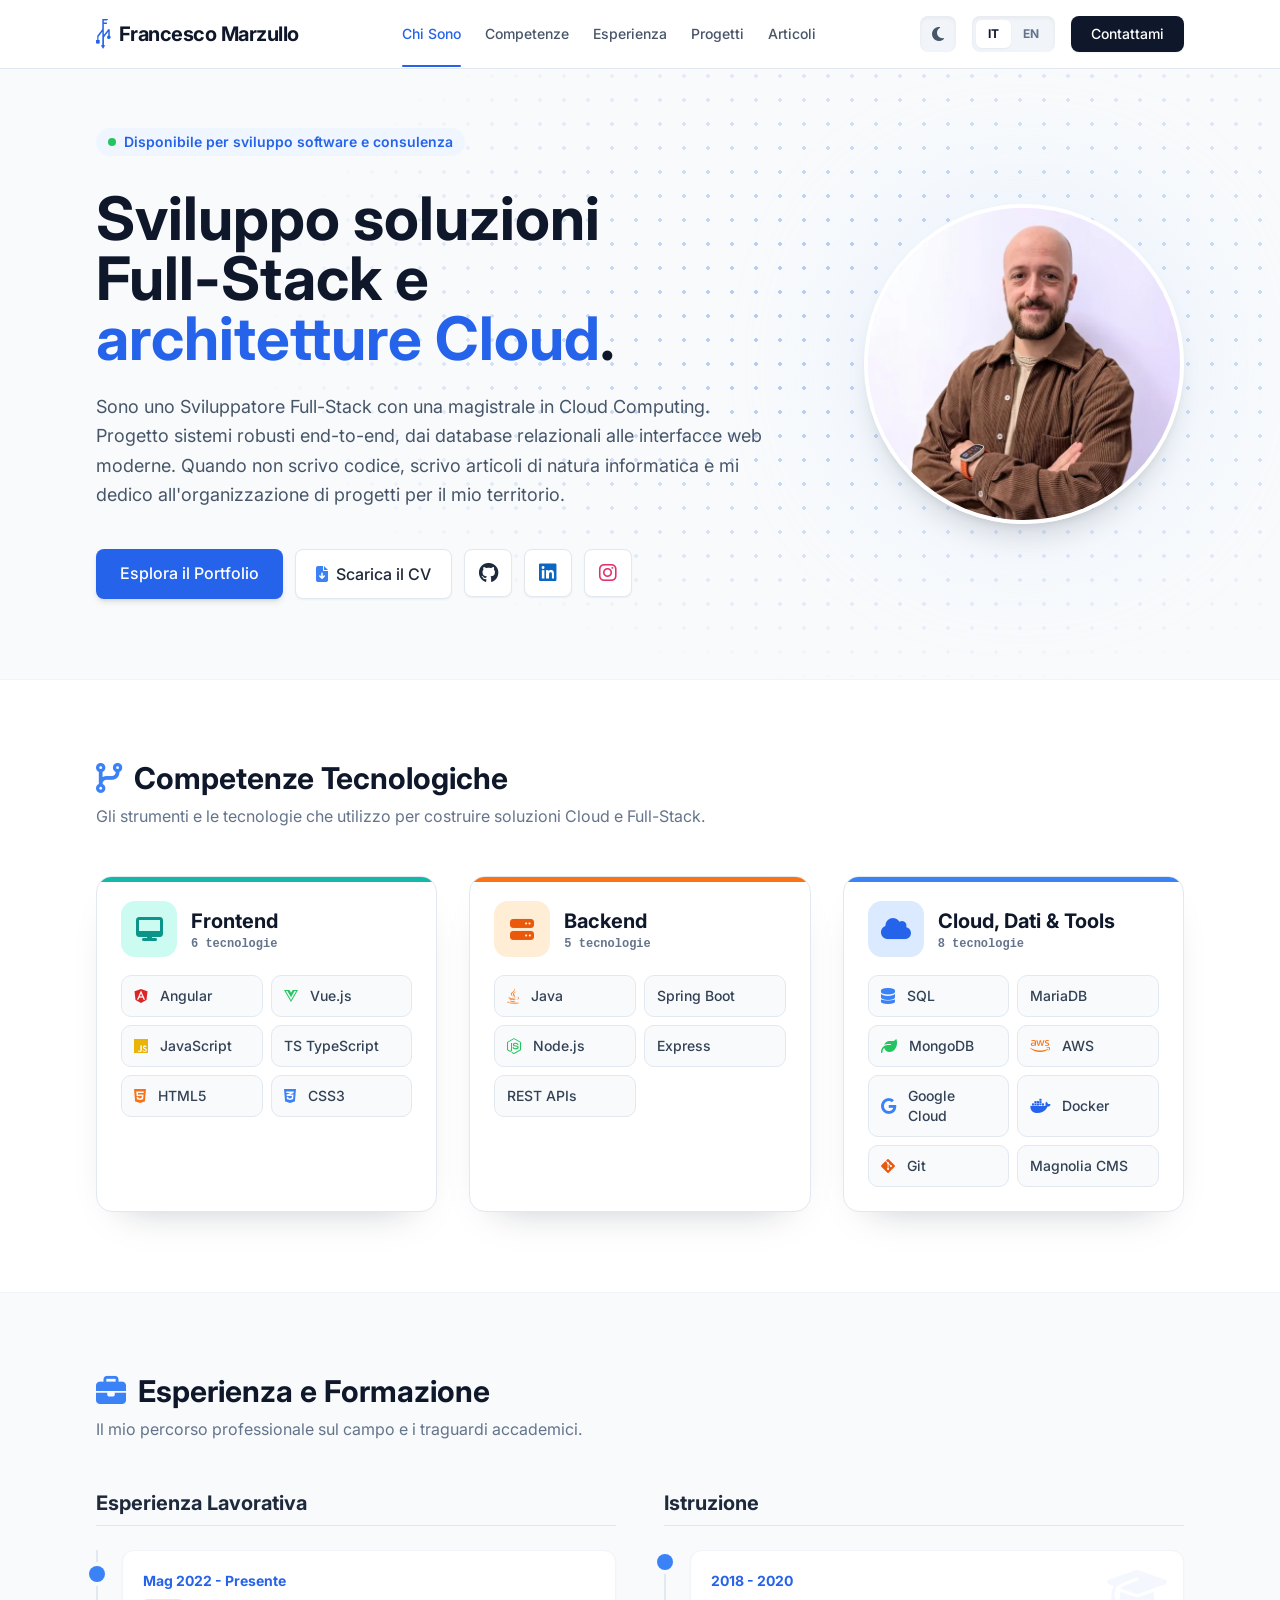
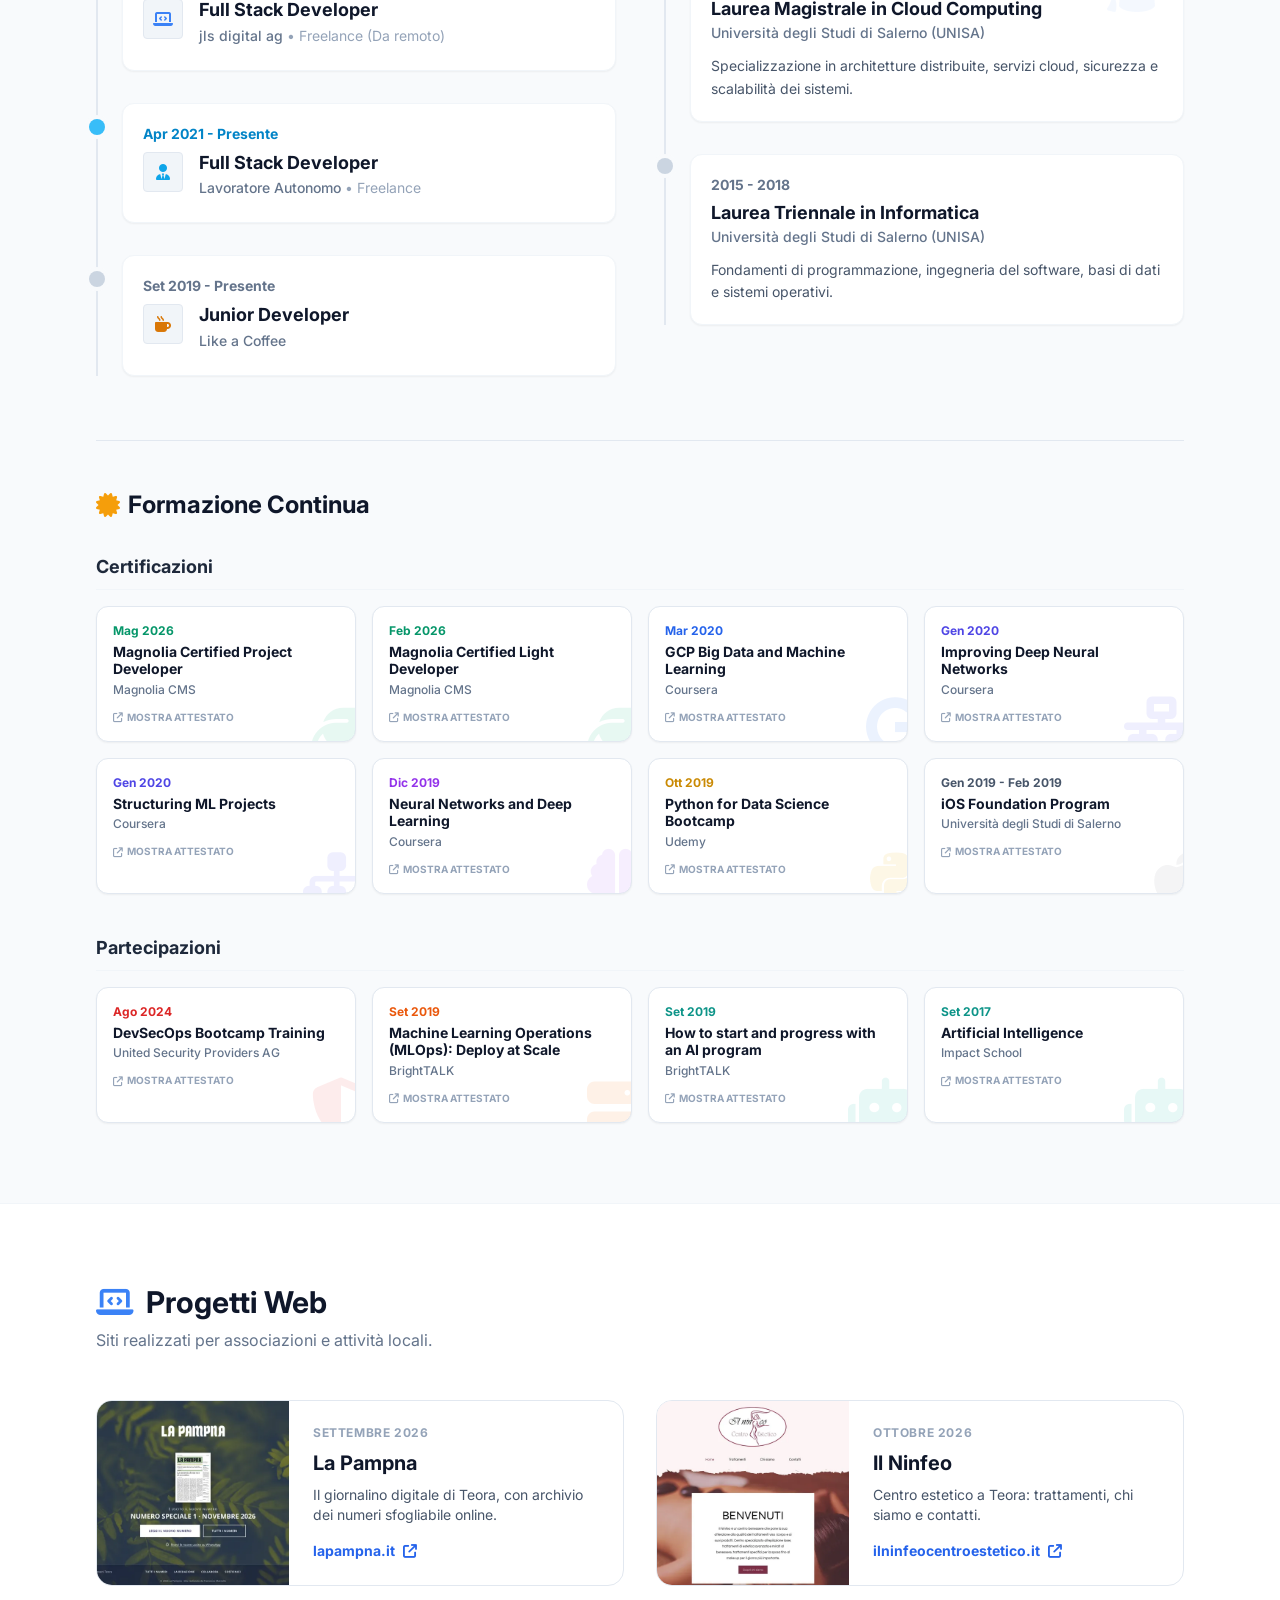
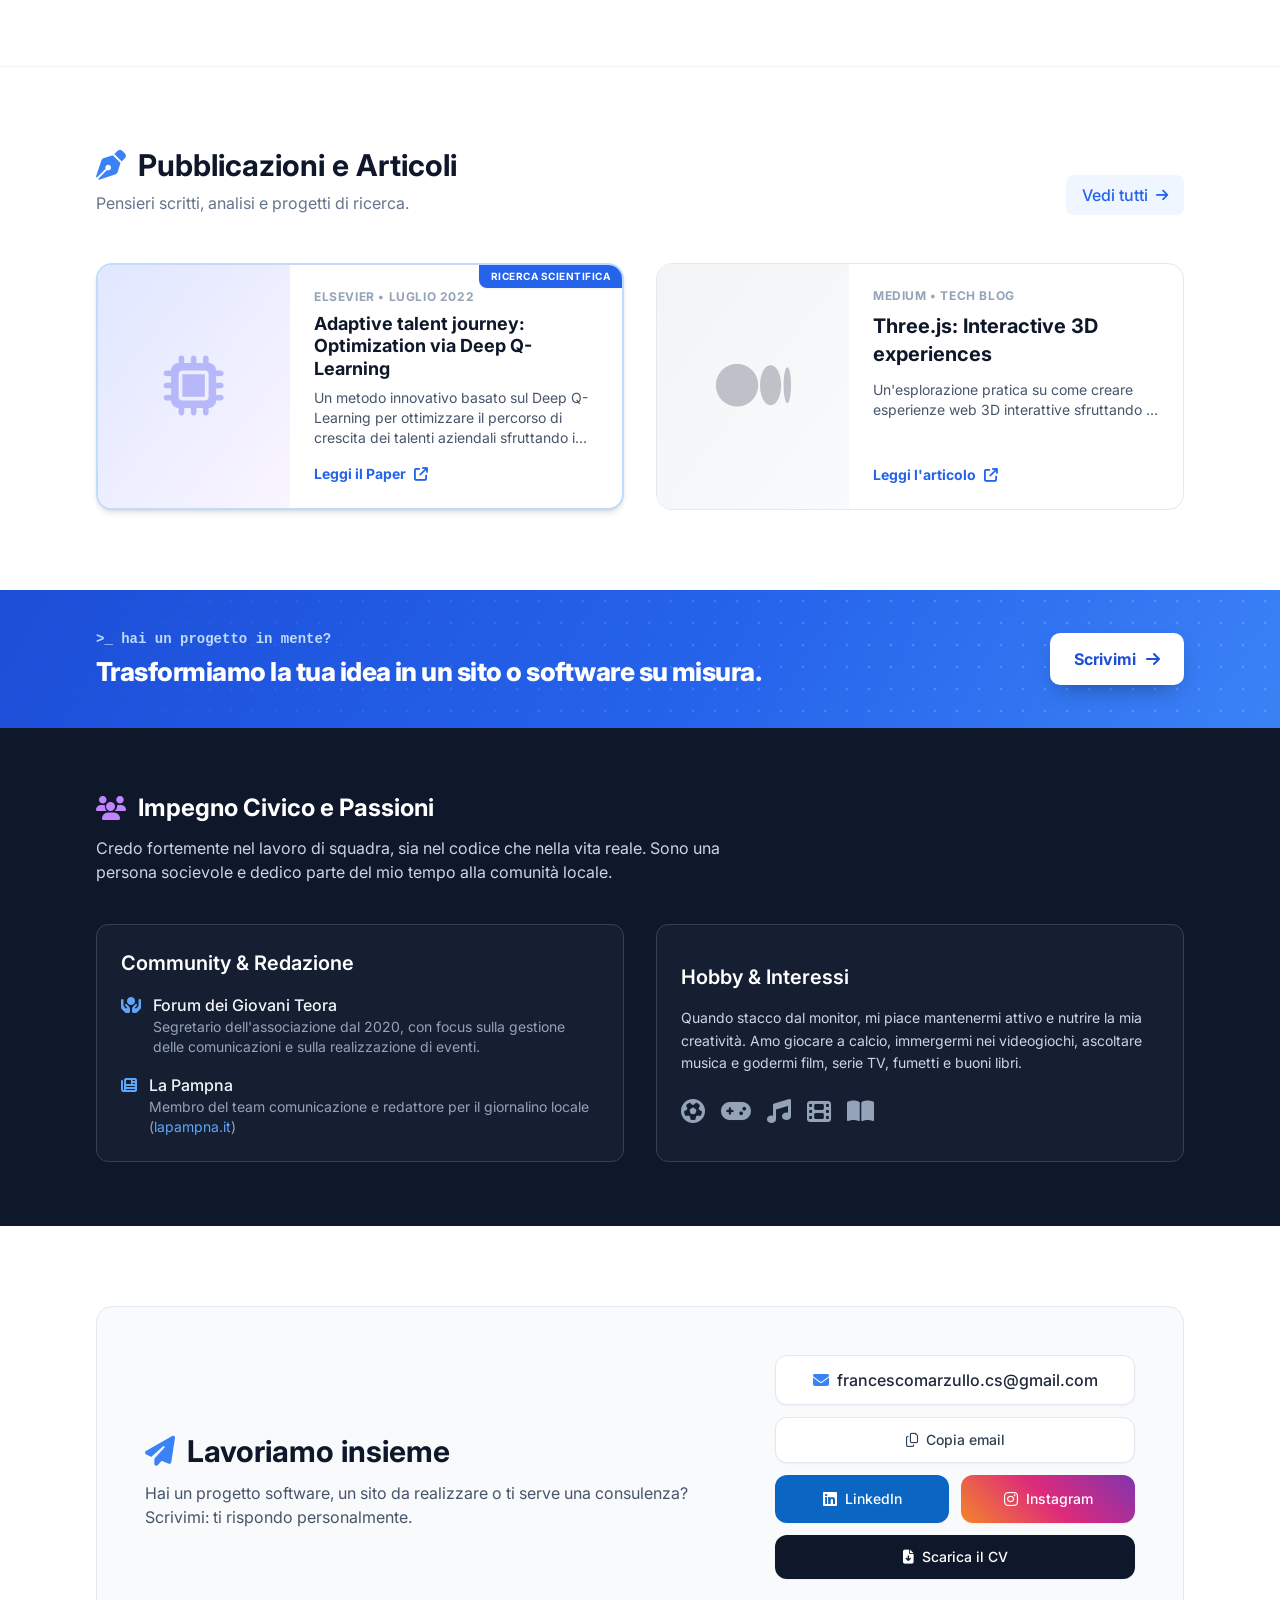
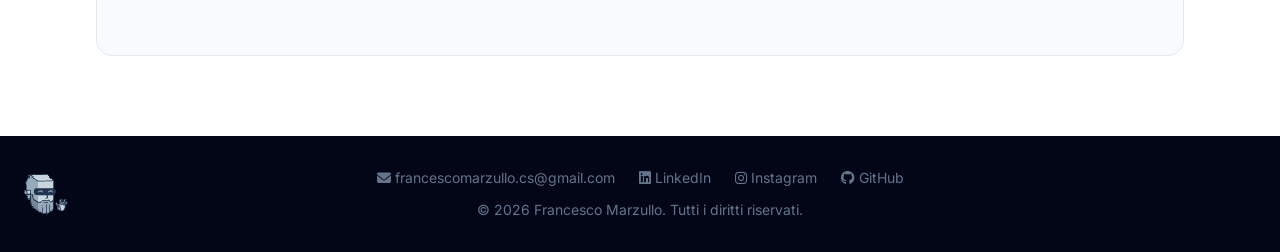
==== commit 7fc796d0: "Fascia "hai un progetto in mente?": frase su una riga su computer - Da 1024 px in su la frase sta su" ====
--- a/index.html
+++ b/index.html
@@ -35,7 +35,7 @@
     <link rel="preconnect" href="https://fonts.googleapis.com">
     <link rel="preconnect" href="https://fonts.gstatic.com" crossorigin>
     <link href="https://fonts.googleapis.com/css2?family=Inter:wght@300;400;500;600;700&display=swap" rel="stylesheet">
-    <link rel="stylesheet" href="./assets/css/style.css?v=12">
+    <link rel="stylesheet" href="./assets/css/style.css?v=13">
 
 </head>
 <body class="text-slate-800 antialiased bg-slate-50 dark:bg-slate-950 dark:text-slate-100">
--- a/assets/css/style.css
+++ b/assets/css/style.css
@@ -1 +1 @@
-*,:after,:before{--tw-border-spacing-x:0;--tw-border-spacing-y:0;--tw-translate-x:0;--tw-translate-y:0;--tw-rotate:0;--tw-skew-x:0;--tw-skew-y:0;--tw-scale-x:1;--tw-scale-y:1;--tw-pan-x: ;--tw-pan-y: ;--tw-pinch-zoom: ;--tw-scroll-snap-strictness:proximity;--tw-gradient-from-position: ;--tw-gradient-via-position: ;--tw-gradient-to-position: ;--tw-ordinal: ;--tw-slashed-zero: ;--tw-numeric-figure: ;--tw-numeric-spacing: ;--tw-numeric-fraction: ;--tw-ring-inset: ;--tw-ring-offset-width:0px;--tw-ring-offset-color:#fff;--tw-ring-color:rgba(59,130,246,.5);--tw-ring-offset-shadow:0 0 #0000;--tw-ring-shadow:0 0 #0000;--tw-shadow:0 0 #0000;--tw-shadow-colored:0 0 #0000;--tw-blur: ;--tw-brightness: ;--tw-contrast: ;--tw-grayscale: ;--tw-hue-rotate: ;--tw-invert: ;--tw-saturate: ;--tw-sepia: ;--tw-drop-shadow: ;--tw-backdrop-blur: ;--tw-backdrop-brightness: ;--tw-backdrop-contrast: ;--tw-backdrop-grayscale: ;--tw-backdrop-hue-rotate: ;--tw-backdrop-invert: ;--tw-backdrop-opacity: ;--tw-backdrop-saturate: ;--tw-backdrop-sepia: ;--tw-contain-size: ;--tw-contain-layout: ;--tw-contain-paint: ;--tw-contain-style: }::backdrop{--tw-border-spacing-x:0;--tw-border-spacing-y:0;--tw-translate-x:0;--tw-translate-y:0;--tw-rotate:0;--tw-skew-x:0;--tw-skew-y:0;--tw-scale-x:1;--tw-scale-y:1;--tw-pan-x: ;--tw-pan-y: ;--tw-pinch-zoom: ;--tw-scroll-snap-strictness:proximity;--tw-gradient-from-position: ;--tw-gradient-via-position: ;--tw-gradient-to-position: ;--tw-ordinal: ;--tw-slashed-zero: ;--tw-numeric-figure: ;--tw-numeric-spacing: ;--tw-numeric-fraction: ;--tw-ring-inset: ;--tw-ring-offset-width:0px;--tw-ring-offset-color:#fff;--tw-ring-color:rgba(59,130,246,.5);--tw-ring-offset-shadow:0 0 #0000;--tw-ring-shadow:0 0 #0000;--tw-shadow:0 0 #0000;--tw-shadow-colored:0 0 #0000;--tw-blur: ;--tw-brightness: ;--tw-contrast: ;--tw-grayscale: ;--tw-hue-rotate: ;--tw-invert: ;--tw-saturate: ;--tw-sepia: ;--tw-drop-shadow: ;--tw-backdrop-blur: ;--tw-backdrop-brightness: ;--tw-backdrop-contrast: ;--tw-backdrop-grayscale: ;--tw-backdrop-hue-rotate: ;--tw-backdrop-invert: ;--tw-backdrop-opacity: ;--tw-backdrop-saturate: ;--tw-backdrop-sepia: ;--tw-contain-size: ;--tw-contain-layout: ;--tw-contain-paint: ;--tw-contain-style: }/*! tailwindcss v3.4.17 | MIT License | https://tailwindcss.com*/*,:after,:before{box-sizing:border-box;border:0 solid #e5e7eb}:after,:before{--tw-content:""}:host,html{line-height:1.5;-webkit-text-size-adjust:100%;-moz-tab-size:4;-o-tab-size:4;tab-size:4;font-family:Inter,sans-serif;font-feature-settings:normal;font-variation-settings:normal;-webkit-tap-highlight-color:transparent}body{margin:0;line-height:inherit}hr{height:0;color:inherit;border-top-width:1px}abbr:where([title]){-webkit-text-decoration:underline dotted;text-decoration:underline dotted}h1,h2,h3,h4,h5,h6{font-size:inherit;font-weight:inherit}a{color:inherit;text-decoration:inherit}b,strong{font-weight:bolder}code,kbd,pre,samp{font-family:ui-monospace,SFMono-Regular,Menlo,Monaco,Consolas,Liberation Mono,Courier New,monospace;font-feature-settings:normal;font-variation-settings:normal;font-size:1em}small{font-size:80%}sub,sup{font-size:75%;line-height:0;position:relative;vertical-align:baseline}sub{bottom:-.25em}sup{top:-.5em}table{text-indent:0;border-color:inherit;border-collapse:collapse}button,input,optgroup,select,textarea{font-family:inherit;font-feature-settings:inherit;font-variation-settings:inherit;font-size:100%;font-weight:inherit;line-height:inherit;letter-spacing:inherit;color:inherit;margin:0;padding:0}button,select{text-transform:none}button,input:where([type=button]),input:where([type=reset]),input:where([type=submit]){-webkit-appearance:button;background-color:transparent;background-image:none}:-moz-focusring{outline:auto}:-moz-ui-invalid{box-shadow:none}progress{vertical-align:baseline}::-webkit-inner-spin-button,::-webkit-outer-spin-button{height:auto}[type=search]{-webkit-appearance:textfield;outline-offset:-2px}::-webkit-search-decoration{-webkit-appearance:none}::-webkit-file-upload-button{-webkit-appearance:button;font:inherit}summary{display:list-item}blockquote,dd,dl,figure,h1,h2,h3,h4,h5,h6,hr,p,pre{margin:0}fieldset{margin:0}fieldset,legend{padding:0}menu,ol,ul{list-style:none;margin:0;padding:0}dialog{padding:0}textarea{resize:vertical}input::-moz-placeholder,textarea::-moz-placeholder{opacity:1;color:#9ca3af}input::placeholder,textarea::placeholder{opacity:1;color:#9ca3af}[role=button],button{cursor:pointer}:disabled{cursor:default}audio,canvas,embed,iframe,img,object,svg,video{display:block;vertical-align:middle}img,video{max-width:100%;height:auto}[hidden]:where(:not([hidden=until-found])){display:none}.fixed{position:fixed}.absolute{position:absolute}.relative{position:relative}.inset-0{inset:0}.-bottom-4{bottom:-1rem}.-left-\[33px\]{left:-33px}.-right-4{right:-1rem}.left-0{left:0}.right-0{right:0}.top-0{top:0}.top-1{top:.25rem}.top-4{top:1rem}.top-full{top:100%}.z-10{z-index:10}.z-40{z-index:40}.z-50{z-index:50}.z-\[100\]{z-index:100}.order-first{order:-9999}.mx-auto{margin-left:auto;margin-right:auto}.mb-1{margin-bottom:.25rem}.mb-10{margin-bottom:2.5rem}.mb-12{margin-bottom:3rem}.mb-2{margin-bottom:.5rem}.mb-3{margin-bottom:.75rem}.mb-4{margin-bottom:1rem}.mb-6{margin-bottom:1.5rem}.mb-8{margin-bottom:2rem}.mr-1{margin-right:.25rem}.mr-2{margin-right:.5rem}.mt-1{margin-top:.25rem}.mt-16{margin-top:4rem}.mt-2{margin-top:.5rem}.mt-3{margin-top:.75rem}.mt-4{margin-top:1rem}.mt-auto{margin-top:auto}.line-clamp-2{-webkit-line-clamp:2}.line-clamp-2,.line-clamp-3{overflow:hidden;display:-webkit-box;-webkit-box-orient:vertical}.line-clamp-3{-webkit-line-clamp:3}.block{display:block}.flex{display:flex}.inline-flex{display:inline-flex}.grid{display:grid}.hidden{display:none}.h-10{height:2.5rem}.h-12{height:3rem}.h-2{height:.5rem}.h-28{height:7rem}.h-4{height:1rem}.h-48{height:12rem}.h-8{height:2rem}.h-9{height:2.25rem}.h-\[60vh\]{height:60vh}.h-full{height:100%}.max-h-\[90vh\]{max-height:90vh}.max-h-full{max-height:100%}.min-h-\[50vh\]{min-height:50vh}.min-h-screen{min-height:100vh}.w-10{width:2.5rem}.w-12{width:3rem}.w-2{width:.5rem}.w-28{width:7rem}.w-4{width:1rem}.w-8{width:2rem}.w-9{width:2.25rem}.w-full{width:100%}.min-w-0{min-width:0}.max-w-2xl{max-width:42rem}.max-w-4xl{max-width:56rem}.max-w-6xl{max-width:72rem}.max-w-full{max-width:100%}.max-w-xl{max-width:36rem}.flex-1{flex:1 1 0%}.shrink-0{flex-shrink:0}.flex-grow{flex-grow:1}.rotate-180{--tw-rotate:180deg}.rotate-180,.transform{transform:translate(var(--tw-translate-x),var(--tw-translate-y)) rotate(var(--tw-rotate)) skewX(var(--tw-skew-x)) skewY(var(--tw-skew-y)) scaleX(var(--tw-scale-x)) scaleY(var(--tw-scale-y))}@keyframes pulse{50%{opacity:.5}}.animate-pulse{animation:pulse 2s cubic-bezier(.4,0,.6,1) infinite}.cursor-pointer{cursor:pointer}.resize{resize:both}.grid-cols-1{grid-template-columns:repeat(1,minmax(0,1fr))}.flex-col{flex-direction:column}.flex-wrap{flex-wrap:wrap}.items-start{align-items:flex-start}.items-center{align-items:center}.justify-center{justify-content:center}.justify-between{justify-content:space-between}.gap-1{gap:.25rem}.gap-12{gap:3rem}.gap-2{gap:.5rem}.gap-3{gap:.75rem}.gap-4{gap:1rem}.gap-6{gap:1.5rem}.gap-8{gap:2rem}.space-y-12>:not([hidden])~:not([hidden]){--tw-space-y-reverse:0;margin-top:calc(3rem*(1 - var(--tw-space-y-reverse)));margin-bottom:calc(3rem*var(--tw-space-y-reverse))}.space-y-4>:not([hidden])~:not([hidden]){--tw-space-y-reverse:0;margin-top:calc(1rem*(1 - var(--tw-space-y-reverse)));margin-bottom:calc(1rem*var(--tw-space-y-reverse))}.space-y-6>:not([hidden])~:not([hidden]){--tw-space-y-reverse:0;margin-top:calc(1.5rem*(1 - var(--tw-space-y-reverse)));margin-bottom:calc(1.5rem*var(--tw-space-y-reverse))}.space-y-8>:not([hidden])~:not([hidden]){--tw-space-y-reverse:0;margin-top:calc(2rem*(1 - var(--tw-space-y-reverse)));margin-bottom:calc(2rem*var(--tw-space-y-reverse))}.overflow-auto{overflow:auto}.overflow-hidden{overflow:hidden}.scroll-smooth{scroll-behavior:smooth}.whitespace-nowrap{white-space:nowrap}.rounded{border-radius:.25rem}.rounded-2xl{border-radius:1rem}.rounded-full{border-radius:9999px}.rounded-lg{border-radius:.5rem}.rounded-md{border-radius:.375rem}.rounded-xl{border-radius:.75rem}.rounded-bl-lg{border-bottom-left-radius:.5rem}.border{border-width:1px}.border-2{border-width:2px}.border-\[3px\]{border-width:3px}.border-y{border-top-width:1px}.border-b,.border-y{border-bottom-width:1px}.border-l-2{border-left-width:2px}.border-t{border-top-width:1px}.border-primary-200{--tw-border-opacity:1;border-color:rgb(191 219 254/var(--tw-border-opacity,1))}.border-slate-100{--tw-border-opacity:1;border-color:rgb(241 245 249/var(--tw-border-opacity,1))}.border-slate-200{--tw-border-opacity:1;border-color:rgb(226 232 240/var(--tw-border-opacity,1))}.border-slate-700{--tw-border-opacity:1;border-color:rgb(51 65 85/var(--tw-border-opacity,1))}.border-white{--tw-border-opacity:1;border-color:rgb(255 255 255/var(--tw-border-opacity,1))}.bg-\[\#0a66c2\]{--tw-bg-opacity:1;background-color:rgb(10 102 194/var(--tw-bg-opacity,1))}.bg-blue-100{--tw-bg-opacity:1;background-color:rgb(219 234 254/var(--tw-bg-opacity,1))}.bg-blue-500{--tw-bg-opacity:1;background-color:rgb(59 130 246/var(--tw-bg-opacity,1))}.bg-green-500{--tw-bg-opacity:1;background-color:rgb(34 197 94/var(--tw-bg-opacity,1))}.bg-orange-100{--tw-bg-opacity:1;background-color:rgb(255 237 213/var(--tw-bg-opacity,1))}.bg-primary-100{--tw-bg-opacity:1;background-color:rgb(219 234 254/var(--tw-bg-opacity,1))}.bg-primary-50{--tw-bg-opacity:1;background-color:rgb(239 246 255/var(--tw-bg-opacity,1))}.bg-primary-500{--tw-bg-opacity:1;background-color:rgb(59 130 246/var(--tw-bg-opacity,1))}.bg-primary-600{--tw-bg-opacity:1;background-color:rgb(37 99 235/var(--tw-bg-opacity,1))}.bg-sky-400{--tw-bg-opacity:1;background-color:rgb(56 189 248/var(--tw-bg-opacity,1))}.bg-slate-100{--tw-bg-opacity:1;background-color:rgb(241 245 249/var(--tw-bg-opacity,1))}.bg-slate-300{--tw-bg-opacity:1;background-color:rgb(203 213 225/var(--tw-bg-opacity,1))}.bg-slate-50{--tw-bg-opacity:1;background-color:rgb(248 250 252/var(--tw-bg-opacity,1))}.bg-slate-800\/50{background-color:rgba(30,41,59,.5)}.bg-slate-900{--tw-bg-opacity:1;background-color:rgb(15 23 42/var(--tw-bg-opacity,1))}.bg-slate-900\/80{background-color:rgba(15,23,42,.8)}.bg-slate-950{--tw-bg-opacity:1;background-color:rgb(2 6 23/var(--tw-bg-opacity,1))}.bg-teal-100{--tw-bg-opacity:1;background-color:rgb(204 251 241/var(--tw-bg-opacity,1))}.bg-white{--tw-bg-opacity:1;background-color:rgb(255 255 255/var(--tw-bg-opacity,1))}.bg-white\/90{background-color:hsla(0,0%,100%,.9)}.bg-gradient-to-br{background-image:linear-gradient(to bottom right,var(--tw-gradient-stops))}.from-gray-100{--tw-gradient-from:#f3f4f6 var(--tw-gradient-from-position);--tw-gradient-to:rgba(243,244,246,0) var(--tw-gradient-to-position);--tw-gradient-stops:var(--tw-gradient-from),var(--tw-gradient-to)}.from-indigo-100{--tw-gradient-from:#e0e7ff var(--tw-gradient-from-position);--tw-gradient-to:rgba(224,231,255,0) var(--tw-gradient-to-position);--tw-gradient-stops:var(--tw-gradient-from),var(--tw-gradient-to)}.to-purple-50{--tw-gradient-to:#faf5ff var(--tw-gradient-to-position)}.to-slate-50{--tw-gradient-to:#f8fafc var(--tw-gradient-to-position)}.object-contain{-o-object-fit:contain;object-fit:contain}.object-cover{-o-object-fit:cover;object-fit:cover}.object-center{-o-object-position:center;object-position:center}.object-top{-o-object-position:top;object-position:top}.p-1{padding:.25rem}.p-4{padding:1rem}.p-5{padding:1.25rem}.p-6{padding:1.5rem}.px-3{padding-left:.75rem;padding-right:.75rem}.px-4{padding-left:1rem;padding-right:1rem}.px-5{padding-left:1.25rem;padding-right:1.25rem}.px-6{padding-left:1.5rem;padding-right:1.5rem}.py-1{padding-top:.25rem;padding-bottom:.25rem}.py-1\.5{padding-top:.375rem;padding-bottom:.375rem}.py-16{padding-top:4rem;padding-bottom:4rem}.py-2{padding-top:.5rem;padding-bottom:.5rem}.py-2\.5{padding-top:.625rem;padding-bottom:.625rem}.py-20{padding-top:5rem;padding-bottom:5rem}.py-3{padding-top:.75rem;padding-bottom:.75rem}.py-4{padding-top:1rem;padding-bottom:1rem}.py-8{padding-top:2rem;padding-bottom:2rem}.pb-2{padding-bottom:.5rem}.pb-20{padding-bottom:5rem}.pb-8{padding-bottom:2rem}.pl-6{padding-left:1.5rem}.pt-12{padding-top:3rem}.pt-24{padding-top:6rem}.pt-32{padding-top:8rem}.pt-4{padding-top:1rem}.text-center{text-align:center}.text-2xl{font-size:1.5rem;line-height:2rem}.text-3xl{font-size:1.875rem;line-height:2.25rem}.text-4xl{font-size:2.25rem;line-height:2.5rem}.text-5xl{font-size:3rem;line-height:1}.text-6xl{font-size:3.75rem;line-height:1}.text-\[10px\]{font-size:10px}.text-\[13px\]{font-size:13px}.text-\[2rem\]{font-size:2rem}.text-base{font-size:1rem;line-height:1.5rem}.text-lg{font-size:1.125rem;line-height:1.75rem}.text-sm{font-size:.875rem;line-height:1.25rem}.text-xl{font-size:1.25rem;line-height:1.75rem}.text-xs{font-size:.75rem;line-height:1rem}.font-bold{font-weight:700}.font-medium{font-weight:500}.font-normal{font-weight:400}.font-semibold{font-weight:600}.uppercase{text-transform:uppercase}.italic{font-style:italic}.leading-relaxed{line-height:1.625}.leading-tight{line-height:1.25}.tracking-tight{letter-spacing:-.025em}.tracking-wider{letter-spacing:.05em}.text-\[\#0a66c2\]{--tw-text-opacity:1;color:rgb(10 102 194/var(--tw-text-opacity,1))}.text-amber-500{--tw-text-opacity:1;color:rgb(245 158 11/var(--tw-text-opacity,1))}.text-amber-600{--tw-text-opacity:1;color:rgb(217 119 6/var(--tw-text-opacity,1))}.text-blue-500{--tw-text-opacity:1;color:rgb(59 130 246/var(--tw-text-opacity,1))}.text-blue-500\/10{color:rgba(59,130,246,.1)}.text-blue-600{--tw-text-opacity:1;color:rgb(37 99 235/var(--tw-text-opacity,1))}.text-emerald-500\/10{color:rgba(16,185,129,.1)}.text-emerald-600{--tw-text-opacity:1;color:rgb(5 150 105/var(--tw-text-opacity,1))}.text-gray-500\/40{color:hsla(220,9%,46%,.4)}.text-green-500{--tw-text-opacity:1;color:rgb(34 197 94/var(--tw-text-opacity,1))}.text-green-600{--tw-text-opacity:1;color:rgb(22 163 74/var(--tw-text-opacity,1))}.text-indigo-500\/10{color:rgba(99,102,241,.1)}.text-indigo-500\/40{color:rgba(99,102,241,.4)}.text-indigo-600{--tw-text-opacity:1;color:rgb(79 70 229/var(--tw-text-opacity,1))}.text-orange-500{--tw-text-opacity:1;color:rgb(249 115 22/var(--tw-text-opacity,1))}.text-orange-500\/10{color:rgba(249,115,22,.1)}.text-orange-600{--tw-text-opacity:1;color:rgb(234 88 12/var(--tw-text-opacity,1))}.text-primary-400{--tw-text-opacity:1;color:rgb(96 165 250/var(--tw-text-opacity,1))}.text-primary-500{--tw-text-opacity:1;color:rgb(59 130 246/var(--tw-text-opacity,1))}.text-primary-600{--tw-text-opacity:1;color:rgb(37 99 235/var(--tw-text-opacity,1))}.text-purple-400{--tw-text-opacity:1;color:rgb(192 132 252/var(--tw-text-opacity,1))}.text-purple-500\/10{color:rgba(168,85,247,.1)}.text-purple-600{--tw-text-opacity:1;color:rgb(147 51 234/var(--tw-text-opacity,1))}.text-red-500\/10{color:rgba(239,68,68,.1)}.text-red-600{--tw-text-opacity:1;color:rgb(220 38 38/var(--tw-text-opacity,1))}.text-sky-500{--tw-text-opacity:1;color:rgb(14 165 233/var(--tw-text-opacity,1))}.text-sky-600{--tw-text-opacity:1;color:rgb(2 132 199/var(--tw-text-opacity,1))}.text-slate-100{--tw-text-opacity:1;color:rgb(241 245 249/var(--tw-text-opacity,1))}.text-slate-300{--tw-text-opacity:1;color:rgb(203 213 225/var(--tw-text-opacity,1))}.text-slate-400{--tw-text-opacity:1;color:rgb(148 163 184/var(--tw-text-opacity,1))}.text-slate-500{--tw-text-opacity:1;color:rgb(100 116 139/var(--tw-text-opacity,1))}.text-slate-600{--tw-text-opacity:1;color:rgb(71 85 105/var(--tw-text-opacity,1))}.text-slate-700{--tw-text-opacity:1;color:rgb(51 65 85/var(--tw-text-opacity,1))}.text-slate-800{--tw-text-opacity:1;color:rgb(30 41 59/var(--tw-text-opacity,1))}.text-slate-800\/5{color:rgba(30,41,59,.05)}.text-slate-900{--tw-text-opacity:1;color:rgb(15 23 42/var(--tw-text-opacity,1))}.text-teal-500\/10{color:rgba(20,184,166,.1)}.text-teal-600{--tw-text-opacity:1;color:rgb(13 148 136/var(--tw-text-opacity,1))}.text-white{--tw-text-opacity:1;color:rgb(255 255 255/var(--tw-text-opacity,1))}.text-yellow-500{--tw-text-opacity:1;color:rgb(234 179 8/var(--tw-text-opacity,1))}.text-yellow-500\/10{color:rgba(234,179,8,.1)}.text-yellow-600{--tw-text-opacity:1;color:rgb(202 138 4/var(--tw-text-opacity,1))}.antialiased{-webkit-font-smoothing:antialiased;-moz-osx-font-smoothing:grayscale}.opacity-5{opacity:.05}.opacity-60{opacity:.6}.shadow-2xl{--tw-shadow:0 25px 50px -12px rgba(0,0,0,.25);--tw-shadow-colored:0 25px 50px -12px var(--tw-shadow-color)}.shadow-2xl,.shadow-inner{box-shadow:var(--tw-ring-offset-shadow,0 0 #0000),var(--tw-ring-shadow,0 0 #0000),var(--tw-shadow)}.shadow-inner{--tw-shadow:inset 0 2px 4px 0 rgba(0,0,0,.05);--tw-shadow-colored:inset 0 2px 4px 0 var(--tw-shadow-color)}.shadow-lg{--tw-shadow:0 10px 15px -3px rgba(0,0,0,.1),0 4px 6px -4px rgba(0,0,0,.1);--tw-shadow-colored:0 10px 15px -3px var(--tw-shadow-color),0 4px 6px -4px var(--tw-shadow-color)}.shadow-lg,.shadow-md{box-shadow:var(--tw-ring-offset-shadow,0 0 #0000),var(--tw-ring-shadow,0 0 #0000),var(--tw-shadow)}.shadow-md{--tw-shadow:0 4px 6px -1px rgba(0,0,0,.1),0 2px 4px -2px rgba(0,0,0,.1);--tw-shadow-colored:0 4px 6px -1px var(--tw-shadow-color),0 2px 4px -2px var(--tw-shadow-color)}.shadow-sm{--tw-shadow:0 1px 2px 0 rgba(0,0,0,.05);--tw-shadow-colored:0 1px 2px 0 var(--tw-shadow-color)}.shadow-sm,.shadow-xl{box-shadow:var(--tw-ring-offset-shadow,0 0 #0000),var(--tw-ring-shadow,0 0 #0000),var(--tw-shadow)}.shadow-xl{--tw-shadow:0 20px 25px -5px rgba(0,0,0,.1),0 8px 10px -6px rgba(0,0,0,.1);--tw-shadow-colored:0 20px 25px -5px var(--tw-shadow-color),0 8px 10px -6px var(--tw-shadow-color)}.ring-4{--tw-ring-offset-shadow:var(--tw-ring-inset) 0 0 0 var(--tw-ring-offset-width) var(--tw-ring-offset-color);--tw-ring-shadow:var(--tw-ring-inset) 0 0 0 calc(4px + var(--tw-ring-offset-width)) var(--tw-ring-color);box-shadow:var(--tw-ring-offset-shadow),var(--tw-ring-shadow),var(--tw-shadow,0 0 #0000)}.ring-slate-50{--tw-ring-opacity:1;--tw-ring-color:rgb(248 250 252/var(--tw-ring-opacity,1))}.blur{--tw-blur:blur(8px)}.blur,.blur-3xl{filter:var(--tw-blur) var(--tw-brightness) var(--tw-contrast) var(--tw-grayscale) var(--tw-hue-rotate) var(--tw-invert) var(--tw-saturate) var(--tw-sepia) var(--tw-drop-shadow)}.blur-3xl{--tw-blur:blur(64px)}.filter{filter:var(--tw-blur) var(--tw-brightness) var(--tw-contrast) var(--tw-grayscale) var(--tw-hue-rotate) var(--tw-invert) var(--tw-saturate) var(--tw-sepia) var(--tw-drop-shadow)}.backdrop-blur-md{--tw-backdrop-blur:blur(12px)}.backdrop-blur-md,.backdrop-blur-sm{-webkit-backdrop-filter:var(--tw-backdrop-blur) var(--tw-backdrop-brightness) var(--tw-backdrop-contrast) var(--tw-backdrop-grayscale) var(--tw-backdrop-hue-rotate) var(--tw-backdrop-invert) var(--tw-backdrop-opacity) var(--tw-backdrop-saturate) var(--tw-backdrop-sepia);backdrop-filter:var(--tw-backdrop-blur) var(--tw-backdrop-brightness) var(--tw-backdrop-contrast) var(--tw-backdrop-grayscale) var(--tw-backdrop-hue-rotate) var(--tw-backdrop-invert) var(--tw-backdrop-opacity) var(--tw-backdrop-saturate) var(--tw-backdrop-sepia)}.backdrop-blur-sm{--tw-backdrop-blur:blur(4px)}.transition-all{transition-property:all;transition-timing-function:cubic-bezier(.4,0,.2,1);transition-duration:.15s}.transition-colors{transition-property:color,background-color,border-color,text-decoration-color,fill,stroke;transition-timing-function:cubic-bezier(.4,0,.2,1);transition-duration:.15s}.transition-opacity{transition-property:opacity;transition-timing-function:cubic-bezier(.4,0,.2,1);transition-duration:.15s}.transition-shadow{transition-property:box-shadow;transition-timing-function:cubic-bezier(.4,0,.2,1);transition-duration:.15s}.transition-transform{transition-property:transform;transition-timing-function:cubic-bezier(.4,0,.2,1);transition-duration:.15s}.duration-500{transition-duration:.5s}.card-hover{transition:transform .2s ease-in-out,box-shadow .2s ease-in-out}.card-hover:hover{transform:translateY(-5px);box-shadow:0 10px 25px -5px rgba(0,0,0,.1),0 8px 10px -6px rgba(0,0,0,.1)}.cert-tab{white-space:nowrap}@media (max-width:359px){.cert-tab{padding-left:.5rem;padding-right:.5rem}}.cert-tab[aria-selected=true]{background:#fff;color:#0f172a;box-shadow:0 1px 2px rgba(15,23,42,.08)}.nav-link.is-active{color:#2563eb}@media (min-width:768px){.nav-desktop .nav-link{position:relative}.nav-desktop .nav-link.is-active:after{content:"";position:absolute;left:0;right:0;bottom:-23px;height:2px;border-radius:9999px;background:#2563eb}}.back-to-top{right:max(1.25rem,env(safe-area-inset-right));bottom:max(1.25rem,env(safe-area-inset-bottom));opacity:0;visibility:hidden;transform:translateY(8px)}.back-to-top.is-visible{opacity:1;visibility:visible;transform:none}@media (prefers-reduced-motion:reduce){html{scroll-behavior:auto}.back-to-top,.card-hover{transition:none}}.dark{color-scheme:dark}.dark .cert-tab[aria-selected=true]{background:#0f172a;color:#fff;box-shadow:none}.dark .nav-link.is-active{color:#60a5fa}.dark .nav-desktop .nav-link.is-active:after{background:#60a5fa}@media (max-width:767px){.cert-mobile-hidden{display:none!important}}.cv-short{display:none}@media (max-width:389px){.cv-btn{padding-left:.75rem;padding-right:.75rem}}@media (max-width:373px){.cv-full{display:none}.cv-short{display:inline}}.hero-head-photo{display:none}@media (max-width:767px){.hero-photo-desktop{display:none}#about>div:first-child{width:100%}#about{padding-bottom:2rem}#about>div:first-child>p{font-size:1rem;line-height:1.65}#blog,#contact,#experience,#projects,#skills{padding-top:3.5rem;padding-bottom:3.5rem}section.bg-slate-900{padding-top:3rem;padding-bottom:3rem}.hero-badge{white-space:nowrap;font-size:clamp(.625rem,3.1vw,.875rem);padding-left:.75rem;padding-right:.75rem}.hero-head{display:grid;grid-template-columns:minmax(0,1fr) min(38vw,160px);gap:14px;align-items:center}.hero-head h1{font-size:clamp(1.25rem,6.8vw,2rem);line-height:1.1;text-wrap:balance}.hero-head h1>span{display:inline}.hero-head-photo{display:block;position:relative;width:min(38vw,160px);aspect-ratio:1/1}.hero-head-photo:before{content:"";position:absolute;inset:0;border-radius:9999px;background:#dbeafe;filter:blur(28px);opacity:.7}.hero-head-photo img{position:relative;width:100%;height:100%;-o-object-fit:cover;object-fit:cover;border-radius:9999px;border:3px solid #fff;box-shadow:0 14px 30px -12px rgba(37,99,235,.5)}.dark .hero-head-photo:before{background:#1e3a8a;opacity:.5}.dark .hero-head-photo img{border-color:#1e293b}}.js-reveal .rv{opacity:0;transform:translateY(24px)}.js-reveal .rv.rv-in{opacity:1;transform:none;transition:opacity .7s ease,transform .7s ease}@media (prefers-reduced-motion:reduce){.js-reveal .rv{opacity:1;transform:none}}.cta-band{position:relative;overflow:hidden;color:#fff;background:linear-gradient(120deg,#1d4ed8,#2563eb 55%,#3b82f6)}.cta-band:after{content:"";position:absolute;inset:0;background-image:radial-gradient(hsla(0,0%,100%,.18) 1.5px,transparent 1.6px);background-size:22px 22px;-webkit-mask-image:linear-gradient(90deg,transparent,#000 70%);mask-image:linear-gradient(90deg,transparent,#000 70%);pointer-events:none}.cta-band .cta-in{position:relative;z-index:1;max-width:72rem;margin:0 auto;padding:40px 32px;display:flex;align-items:center;justify-content:space-between;gap:24px}.cta-band .cta-k{margin:0 0 6px;font:600 14px/1.4 ui-monospace,SFMono-Regular,Menlo,monospace;color:#bfdbfe}.cta-band .cta-t{margin:0;max-width:620px;font-size:26px;font-weight:800;line-height:1.25;letter-spacing:-.02em}.cta-band .cta-b{flex:none;display:inline-flex;align-items:center;gap:10px;padding:14px 24px;border-radius:10px;background:#fff;color:#1d4ed8;font-weight:700;box-shadow:0 10px 24px -10px rgba(0,0,0,.4);transition:transform .15s ease,box-shadow .15s ease}.cta-band .cta-b:hover{transform:translateY(-1px);box-shadow:0 14px 28px -10px rgba(0,0,0,.45)}@media (max-width:767px){.cta-band .cta-in{flex-direction:column;align-items:flex-start;padding:32px 16px}.cta-band .cta-t{font-size:22px}.cta-band .cta-b{width:100%;justify-content:center}}.sk-card{position:relative;overflow:hidden;background:#fff!important;border-color:#e2e8f0!important;box-shadow:0 18px 40px -28px rgba(15,23,42,.35)}.dark .sk-card{background:#0f172a!important;border-color:#1e293b!important}.sk-card:before{content:"";position:absolute;inset:0 0 auto;height:5px;background:#3b82f6}.sk-card:first-child:before{background:#14b8a6}.sk-card:nth-child(2):before{background:#f97316}.sk-head{display:flex;align-items:center;gap:14px;margin-bottom:18px}.sk-head>div:first-child{width:56px!important;height:56px!important;border-radius:14px!important;flex:none}.sk-count{display:block;margin-top:2px;font:600 12px ui-monospace,SFMono-Regular,Menlo,monospace;color:#64748b}.dark .sk-count{color:#94a3b8}.sk-chips{display:grid!important;grid-template-columns:1fr 1fr;gap:8px!important}.sk-chips>span{display:flex;align-items:center;gap:8px;padding:10px 12px!important;border-radius:10px!important;font-size:14px;background:#f8fafc!important;box-shadow:none!important}.dark .sk-chips>span{background:#1e293b!important}.sk-chips>span i{font-size:16px}#about{position:relative;isolation:isolate}#about:before{content:"";position:absolute;z-index:-1;top:40px;bottom:0;left:50%;width:100vw;transform:translateX(-50%);background-image:radial-gradient(rgba(37,99,235,.32) 1.8px,transparent 1.9px);background-size:24px 24px;-webkit-mask-image:radial-gradient(ellipse 70% 75% at 72% 45%,#000 20%,transparent 75%);mask-image:radial-gradient(ellipse 70% 75% at 72% 45%,#000 20%,transparent 75%);pointer-events:none}.dark #about:before{background-image:radial-gradient(rgba(96,165,250,.3) 1.8px,transparent 1.9px)}@media (max-width:767px){#about:before{top:60px;-webkit-mask-image:radial-gradient(ellipse 90% 45% at 80% 30%,#000 20%,transparent 75%);mask-image:radial-gradient(ellipse 90% 45% at 80% 30%,#000 20%,transparent 75%)}}.site-footer{position:relative}.m4-egg{position:absolute;left:24px;top:50%;transform:translateY(-50%);display:block;line-height:0;text-decoration:none}.m4-egg img{width:44px;height:auto;image-rendering:pixelated;transition:transform .35s cubic-bezier(.34,1.56,.64,1)}.m4-egg-bubble{position:absolute;left:calc(100% + 10px);top:50%;padding:6px 10px;border:2px solid #475569;border-radius:6px;background:#0f172a;color:#e2e8f0;font-size:12px;font-weight:600;line-height:1.3;white-space:nowrap;opacity:0;transform:translate(-4px,-50%);transition:opacity .25s ease,transform .25s ease;pointer-events:none}.m4-egg:focus-visible img,.m4-egg:hover img{transform:translateY(-4px)}.m4-egg:focus-visible .m4-egg-bubble,.m4-egg:hover .m4-egg-bubble{opacity:1;transform:translateY(-50%)}.m4-egg:focus-visible{outline:2px solid #60a5fa;outline-offset:4px;border-radius:4px}@media (max-width:767px){.m4-egg{position:relative;left:auto;top:auto;transform:none;width:-moz-max-content;width:max-content;margin:18px 0 0 16px}.m4-egg img{width:40px}.m4-egg-bubble{font-size:11px}}.hover\:border-blue-400:hover{--tw-border-opacity:1;border-color:rgb(96 165 250/var(--tw-border-opacity,1))}.hover\:border-emerald-400:hover{--tw-border-opacity:1;border-color:rgb(52 211 153/var(--tw-border-opacity,1))}.hover\:border-indigo-400:hover{--tw-border-opacity:1;border-color:rgb(129 140 248/var(--tw-border-opacity,1))}.hover\:border-orange-400:hover{--tw-border-opacity:1;border-color:rgb(251 146 60/var(--tw-border-opacity,1))}.hover\:border-primary-200:hover{--tw-border-opacity:1;border-color:rgb(191 219 254/var(--tw-border-opacity,1))}.hover\:border-purple-400:hover{--tw-border-opacity:1;border-color:rgb(192 132 252/var(--tw-border-opacity,1))}.hover\:border-red-400:hover{--tw-border-opacity:1;border-color:rgb(248 113 113/var(--tw-border-opacity,1))}.hover\:border-slate-300:hover{--tw-border-opacity:1;border-color:rgb(203 213 225/var(--tw-border-opacity,1))}.hover\:border-slate-800:hover{--tw-border-opacity:1;border-color:rgb(30 41 59/var(--tw-border-opacity,1))}.hover\:border-teal-400:hover{--tw-border-opacity:1;border-color:rgb(45 212 191/var(--tw-border-opacity,1))}.hover\:border-yellow-400:hover{--tw-border-opacity:1;border-color:rgb(250 204 21/var(--tw-border-opacity,1))}.hover\:bg-\[\#004182\]:hover{--tw-bg-opacity:1;background-color:rgb(0 65 130/var(--tw-bg-opacity,1))}.hover\:bg-primary-50:hover{--tw-bg-opacity:1;background-color:rgb(239 246 255/var(--tw-bg-opacity,1))}.hover\:bg-primary-700:hover{--tw-bg-opacity:1;background-color:rgb(29 78 216/var(--tw-bg-opacity,1))}.hover\:bg-slate-100:hover{--tw-bg-opacity:1;background-color:rgb(241 245 249/var(--tw-bg-opacity,1))}.hover\:bg-slate-50:hover{--tw-bg-opacity:1;background-color:rgb(248 250 252/var(--tw-bg-opacity,1))}.hover\:bg-slate-800:hover{--tw-bg-opacity:1;background-color:rgb(30 41 59/var(--tw-bg-opacity,1))}.hover\:text-primary-600:hover{--tw-text-opacity:1;color:rgb(37 99 235/var(--tw-text-opacity,1))}.hover\:text-primary-700:hover{--tw-text-opacity:1;color:rgb(29 78 216/var(--tw-text-opacity,1))}.hover\:text-slate-700:hover{--tw-text-opacity:1;color:rgb(51 65 85/var(--tw-text-opacity,1))}.hover\:text-slate-900:hover{--tw-text-opacity:1;color:rgb(15 23 42/var(--tw-text-opacity,1))}.hover\:text-white:hover{--tw-text-opacity:1;color:rgb(255 255 255/var(--tw-text-opacity,1))}.hover\:underline:hover{text-decoration-line:underline}.hover\:opacity-90:hover{opacity:.9}.hover\:shadow-md:hover{--tw-shadow:0 4px 6px -1px rgba(0,0,0,.1),0 2px 4px -2px rgba(0,0,0,.1);--tw-shadow-colored:0 4px 6px -1px var(--tw-shadow-color),0 2px 4px -2px var(--tw-shadow-color);box-shadow:var(--tw-ring-offset-shadow,0 0 #0000),var(--tw-ring-shadow,0 0 #0000),var(--tw-shadow)}.focus\:outline-none:focus{outline:2px solid transparent;outline-offset:2px}.focus-visible\:ring-2:focus-visible{--tw-ring-offset-shadow:var(--tw-ring-inset) 0 0 0 var(--tw-ring-offset-width) var(--tw-ring-offset-color);--tw-ring-shadow:var(--tw-ring-inset) 0 0 0 calc(2px + var(--tw-ring-offset-width)) var(--tw-ring-color);box-shadow:var(--tw-ring-offset-shadow),var(--tw-ring-shadow),var(--tw-shadow,0 0 #0000)}.focus-visible\:ring-primary-500:focus-visible{--tw-ring-opacity:1;--tw-ring-color:rgb(59 130 246/var(--tw-ring-opacity,1))}.group:hover .group-hover\:scale-105{--tw-scale-x:1.05;--tw-scale-y:1.05}.group:hover .group-hover\:scale-105,.group:hover .group-hover\:scale-110{transform:translate(var(--tw-translate-x),var(--tw-translate-y)) rotate(var(--tw-rotate)) skewX(var(--tw-skew-x)) skewY(var(--tw-skew-y)) scaleX(var(--tw-scale-x)) scaleY(var(--tw-scale-y))}.group:hover .group-hover\:scale-110{--tw-scale-x:1.1;--tw-scale-y:1.1}.group:hover .group-hover\:text-primary-400{--tw-text-opacity:1;color:rgb(96 165 250/var(--tw-text-opacity,1))}.group:hover .group-hover\:text-primary-600{--tw-text-opacity:1;color:rgb(37 99 235/var(--tw-text-opacity,1))}.dark\:inline-block:is(.dark *){display:inline-block}.dark\:hidden:is(.dark *){display:none}.dark\:border-primary-900:is(.dark *){--tw-border-opacity:1;border-color:rgb(30 58 138/var(--tw-border-opacity,1))}.dark\:border-slate-700:is(.dark *){--tw-border-opacity:1;border-color:rgb(51 65 85/var(--tw-border-opacity,1))}.dark\:border-slate-800:is(.dark *){--tw-border-opacity:1;border-color:rgb(30 41 59/var(--tw-border-opacity,1))}.dark\:bg-blue-900\/40:is(.dark *){background-color:rgba(30,58,138,.4)}.dark\:bg-orange-900\/40:is(.dark *){background-color:rgba(124,45,18,.4)}.dark\:bg-primary-900\/40:is(.dark *){background-color:rgba(30,58,138,.4)}.dark\:bg-primary-900\/50:is(.dark *){background-color:rgba(30,58,138,.5)}.dark\:bg-slate-600:is(.dark *){--tw-bg-opacity:1;background-color:rgb(71 85 105/var(--tw-bg-opacity,1))}.dark\:bg-slate-800:is(.dark *){--tw-bg-opacity:1;background-color:rgb(30 41 59/var(--tw-bg-opacity,1))}.dark\:bg-slate-900:is(.dark *){--tw-bg-opacity:1;background-color:rgb(15 23 42/var(--tw-bg-opacity,1))}.dark\:bg-slate-950:is(.dark *){--tw-bg-opacity:1;background-color:rgb(2 6 23/var(--tw-bg-opacity,1))}.dark\:bg-slate-950\/90:is(.dark *){background-color:rgba(2,6,23,.9)}.dark\:bg-teal-900\/40:is(.dark *){background-color:rgba(19,78,74,.4)}.dark\:bg-white:is(.dark *){--tw-bg-opacity:1;background-color:rgb(255 255 255/var(--tw-bg-opacity,1))}.dark\:from-indigo-950:is(.dark *){--tw-gradient-from:#1e1b4b var(--tw-gradient-from-position);--tw-gradient-to:rgba(30,27,75,0) var(--tw-gradient-to-position);--tw-gradient-stops:var(--tw-gradient-from),var(--tw-gradient-to)}.dark\:from-slate-800:is(.dark *){--tw-gradient-from:#1e293b var(--tw-gradient-from-position);--tw-gradient-to:rgba(30,41,59,0) var(--tw-gradient-to-position);--tw-gradient-stops:var(--tw-gradient-from),var(--tw-gradient-to)}.dark\:to-slate-900:is(.dark *){--tw-gradient-to:#0f172a var(--tw-gradient-to-position)}.dark\:text-\[\#70b5f9\]:is(.dark *){--tw-text-opacity:1;color:rgb(112 181 249/var(--tw-text-opacity,1))}.dark\:text-amber-400:is(.dark *){--tw-text-opacity:1;color:rgb(251 191 36/var(--tw-text-opacity,1))}.dark\:text-blue-400:is(.dark *){--tw-text-opacity:1;color:rgb(96 165 250/var(--tw-text-opacity,1))}.dark\:text-emerald-400:is(.dark *){--tw-text-opacity:1;color:rgb(52 211 153/var(--tw-text-opacity,1))}.dark\:text-green-400:is(.dark *){--tw-text-opacity:1;color:rgb(74 222 128/var(--tw-text-opacity,1))}.dark\:text-indigo-400:is(.dark *){--tw-text-opacity:1;color:rgb(129 140 248/var(--tw-text-opacity,1))}.dark\:text-orange-400:is(.dark *){--tw-text-opacity:1;color:rgb(251 146 60/var(--tw-text-opacity,1))}.dark\:text-primary-400:is(.dark *){--tw-text-opacity:1;color:rgb(96 165 250/var(--tw-text-opacity,1))}.dark\:text-purple-400:is(.dark *){--tw-text-opacity:1;color:rgb(192 132 252/var(--tw-text-opacity,1))}.dark\:text-red-400:is(.dark *){--tw-text-opacity:1;color:rgb(248 113 113/var(--tw-text-opacity,1))}.dark\:text-sky-400:is(.dark *){--tw-text-opacity:1;color:rgb(56 189 248/var(--tw-text-opacity,1))}.dark\:text-slate-100:is(.dark *){--tw-text-opacity:1;color:rgb(241 245 249/var(--tw-text-opacity,1))}.dark\:text-slate-200:is(.dark *){--tw-text-opacity:1;color:rgb(226 232 240/var(--tw-text-opacity,1))}.dark\:text-slate-300:is(.dark *){--tw-text-opacity:1;color:rgb(203 213 225/var(--tw-text-opacity,1))}.dark\:text-slate-400:is(.dark *){--tw-text-opacity:1;color:rgb(148 163 184/var(--tw-text-opacity,1))}.dark\:text-slate-900:is(.dark *){--tw-text-opacity:1;color:rgb(15 23 42/var(--tw-text-opacity,1))}.dark\:text-teal-400:is(.dark *){--tw-text-opacity:1;color:rgb(45 212 191/var(--tw-text-opacity,1))}.dark\:text-white:is(.dark *){--tw-text-opacity:1;color:rgb(255 255 255/var(--tw-text-opacity,1))}.dark\:text-white\/5:is(.dark *){color:hsla(0,0%,100%,.05)}.dark\:text-yellow-400:is(.dark *){--tw-text-opacity:1;color:rgb(250 204 21/var(--tw-text-opacity,1))}.dark\:ring-slate-950:is(.dark *){--tw-ring-opacity:1;--tw-ring-color:rgb(2 6 23/var(--tw-ring-opacity,1))}.dark\:hover\:border-primary-700:hover:is(.dark *){--tw-border-opacity:1;border-color:rgb(29 78 216/var(--tw-border-opacity,1))}.dark\:hover\:border-slate-500:hover:is(.dark *){--tw-border-opacity:1;border-color:rgb(100 116 139/var(--tw-border-opacity,1))}.dark\:hover\:bg-slate-200:hover:is(.dark *){--tw-bg-opacity:1;background-color:rgb(226 232 240/var(--tw-bg-opacity,1))}.dark\:hover\:bg-slate-800:hover:is(.dark *){--tw-bg-opacity:1;background-color:rgb(30 41 59/var(--tw-bg-opacity,1))}.dark\:hover\:text-primary-200:hover:is(.dark *){--tw-text-opacity:1;color:rgb(191 219 254/var(--tw-text-opacity,1))}.dark\:hover\:text-primary-400:hover:is(.dark *){--tw-text-opacity:1;color:rgb(96 165 250/var(--tw-text-opacity,1))}.dark\:hover\:text-slate-200:hover:is(.dark *){--tw-text-opacity:1;color:rgb(226 232 240/var(--tw-text-opacity,1))}.dark\:hover\:text-white:hover:is(.dark *){--tw-text-opacity:1;color:rgb(255 255 255/var(--tw-text-opacity,1))}.group:hover .dark\:group-hover\:text-primary-400:is(.dark *){--tw-text-opacity:1;color:rgb(96 165 250/var(--tw-text-opacity,1))}@media (min-width:360px){.min-\[360px\]\:grid-cols-2{grid-template-columns:repeat(2,minmax(0,1fr))}.min-\[360px\]\:text-4xl{font-size:2.25rem;line-height:2.5rem}}@media (min-width:640px){.sm\:inline{display:inline}.sm\:inline-flex{display:inline-flex}.sm\:h-auto{height:auto}.sm\:w-48{width:12rem}.sm\:w-auto{width:auto}.sm\:flex-none{flex:none}.sm\:grid-cols-2{grid-template-columns:repeat(2,minmax(0,1fr))}.sm\:flex-row{flex-direction:row}.sm\:flex-wrap{flex-wrap:wrap}.sm\:items-end{align-items:flex-end}.sm\:gap-4{gap:1rem}.sm\:gap-6{gap:1.5rem}.sm\:p-8{padding:2rem}.sm\:px-8{padding-left:2rem;padding-right:2rem}.sm\:text-base{font-size:1rem;line-height:1.5rem}}@media (min-width:768px){.md\:order-none{order:0}.md\:mb-10{margin-bottom:2.5rem}.md\:block{display:block}.md\:flex{display:flex}.md\:hidden{display:none}.md\:h-80{height:20rem}.md\:h-\[70vh\]{height:70vh}.md\:w-80{width:20rem}.md\:grid-cols-2{grid-template-columns:repeat(2,minmax(0,1fr))}.md\:grid-cols-3{grid-template-columns:repeat(3,minmax(0,1fr))}.md\:flex-row{flex-direction:row}.md\:items-center{align-items:center}.md\:justify-start{justify-content:flex-start}.md\:gap-12{gap:3rem}.md\:border-4{border-width:4px}.md\:p-12{padding:3rem}.md\:pt-32{padding-top:8rem}.md\:text-left{text-align:left}.md\:text-5xl{font-size:3rem;line-height:1}.md\:text-base{font-size:1rem;line-height:1.5rem}}@media (min-width:1024px){.lg\:w-auto{width:auto}.lg\:min-w-\[360px\]{min-width:360px}.lg\:grid-cols-2{grid-template-columns:repeat(2,minmax(0,1fr))}.lg\:grid-cols-3{grid-template-columns:repeat(3,minmax(0,1fr))}.lg\:grid-cols-4{grid-template-columns:repeat(4,minmax(0,1fr))}.lg\:flex-row{flex-direction:row}.lg\:items-center{align-items:center}.lg\:gap-10{gap:2.5rem}.lg\:text-6xl{font-size:3.75rem;line-height:1}}+*,:after,:before{--tw-border-spacing-x:0;--tw-border-spacing-y:0;--tw-translate-x:0;--tw-translate-y:0;--tw-rotate:0;--tw-skew-x:0;--tw-skew-y:0;--tw-scale-x:1;--tw-scale-y:1;--tw-pan-x: ;--tw-pan-y: ;--tw-pinch-zoom: ;--tw-scroll-snap-strictness:proximity;--tw-gradient-from-position: ;--tw-gradient-via-position: ;--tw-gradient-to-position: ;--tw-ordinal: ;--tw-slashed-zero: ;--tw-numeric-figure: ;--tw-numeric-spacing: ;--tw-numeric-fraction: ;--tw-ring-inset: ;--tw-ring-offset-width:0px;--tw-ring-offset-color:#fff;--tw-ring-color:rgba(59,130,246,.5);--tw-ring-offset-shadow:0 0 #0000;--tw-ring-shadow:0 0 #0000;--tw-shadow:0 0 #0000;--tw-shadow-colored:0 0 #0000;--tw-blur: ;--tw-brightness: ;--tw-contrast: ;--tw-grayscale: ;--tw-hue-rotate: ;--tw-invert: ;--tw-saturate: ;--tw-sepia: ;--tw-drop-shadow: ;--tw-backdrop-blur: ;--tw-backdrop-brightness: ;--tw-backdrop-contrast: ;--tw-backdrop-grayscale: ;--tw-backdrop-hue-rotate: ;--tw-backdrop-invert: ;--tw-backdrop-opacity: ;--tw-backdrop-saturate: ;--tw-backdrop-sepia: ;--tw-contain-size: ;--tw-contain-layout: ;--tw-contain-paint: ;--tw-contain-style: }::backdrop{--tw-border-spacing-x:0;--tw-border-spacing-y:0;--tw-translate-x:0;--tw-translate-y:0;--tw-rotate:0;--tw-skew-x:0;--tw-skew-y:0;--tw-scale-x:1;--tw-scale-y:1;--tw-pan-x: ;--tw-pan-y: ;--tw-pinch-zoom: ;--tw-scroll-snap-strictness:proximity;--tw-gradient-from-position: ;--tw-gradient-via-position: ;--tw-gradient-to-position: ;--tw-ordinal: ;--tw-slashed-zero: ;--tw-numeric-figure: ;--tw-numeric-spacing: ;--tw-numeric-fraction: ;--tw-ring-inset: ;--tw-ring-offset-width:0px;--tw-ring-offset-color:#fff;--tw-ring-color:rgba(59,130,246,.5);--tw-ring-offset-shadow:0 0 #0000;--tw-ring-shadow:0 0 #0000;--tw-shadow:0 0 #0000;--tw-shadow-colored:0 0 #0000;--tw-blur: ;--tw-brightness: ;--tw-contrast: ;--tw-grayscale: ;--tw-hue-rotate: ;--tw-invert: ;--tw-saturate: ;--tw-sepia: ;--tw-drop-shadow: ;--tw-backdrop-blur: ;--tw-backdrop-brightness: ;--tw-backdrop-contrast: ;--tw-backdrop-grayscale: ;--tw-backdrop-hue-rotate: ;--tw-backdrop-invert: ;--tw-backdrop-opacity: ;--tw-backdrop-saturate: ;--tw-backdrop-sepia: ;--tw-contain-size: ;--tw-contain-layout: ;--tw-contain-paint: ;--tw-contain-style: }/*! tailwindcss v3.4.17 | MIT License | https://tailwindcss.com*/*,:after,:before{box-sizing:border-box;border:0 solid #e5e7eb}:after,:before{--tw-content:""}:host,html{line-height:1.5;-webkit-text-size-adjust:100%;-moz-tab-size:4;-o-tab-size:4;tab-size:4;font-family:Inter,sans-serif;font-feature-settings:normal;font-variation-settings:normal;-webkit-tap-highlight-color:transparent}body{margin:0;line-height:inherit}hr{height:0;color:inherit;border-top-width:1px}abbr:where([title]){-webkit-text-decoration:underline dotted;text-decoration:underline dotted}h1,h2,h3,h4,h5,h6{font-size:inherit;font-weight:inherit}a{color:inherit;text-decoration:inherit}b,strong{font-weight:bolder}code,kbd,pre,samp{font-family:ui-monospace,SFMono-Regular,Menlo,Monaco,Consolas,Liberation Mono,Courier New,monospace;font-feature-settings:normal;font-variation-settings:normal;font-size:1em}small{font-size:80%}sub,sup{font-size:75%;line-height:0;position:relative;vertical-align:baseline}sub{bottom:-.25em}sup{top:-.5em}table{text-indent:0;border-color:inherit;border-collapse:collapse}button,input,optgroup,select,textarea{font-family:inherit;font-feature-settings:inherit;font-variation-settings:inherit;font-size:100%;font-weight:inherit;line-height:inherit;letter-spacing:inherit;color:inherit;margin:0;padding:0}button,select{text-transform:none}button,input:where([type=button]),input:where([type=reset]),input:where([type=submit]){-webkit-appearance:button;background-color:transparent;background-image:none}:-moz-focusring{outline:auto}:-moz-ui-invalid{box-shadow:none}progress{vertical-align:baseline}::-webkit-inner-spin-button,::-webkit-outer-spin-button{height:auto}[type=search]{-webkit-appearance:textfield;outline-offset:-2px}::-webkit-search-decoration{-webkit-appearance:none}::-webkit-file-upload-button{-webkit-appearance:button;font:inherit}summary{display:list-item}blockquote,dd,dl,figure,h1,h2,h3,h4,h5,h6,hr,p,pre{margin:0}fieldset{margin:0}fieldset,legend{padding:0}menu,ol,ul{list-style:none;margin:0;padding:0}dialog{padding:0}textarea{resize:vertical}input::-moz-placeholder,textarea::-moz-placeholder{opacity:1;color:#9ca3af}input::placeholder,textarea::placeholder{opacity:1;color:#9ca3af}[role=button],button{cursor:pointer}:disabled{cursor:default}audio,canvas,embed,iframe,img,object,svg,video{display:block;vertical-align:middle}img,video{max-width:100%;height:auto}[hidden]:where(:not([hidden=until-found])){display:none}.fixed{position:fixed}.absolute{position:absolute}.relative{position:relative}.inset-0{inset:0}.-bottom-4{bottom:-1rem}.-left-\[33px\]{left:-33px}.-right-4{right:-1rem}.left-0{left:0}.right-0{right:0}.top-0{top:0}.top-1{top:.25rem}.top-4{top:1rem}.top-full{top:100%}.z-10{z-index:10}.z-40{z-index:40}.z-50{z-index:50}.z-\[100\]{z-index:100}.order-first{order:-9999}.mx-auto{margin-left:auto;margin-right:auto}.mb-1{margin-bottom:.25rem}.mb-10{margin-bottom:2.5rem}.mb-12{margin-bottom:3rem}.mb-2{margin-bottom:.5rem}.mb-3{margin-bottom:.75rem}.mb-4{margin-bottom:1rem}.mb-6{margin-bottom:1.5rem}.mb-8{margin-bottom:2rem}.mr-1{margin-right:.25rem}.mr-2{margin-right:.5rem}.mt-1{margin-top:.25rem}.mt-16{margin-top:4rem}.mt-2{margin-top:.5rem}.mt-3{margin-top:.75rem}.mt-4{margin-top:1rem}.mt-auto{margin-top:auto}.line-clamp-2{-webkit-line-clamp:2}.line-clamp-2,.line-clamp-3{overflow:hidden;display:-webkit-box;-webkit-box-orient:vertical}.line-clamp-3{-webkit-line-clamp:3}.block{display:block}.flex{display:flex}.inline-flex{display:inline-flex}.grid{display:grid}.hidden{display:none}.h-10{height:2.5rem}.h-12{height:3rem}.h-2{height:.5rem}.h-28{height:7rem}.h-4{height:1rem}.h-48{height:12rem}.h-8{height:2rem}.h-9{height:2.25rem}.h-\[60vh\]{height:60vh}.h-full{height:100%}.max-h-\[90vh\]{max-height:90vh}.max-h-full{max-height:100%}.min-h-\[50vh\]{min-height:50vh}.min-h-screen{min-height:100vh}.w-10{width:2.5rem}.w-12{width:3rem}.w-2{width:.5rem}.w-28{width:7rem}.w-4{width:1rem}.w-8{width:2rem}.w-9{width:2.25rem}.w-full{width:100%}.min-w-0{min-width:0}.max-w-2xl{max-width:42rem}.max-w-4xl{max-width:56rem}.max-w-6xl{max-width:72rem}.max-w-full{max-width:100%}.max-w-xl{max-width:36rem}.flex-1{flex:1 1 0%}.shrink-0{flex-shrink:0}.flex-grow{flex-grow:1}.rotate-180{--tw-rotate:180deg}.rotate-180,.transform{transform:translate(var(--tw-translate-x),var(--tw-translate-y)) rotate(var(--tw-rotate)) skewX(var(--tw-skew-x)) skewY(var(--tw-skew-y)) scaleX(var(--tw-scale-x)) scaleY(var(--tw-scale-y))}@keyframes pulse{50%{opacity:.5}}.animate-pulse{animation:pulse 2s cubic-bezier(.4,0,.6,1) infinite}.cursor-pointer{cursor:pointer}.resize{resize:both}.grid-cols-1{grid-template-columns:repeat(1,minmax(0,1fr))}.flex-col{flex-direction:column}.flex-wrap{flex-wrap:wrap}.items-start{align-items:flex-start}.items-center{align-items:center}.justify-center{justify-content:center}.justify-between{justify-content:space-between}.gap-1{gap:.25rem}.gap-12{gap:3rem}.gap-2{gap:.5rem}.gap-3{gap:.75rem}.gap-4{gap:1rem}.gap-6{gap:1.5rem}.gap-8{gap:2rem}.space-y-12>:not([hidden])~:not([hidden]){--tw-space-y-reverse:0;margin-top:calc(3rem*(1 - var(--tw-space-y-reverse)));margin-bottom:calc(3rem*var(--tw-space-y-reverse))}.space-y-4>:not([hidden])~:not([hidden]){--tw-space-y-reverse:0;margin-top:calc(1rem*(1 - var(--tw-space-y-reverse)));margin-bottom:calc(1rem*var(--tw-space-y-reverse))}.space-y-6>:not([hidden])~:not([hidden]){--tw-space-y-reverse:0;margin-top:calc(1.5rem*(1 - var(--tw-space-y-reverse)));margin-bottom:calc(1.5rem*var(--tw-space-y-reverse))}.space-y-8>:not([hidden])~:not([hidden]){--tw-space-y-reverse:0;margin-top:calc(2rem*(1 - var(--tw-space-y-reverse)));margin-bottom:calc(2rem*var(--tw-space-y-reverse))}.overflow-auto{overflow:auto}.overflow-hidden{overflow:hidden}.scroll-smooth{scroll-behavior:smooth}.whitespace-nowrap{white-space:nowrap}.rounded{border-radius:.25rem}.rounded-2xl{border-radius:1rem}.rounded-full{border-radius:9999px}.rounded-lg{border-radius:.5rem}.rounded-md{border-radius:.375rem}.rounded-xl{border-radius:.75rem}.rounded-bl-lg{border-bottom-left-radius:.5rem}.border{border-width:1px}.border-2{border-width:2px}.border-\[3px\]{border-width:3px}.border-y{border-top-width:1px}.border-b,.border-y{border-bottom-width:1px}.border-l-2{border-left-width:2px}.border-t{border-top-width:1px}.border-primary-200{--tw-border-opacity:1;border-color:rgb(191 219 254/var(--tw-border-opacity,1))}.border-slate-100{--tw-border-opacity:1;border-color:rgb(241 245 249/var(--tw-border-opacity,1))}.border-slate-200{--tw-border-opacity:1;border-color:rgb(226 232 240/var(--tw-border-opacity,1))}.border-slate-700{--tw-border-opacity:1;border-color:rgb(51 65 85/var(--tw-border-opacity,1))}.border-white{--tw-border-opacity:1;border-color:rgb(255 255 255/var(--tw-border-opacity,1))}.bg-\[\#0a66c2\]{--tw-bg-opacity:1;background-color:rgb(10 102 194/var(--tw-bg-opacity,1))}.bg-blue-100{--tw-bg-opacity:1;background-color:rgb(219 234 254/var(--tw-bg-opacity,1))}.bg-blue-500{--tw-bg-opacity:1;background-color:rgb(59 130 246/var(--tw-bg-opacity,1))}.bg-green-500{--tw-bg-opacity:1;background-color:rgb(34 197 94/var(--tw-bg-opacity,1))}.bg-orange-100{--tw-bg-opacity:1;background-color:rgb(255 237 213/var(--tw-bg-opacity,1))}.bg-primary-100{--tw-bg-opacity:1;background-color:rgb(219 234 254/var(--tw-bg-opacity,1))}.bg-primary-50{--tw-bg-opacity:1;background-color:rgb(239 246 255/var(--tw-bg-opacity,1))}.bg-primary-500{--tw-bg-opacity:1;background-color:rgb(59 130 246/var(--tw-bg-opacity,1))}.bg-primary-600{--tw-bg-opacity:1;background-color:rgb(37 99 235/var(--tw-bg-opacity,1))}.bg-sky-400{--tw-bg-opacity:1;background-color:rgb(56 189 248/var(--tw-bg-opacity,1))}.bg-slate-100{--tw-bg-opacity:1;background-color:rgb(241 245 249/var(--tw-bg-opacity,1))}.bg-slate-300{--tw-bg-opacity:1;background-color:rgb(203 213 225/var(--tw-bg-opacity,1))}.bg-slate-50{--tw-bg-opacity:1;background-color:rgb(248 250 252/var(--tw-bg-opacity,1))}.bg-slate-800\/50{background-color:rgba(30,41,59,.5)}.bg-slate-900{--tw-bg-opacity:1;background-color:rgb(15 23 42/var(--tw-bg-opacity,1))}.bg-slate-900\/80{background-color:rgba(15,23,42,.8)}.bg-slate-950{--tw-bg-opacity:1;background-color:rgb(2 6 23/var(--tw-bg-opacity,1))}.bg-teal-100{--tw-bg-opacity:1;background-color:rgb(204 251 241/var(--tw-bg-opacity,1))}.bg-white{--tw-bg-opacity:1;background-color:rgb(255 255 255/var(--tw-bg-opacity,1))}.bg-white\/90{background-color:hsla(0,0%,100%,.9)}.bg-gradient-to-br{background-image:linear-gradient(to bottom right,var(--tw-gradient-stops))}.from-gray-100{--tw-gradient-from:#f3f4f6 var(--tw-gradient-from-position);--tw-gradient-to:rgba(243,244,246,0) var(--tw-gradient-to-position);--tw-gradient-stops:var(--tw-gradient-from),var(--tw-gradient-to)}.from-indigo-100{--tw-gradient-from:#e0e7ff var(--tw-gradient-from-position);--tw-gradient-to:rgba(224,231,255,0) var(--tw-gradient-to-position);--tw-gradient-stops:var(--tw-gradient-from),var(--tw-gradient-to)}.to-purple-50{--tw-gradient-to:#faf5ff var(--tw-gradient-to-position)}.to-slate-50{--tw-gradient-to:#f8fafc var(--tw-gradient-to-position)}.object-contain{-o-object-fit:contain;object-fit:contain}.object-cover{-o-object-fit:cover;object-fit:cover}.object-center{-o-object-position:center;object-position:center}.object-top{-o-object-position:top;object-position:top}.p-1{padding:.25rem}.p-4{padding:1rem}.p-5{padding:1.25rem}.p-6{padding:1.5rem}.px-3{padding-left:.75rem;padding-right:.75rem}.px-4{padding-left:1rem;padding-right:1rem}.px-5{padding-left:1.25rem;padding-right:1.25rem}.px-6{padding-left:1.5rem;padding-right:1.5rem}.py-1{padding-top:.25rem;padding-bottom:.25rem}.py-1\.5{padding-top:.375rem;padding-bottom:.375rem}.py-16{padding-top:4rem;padding-bottom:4rem}.py-2{padding-top:.5rem;padding-bottom:.5rem}.py-2\.5{padding-top:.625rem;padding-bottom:.625rem}.py-20{padding-top:5rem;padding-bottom:5rem}.py-3{padding-top:.75rem;padding-bottom:.75rem}.py-4{padding-top:1rem;padding-bottom:1rem}.py-8{padding-top:2rem;padding-bottom:2rem}.pb-2{padding-bottom:.5rem}.pb-20{padding-bottom:5rem}.pb-8{padding-bottom:2rem}.pl-6{padding-left:1.5rem}.pt-12{padding-top:3rem}.pt-24{padding-top:6rem}.pt-32{padding-top:8rem}.pt-4{padding-top:1rem}.text-center{text-align:center}.text-2xl{font-size:1.5rem;line-height:2rem}.text-3xl{font-size:1.875rem;line-height:2.25rem}.text-4xl{font-size:2.25rem;line-height:2.5rem}.text-5xl{font-size:3rem;line-height:1}.text-6xl{font-size:3.75rem;line-height:1}.text-\[10px\]{font-size:10px}.text-\[13px\]{font-size:13px}.text-\[2rem\]{font-size:2rem}.text-base{font-size:1rem;line-height:1.5rem}.text-lg{font-size:1.125rem;line-height:1.75rem}.text-sm{font-size:.875rem;line-height:1.25rem}.text-xl{font-size:1.25rem;line-height:1.75rem}.text-xs{font-size:.75rem;line-height:1rem}.font-bold{font-weight:700}.font-medium{font-weight:500}.font-normal{font-weight:400}.font-semibold{font-weight:600}.uppercase{text-transform:uppercase}.italic{font-style:italic}.leading-relaxed{line-height:1.625}.leading-tight{line-height:1.25}.tracking-tight{letter-spacing:-.025em}.tracking-wider{letter-spacing:.05em}.text-\[\#0a66c2\]{--tw-text-opacity:1;color:rgb(10 102 194/var(--tw-text-opacity,1))}.text-amber-500{--tw-text-opacity:1;color:rgb(245 158 11/var(--tw-text-opacity,1))}.text-amber-600{--tw-text-opacity:1;color:rgb(217 119 6/var(--tw-text-opacity,1))}.text-blue-500{--tw-text-opacity:1;color:rgb(59 130 246/var(--tw-text-opacity,1))}.text-blue-500\/10{color:rgba(59,130,246,.1)}.text-blue-600{--tw-text-opacity:1;color:rgb(37 99 235/var(--tw-text-opacity,1))}.text-emerald-500\/10{color:rgba(16,185,129,.1)}.text-emerald-600{--tw-text-opacity:1;color:rgb(5 150 105/var(--tw-text-opacity,1))}.text-gray-500\/40{color:hsla(220,9%,46%,.4)}.text-green-500{--tw-text-opacity:1;color:rgb(34 197 94/var(--tw-text-opacity,1))}.text-green-600{--tw-text-opacity:1;color:rgb(22 163 74/var(--tw-text-opacity,1))}.text-indigo-500\/10{color:rgba(99,102,241,.1)}.text-indigo-500\/40{color:rgba(99,102,241,.4)}.text-indigo-600{--tw-text-opacity:1;color:rgb(79 70 229/var(--tw-text-opacity,1))}.text-orange-500{--tw-text-opacity:1;color:rgb(249 115 22/var(--tw-text-opacity,1))}.text-orange-500\/10{color:rgba(249,115,22,.1)}.text-orange-600{--tw-text-opacity:1;color:rgb(234 88 12/var(--tw-text-opacity,1))}.text-primary-400{--tw-text-opacity:1;color:rgb(96 165 250/var(--tw-text-opacity,1))}.text-primary-500{--tw-text-opacity:1;color:rgb(59 130 246/var(--tw-text-opacity,1))}.text-primary-600{--tw-text-opacity:1;color:rgb(37 99 235/var(--tw-text-opacity,1))}.text-purple-400{--tw-text-opacity:1;color:rgb(192 132 252/var(--tw-text-opacity,1))}.text-purple-500\/10{color:rgba(168,85,247,.1)}.text-purple-600{--tw-text-opacity:1;color:rgb(147 51 234/var(--tw-text-opacity,1))}.text-red-500\/10{color:rgba(239,68,68,.1)}.text-red-600{--tw-text-opacity:1;color:rgb(220 38 38/var(--tw-text-opacity,1))}.text-sky-500{--tw-text-opacity:1;color:rgb(14 165 233/var(--tw-text-opacity,1))}.text-sky-600{--tw-text-opacity:1;color:rgb(2 132 199/var(--tw-text-opacity,1))}.text-slate-100{--tw-text-opacity:1;color:rgb(241 245 249/var(--tw-text-opacity,1))}.text-slate-300{--tw-text-opacity:1;color:rgb(203 213 225/var(--tw-text-opacity,1))}.text-slate-400{--tw-text-opacity:1;color:rgb(148 163 184/var(--tw-text-opacity,1))}.text-slate-500{--tw-text-opacity:1;color:rgb(100 116 139/var(--tw-text-opacity,1))}.text-slate-600{--tw-text-opacity:1;color:rgb(71 85 105/var(--tw-text-opacity,1))}.text-slate-700{--tw-text-opacity:1;color:rgb(51 65 85/var(--tw-text-opacity,1))}.text-slate-800{--tw-text-opacity:1;color:rgb(30 41 59/var(--tw-text-opacity,1))}.text-slate-800\/5{color:rgba(30,41,59,.05)}.text-slate-900{--tw-text-opacity:1;color:rgb(15 23 42/var(--tw-text-opacity,1))}.text-teal-500\/10{color:rgba(20,184,166,.1)}.text-teal-600{--tw-text-opacity:1;color:rgb(13 148 136/var(--tw-text-opacity,1))}.text-white{--tw-text-opacity:1;color:rgb(255 255 255/var(--tw-text-opacity,1))}.text-yellow-500{--tw-text-opacity:1;color:rgb(234 179 8/var(--tw-text-opacity,1))}.text-yellow-500\/10{color:rgba(234,179,8,.1)}.text-yellow-600{--tw-text-opacity:1;color:rgb(202 138 4/var(--tw-text-opacity,1))}.antialiased{-webkit-font-smoothing:antialiased;-moz-osx-font-smoothing:grayscale}.opacity-5{opacity:.05}.opacity-60{opacity:.6}.shadow-2xl{--tw-shadow:0 25px 50px -12px rgba(0,0,0,.25);--tw-shadow-colored:0 25px 50px -12px var(--tw-shadow-color)}.shadow-2xl,.shadow-inner{box-shadow:var(--tw-ring-offset-shadow,0 0 #0000),var(--tw-ring-shadow,0 0 #0000),var(--tw-shadow)}.shadow-inner{--tw-shadow:inset 0 2px 4px 0 rgba(0,0,0,.05);--tw-shadow-colored:inset 0 2px 4px 0 var(--tw-shadow-color)}.shadow-lg{--tw-shadow:0 10px 15px -3px rgba(0,0,0,.1),0 4px 6px -4px rgba(0,0,0,.1);--tw-shadow-colored:0 10px 15px -3px var(--tw-shadow-color),0 4px 6px -4px var(--tw-shadow-color)}.shadow-lg,.shadow-md{box-shadow:var(--tw-ring-offset-shadow,0 0 #0000),var(--tw-ring-shadow,0 0 #0000),var(--tw-shadow)}.shadow-md{--tw-shadow:0 4px 6px -1px rgba(0,0,0,.1),0 2px 4px -2px rgba(0,0,0,.1);--tw-shadow-colored:0 4px 6px -1px var(--tw-shadow-color),0 2px 4px -2px var(--tw-shadow-color)}.shadow-sm{--tw-shadow:0 1px 2px 0 rgba(0,0,0,.05);--tw-shadow-colored:0 1px 2px 0 var(--tw-shadow-color)}.shadow-sm,.shadow-xl{box-shadow:var(--tw-ring-offset-shadow,0 0 #0000),var(--tw-ring-shadow,0 0 #0000),var(--tw-shadow)}.shadow-xl{--tw-shadow:0 20px 25px -5px rgba(0,0,0,.1),0 8px 10px -6px rgba(0,0,0,.1);--tw-shadow-colored:0 20px 25px -5px var(--tw-shadow-color),0 8px 10px -6px var(--tw-shadow-color)}.ring-4{--tw-ring-offset-shadow:var(--tw-ring-inset) 0 0 0 var(--tw-ring-offset-width) var(--tw-ring-offset-color);--tw-ring-shadow:var(--tw-ring-inset) 0 0 0 calc(4px + var(--tw-ring-offset-width)) var(--tw-ring-color);box-shadow:var(--tw-ring-offset-shadow),var(--tw-ring-shadow),var(--tw-shadow,0 0 #0000)}.ring-slate-50{--tw-ring-opacity:1;--tw-ring-color:rgb(248 250 252/var(--tw-ring-opacity,1))}.blur{--tw-blur:blur(8px)}.blur,.blur-3xl{filter:var(--tw-blur) var(--tw-brightness) var(--tw-contrast) var(--tw-grayscale) var(--tw-hue-rotate) var(--tw-invert) var(--tw-saturate) var(--tw-sepia) var(--tw-drop-shadow)}.blur-3xl{--tw-blur:blur(64px)}.filter{filter:var(--tw-blur) var(--tw-brightness) var(--tw-contrast) var(--tw-grayscale) var(--tw-hue-rotate) var(--tw-invert) var(--tw-saturate) var(--tw-sepia) var(--tw-drop-shadow)}.backdrop-blur-md{--tw-backdrop-blur:blur(12px)}.backdrop-blur-md,.backdrop-blur-sm{-webkit-backdrop-filter:var(--tw-backdrop-blur) var(--tw-backdrop-brightness) var(--tw-backdrop-contrast) var(--tw-backdrop-grayscale) var(--tw-backdrop-hue-rotate) var(--tw-backdrop-invert) var(--tw-backdrop-opacity) var(--tw-backdrop-saturate) var(--tw-backdrop-sepia);backdrop-filter:var(--tw-backdrop-blur) var(--tw-backdrop-brightness) var(--tw-backdrop-contrast) var(--tw-backdrop-grayscale) var(--tw-backdrop-hue-rotate) var(--tw-backdrop-invert) var(--tw-backdrop-opacity) var(--tw-backdrop-saturate) var(--tw-backdrop-sepia)}.backdrop-blur-sm{--tw-backdrop-blur:blur(4px)}.transition-all{transition-property:all;transition-timing-function:cubic-bezier(.4,0,.2,1);transition-duration:.15s}.transition-colors{transition-property:color,background-color,border-color,text-decoration-color,fill,stroke;transition-timing-function:cubic-bezier(.4,0,.2,1);transition-duration:.15s}.transition-opacity{transition-property:opacity;transition-timing-function:cubic-bezier(.4,0,.2,1);transition-duration:.15s}.transition-shadow{transition-property:box-shadow;transition-timing-function:cubic-bezier(.4,0,.2,1);transition-duration:.15s}.transition-transform{transition-property:transform;transition-timing-function:cubic-bezier(.4,0,.2,1);transition-duration:.15s}.duration-500{transition-duration:.5s}.card-hover{transition:transform .2s ease-in-out,box-shadow .2s ease-in-out}.card-hover:hover{transform:translateY(-5px);box-shadow:0 10px 25px -5px rgba(0,0,0,.1),0 8px 10px -6px rgba(0,0,0,.1)}.cert-tab{white-space:nowrap}@media (max-width:359px){.cert-tab{padding-left:.5rem;padding-right:.5rem}}.cert-tab[aria-selected=true]{background:#fff;color:#0f172a;box-shadow:0 1px 2px rgba(15,23,42,.08)}.nav-link.is-active{color:#2563eb}@media (min-width:768px){.nav-desktop .nav-link{position:relative}.nav-desktop .nav-link.is-active:after{content:"";position:absolute;left:0;right:0;bottom:-23px;height:2px;border-radius:9999px;background:#2563eb}}.back-to-top{right:max(1.25rem,env(safe-area-inset-right));bottom:max(1.25rem,env(safe-area-inset-bottom));opacity:0;visibility:hidden;transform:translateY(8px)}.back-to-top.is-visible{opacity:1;visibility:visible;transform:none}@media (prefers-reduced-motion:reduce){html{scroll-behavior:auto}.back-to-top,.card-hover{transition:none}}.dark{color-scheme:dark}.dark .cert-tab[aria-selected=true]{background:#0f172a;color:#fff;box-shadow:none}.dark .nav-link.is-active{color:#60a5fa}.dark .nav-desktop .nav-link.is-active:after{background:#60a5fa}@media (max-width:767px){.cert-mobile-hidden{display:none!important}}.cv-short{display:none}@media (max-width:389px){.cv-btn{padding-left:.75rem;padding-right:.75rem}}@media (max-width:373px){.cv-full{display:none}.cv-short{display:inline}}.hero-head-photo{display:none}@media (max-width:767px){.hero-photo-desktop{display:none}#about>div:first-child{width:100%}#about{padding-bottom:2rem}#about>div:first-child>p{font-size:1rem;line-height:1.65}#blog,#contact,#experience,#projects,#skills{padding-top:3.5rem;padding-bottom:3.5rem}section.bg-slate-900{padding-top:3rem;padding-bottom:3rem}.hero-badge{white-space:nowrap;font-size:clamp(.625rem,3.1vw,.875rem);padding-left:.75rem;padding-right:.75rem}.hero-head{display:grid;grid-template-columns:minmax(0,1fr) min(38vw,160px);gap:14px;align-items:center}.hero-head h1{font-size:clamp(1.25rem,6.8vw,2rem);line-height:1.1;text-wrap:balance}.hero-head h1>span{display:inline}.hero-head-photo{display:block;position:relative;width:min(38vw,160px);aspect-ratio:1/1}.hero-head-photo:before{content:"";position:absolute;inset:0;border-radius:9999px;background:#dbeafe;filter:blur(28px);opacity:.7}.hero-head-photo img{position:relative;width:100%;height:100%;-o-object-fit:cover;object-fit:cover;border-radius:9999px;border:3px solid #fff;box-shadow:0 14px 30px -12px rgba(37,99,235,.5)}.dark .hero-head-photo:before{background:#1e3a8a;opacity:.5}.dark .hero-head-photo img{border-color:#1e293b}}.js-reveal .rv{opacity:0;transform:translateY(24px)}.js-reveal .rv.rv-in{opacity:1;transform:none;transition:opacity .7s ease,transform .7s ease}@media (prefers-reduced-motion:reduce){.js-reveal .rv{opacity:1;transform:none}}.cta-band{position:relative;overflow:hidden;color:#fff;background:linear-gradient(120deg,#1d4ed8,#2563eb 55%,#3b82f6)}.cta-band:after{content:"";position:absolute;inset:0;background-image:radial-gradient(hsla(0,0%,100%,.18) 1.5px,transparent 1.6px);background-size:22px 22px;-webkit-mask-image:linear-gradient(90deg,transparent,#000 70%);mask-image:linear-gradient(90deg,transparent,#000 70%);pointer-events:none}.cta-band .cta-in{position:relative;z-index:1;max-width:72rem;margin:0 auto;padding:40px 32px;display:flex;align-items:center;justify-content:space-between;gap:24px}.cta-band .cta-k{margin:0 0 6px;font:600 14px/1.4 ui-monospace,SFMono-Regular,Menlo,monospace;color:#bfdbfe}.cta-band .cta-t{margin:0;max-width:620px;font-size:26px;font-weight:800;line-height:1.25;letter-spacing:-.02em}@media (min-width:1024px){.cta-band .cta-t{max-width:none;white-space:nowrap;font-size:clamp(22px,2.35vw,26px)}}.cta-band .cta-b{flex:none;display:inline-flex;align-items:center;gap:10px;padding:14px 24px;border-radius:10px;background:#fff;color:#1d4ed8;font-weight:700;box-shadow:0 10px 24px -10px rgba(0,0,0,.4);transition:transform .15s ease,box-shadow .15s ease}.cta-band .cta-b:hover{transform:translateY(-1px);box-shadow:0 14px 28px -10px rgba(0,0,0,.45)}@media (max-width:767px){.cta-band .cta-in{flex-direction:column;align-items:flex-start;padding:32px 16px}.cta-band .cta-t{font-size:22px}.cta-band .cta-b{width:100%;justify-content:center}}.sk-card{position:relative;overflow:hidden;background:#fff!important;border-color:#e2e8f0!important;box-shadow:0 18px 40px -28px rgba(15,23,42,.35)}.dark .sk-card{background:#0f172a!important;border-color:#1e293b!important}.sk-card:before{content:"";position:absolute;inset:0 0 auto;height:5px;background:#3b82f6}.sk-card:first-child:before{background:#14b8a6}.sk-card:nth-child(2):before{background:#f97316}.sk-head{display:flex;align-items:center;gap:14px;margin-bottom:18px}.sk-head>div:first-child{width:56px!important;height:56px!important;border-radius:14px!important;flex:none}.sk-count{display:block;margin-top:2px;font:600 12px ui-monospace,SFMono-Regular,Menlo,monospace;color:#64748b}.dark .sk-count{color:#94a3b8}.sk-chips{display:grid!important;grid-template-columns:1fr 1fr;gap:8px!important}.sk-chips>span{display:flex;align-items:center;gap:8px;padding:10px 12px!important;border-radius:10px!important;font-size:14px;background:#f8fafc!important;box-shadow:none!important}.dark .sk-chips>span{background:#1e293b!important}.sk-chips>span i{font-size:16px}#about{position:relative;isolation:isolate}#about:before{content:"";position:absolute;z-index:-1;top:40px;bottom:0;left:50%;width:100vw;transform:translateX(-50%);background-image:radial-gradient(rgba(37,99,235,.32) 1.8px,transparent 1.9px);background-size:24px 24px;-webkit-mask-image:radial-gradient(ellipse 70% 75% at 72% 45%,#000 20%,transparent 75%);mask-image:radial-gradient(ellipse 70% 75% at 72% 45%,#000 20%,transparent 75%);pointer-events:none}.dark #about:before{background-image:radial-gradient(rgba(96,165,250,.3) 1.8px,transparent 1.9px)}@media (max-width:767px){#about:before{top:60px;-webkit-mask-image:radial-gradient(ellipse 90% 45% at 80% 30%,#000 20%,transparent 75%);mask-image:radial-gradient(ellipse 90% 45% at 80% 30%,#000 20%,transparent 75%)}}.site-footer{position:relative}.m4-egg{position:absolute;left:24px;top:50%;transform:translateY(-50%);display:block;line-height:0;text-decoration:none}.m4-egg img{width:44px;height:auto;image-rendering:pixelated;transition:transform .35s cubic-bezier(.34,1.56,.64,1)}.m4-egg-bubble{position:absolute;left:calc(100% + 10px);top:50%;padding:6px 10px;border:2px solid #475569;border-radius:6px;background:#0f172a;color:#e2e8f0;font-size:12px;font-weight:600;line-height:1.3;white-space:nowrap;opacity:0;transform:translate(-4px,-50%);transition:opacity .25s ease,transform .25s ease;pointer-events:none}.m4-egg:focus-visible img,.m4-egg:hover img{transform:translateY(-4px)}.m4-egg:focus-visible .m4-egg-bubble,.m4-egg:hover .m4-egg-bubble{opacity:1;transform:translateY(-50%)}.m4-egg:focus-visible{outline:2px solid #60a5fa;outline-offset:4px;border-radius:4px}@media (max-width:767px){.m4-egg{position:relative;left:auto;top:auto;transform:none;width:-moz-max-content;width:max-content;margin:18px 0 0 16px}.m4-egg img{width:40px}.m4-egg-bubble{font-size:11px}}.hover\:border-blue-400:hover{--tw-border-opacity:1;border-color:rgb(96 165 250/var(--tw-border-opacity,1))}.hover\:border-emerald-400:hover{--tw-border-opacity:1;border-color:rgb(52 211 153/var(--tw-border-opacity,1))}.hover\:border-indigo-400:hover{--tw-border-opacity:1;border-color:rgb(129 140 248/var(--tw-border-opacity,1))}.hover\:border-orange-400:hover{--tw-border-opacity:1;border-color:rgb(251 146 60/var(--tw-border-opacity,1))}.hover\:border-primary-200:hover{--tw-border-opacity:1;border-color:rgb(191 219 254/var(--tw-border-opacity,1))}.hover\:border-purple-400:hover{--tw-border-opacity:1;border-color:rgb(192 132 252/var(--tw-border-opacity,1))}.hover\:border-red-400:hover{--tw-border-opacity:1;border-color:rgb(248 113 113/var(--tw-border-opacity,1))}.hover\:border-slate-300:hover{--tw-border-opacity:1;border-color:rgb(203 213 225/var(--tw-border-opacity,1))}.hover\:border-slate-800:hover{--tw-border-opacity:1;border-color:rgb(30 41 59/var(--tw-border-opacity,1))}.hover\:border-teal-400:hover{--tw-border-opacity:1;border-color:rgb(45 212 191/var(--tw-border-opacity,1))}.hover\:border-yellow-400:hover{--tw-border-opacity:1;border-color:rgb(250 204 21/var(--tw-border-opacity,1))}.hover\:bg-\[\#004182\]:hover{--tw-bg-opacity:1;background-color:rgb(0 65 130/var(--tw-bg-opacity,1))}.hover\:bg-primary-50:hover{--tw-bg-opacity:1;background-color:rgb(239 246 255/var(--tw-bg-opacity,1))}.hover\:bg-primary-700:hover{--tw-bg-opacity:1;background-color:rgb(29 78 216/var(--tw-bg-opacity,1))}.hover\:bg-slate-100:hover{--tw-bg-opacity:1;background-color:rgb(241 245 249/var(--tw-bg-opacity,1))}.hover\:bg-slate-50:hover{--tw-bg-opacity:1;background-color:rgb(248 250 252/var(--tw-bg-opacity,1))}.hover\:bg-slate-800:hover{--tw-bg-opacity:1;background-color:rgb(30 41 59/var(--tw-bg-opacity,1))}.hover\:text-primary-600:hover{--tw-text-opacity:1;color:rgb(37 99 235/var(--tw-text-opacity,1))}.hover\:text-primary-700:hover{--tw-text-opacity:1;color:rgb(29 78 216/var(--tw-text-opacity,1))}.hover\:text-slate-700:hover{--tw-text-opacity:1;color:rgb(51 65 85/var(--tw-text-opacity,1))}.hover\:text-slate-900:hover{--tw-text-opacity:1;color:rgb(15 23 42/var(--tw-text-opacity,1))}.hover\:text-white:hover{--tw-text-opacity:1;color:rgb(255 255 255/var(--tw-text-opacity,1))}.hover\:underline:hover{text-decoration-line:underline}.hover\:opacity-90:hover{opacity:.9}.hover\:shadow-md:hover{--tw-shadow:0 4px 6px -1px rgba(0,0,0,.1),0 2px 4px -2px rgba(0,0,0,.1);--tw-shadow-colored:0 4px 6px -1px var(--tw-shadow-color),0 2px 4px -2px var(--tw-shadow-color);box-shadow:var(--tw-ring-offset-shadow,0 0 #0000),var(--tw-ring-shadow,0 0 #0000),var(--tw-shadow)}.focus\:outline-none:focus{outline:2px solid transparent;outline-offset:2px}.focus-visible\:ring-2:focus-visible{--tw-ring-offset-shadow:var(--tw-ring-inset) 0 0 0 var(--tw-ring-offset-width) var(--tw-ring-offset-color);--tw-ring-shadow:var(--tw-ring-inset) 0 0 0 calc(2px + var(--tw-ring-offset-width)) var(--tw-ring-color);box-shadow:var(--tw-ring-offset-shadow),var(--tw-ring-shadow),var(--tw-shadow,0 0 #0000)}.focus-visible\:ring-primary-500:focus-visible{--tw-ring-opacity:1;--tw-ring-color:rgb(59 130 246/var(--tw-ring-opacity,1))}.group:hover .group-hover\:scale-105{--tw-scale-x:1.05;--tw-scale-y:1.05}.group:hover .group-hover\:scale-105,.group:hover .group-hover\:scale-110{transform:translate(var(--tw-translate-x),var(--tw-translate-y)) rotate(var(--tw-rotate)) skewX(var(--tw-skew-x)) skewY(var(--tw-skew-y)) scaleX(var(--tw-scale-x)) scaleY(var(--tw-scale-y))}.group:hover .group-hover\:scale-110{--tw-scale-x:1.1;--tw-scale-y:1.1}.group:hover .group-hover\:text-primary-400{--tw-text-opacity:1;color:rgb(96 165 250/var(--tw-text-opacity,1))}.group:hover .group-hover\:text-primary-600{--tw-text-opacity:1;color:rgb(37 99 235/var(--tw-text-opacity,1))}.dark\:inline-block:is(.dark *){display:inline-block}.dark\:hidden:is(.dark *){display:none}.dark\:border-primary-900:is(.dark *){--tw-border-opacity:1;border-color:rgb(30 58 138/var(--tw-border-opacity,1))}.dark\:border-slate-700:is(.dark *){--tw-border-opacity:1;border-color:rgb(51 65 85/var(--tw-border-opacity,1))}.dark\:border-slate-800:is(.dark *){--tw-border-opacity:1;border-color:rgb(30 41 59/var(--tw-border-opacity,1))}.dark\:bg-blue-900\/40:is(.dark *){background-color:rgba(30,58,138,.4)}.dark\:bg-orange-900\/40:is(.dark *){background-color:rgba(124,45,18,.4)}.dark\:bg-primary-900\/40:is(.dark *){background-color:rgba(30,58,138,.4)}.dark\:bg-primary-900\/50:is(.dark *){background-color:rgba(30,58,138,.5)}.dark\:bg-slate-600:is(.dark *){--tw-bg-opacity:1;background-color:rgb(71 85 105/var(--tw-bg-opacity,1))}.dark\:bg-slate-800:is(.dark *){--tw-bg-opacity:1;background-color:rgb(30 41 59/var(--tw-bg-opacity,1))}.dark\:bg-slate-900:is(.dark *){--tw-bg-opacity:1;background-color:rgb(15 23 42/var(--tw-bg-opacity,1))}.dark\:bg-slate-950:is(.dark *){--tw-bg-opacity:1;background-color:rgb(2 6 23/var(--tw-bg-opacity,1))}.dark\:bg-slate-950\/90:is(.dark *){background-color:rgba(2,6,23,.9)}.dark\:bg-teal-900\/40:is(.dark *){background-color:rgba(19,78,74,.4)}.dark\:bg-white:is(.dark *){--tw-bg-opacity:1;background-color:rgb(255 255 255/var(--tw-bg-opacity,1))}.dark\:from-indigo-950:is(.dark *){--tw-gradient-from:#1e1b4b var(--tw-gradient-from-position);--tw-gradient-to:rgba(30,27,75,0) var(--tw-gradient-to-position);--tw-gradient-stops:var(--tw-gradient-from),var(--tw-gradient-to)}.dark\:from-slate-800:is(.dark *){--tw-gradient-from:#1e293b var(--tw-gradient-from-position);--tw-gradient-to:rgba(30,41,59,0) var(--tw-gradient-to-position);--tw-gradient-stops:var(--tw-gradient-from),var(--tw-gradient-to)}.dark\:to-slate-900:is(.dark *){--tw-gradient-to:#0f172a var(--tw-gradient-to-position)}.dark\:text-\[\#70b5f9\]:is(.dark *){--tw-text-opacity:1;color:rgb(112 181 249/var(--tw-text-opacity,1))}.dark\:text-amber-400:is(.dark *){--tw-text-opacity:1;color:rgb(251 191 36/var(--tw-text-opacity,1))}.dark\:text-blue-400:is(.dark *){--tw-text-opacity:1;color:rgb(96 165 250/var(--tw-text-opacity,1))}.dark\:text-emerald-400:is(.dark *){--tw-text-opacity:1;color:rgb(52 211 153/var(--tw-text-opacity,1))}.dark\:text-green-400:is(.dark *){--tw-text-opacity:1;color:rgb(74 222 128/var(--tw-text-opacity,1))}.dark\:text-indigo-400:is(.dark *){--tw-text-opacity:1;color:rgb(129 140 248/var(--tw-text-opacity,1))}.dark\:text-orange-400:is(.dark *){--tw-text-opacity:1;color:rgb(251 146 60/var(--tw-text-opacity,1))}.dark\:text-primary-400:is(.dark *){--tw-text-opacity:1;color:rgb(96 165 250/var(--tw-text-opacity,1))}.dark\:text-purple-400:is(.dark *){--tw-text-opacity:1;color:rgb(192 132 252/var(--tw-text-opacity,1))}.dark\:text-red-400:is(.dark *){--tw-text-opacity:1;color:rgb(248 113 113/var(--tw-text-opacity,1))}.dark\:text-sky-400:is(.dark *){--tw-text-opacity:1;color:rgb(56 189 248/var(--tw-text-opacity,1))}.dark\:text-slate-100:is(.dark *){--tw-text-opacity:1;color:rgb(241 245 249/var(--tw-text-opacity,1))}.dark\:text-slate-200:is(.dark *){--tw-text-opacity:1;color:rgb(226 232 240/var(--tw-text-opacity,1))}.dark\:text-slate-300:is(.dark *){--tw-text-opacity:1;color:rgb(203 213 225/var(--tw-text-opacity,1))}.dark\:text-slate-400:is(.dark *){--tw-text-opacity:1;color:rgb(148 163 184/var(--tw-text-opacity,1))}.dark\:text-slate-900:is(.dark *){--tw-text-opacity:1;color:rgb(15 23 42/var(--tw-text-opacity,1))}.dark\:text-teal-400:is(.dark *){--tw-text-opacity:1;color:rgb(45 212 191/var(--tw-text-opacity,1))}.dark\:text-white:is(.dark *){--tw-text-opacity:1;color:rgb(255 255 255/var(--tw-text-opacity,1))}.dark\:text-white\/5:is(.dark *){color:hsla(0,0%,100%,.05)}.dark\:text-yellow-400:is(.dark *){--tw-text-opacity:1;color:rgb(250 204 21/var(--tw-text-opacity,1))}.dark\:ring-slate-950:is(.dark *){--tw-ring-opacity:1;--tw-ring-color:rgb(2 6 23/var(--tw-ring-opacity,1))}.dark\:hover\:border-primary-700:hover:is(.dark *){--tw-border-opacity:1;border-color:rgb(29 78 216/var(--tw-border-opacity,1))}.dark\:hover\:border-slate-500:hover:is(.dark *){--tw-border-opacity:1;border-color:rgb(100 116 139/var(--tw-border-opacity,1))}.dark\:hover\:bg-slate-200:hover:is(.dark *){--tw-bg-opacity:1;background-color:rgb(226 232 240/var(--tw-bg-opacity,1))}.dark\:hover\:bg-slate-800:hover:is(.dark *){--tw-bg-opacity:1;background-color:rgb(30 41 59/var(--tw-bg-opacity,1))}.dark\:hover\:text-primary-200:hover:is(.dark *){--tw-text-opacity:1;color:rgb(191 219 254/var(--tw-text-opacity,1))}.dark\:hover\:text-primary-400:hover:is(.dark *){--tw-text-opacity:1;color:rgb(96 165 250/var(--tw-text-opacity,1))}.dark\:hover\:text-slate-200:hover:is(.dark *){--tw-text-opacity:1;color:rgb(226 232 240/var(--tw-text-opacity,1))}.dark\:hover\:text-white:hover:is(.dark *){--tw-text-opacity:1;color:rgb(255 255 255/var(--tw-text-opacity,1))}.group:hover .dark\:group-hover\:text-primary-400:is(.dark *){--tw-text-opacity:1;color:rgb(96 165 250/var(--tw-text-opacity,1))}@media (min-width:360px){.min-\[360px\]\:grid-cols-2{grid-template-columns:repeat(2,minmax(0,1fr))}.min-\[360px\]\:text-4xl{font-size:2.25rem;line-height:2.5rem}}@media (min-width:640px){.sm\:inline{display:inline}.sm\:inline-flex{display:inline-flex}.sm\:h-auto{height:auto}.sm\:w-48{width:12rem}.sm\:w-auto{width:auto}.sm\:flex-none{flex:none}.sm\:grid-cols-2{grid-template-columns:repeat(2,minmax(0,1fr))}.sm\:flex-row{flex-direction:row}.sm\:flex-wrap{flex-wrap:wrap}.sm\:items-end{align-items:flex-end}.sm\:gap-4{gap:1rem}.sm\:gap-6{gap:1.5rem}.sm\:p-8{padding:2rem}.sm\:px-8{padding-left:2rem;padding-right:2rem}.sm\:text-base{font-size:1rem;line-height:1.5rem}}@media (min-width:768px){.md\:order-none{order:0}.md\:mb-10{margin-bottom:2.5rem}.md\:block{display:block}.md\:flex{display:flex}.md\:hidden{display:none}.md\:h-80{height:20rem}.md\:h-\[70vh\]{height:70vh}.md\:w-80{width:20rem}.md\:grid-cols-2{grid-template-columns:repeat(2,minmax(0,1fr))}.md\:grid-cols-3{grid-template-columns:repeat(3,minmax(0,1fr))}.md\:flex-row{flex-direction:row}.md\:items-center{align-items:center}.md\:justify-start{justify-content:flex-start}.md\:gap-12{gap:3rem}.md\:border-4{border-width:4px}.md\:p-12{padding:3rem}.md\:pt-32{padding-top:8rem}.md\:text-left{text-align:left}.md\:text-5xl{font-size:3rem;line-height:1}.md\:text-base{font-size:1rem;line-height:1.5rem}}@media (min-width:1024px){.lg\:w-auto{width:auto}.lg\:min-w-\[360px\]{min-width:360px}.lg\:grid-cols-2{grid-template-columns:repeat(2,minmax(0,1fr))}.lg\:grid-cols-3{grid-template-columns:repeat(3,minmax(0,1fr))}.lg\:grid-cols-4{grid-template-columns:repeat(4,minmax(0,1fr))}.lg\:flex-row{flex-direction:row}.lg\:items-center{align-items:center}.lg\:gap-10{gap:2.5rem}.lg\:text-6xl{font-size:3.75rem;line-height:1}}
